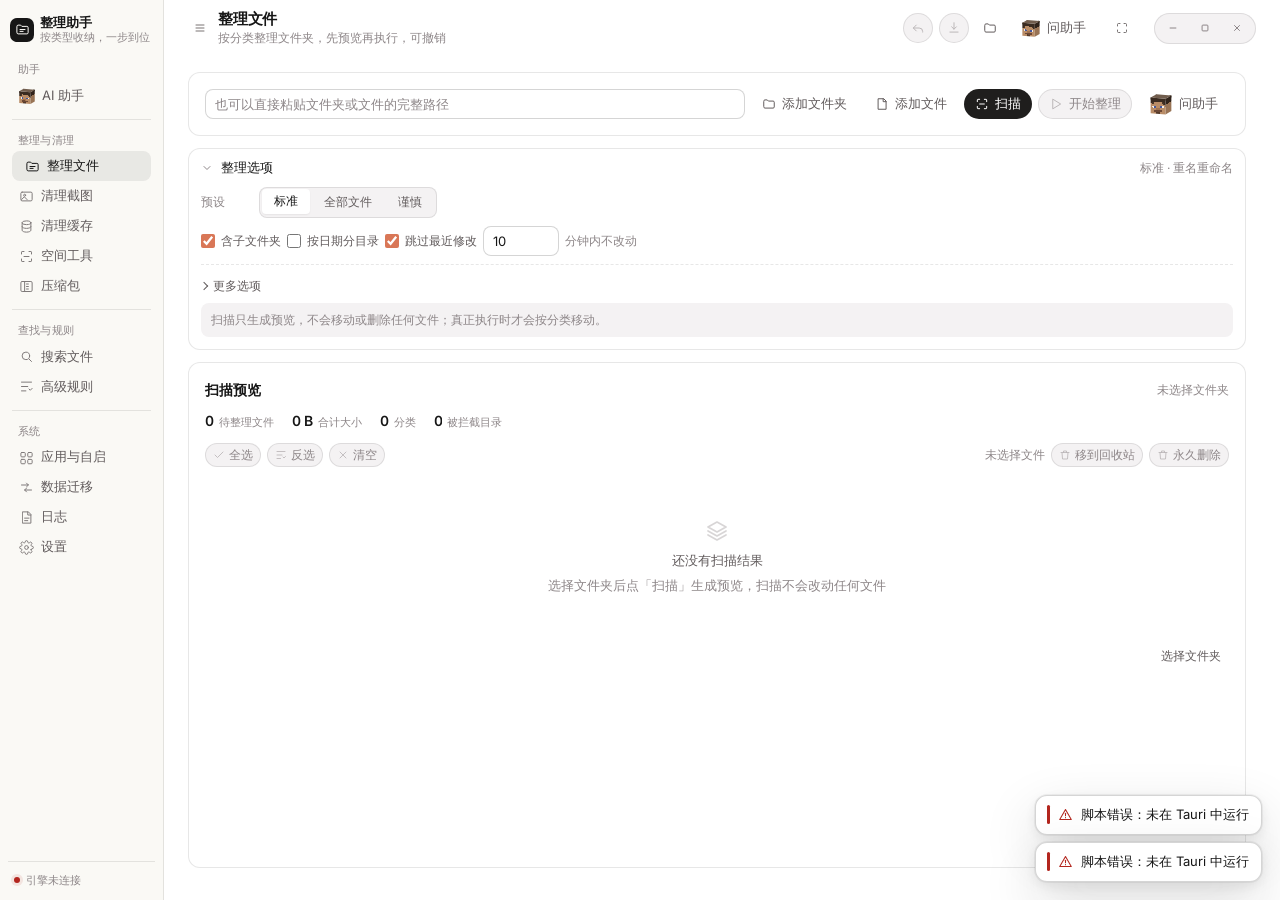
==== src/web/index.html @ c99b7208 "pre-build 1.42.26 (engine)" ====
<!doctype html>
<html lang="zh-CN" data-theme="light">
<head>
<meta charset="utf-8">
<meta name="viewport" content="width=device-width, initial-scale=1">
<title>整理助手</title>
<link rel="preload" href="assets/fonts/Inter-latin.woff2" as="font" type="font/woff2" crossorigin>
<script>
  /* 首帧防白闪：只做主题镜像，真正的主题仍以配置为准（applyTheme 会覆盖这里） */
  try {
    var t = localStorage.getItem('ta.theme');
    if (t === 'dark' || t === 'light') document.documentElement.dataset.theme = t;
  } catch (e) { /* 隐私模式忽略 */ }
</script>
<link rel="stylesheet" href="styles.css">
<link rel="stylesheet" href="nav-tip.css">
<link rel="stylesheet" href="dirview.css">
</head>
<body>
<div class="rz rz-n" data-resize="n"></div>
<div class="rz rz-s" data-resize="s"></div>
<div class="rz rz-e" data-resize="e"></div>
<div class="rz rz-w" data-resize="w"></div>
<div class="rz rz-ne" data-resize="ne"></div>
<div class="rz rz-nw" data-resize="nw"></div>
<div class="rz rz-se" data-resize="se"></div>
<div class="rz rz-sw" data-resize="sw"></div>
<div class="app" id="app">
  <aside class="sidebar">
    <div class="brand">
      <div class="brand-mark" aria-hidden="true">
        <svg viewBox="0 0 24 24" width="17" height="17" fill="none" stroke="currentColor" stroke-width="1.8" stroke-linecap="round" stroke-linejoin="round">
          <path d="M3 7a2 2 0 0 1 2-2h4l2 2h8a2 2 0 0 1 2 2v8a2 2 0 0 1-2 2H5a2 2 0 0 1-2-2z"/>
          <path d="M8 12h8M8 15h5"/>
        </svg>
      </div>
      <div class="brand-text">
        <strong data-i18n="app.name">整理助手</strong>
        <span data-i18n="app.slogan">按类型收纳，一步到位</span>
      </div>
    </div>
    <nav class="nav" id="nav"></nav>
    <div class="sidebar-foot">
      <span class="dot" id="engine-dot"></span>
      <span id="engine-label" data-i18n="status.connecting">正在连接引擎…</span>
    </div>
  </aside>

  <main class="main">
    <header class="topbar" id="topbar">
      <div class="lead">
        <button class="btn ghost icon sm" id="sidebar-toggle" title="折叠/展开侧栏" aria-label="折叠侧栏">
          <svg viewBox="0 0 24 24" width="14" height="14" fill="none" stroke="currentColor" stroke-width="1.8" stroke-linecap="round" stroke-linejoin="round"><path d="M4 6h16M4 12h16M4 18h16"/></svg>
        </button>
        <div class="title-wrap">
          <h1 id="page-title">整理文件</h1>
          <p id="page-sub" class="sub"></p>
        </div>
      </div>
      <div class="top-actions" id="top-actions"></div>
      <button class="btn ghost icon sm" id="btn-fullscreen" title="全屏 (F11)" aria-label="全屏">
        <svg viewBox="0 0 24 24" width="14" height="14" fill="none" stroke="currentColor" stroke-width="1.8" stroke-linecap="round" stroke-linejoin="round"><path d="M8 3H5a2 2 0 0 0-2 2v3M16 3h3a2 2 0 0 1 2 2v3M8 21H5a2 2 0 0 1-2-2v-3M16 21h3a2 2 0 0 0 2-2v-3"/></svg>
      </button>
      <div class="tb-pill" id="tb-pill">
        <button class="tb-btn" id="tb-min" title="最小化" aria-label="最小化">
          <svg viewBox="0 0 12 12" width="10" height="10" fill="none" stroke="currentColor" stroke-width="1.2" stroke-linecap="round"><path d="M2.5 6h7"/></svg>
        </button>
        <button class="tb-btn" id="tb-max" title="最大化" aria-label="最大化">
          <svg viewBox="0 0 12 12" width="10" height="10" fill="none" stroke="currentColor" stroke-width="1.2" stroke-linejoin="round"><rect x="2.5" y="2.5" width="7" height="7" rx="1"/></svg>
        </button>
        <button class="tb-btn tb-close" id="tb-close" title="关闭" aria-label="关闭">
          <svg viewBox="0 0 12 12" width="10" height="10" fill="none" stroke="currentColor" stroke-width="1.2" stroke-linecap="round"><path d="m3 3 6 6M9 3 3 9"/></svg>
        </button>
      </div>
    </header>
    <div class="scroll" id="scroll">
      <div id="page" class="page-host"></div>
    </div>
  </main>
</div>

<div id="overlay" class="overlay" hidden>
  <div class="overlay-box">
    <span id="overlay-ic" class="ldr ldr-spin" aria-hidden="true"></span>
    <div>
      <div id="overlay-text">正在处理…</div>
      <div class="overlay-bar" aria-hidden="true"></div>
    </div>
  </div>
</div>
<div id="toasts" class="toasts" aria-live="polite"></div>
<div id="modal-root"></div>
<div id="ctx-root"></div>
<div id="preview-root"></div>

<script src="js/boot-guard.js"></script>
<script src="js/ui.js"></script>
<script src="js/api.js"></script>
<script src="js/titlebar.js"></script>
  <script src="js/ai/steve.js"></script>
  <script src="js/ai/prompt.js"></script>
  <script src="js/ai/md.js"></script>
  <script src="js/ai/guard.js"></script>
  <script src="js/ai/registry.js"></script>
  <script src="js/ai/proposals.js"></script>
  <script src="js/ai/tools.js"></script>
  <script src="js/ai/agent.js"></script>
  <script src="js/ai/store.js"></script>
  <script src="js/ai/strength.js"></script>
  <script src="js/ai/pool.js"></script>
  <script src="js/ai/motion.js"></script>
  <script src="js/ai/procs.js"></script>
  <script src="js/ai/follow.js"></script>
  <script src="js/ai/turnrail.js"></script>
  <script src="js/ai/effort.js"></script>
  <script src="js/ai/composer.js"></script>
  <script src="js/ai/entries.js"></script>
  <script src="js/ai/chatui.js"></script>
  <script src="js/ai/drawer.js"></script>
  <script src="js/pages/ai.js"></script>
<script src="js/pages/organize.js"></script>
<script src="js/pages/shots.js"></script>
<script src="js/pages/cache.js"></script>
<script src="js/dirview.js"></script>
  <script src="js/pages/tools.js"></script>
<script src="js/pages/archive.js"></script>
<script src="js/pages/search.js"></script>
<script src="js/pages/rules.js"></script>
<script src="js/pages/apps.js"></script>
<script src="js/pages/migrate.js"></script>
<script src="js/pages/log.js"></script>
<script src="js/pages/settings.js"></script>
<script src="js/app.js"></script>
</body>
</html>
---- src/web/styles.css ----
/* ============================================================
   整理助手 · 界面样式（Linear 风格重构版 1.0.16）
   ------------------------------------------------------------
   结构：字体 → 令牌 → 基础 → 骨架 → 容器 → 控件 → 表格 → 反馈
        → 覆盖层 → 动效 → 响应式
   纪律：
   1. 页面 JS 只通过 class 与少量 CSS 变量（--accent/--danger/--space-2…）
      与本文件耦合，所以旧 class 名与旧变量名全部保留兼容，不删只改。
   2. 层级只靠 1px 线与留白表达，阴影只用于浮层（弹窗/菜单/Toast/预览）。
   3. 强调色只有一个（--accent），只给主操作、选中与焦点。
   4. 圆角/间距/字号一律走 token，禁止在组件里写魔法值。
   ============================================================ */

/* ---------- 字体：Inter 可变字体（SIL OFL 1.1，随包离线，见 assets/fonts/OFL.txt） ---------- */
@font-face {
  font-family: "Inter";
  font-style: normal;
  font-weight: 100 900;
  font-display: swap;
  src: url("assets/fonts/Inter-latin.woff2") format("woff2");
  unicode-range: U+0000-00FF, U+0131, U+0152-0153, U+02BB-02BC, U+02C6, U+02DA, U+02DC,
    U+0304, U+0308, U+0329, U+2000-206F, U+20AC, U+2122, U+2191, U+2193, U+2212, U+2215,
    U+FEFF, U+FFFD;
}

/* ---------- 设计令牌 ---------- */
:root {
  /* 字体：Inter 管拉丁与数字，中文回落雅黑，保证同一套字号/字重/行距 */
  --font: "Inter", "Microsoft YaHei UI", "Microsoft YaHei", "Segoe UI", system-ui, sans-serif;
  --mono: "JetBrains Mono", "Cascadia Mono", Consolas, "Microsoft YaHei UI", monospace;
  /* 思考过程：Claude 的思考正文是普通无衬线，不是衬线体——
     两段文字靠「字号更小、颜色更浅、装进卡片」区分，而不是换字体。 */
  --font-thought: var(--font);

  --fs-title: 15px;   /* 页面标题 */
  --fs-group: 13px;   /* 区块标题 / 正文强调 */
  --fs-body: 13px;    /* 正文 */
  --fs-small: 12px;   /* 次要文字 / 控件 */
  --fs-tiny: 11px;    /* 标签 / 元信息 */
  --lh: 1.5;

  --space-1: 4px;
  --space-2: 8px;
  --space-3: 10px;
  --space-4: 12px;
  --space-5: 16px;
  --space-6: 20px;
  --space-7: 24px;
  --space-8: 32px;

  /* 圆角阶梯照 Claude：4 / 8 / 16，卡片取 12，按钮用胶囊 */
  --radius-sm: 4px;
  --radius: 8px;
  --radius-lg: 12px;
  --radius-xl: 16px;

  /* 对话流里卡片/折叠块的最大宽度。以前只写了 var(--card-max) 却没定义，
     等于 max-width 被浏览器当成无效值丢掉——卡片会一直撑到整列宽。 */
  --card-max: 572px;

  --row-h: 32px;
  --ctrl-h: 30px;
  /* 侧栏宽度：按内容定宽（164px 含 1px 右线），不再留大片右侧空白。
     收起态与窄窗自动收轨见 .app.collapsed / 响应式区块。 */
  --sidebar-w: 164px;

  /* 表面：暖白画布 → 卡片/对话面 → 气泡与次级面 → 第三层 */
  --canvas: #faf9f5;
  --surface: #ffffff;
  --surface-2: #f4f2f3;
  --surface-3: #ece9e6;
  --hover: rgba(22, 22, 22, .05);
  --nav-active: rgba(22, 22, 22, .075);

  /* 分隔线：Claude 的描边比一般 UI 淡，靠留白分层 */
  --line: rgba(22, 22, 22, .10);
  --line-strong: rgba(22, 22, 22, .18);

  --text-1: #161616;
  --text-2: #615b5c;
  --text-3: #8d8688;

  /* 珊瑚：--accent 只用于描边、焦点、选中条、图标（不承担文字对比度）；
     文字与主按钮走下面两个更深的同色系值，保证 AA。
     --accent-solid 是主操作按钮的填充：Claude 的主按钮是近黑，白字 17:1。 */
  --accent: #d97757;
  --accent-text: #b9553a;
  --accent-hover: #c46343;
  --accent-solid: #1f1e1d;
  --accent-solid-hover: #33312f;
  --accent-weak: rgba(217, 119, 87, .12);
  --accent-ring: rgba(217, 119, 87, .30);

  --danger: #b3261e;
  --danger-weak: rgba(179, 38, 30, .10);
  --ok: #0d6b49;
  --ok-weak: rgba(13, 107, 73, .10);
  --warn: #8a5300;
  --warn-weak: rgba(138, 83, 0, .10);
  --on-solid: #ffffff;

  /* 图表色板（用于环形图、空间画像等可视化组件，深浅自适应） */
  --chart-1: #3b82f6; /* 蓝 */
  --chart-2: #10b981; /* 绿 */
  --chart-3: #f59e0b; /* 琥珀黄 */
  --chart-4: #ef4444; /* 红 */
  --chart-5: #8b5cf6; /* 紫 */
  --chart-6: #06b6d4; /* 青 */
  --chart-7: #64748b; /* 灰蓝 */

  /* 应用字母图标：全中性，不再轮换六色 */
  --icon-tile: #efece7;
  --icon-fg: #5f5957;

  /* 浮层阴影：卡片不用阴影，只有浮起来的元素用；色相跟着暖白走 */
  --shadow-1: 0 1px 2px rgba(22, 22, 22, .06);
  --shadow-2: 0 10px 28px rgba(22, 22, 22, .10), 0 2px 8px rgba(22, 22, 22, .05);
  /* 第三层：真正浮在内容之上的弹窗 / 菜单 / Toast */
  --shadow-3: 0 22px 56px rgba(22, 22, 22, .16), 0 4px 14px rgba(22, 22, 22, .08),
    0 0 0 1px rgba(22, 22, 22, .05);

  /* 叠加层：遮罩深浅决定层级，模糊负责把底下的内容推远 */
  --scrim: rgba(20, 18, 17, .38);
  --scrim-strong: rgba(16, 14, 13, .54);
  --scrim-blur: blur(3px) saturate(.94);

  --ease: cubic-bezier(.16, 1, .3, 1);
  --ease-out: cubic-bezier(.22, .61, .36, 1);
  --ease-spring: cubic-bezier(.34, 1.32, .64, 1);
  --dur: 140ms;
  --dur-1: 120ms;
  --dur-2: 160ms;
  --dur-3: 220ms;
  --dur-4: 280ms;

  /* ---- 兼容别名：旧 class 与页面内联 var() 继续可用 ---- */
  --bg: var(--canvas);
  --bg-elev: var(--surface);
  --bg-subtle: var(--surface-2);
  --bg-hover: var(--hover);
  --bg-active: var(--nav-active);
}

html[data-theme="dark"] {
  color-scheme: dark;
  /* Claude 深色：底 #191919，浮起来的层一档一档加亮 */
  --canvas: #191919;
  --surface: #1f1f1f;
  --surface-2: #232323;
  --surface-3: #2b2b2b;
  --hover: rgba(255, 255, 255, .06);
  --nav-active: rgba(255, 255, 255, .09);

  --line: rgba(255, 255, 255, .09);
  --line-strong: rgba(255, 255, 255, .18);

  --text-1: #fdfdfd;
  --text-2: #beb6b8;
  --text-3: #9c9395;

  /* 深色下珊瑚要提亮才读得清；主按钮仍是近黑底白字 */
  --accent: #d97757;
  --accent-text: #e79b80;
  --accent-hover: #e08b6b;
  --accent-solid: #f5f2ee;
  --accent-solid-hover: #ffffff;
  --accent-weak: rgba(217, 119, 87, .18);
  --accent-ring: rgba(217, 119, 87, .34);

  --danger: #f2555a;
  --danger-weak: rgba(242, 85, 90, .12);
  --ok: #3fb984;
  --ok-weak: rgba(63, 185, 132, .12);
  --warn: #e0a458;
  --warn-weak: rgba(224, 164, 88, .12);
  --on-solid: #191919;

  /* 图表色板（深色模式：提升对比度与饱和度，防暗沉） */
  --chart-1: #60a5fa;
  --chart-2: #34d399;
  --chart-3: #fbbf24;
  --chart-4: #f87171;
  --chart-5: #a78bfa;
  --chart-6: #22d3ee;
  --chart-7: #94a3b8;

  --icon-tile: rgba(255, 255, 255, .09);
  --icon-fg: #beb6b8;

  --shadow-1: 0 1px 2px rgba(0, 0, 0, .5);
  --shadow-2: 0 16px 40px rgba(0, 0, 0, .55), 0 2px 8px rgba(0, 0, 0, .4);
  --shadow-3: 0 28px 72px rgba(0, 0, 0, .68), 0 6px 18px rgba(0, 0, 0, .5),
    0 0 0 1px rgba(255, 255, 255, .07);

  --scrim: rgba(0, 0, 0, .58);
  --scrim-strong: rgba(0, 0, 0, .72);
  --scrim-blur: blur(3px) saturate(.9);
}

html[data-theme="light"] { color-scheme: light; }

/* ---------- 基础 ---------- */
*, *::before, *::after { box-sizing: border-box; }
[hidden] { display: none !important; }
html, body { height: 100%; }

body {
  margin: 0;
  font-family: var(--font);
  font-size: var(--fs-body);
  line-height: var(--lh);
  color: var(--text-1);
  background: var(--canvas);
  font-feature-settings: "cv11" 1, "ss01" 1;
  overflow: hidden;
  -webkit-touch-callout: none;
}

/* 全局禁止选中文字，输入类与显式 .selectable 例外 */
* {
  -webkit-user-select: none;
  -moz-user-select: none;
  -ms-user-select: none;
  user-select: none;
}
input, textarea, [contenteditable="true"], [contenteditable=""], .selectable, .selectable * {
  -webkit-user-select: text;
  -moz-user-select: text;
  -ms-user-select: text;
  user-select: text;
}

::selection { background: var(--accent-weak); }

* { scrollbar-width: thin; scrollbar-color: var(--line-strong) transparent; }
::-webkit-scrollbar { width: 10px; height: 10px; }
::-webkit-scrollbar-thumb {
  background: var(--line-strong);
  border-radius: 10px;
  border: 2px solid transparent;
  background-clip: content-box;
}
::-webkit-scrollbar-thumb:hover { background-color: var(--text-3); }
::-webkit-scrollbar-corner { background: transparent; }

h1, h2, h3, p { margin: 0; }
h1, h2, h3 { font-weight: 600; letter-spacing: -.006em; }
button, input, select, textarea { font: inherit; color: inherit; }
a { color: var(--accent-text); text-decoration: none; }
svg { flex: 0 0 auto; }
code, kbd { font-family: var(--mono); font-size: var(--fs-small); }
hr { border: 0; border-top: 1px solid var(--line); margin: 0; }

:focus-visible { outline: none; }
:focus-visible {
  box-shadow: 0 0 0 1px var(--accent), 0 0 0 3px var(--accent-ring);
  border-radius: var(--radius);
}

/* ---------- 骨架 ---------- */
.app {
  display: grid;
  grid-template-columns: var(--sidebar-w) minmax(0, 1fr);
  height: 100vh;
  overflow: hidden;
  background: var(--canvas);
  /* 侧栏折叠 / 窄窗自动收轨都是列宽变化，用同一段过渡收口，避免突变 */
  transition: grid-template-columns var(--dur-3) var(--ease-out);
}
.app.collapsed { --sidebar-w: 60px; }

/* 侧栏：与画布同色系，只用一条右线分隔 */
.sidebar {
  display: flex;
  flex-direction: column;
  min-height: 0;
  background: var(--canvas);
  border-right: 1px solid var(--line);
  padding: var(--space-4) var(--space-2) var(--space-3);
  transition: width var(--dur-2) var(--ease);
}

.brand {
  display: flex;
  align-items: center;
  gap: 6px;
  padding: 2px 2px var(--space-4);
  min-width: 0;
}
.brand-mark {
  width: 24px;
  height: 24px;
  border-radius: 7px;
  flex: 0 0 auto;
  display: grid;
  place-items: center;
  background: var(--text-1);
  color: var(--canvas);
}
.brand-mark svg { width: 15px; height: 15px; stroke-width: 1.6; }
.brand-text { display: flex; flex-direction: column; line-height: 1.25; min-width: 0; gap: 1px; }
.brand-text strong { font-size: var(--fs-body); font-weight: 600; letter-spacing: -.01em; }
.brand-text span {
  font-size: var(--fs-tiny);
  color: var(--text-3);
  white-space: nowrap;
  overflow: hidden;
  text-overflow: ellipsis;
}
.app.collapsed .brand { justify-content: center; padding-left: 0; padding-right: 0; }
.app.collapsed .brand-text { display: none; }

/* 导航：分组靠 11px 标签与留白，选中态不染色 */
.nav { display: flex; flex-direction: column; overflow: auto; min-height: 0; gap: var(--space-2); }
.nav-group { display: flex; flex-direction: column; gap: 1px; }
.nav-group + .nav-group { padding-top: var(--space-2); border-top: 1px solid var(--line); }
.nav-group-label {
  padding: 2px 8px 6px;
  font-size: var(--fs-tiny);
  font-weight: 500;
  color: var(--text-3);
  letter-spacing: .02em;
}
.app.collapsed .nav-group-label { display: none; }

/* 条目基础样式见下方「侧栏」区块；这里只留收起态的两条：
   收起后不显示文字，图标居中。 */
.nav-item.loading { color: var(--text-3); }
.app.collapsed .nav-item .lbl { display: none; }

.sidebar-foot {
  margin-top: auto;
  display: flex;
  align-items: center;
  gap: 6px;
  padding: var(--space-3) 6px 2px;
  font-size: var(--fs-tiny);
  color: var(--text-3);
  border-top: 1px solid var(--line);
  min-width: 0;
}
.sidebar-foot span:last-child { overflow: hidden; white-space: nowrap; text-overflow: ellipsis; }
.app.collapsed .sidebar-foot span:last-child { display: none; }
.app.collapsed .sidebar-foot { justify-content: center; padding-left: 0; padding-right: 0; }

/* ---------- 侧栏：与软件其余部分同一套表面与描边（脚本版） ----------
   尺寸回到既有规格：13px 字 / 15px 图标 / 30px 行高，
   只保留两处轻量交互：悬停描边、选中态左侧强调条。
   模糊、悬浮面板、自定义底色全部取消——背景直接用 --surface-2，
   与其余界面同一套主题令牌，浅色深色都自动适配。 */
.sidebar {
  background: var(--canvas);
  border-right: 1px solid var(--line);
  padding: var(--space-4) var(--space-2) var(--space-3);
}

.nav { gap: 0; padding: 0 var(--space-1); overflow-y: auto; overflow-x: hidden; scrollbar-width: thin; }
.nav-group { gap: 0; }
.nav-group + .nav-group {
  margin-top: var(--space-2);
  padding-top: var(--space-2);
  border-top: 1px solid var(--line);
}
.nav-group-label {
  padding: 4px 6px 3px;
  color: var(--text-3);
  font-size: var(--fs-tiny);
  font-weight: 500;
  letter-spacing: .02em;
}

.nav-item {
  position: relative;
  display: flex;
  align-items: center;
  flex: 0 0 auto;
  width: 100%;
  height: 30px;
  gap: 7px;
  padding: 0 6px;
  border: 1px solid transparent;
  border-radius: var(--radius);
  background: transparent;
  color: var(--text-2);
  font-size: var(--fs-body);
  text-align: left;
  cursor: pointer;
  transition: background-color var(--dur-1) var(--ease-out),
              color var(--dur-1) var(--ease-out),
              border-color var(--dur-1) var(--ease-out);
}
.nav-item svg { width: 15px; height: 15px; stroke-width: 1.6; opacity: .8; }

.nav-item:not(.active):hover {
  background: var(--hover);
  border-color: var(--line);
  color: var(--text-1);
}
.nav-item:not(.active):hover svg { opacity: 1; }
.nav-item:active { background: var(--nav-active); }

.nav-item.active {
  background: var(--nav-active);
  color: var(--text-1);
  font-weight: 500;
}
.nav-item.active svg { opacity: 1; }

/* 键盘焦点：2px 内描边，不改变盒模型 */
.nav-item:focus-visible {
  outline: 2px solid var(--accent);
  outline-offset: -2px;
  color: var(--text-1);
}

/* 选中态左侧 3px 强调条：落在条目内侧，不参与布局与滚动 */
/* 选中态只靠浅底色块，不再加左侧彩色条（Claude 的侧栏没有彩色指示条） */

/* 选中态右移：只挪图标与文字 6px，底色块原地不动。
   用独立的 translate 属性而不是 transform，这样它和图标悬停的
   scale/rotate 是叠加关系，不会互相覆盖（也就不会「一碰就跳回去」）。 */
.nav-item > svg,
.nav-item > .lbl {
  transition: translate var(--dur-2) var(--ease-out);
}
.nav-item.active > svg,
.nav-item.active > .lbl { translate: 6px 0; }

/* 收起态：只有图标且居中。保留 2px 轻微右移，和展开态同向但不会顶到
   选中底色块的右缘（展开态 6px 不变）。 */
.app.collapsed .nav-item.active > svg { translate: 2px 0; }

/* 收起：60px 图标轨。几何与窄窗自动收轨完全一致（沿用默认 8px 边距），
   选中强调条与黑色 Logo 底都保留，两套折叠不再各走一套样式。 */
.app.collapsed .nav-item { justify-content: center; padding: 0; }

.dot {
  width: 6px;
  height: 6px;
  border-radius: 50%;
  background: var(--text-3);
  flex: 0 0 auto;
  transition: background var(--dur-2) var(--ease), box-shadow var(--dur-2) var(--ease);
}
.dot.ok { background: var(--ok); box-shadow: 0 0 0 3px var(--ok-weak); }
.dot.bad { background: var(--danger); box-shadow: 0 0 0 3px var(--danger-weak); }

/* 主区 */
.main {
  display: grid;
  grid-template-rows: auto minmax(0, 1fr);
  height: 100vh;
  min-width: 0;
  min-height: 0;
  background: var(--surface);
}
.topbar {
  display: flex;
  align-items: center;
  justify-content: space-between;
  gap: var(--space-4);
  padding: 0 var(--space-7);
  min-height: 56px;
  background: transparent;
}
.topbar .lead { display: flex; align-items: center; gap: var(--space-1); min-width: 0; }
.title-wrap { min-width: 0; padding-left: 2px; }
.title-wrap h1 {
  font-size: var(--fs-title);
  font-weight: 600;
  letter-spacing: -.012em;
  line-height: 1.3;
  white-space: nowrap;
}
.title-wrap .sub {
  margin-top: 1px;
  font-size: var(--fs-small);
  color: var(--text-3);
  white-space: nowrap;
  overflow: hidden;
  text-overflow: ellipsis;
}
.top-actions { display: flex; gap: 6px; flex-wrap: wrap; justify-content: flex-end; }

/* 唯一滚动容器 */
.scroll {
  display: flex;
  flex-direction: column;
  overflow-y: auto;
  overflow-x: auto;
  min-height: 0;
  padding: 0 var(--space-7) var(--space-8);
  scrollbar-gutter: stable;
}
.page-host { display: flex; flex-direction: column; flex: 1 0 auto; gap: var(--space-4); min-height: min-content; padding-top: var(--space-5); }
.page-body { display: flex; flex-direction: column; flex: 1 0 auto; gap: var(--space-4); min-width: 0; min-height: 0; }

/* 页面填充骨架：命令条 + 可拉伸结果卡，结果区自己滚动，页脚贴底 */
.page-fill { flex: 1 1 auto; min-height: 0; }
.page-host:has(> .page-body > .page-fill) { flex: 1 1 auto; min-height: 0; }
.page-body:has(> .page-fill) { flex: 1 1 auto; min-height: 0; height: 100%; }
.stretch-card { flex: 1 1 auto; min-height: 0; }
.cmd-bar { flex-direction: row; align-items: center; gap: 8px; padding: 8px 10px; }
.cmd-main { display: flex; align-items: center; gap: 6px; flex-wrap: wrap; flex: 1 1 auto; min-width: 0; }
.cmd-sep { width: 1px; height: 18px; background: var(--line); margin: 0 2px; }
.migrate-hint { display: flex; flex-direction: column; gap: 1px; min-width: 0; }
.migrate-hint strong { font-size: 13px; font-weight: 600; }
.migrate-grid { display: grid; grid-template-columns: minmax(0, 1fr) minmax(0, 1fr); gap: 12px; align-items: start; }
.migrate-col { display: flex; flex-direction: column; gap: 12px; min-width: 0; }
@media (max-width: 900px) { .migrate-grid { grid-template-columns: 1fr; } }

/* 截图页：统计压成一行摘要，视图控制贴住结果区 */
.shot-card { padding: 0; gap: 0; overflow: hidden; }
.shot-head { display: flex; align-items: center; gap: 12px; flex-wrap: wrap; padding: 9px 12px; border-bottom: 1px solid var(--line); }
.shot-title { display: flex; align-items: center; gap: 10px; flex-wrap: wrap; min-width: 0; }
.shot-title h2 { font-size: 14px; font-weight: 600; letter-spacing: -.006em; }
.shot-summary { display: flex; align-items: center; gap: 5px; font-size: 12px; color: var(--text-3); }
.shot-num { font-size: 13px; font-weight: 600; color: var(--text-1); font-variant-numeric: tabular-nums; }
.shot-key { color: var(--text-2); }
.shot-unit { color: var(--text-3); }
.shot-dot { width: 3px; height: 3px; border-radius: 50%; background: var(--text-3); opacity: .55; }
.shot-tools { margin-left: auto; display: flex; align-items: center; gap: 6px; flex-wrap: wrap; }
.shot-kinds { display: inline-flex; align-items: center; gap: 2px; padding: 2px; background: var(--bg-subtle); border-radius: 999px; }
.shot-kinds .btn { border-radius: 999px; padding: 3px 9px; }
.shot-body { flex: 1 1 auto; min-height: 0; overflow: auto; padding: 12px; scrollbar-gutter: stable; }
.shot-body > .empty { min-height: 260px; }
.shot-foot { flex: 0 0 auto; padding: 8px 12px; border-top: 1px solid var(--line); }

/* 分页条：页码可输入跳转，前后按钮做成方形图标键 */
.pg-row { gap: 8px; }
.pg-info { display: flex; align-items: center; gap: 6px; }
.pg-input { width: 44px; text-align: center; padding: 3px 4px; font-family: var(--mono); font-variant-numeric: tabular-nums; }
.pg-slash { opacity: .55; }
.pg-dot { color: var(--text-3); opacity: .7; }
.pg-btn {
  width: 30px; height: 30px; padding: 0; display: inline-grid; place-items: center;
  border: 1px solid var(--line); border-radius: 9px;
  background: var(--surface); color: var(--text-2); cursor: pointer;
  transition: background var(--dur-2) var(--ease-out), border-color var(--dur-2) var(--ease-out),
    color var(--dur-2) var(--ease-out), transform var(--dur-1) var(--ease-out);
}
.pg-btn:hover:not(:disabled) { background: var(--accent-weak); border-color: var(--accent-ring); color: var(--accent-text); }
.pg-btn:active:not(:disabled) { transform: scale(.94); }
.pg-btn:disabled { opacity: .35; cursor: default; border-color: transparent; background: transparent; }
.pg-btn:focus-visible { outline: none; box-shadow: 0 0 0 3px var(--accent-ring); border-color: var(--accent); }

/* 卸载页分页：整组做成一颗胶囊，页码是「看起来像文字」的输入框，聚焦才显形 */
.pager {
  display: inline-flex; align-items: center; gap: 2px; flex: 0 0 auto; white-space: nowrap;
  padding: 2px; border: 1px solid var(--line); border-radius: 999px; background: var(--surface);
  transition: border-color var(--dur-2) var(--ease-out);
}
.pager:focus-within { border-color: var(--accent-ring); }
.pager .pg-wrap { display: inline-flex; align-items: center; gap: 5px; padding: 0 7px; height: 26px; }
.pager .num { display: inline-block; min-width: 3ch; text-align: right; font-variant-numeric: tabular-nums; }
.pager .pg-input {
  width: 30px; height: 22px; padding: 0; border: 0; background: transparent; box-shadow: none;
  text-align: center; font-family: var(--mono); font-size: 12px; color: var(--text-1);
  border-radius: 999px; font-variant-numeric: tabular-nums;
  transition: background var(--dur-2) var(--ease-out), box-shadow var(--dur-2) var(--ease-out), color var(--dur-2) var(--ease-out);
}
.pager .pg-input:hover { background: var(--surface-2); }
.pager .pg-input:focus {
  outline: none; background: var(--surface-2); color: var(--text-1);
  box-shadow: 0 0 0 2px var(--accent-ring);
}
.pager .pg-btn {
  width: 26px; height: 26px; padding: 0; display: inline-grid; place-items: center;
  border: 0; border-radius: 999px; background: transparent; color: var(--text-2); cursor: pointer;
  transition: background var(--dur-2) var(--ease-out), color var(--dur-2) var(--ease-out), transform var(--dur-1) var(--ease-out);
}
.pager .pg-btn:hover:not(:disabled) { background: var(--accent-weak); color: var(--accent-text); }
.pager .pg-btn:active:not(:disabled) { transform: scale(.92); }
.pager .pg-btn:disabled { opacity: .3; cursor: default; }
.pager .pg-btn:focus-visible { outline: none; box-shadow: 0 0 0 2px var(--accent-ring); }

/* 名称后的小标：商店 / 系统，宽度写死避免切分类时列宽跳动 */
.tag {
  display: inline-grid; place-items: center; flex: 0 0 auto;
  height: 17px; min-width: 30px; padding: 0 6px; border-radius: 5px;
  font-size: 11px; line-height: 1; letter-spacing: .02em; white-space: nowrap;
}
.tag.store { background: var(--accent-weak); color: var(--accent-text); }
.tag.system { background: var(--surface-2); color: var(--text-2); box-shadow: inset 0 0 0 1px var(--line); }

/* ---------- 容器 ---------- */
.card {
  background: var(--surface);
  border: 1px solid var(--line);
  border-radius: var(--radius-lg);
  padding: var(--space-5);
  display: flex;
  flex-direction: column;
  gap: var(--space-4);
  min-width: 0;
  overflow: visible;
  transition: border-color var(--dur-2) var(--ease);
}
.card-title { display: flex; align-items: center; justify-content: space-between; gap: var(--space-2); min-height: 20px; }
.card-title h2 { font-size: 14px; font-weight: 600; letter-spacing: -.006em; }
.card-title .hint { font-size: var(--fs-small); color: var(--text-3); font-weight: 400; }
.card-body { display: flex; flex-direction: column; gap: var(--space-3); min-width: 0; }

.toolbar { display: flex; align-items: center; gap: 6px; flex-wrap: wrap; }
.toolbar .grow { flex: 1; min-width: 120px; }
.row { display: flex; align-items: center; gap: 6px; min-width: 0; }
.row.wrap { flex-wrap: wrap; }
.stack { display: flex; flex-direction: column; gap: var(--space-2); min-width: 0; }
.grid-2 { display: grid; grid-template-columns: repeat(2, minmax(0, 1fr)); gap: var(--space-3); }
.grid-3 { display: grid; grid-template-columns: repeat(3, minmax(0, 1fr)); gap: var(--space-3); }

.muted { color: var(--text-3); }
.small { font-size: var(--fs-small); }
.mono { font-family: var(--mono); font-size: var(--fs-small); font-variant-numeric: tabular-nums; }
.ellipsis { overflow: hidden; text-overflow: ellipsis; white-space: nowrap; }
.spacer { flex: 1; }
/* 工具条右侧成组：窄窗时整组一起换行，不会把单个下拉甩到下一行独自站着 */
.toolbar-tail { display: flex; align-items: center; gap: 6px; flex-wrap: wrap; margin-left: auto; }
.clamp-1 { display: -webkit-box; -webkit-line-clamp: 1; -webkit-box-orient: vertical; overflow: hidden; }
.clamp-2 { display: -webkit-box; -webkit-line-clamp: 2; -webkit-box-orient: vertical; overflow: hidden; }

/* ---------- 控件 ---------- */
.btn {
  display: inline-flex;
  align-items: center;
  justify-content: center;
  gap: 6px;
  height: var(--ctrl-h);
  padding: 0 10px;
  border: 1px solid var(--line-strong);
  border-radius: 999px;
  background: var(--surface);
  color: var(--text-1);
  cursor: pointer;
  white-space: nowrap;
  font-size: var(--fs-body);
  font-weight: 500;
  transition: background var(--dur-1) var(--ease), border-color var(--dur-1) var(--ease),
    color var(--dur-1) var(--ease), transform var(--dur-1) var(--ease);
}
.btn svg { width: 14px; height: 14px; stroke-width: 1.7; }
.btn:hover { background: var(--hover); border-color: var(--line-strong); }
.btn:active { transform: scale(.98); }
.btn.primary {
  background: var(--accent-solid);
  border-color: transparent;
  color: var(--on-solid);
}
.btn.primary:hover { background: var(--accent-solid-hover); }
.btn.ghost { border-color: transparent; background: transparent; color: var(--text-2); }
.btn.ghost:hover { background: var(--hover); color: var(--text-1); }
.btn.danger { color: var(--danger); border-color: var(--line-strong); background: transparent; }
.btn.danger:hover { background: var(--danger-weak); border-color: var(--danger); color: var(--danger); }
.btn.sm { height: 24px; padding: 0 7px; font-size: var(--fs-small); gap: 4px; }
.btn.sm svg { width: 12px; height: 12px; }
.btn.icon { width: var(--ctrl-h); padding: 0; }
.btn.icon.sm { width: 24px; }
.btn.up .ic svg { transform: rotate(180deg); }
/* 禁用态统一降级为中性底：浅底上的白字 / 半透明彩色按钮都读不清 */
.btn:disabled, .btn[disabled] {
  opacity: 1;
  background: var(--surface-2);
  border-color: var(--line);
  color: var(--text-3);
  cursor: default;
  transform: none;
}
.btn.primary:disabled, .btn.danger:disabled, .btn.ghost:disabled {
  background: var(--surface-2);
  border-color: var(--line);
  color: var(--text-3);
}
.btn:disabled svg, .btn[disabled] svg { opacity: .55; }

.input, .select, .textarea {
  height: var(--ctrl-h);
  padding: 0 9px;
  background: var(--surface);
  border: 1px solid var(--line-strong);
  border-radius: var(--radius);
  transition: border-color var(--dur-1) var(--ease), box-shadow var(--dur-1) var(--ease),
    background var(--dur-1) var(--ease);
  min-width: 0;
  font-size: var(--fs-body);
  color: var(--text-1);
}
.input::placeholder, .textarea::placeholder { color: var(--text-3); }
.textarea {
  height: auto;
  padding: var(--space-2) 9px;
  font-family: var(--mono);
  font-size: var(--fs-small);
  line-height: 1.6;
  resize: vertical;
}
.select { padding-right: 6px; }
.input:hover, .select:hover, .textarea:hover { border-color: var(--text-3); }
.input:focus, .select:focus, .textarea:focus {
  outline: none;
  border-color: var(--accent);
  box-shadow: 0 0 0 3px var(--accent-ring);
}
.input.grow { flex: 1; }

.check {
  display: inline-flex;
  align-items: center;
  gap: 6px;
  cursor: pointer;
  color: var(--text-2);
  font-size: var(--fs-small);
}
.check input { width: 14px; height: 14px; accent-color: var(--accent); cursor: pointer; margin: 0; }
/* 原生单选 / 复选跟随强调色，避免深色主题下变成白点 */
input[type="radio"], input[type="checkbox"] { accent-color: var(--accent); }
.field { display: flex; flex-direction: column; gap: 5px; min-width: 0; }
.field > label { font-size: var(--fs-small); color: var(--text-2); font-weight: 500; }
.field .desc { font-size: var(--fs-tiny); color: var(--text-3); line-height: 1.5; }
.field.inline { flex-direction: row; align-items: center; gap: var(--space-2); }

.badge {
  display: inline-flex;
  align-items: center;
  height: 20px;
  padding: 0 6px;
  border-radius: var(--radius-sm);
  font-size: var(--fs-tiny);
  font-weight: 500;
  white-space: nowrap;
  background: var(--surface-3);
  color: var(--text-2);
}
.badge.ok { background: var(--ok-weak); color: var(--ok); }
.badge.warn { background: var(--warn-weak); color: var(--warn); }
.badge.danger { background: var(--danger-weak); color: var(--danger); }
.badge.accent { background: var(--accent-weak); color: var(--accent-text); }

/* ---------- 可折叠区块 ---------- */
.section {
  border: 1px solid var(--line);
  border-radius: var(--radius-lg);
  background: var(--surface);
  overflow: hidden;
}
.section + .section { margin-top: var(--space-2); }
.stack > .section + .section { margin-top: 0; }
/* 页面级折叠区块固定高度：窗口矮时不被 flex 压成一条缝 */
.page-fill > .section, .page-body > .section { flex: 0 0 auto; }
.section-head {
  display: flex;
  align-items: center;
  gap: var(--space-2);
  padding: 9px 12px;
  cursor: pointer;
  background: transparent;
  transition: background var(--dur-1) var(--ease);
  min-height: 38px;
}
.section-head:hover { background: var(--hover); }
.section-head .caret {
  color: var(--text-3);
  display: inline-flex;
  transition: transform var(--dur-2) var(--ease), color var(--dur-1) var(--ease);
}
.section.open .section-head .caret { transform: rotate(90deg); }
.section-head h3 { font-size: var(--fs-group); font-weight: 500; flex: 1; }
.section-head .hint { font-size: var(--fs-small); color: var(--text-3); }
.sec-ic { display: inline-flex; color: var(--text-3); }
/* 高度过渡用 grid-template-rows 0fr→1fr，内容高度变化也不跳 */
.section-body {
  display: grid;
  grid-template-rows: 0fr;
  transition: grid-template-rows var(--dur-3) var(--ease);
}
.section.open .section-body { grid-template-rows: 1fr; }
.section-inner {
  overflow: hidden;
  min-height: 0;
  padding: 0 12px;
  display: flex;
  flex-direction: column;
  gap: var(--space-3);
  opacity: 0;
  transition: opacity var(--dur-2) var(--ease), padding var(--dur-3) var(--ease);
}
.section.open .section-inner { padding: 0 12px 12px; opacity: 1; }
.section .section { border-radius: var(--radius); background: var(--surface-2); }
/* 卡片内部的折叠组改为平铺行：卡里再套卡片会变成「盒中盒」 */
.card .section, .modal .section {
  border: 0;
  border-radius: 0;
  background: transparent;
  overflow: visible;
}
.card .section + .section, .modal .section + .section {
  margin-top: 0;
  border-top: 1px solid var(--line);
}
.card .section-head, .modal .section-head {
  padding: 7px 8px;
  margin: 0 -8px;
  border-radius: var(--radius);
  min-height: 34px;
}
.card .section-head h3, .modal .section-head h3 { font-size: var(--fs-body); font-weight: 500; }
.card .section-inner, .modal .section-inner { padding: 0 8px; }
.card .section.open .section-inner, .modal .section.open .section-inner { padding: 0 8px 10px; }
.card .section .section { background: var(--surface-2); margin: 0 -8px; padding: 0 8px; }

/* ---------- 表格 ---------- */
.table { width: 100%; border-collapse: separate; border-spacing: 0; }
.table th {
  text-align: left;
  font-weight: 500;
  font-size: var(--fs-small);
  color: var(--text-2);
  padding: 0 10px;
  height: 34px;
  border-bottom: 1px solid var(--line);
  position: sticky;
  top: 0;
  background: var(--surface);
  z-index: 2;
  white-space: nowrap;
}
.table td {
  padding: 0 10px;
  border-bottom: 1px solid var(--line);
  font-size: var(--fs-body);
  height: var(--row-h);
  white-space: nowrap;
  overflow: hidden;
  text-overflow: ellipsis;
}
.table tbody tr { transition: background var(--dur-1) var(--ease); }
.table tbody tr:hover { background: var(--hover); }
.table tbody tr.selected { background: var(--accent-weak); }
.table tbody tr:last-child td { border-bottom: 0; }
.table td.num, .table th.num { text-align: right; font-variant-numeric: tabular-nums; }
.table .name { display: flex; align-items: center; gap: var(--space-2); min-width: 0; }
.table .name .txt { flex: 1 1 auto; min-width: 0; overflow: hidden; text-overflow: ellipsis; white-space: nowrap; }
.table.dense th { height: 30px; }
.table.dense td { height: 30px; }
.table-wrap { overflow: visible; }
.table-wrap.tall { max-height: none; }

.table .badge { vertical-align: middle; }
.table td .row { flex-wrap: nowrap; }

.table.proc-table {
  table-layout: fixed;
  width: 100%;
}
.table.proc-table th,
.table.proc-table td {
  overflow: hidden;
  text-overflow: ellipsis;
  vertical-align: middle;
}
.table.proc-table th.col-threads,
.table.proc-table td.col-threads {
  width: 55px;
}
.table.proc-table th.col-memory,
.table.proc-table td.col-memory {
  width: 110px;
}
.table.proc-table th.col-type,
.table.proc-table td.col-type {
  width: 80px;
}
.table.proc-table th.col-actions,
.table.proc-table td.col-actions {
  width: 105px;
  text-align: right;
}
@media (max-width: 820px) {
  .hide-sm {
    display: none !important;
  }
  .table.proc-table th.col-type,
  .table.proc-table td.col-type {
    width: 72px;
  }
  .table.proc-table th.col-memory,
  .table.proc-table td.col-memory {
    width: 95px;
  }
}

/* ---------- 已安装程序表格专属优化 ---------- */
.table.apps-table {
  table-layout: fixed;
  width: 100%;
}
.table.apps-table th,
.table.apps-table td {
  overflow: hidden;
  text-overflow: ellipsis;
  vertical-align: middle;
}
.table.apps-table th.col-name,
.table.apps-table td.col-name {
  width: 32%;
  min-width: 180px;
}
.table.apps-table th.col-size,
.table.apps-table td.col-size {
  width: 90px;
  text-align: right;
  font-variant-numeric: tabular-nums;
}
.table.apps-table th.col-date,
.table.apps-table td.col-date {
  width: 105px;
  text-align: center;
  font-variant-numeric: tabular-nums;
}
.table.apps-table th.col-publisher,
.table.apps-table td.col-publisher {
  width: 140px;
}
.table.apps-table th.col-path,
.table.apps-table td.col-path {
  /* 弹性分配剩余宽度 */
}
.table.apps-table th.col-actions,
.table.apps-table td.col-actions {
  width: 108px;
  text-align: right;
  white-space: nowrap;
}
.table.apps-table .app-actions {
  display: inline-flex;
  align-items: center;
  justify-content: flex-end;
  gap: 4px;
}
.table.apps-table td.col-size .txt-size {
  font-weight: 500;
  color: var(--text-1);
}

/* 响应式尺寸适配：随窗口缩小自适应隐藏次要列，核心信息与操作列永不移位 */
@media (max-width: 1100px) {
  .table.apps-table th.col-path,
  .table.apps-table td.col-path {
    display: none !important;
  }
}
@media (max-width: 860px) {
  .table.apps-table th.col-publisher,
  .table.apps-table td.col-publisher {
    display: none !important;
  }
}
@media (max-width: 680px) {
  .table.apps-table th.col-date,
  .table.apps-table td.col-date {
    display: none !important;
  }
  .table.apps-table th.col-name,
  .table.apps-table td.col-name {
    width: auto;
  }
}

/* ---------- 分组 / 列表 / 卡片式条目 ---------- */
/* 分组：Linear 式扁平列表，只靠发丝分隔线与悬停底色，不再一层层套边框 */
.group {
  border: 0;
  border-radius: 0;
  overflow: visible;
  background: transparent;
}
.group + .group { margin-top: 0; border-top: 1px solid var(--line); }
.group-head {
  display: flex;
  align-items: center;
  gap: var(--space-2);
  padding: 7px 8px;
  margin: 0 -8px;
  border-radius: var(--radius);
  background: transparent;
  cursor: pointer;
  transition: background var(--dur-1) var(--ease);
  min-height: 36px;
}
.group-head:hover { background: var(--hover); }
/* 分组头的「为什么」：平时不占视觉，悬停或键盘聚焦时才出现。
   触屏没有悬停，一律常显，否则这个入口等于不存在。 */
.group-head .group-why {
  opacity: 0;
  transition: opacity var(--dur-1) var(--ease);
}
.group-head:hover .group-why,
.group-head:focus-within .group-why { opacity: 1; }
@media (hover: none) {
  .group-head .group-why { opacity: 1; }
}
.group-head .caret { transition: transform var(--dur-2) var(--ease); color: var(--text-3); display: inline-flex; }
.group.open .group-head .caret { transform: rotate(90deg); }
.group-body { display: none; }
.group.open .group-body { display: block; padding-bottom: var(--space-2); }
/* 分组说明行：收起也显示。左边距对齐标题文字（caret 14 + gap + 勾选框），
   让它看起来是标题的附属说明，而不是另一行内容。 */
.group-rule {
  display: flex;
  align-items: baseline;
  flex-wrap: wrap;
  gap: 6px;
  padding: 0 8px 6px 46px;
}
.group-rule:empty { display: none; }
.group-rule .badge { flex: 0 0 auto; }

/* 整理完成后的结果条：告诉用户东西搬去了哪几个分类文件夹。
   放在预览卡顶部、扫描结果之外，重扫清空预览时仍然留着。 */
.last-run {
  display: flex;
  align-items: center;
  flex-wrap: wrap;
  gap: var(--space-2);
  margin: 0 0 var(--space-2);
  padding: 8px 10px;
  border: 1px solid var(--line);
  border-radius: var(--radius);
  background: var(--surface-2);
}
.last-run[hidden] { display: none; }
.last-run-text {
  flex: 0 1 auto;
  min-width: 0;
  font-size: var(--fs-small);
  color: var(--text-2);
}

.list { display: flex; flex-direction: column; }
.list-item {
  display: flex;
  align-items: center;
  gap: var(--space-3);
  padding: 6px 8px;
  border-radius: var(--radius);
  transition: background var(--dur-1) var(--ease);
}
.list-item:hover { background: var(--hover); }
.list-item + .list-item { border-top: 1px solid var(--line); }

.thumb {
  width: 48px;
  height: 36px;
  border-radius: var(--radius-sm);
  object-fit: cover;
  background: var(--surface-2);
  border: 1px solid var(--line);
}
.app-icon {
  width: 18px;
  height: 18px;
  border-radius: 4px;
  object-fit: contain;
  flex: 0 0 auto;
  background: transparent;
}
.app-icon.big { width: 26px; height: 26px; }
/* 没有真实图标时的字母兜底：统一中性色块，不再六色轮换 */
.app-icon.c1, .app-icon.c2, .app-icon.c3,
.app-icon.c4, .app-icon.c5, .app-icon.c6 { background: var(--icon-tile); }
.app-icon.letter {
  display: inline-flex;
  align-items: center;
  justify-content: center;
  background: var(--icon-tile);
  color: var(--icon-fg);
  font-size: 10px;
  font-weight: 600;
  line-height: 1;
  text-transform: uppercase;
  user-select: none;
}

.kv { display: grid; grid-template-columns: 120px minmax(0, 1fr); gap: 5px var(--space-3); align-items: center; }
.kv dt { color: var(--text-3); font-size: var(--fs-small); }
.kv dd { margin: 0; min-width: 0; overflow: hidden; text-overflow: ellipsis; }
.kv-pair { display: contents; }
.kv-pair dd { color: var(--text-1); }

/* ---------- 统计 ---------- */
.stat { display: flex; flex-direction: column; gap: 3px; padding: 2px 0; min-width: 0; overflow: visible; }
.stat .v {
  font-size: 20px;
  font-weight: 600;
  font-variant-numeric: tabular-nums;
  letter-spacing: -.02em;
  line-height: 1.15;
  white-space: nowrap;
  overflow: hidden;
  text-overflow: ellipsis;
}
.stat .v.ts { font-size: 15px; letter-spacing: 0; white-space: nowrap; }
.stat .k {
  font-size: var(--fs-small);
  color: var(--text-3);
  white-space: nowrap;
  overflow: hidden;
  text-overflow: ellipsis;
}
.stats { display: grid; grid-template-columns: repeat(auto-fit, minmax(132px, 1fr)); gap: var(--space-4); max-width: 820px; }
.stats.compact .stat { padding: 0; }
.stats.compact .stat .v { font-size: 17px; }
.stats.tight { gap: var(--space-3); }
.stats.tight .stat { padding: 0; }
.stats.tight .stat .v { font-size: 16px; }
.stats.inline { display: flex; flex-wrap: wrap; gap: 6px 18px; max-width: none; }
.stats.inline .stat { flex-direction: row; align-items: baseline; gap: 5px; padding: 0; }
.stats.inline .stat .v { font-size: 14px; line-height: 1.25; }
.stats.inline .stat .k { font-size: 11px; color: var(--text-3); white-space: nowrap; }
.stats.inline > .stat + .stat { border-left: 0; padding-left: 0; }
.preview-card { min-height: 0; }
.preview-body { flex: 1 1 auto; min-height: 0; overflow: auto; }
.cache-body { flex: 1 1 auto; min-height: 0; overflow-y: auto; overflow-x: hidden; }
.search-results { padding: 0; gap: 0; overflow: hidden; min-height: 0; }
.search-results > .card-title { padding: 9px 12px; border-bottom: 1px solid var(--line); }
.search-body { flex: 1 1 auto; min-height: 0; overflow: auto; padding: 12px; display: flex; flex-direction: column; gap: 8px; }
.search-body > .table-wrap { flex: 1 1 auto; min-height: 0; }
.search-results > .action-bar { flex: 0 0 auto; padding: 8px 12px; border-top: 1px solid var(--line); }
.stats > .stat + .stat { border-left: 1px solid var(--line); padding-left: var(--space-4); }

/* ---------- 分段控件 ---------- */

.seg {
  display: inline-flex;
  padding: 2px;
  gap: 2px;
  background: var(--surface-2);
  border: 1px solid var(--line);
  border-radius: var(--radius);
}
.seg .chip {
  display: inline-flex;
  align-items: center;
  gap: 6px;
  white-space: nowrap;
  line-height: 1.4;
  border: 0;
  background: transparent;
  color: var(--text-2);
  padding: 4px 12px;
  border-radius: var(--radius-sm);
  font-size: var(--fs-small);
  cursor: pointer;
  transition: background var(--dur-1) var(--ease), color var(--dur-1) var(--ease);
}
.seg .chip svg {
  flex-shrink: 0;
}
.seg .chip:hover { color: var(--text-1); }
.seg .chip.active {
  background: var(--surface);
  color: var(--text-1);
  font-weight: 500;
  box-shadow: var(--shadow-1);
}

/* ---------- 目录行 / 提示条 / 操作条 ---------- */
.dir-list { display: flex; flex-direction: column; gap: 4px; }
.dir-row {
  display: flex;
  align-items: center;
  gap: var(--space-2);
  padding: 5px 9px;
  border: 1px solid var(--line);
  border-radius: var(--radius);
  background: var(--surface);
  font-size: var(--fs-small);
}
.dir-row .p { flex: 1; min-width: 0; overflow: hidden; text-overflow: ellipsis; white-space: nowrap; }
.dir-row .badge { flex: 0 0 auto; }

.note {
  display: flex;
  gap: 6px;
  align-items: flex-start;
  padding: 8px 10px;
  border-radius: var(--radius);
  background: var(--surface-2);
  color: var(--text-3);
  font-size: var(--fs-small);
  line-height: 1.55;
}
.note.warn { background: var(--warn-weak); color: var(--warn); }

.action-bar {
  display: flex;
  align-items: center;
  gap: var(--space-2);
  padding: 10px 12px;
  border: 1px solid var(--line);
  border-radius: var(--radius-lg);
  background: var(--surface-2);
}
.action-bar .spacer { flex: 1; }

.admin-strip {
  display: flex;
  align-items: center;
  gap: var(--space-3);
  padding: 10px 14px;
  border-radius: var(--radius);
  background: var(--warn-weak);
  border: 1px solid rgba(138, 83, 0, .24);
  color: var(--text-1);
  font-size: var(--fs-body);
  transition: all var(--dur-2) var(--ease);
}
html[data-theme="dark"] .admin-strip {
  border-color: rgba(224, 164, 88, .30);
}
.admin-strip .badge { background: transparent; border: 1px solid var(--warn-weak); color: var(--warn); }
.admin-strip .admin-icon-box {
  display: flex;
  align-items: center;
  justify-content: center;
  width: 30px;
  height: 30px;
  border-radius: var(--radius-sm);
  background: rgba(138, 83, 0, .14);
  color: var(--warn);
  flex-shrink: 0;
}
html[data-theme="dark"] .admin-strip .admin-icon-box {
  background: rgba(224, 164, 88, .16);
  color: var(--warn);
}
.admin-strip .admin-content {
  display: flex;
  flex-direction: column;
  gap: 2px;
  min-width: 0;
}
.admin-strip .admin-title {
  font-weight: 600;
  font-size: var(--fs-small);
  color: var(--warn);
  line-height: 1.25;
}
.admin-strip .admin-desc {
  font-size: var(--fs-tiny);
  color: var(--text-2);
  line-height: 1.35;
}
.admin-strip .btn-admin-action {
  display: inline-flex;
  align-items: center;
  gap: 6px;
  height: 28px;
  padding: 0 12px;
  font-size: var(--fs-small);
  font-weight: 500;
  border-radius: 999px;
  background: var(--warn);
  color: #ffffff;
  border: none;
  cursor: pointer;
  white-space: nowrap;
  box-shadow: 0 1px 3px rgba(138, 83, 0, .25);
  transition: transform var(--dur-1) var(--ease), opacity var(--dur-1) var(--ease);
}
html[data-theme="dark"] .admin-strip .btn-admin-action {
  color: #191919;
}
.admin-strip .btn-admin-action:hover {
  opacity: .92;
  transform: translateY(-1px);
}
.admin-strip .btn-admin-action:active {
  transform: scale(.96);
}
.admin-strip .btn-admin-action svg {
  width: 14px;
  height: 14px;
  stroke: currentColor;
  stroke-width: 2;
}
.admin-strip .btn-dismiss {
  display: inline-flex;
  align-items: center;
  justify-content: center;
  width: 24px;
  height: 24px;
  border-radius: 50%;
  border: none;
  background: transparent;
  color: var(--text-3);
  cursor: pointer;
  padding: 0;
  margin-left: 2px;
  transition: background var(--dur-1) var(--ease), color var(--dur-1) var(--ease);
}
.admin-strip .btn-dismiss:hover {
  background: var(--hover);
  color: var(--text-1);
}
.admin-strip .btn {
  background: var(--surface);
  border-color: var(--warn-weak);
  color: var(--warn);
}
.admin-strip .btn:hover { filter: none; background: var(--warn-weak); border-color: var(--warn); color: var(--warn); }
.admin-strip .btn[hidden] { display: none !important; }

/* ---------- 管理员权限：开启后融入界面的融合按钮 ---------- */
.admin-fused-btn {
  display: inline-flex;
  align-items: center;
  gap: 6px;
  height: 28px;
  padding: 0 10px;
  border-radius: 999px;
  font-size: var(--fs-small);
  font-weight: 500;
  cursor: pointer;
  transition: background var(--dur-1) var(--ease), border-color var(--dur-1) var(--ease),
    transform var(--dur-1) var(--ease), box-shadow var(--dur-1) var(--ease);
  user-select: none;
  white-space: nowrap;
}
.admin-fused-btn.ok {
  background: var(--ok-weak);
  border: 1px solid rgba(13, 107, 73, .18);
  color: var(--ok);
}
html[data-theme="dark"] .admin-fused-btn.ok {
  border-color: rgba(63, 185, 132, .26);
}
.admin-fused-btn.ok:hover {
  background: rgba(13, 107, 73, .16);
  border-color: var(--ok);
  transform: translateY(-0.5px);
  box-shadow: 0 1px 4px rgba(13, 107, 73, .12);
}
html[data-theme="dark"] .admin-fused-btn.ok:hover {
  background: rgba(63, 185, 132, .20);
  box-shadow: 0 1px 6px rgba(0, 0, 0, .3);
}
.admin-fused-btn.warn {
  background: var(--warn-weak);
  border: 1px solid rgba(138, 83, 0, .20);
  color: var(--warn);
}
html[data-theme="dark"] .admin-fused-btn.warn {
  border-color: rgba(224, 164, 88, .26);
}
.admin-fused-btn.warn:hover {
  background: rgba(138, 83, 0, .18);
  border-color: var(--warn);
  transform: translateY(-0.5px);
}
html[data-theme="dark"] .admin-fused-btn.warn:hover {
  background: rgba(224, 164, 88, .20);
}
.admin-fused-btn:active {
  transform: scale(.96);
}
.admin-fused-btn .admin-dot {
  width: 6px;
  height: 6px;
  border-radius: 50%;
  display: inline-block;
}
.admin-fused-btn.ok .admin-dot {
  background: var(--ok);
  box-shadow: 0 0 0 2px rgba(13, 107, 73, .20);
}
html[data-theme="dark"] .admin-fused-btn.ok .admin-dot {
  box-shadow: 0 0 0 2px rgba(63, 185, 132, .28);
}
.admin-fused-btn.warn .admin-dot {
  background: var(--warn);
  box-shadow: 0 0 0 2px rgba(138, 83, 0, .20);
}
html[data-theme="dark"] .admin-fused-btn.warn .admin-dot {
  box-shadow: 0 0 0 2px rgba(224, 164, 88, .28);
}
.admin-fused-btn svg {
  width: 13px;
  height: 13px;
  stroke: currentColor;
  stroke-width: 2;
  flex-shrink: 0;
}

/* ---------- 深度卸载与残留清理向导工作台样式 ---------- */
.modal.uninstall-wizard-modal {
  width: 90vw;
  max-width: 780px;
  max-height: 88vh;
  display: flex;
  flex-direction: column;
  padding: 0;
  overflow: hidden;
  border-radius: var(--radius-lg, 12px);
  background: var(--surface-1);
  box-shadow: 0 20px 48px -12px rgba(0, 0, 0, 0.28), 0 0 0 1px var(--line);
}
.wizard-head {
  padding: 16px 22px 12px;
  border-bottom: 1px solid var(--line);
  background: var(--surface-2);
}
.wizard-title-row {
  display: flex;
  align-items: center;
  justify-content: space-between;
  margin-bottom: 12px;
}
.wizard-title {
  font-size: var(--fs-title, 16px);
  font-weight: 700;
  color: var(--text-1);
  display: flex;
  align-items: center;
  gap: 8px;
}
.wizard-steps {
  display: flex;
  align-items: center;
  justify-content: space-between;
  gap: 4px;
}
.wizard-step {
  display: flex;
  align-items: center;
  gap: 8px;
  font-size: var(--fs-tiny, 11px);
  color: var(--text-3);
  transition: all var(--dur-2) var(--ease);
}
.wizard-step.active {
  color: var(--accent);
  font-weight: 600;
}
.wizard-step.done {
  color: var(--ok);
}
.wizard-step-dot {
  width: 22px;
  height: 22px;
  border-radius: 50%;
  display: flex;
  align-items: center;
  justify-content: center;
  font-size: 11px;
  font-weight: 700;
  background: var(--surface-3, rgba(0,0,0,0.06));
  color: var(--text-2);
  border: 1px solid var(--line);
  flex-shrink: 0;
  transition: all var(--dur-2) var(--ease);
}
.wizard-step.active .wizard-step-dot {
  background: var(--accent);
  color: #fff;
  border-color: var(--accent);
  box-shadow: 0 0 0 3px rgba(217, 119, 87, 0.22);
}
.wizard-step.done .wizard-step-dot {
  background: var(--ok);
  color: #fff;
  border-color: var(--ok);
}
.wizard-step-line {
  flex: 1;
  height: 2px;
  background: var(--line);
  min-width: 12px;
  border-radius: 1px;
}
.wizard-step-line.done {
  background: var(--ok);
}

.wizard-body {
  padding: 18px 22px;
  overflow-y: auto;
  flex: 1;
  min-height: 280px;
  max-height: calc(88vh - 150px);
  display: flex;
  flex-direction: column;
  gap: 14px;
}

.wizard-hero-card {
  display: flex;
  align-items: center;
  gap: 14px;
  padding: 12px 16px;
  border-radius: var(--radius);
  background: linear-gradient(135deg, var(--surface-2) 0%, rgba(255,255,255,0.02) 100%);
  border: 1px solid var(--line);
}
.wizard-hero-card .app-icon-wrap {
  width: 44px;
  height: 44px;
  border-radius: var(--radius-sm);
  background: var(--surface-1);
  display: flex;
  align-items: center;
  justify-content: center;
  flex-shrink: 0;
  box-shadow: 0 2px 6px rgba(0,0,0,0.06);
}
.wizard-hero-info {
  display: flex;
  flex-direction: column;
  gap: 3px;
  flex: 1;
  min-width: 0;
}
.wizard-hero-name {
  font-size: var(--fs-body, 14px);
  font-weight: 700;
  color: var(--text-1);
  display: flex;
  align-items: center;
  gap: 8px;
}
.wizard-hero-sub {
  font-size: var(--fs-tiny, 11px);
  color: var(--text-2);
}

.wizard-status-banner {
  display: flex;
  align-items: flex-start;
  gap: 12px;
  padding: 14px 16px;
  border-radius: var(--radius);
  background: var(--accent-weak);
  border: 1px solid rgba(217, 119, 87, 0.25);
  color: var(--text-1);
}
.wizard-status-banner.ok {
  background: rgba(34, 197, 94, 0.08);
  border-color: rgba(34, 197, 94, 0.25);
}
.wizard-status-banner.info {
  background: var(--surface-2);
  border-color: var(--line);
}

.wizard-group {
  border: 1px solid var(--line);
  border-radius: var(--radius);
  overflow: hidden;
  background: var(--surface-1);
}
.wizard-group-head {
  display: flex;
  align-items: center;
  justify-content: space-between;
  padding: 8px 12px;
  background: var(--surface-2);
  border-bottom: 1px solid var(--line);
  font-size: var(--fs-small, 12px);
  font-weight: 600;
  color: var(--text-1);
}
.wizard-group-list {
  max-height: 190px;
  overflow-y: auto;
  display: flex;
  flex-direction: column;
}
.wizard-item-row {
  display: flex;
  align-items: center;
  justify-content: space-between;
  gap: 10px;
  padding: 7px 12px;
  border-bottom: 1px solid rgba(0,0,0,0.04);
  font-size: var(--fs-tiny, 11px);
  transition: background var(--dur-1) var(--ease);
}
.wizard-item-row:last-child {
  border-bottom: none;
}
.wizard-item-row:hover {
  background: var(--hover);
}
.wizard-item-row label {
  display: flex;
  align-items: center;
  gap: 8px;
  min-width: 0;
  flex: 1;
  cursor: pointer;
}

.wizard-report-box {
  display: flex;
  flex-direction: column;
  align-items: center;
  justify-content: center;
  text-align: center;
  padding: 24px 16px;
  gap: 12px;
}
.wizard-report-icon {
  width: 52px;
  height: 52px;
  border-radius: 50%;
  background: rgba(34, 197, 94, 0.12);
  color: var(--ok);
  display: flex;
  align-items: center;
  justify-content: center;
  margin-bottom: 4px;
}
.wizard-report-stats {
  display: flex;
  align-items: center;
  gap: 20px;
  margin: 10px 0;
  padding: 10px 18px;
  border-radius: var(--radius);
  background: var(--surface-2);
  border: 1px solid var(--line);
}
.wizard-report-stat-item {
  display: flex;
  flex-direction: column;
  align-items: center;
  gap: 2px;
}
.wizard-report-stat-num {
  font-size: 18px;
  font-weight: 700;
  color: var(--text-1);
}
.wizard-report-stat-label {
  font-size: var(--fs-tiny, 11px);
  color: var(--text-2);
}

.wizard-foot {
  padding: 12px 22px;
  border-top: 1px solid var(--line);
  background: var(--surface-2);
  display: flex;
  align-items: center;
  justify-content: space-between;
}
.wizard-foot-left {
  display: flex;
  align-items: center;
  gap: 10px;
  font-size: var(--fs-tiny, 11px);
  color: var(--text-3);
}
.wizard-foot-right {
  display: flex;
  align-items: center;
  gap: 10px;
}

/* ---------- 工具行 / 时间线 ---------- */
.tool-list { display: flex; flex-direction: column; gap: 2px; }
.tool-row {
  display: flex;
  align-items: center;
  gap: var(--space-3);
  padding: 7px 8px;
  border-radius: var(--radius);
  transition: background var(--dur-1) var(--ease);
}
.tool-row:hover { background: var(--hover); }
.tool-row .grow { min-width: 0; }
.tool-row .mono { overflow: hidden; text-overflow: ellipsis; white-space: nowrap; }
.tool-row .size { font-variant-numeric: tabular-nums; color: var(--text-2); }

.timeline { display: flex; flex-direction: column; }
.tl-item { display: flex; gap: var(--space-3); padding: 9px 2px; border-bottom: 1px solid var(--line); }
.tl-item:last-child { border-bottom: 0; }
.tl-dot { width: 6px; height: 6px; border-radius: 50%; background: var(--accent); margin-top: 7px; flex: none; }
.tl-body { min-width: 0; }
.tl-time { font-size: var(--fs-small); color: var(--text-3); }

/* ---------- 截图网格 ---------- */
.shot-grid { display: grid; grid-template-columns: repeat(auto-fill, minmax(148px, 1fr)); gap: var(--space-2); padding: 2px; }
.shot-item {
  position: relative;
  border: 1px solid var(--line);
  border-radius: var(--radius-lg);
  overflow: hidden;
  background: var(--surface-2);
  cursor: pointer;
  height: 196px;
  transition: border-color var(--dur-2) var(--ease-out), box-shadow var(--dur-2) var(--ease-out),
    transform var(--dur-2) var(--ease-out);
}
.shot-item:hover {
  border-color: var(--line-strong);
  transform: translateY(-1px);
  box-shadow: var(--shadow-1);
}
.shot-item:active { transform: translateY(0) scale(.996); }
.shot-item:hover img { transform: scale(1.015); }
.shot-item.selected { border-color: var(--accent); box-shadow: 0 0 0 1px var(--accent); }
.shot-item img { display: block; width: 100%; height: 140px; object-fit: cover; background: var(--surface-2); transition: transform var(--dur-3) var(--ease-out); }
.shot-item .meta {
  padding: 5px 8px;
  font-size: var(--fs-tiny);
  color: var(--text-2);
  display: flex;
  flex-direction: column;
  gap: 1px;
  height: 50px;
  overflow: hidden;
}
.shot-item .meta .n { overflow: hidden; text-overflow: ellipsis; white-space: nowrap; }
.shot-item .meta .s { color: var(--text-3); }
.shot-item .pick { position: absolute; top: 6px; left: 6px; }

/* ---------- 空态 / 骨架 / 加载 ---------- */
.empty {
  display: flex;
  flex-direction: column;
  align-items: center;
  justify-content: center;
  gap: 6px;
  padding: 40px 16px;
  color: var(--text-3);
  text-align: center;
  animation: fade-in var(--dur-3) var(--ease);
}
.empty-ic { color: var(--text-3); opacity: .34; display: inline-flex; margin-bottom: 2px; }
.empty .big { font-size: var(--fs-group); color: var(--text-2); font-weight: 500; }

.skeleton { display: flex; flex-direction: column; gap: var(--space-2); padding: 6px 0; width: 100%; max-width: none; min-width: 0; }
.skeleton .bar {
  height: 10px;
  border-radius: var(--radius-sm);
  background: linear-gradient(90deg, var(--surface-3), var(--hover), var(--surface-3));
  background-size: 200% 100%;
  animation: shimmer 1.4s linear infinite;
}
.skeleton .bar:nth-child(2) { animation-delay: .08s; }
.skeleton .bar:nth-child(3) { animation-delay: .16s; }
.skeleton .bar:nth-child(4) { animation-delay: .24s; }
/* 加载块：左边一个会动的功能图标，右边是骨架条——一眼看出「正在加载什么」 */
.loading-block {
  display: flex;
  align-items: center;
  gap: var(--space-4);
  width: 100%;
  min-height: 96px;
  padding: 16px 18px;
  border-radius: var(--radius-lg);
  background: var(--surface-2);
  border: 1px solid var(--line);
  overflow: hidden;
  animation: fade-in var(--dur-3) var(--ease-out);
}
.loading-block > .ldr { flex: 0 0 auto; width: 26px; height: 26px; color: var(--text-3); }

@keyframes fade-in { from { opacity: 0; } to { opacity: 1; } }
@keyframes shimmer { from { background-position: 200% 0; } to { background-position: -200% 0; } }
@keyframes spin { to { transform: rotate(360deg); } }
@keyframes fade-out { to { opacity: 0; } }
@keyframes rise-in { from { opacity: 0; transform: translateY(4px); } to { opacity: 1; transform: none; } }
@keyframes rise-scale { from { opacity: 0; transform: translateY(8px) scale(.972); } to { opacity: 1; transform: none; } }
@keyframes sink-scale { to { opacity: 0; transform: translateY(4px) scale(.984); } }
@keyframes toast-in { from { opacity: 0; transform: translateY(10px) scale(.98); } to { opacity: 1; transform: none; } }
@keyframes toast-out { to { opacity: 0; transform: translateY(6px) scale(.99); } }
@keyframes toast-timer { from { transform: scaleX(1); } to { transform: scaleX(0); } }
@keyframes menu-in { from { opacity: 0; transform: scale(.955); } to { opacity: 1; transform: none; } }
@keyframes img-in { from { opacity: 0; transform: scale(.985); } to { opacity: 1; transform: none; } }
@keyframes img-fade { from { opacity: 0; } to { opacity: 1; } }
@keyframes indet { 0% { transform: translateX(-40%); } 100% { transform: translateX(285%); } }
@keyframes draw { from { stroke-dashoffset: var(--len, 48); } to { stroke-dashoffset: 0; } }
@keyframes dash-turn { from { stroke-dashoffset: 0; } to { stroke-dashoffset: -48; } }
@keyframes soft-pulse { 0%, 100% { opacity: .35; } 50% { opacity: 1; } }
@keyframes scan-y { 0%, 100% { transform: translateY(-4px); } 50% { transform: translateY(4px); } }
@keyframes stack-up { 0%, 100% { opacity: .3; transform: translateY(1.5px); } 50% { opacity: 1; transform: translateY(-1px); } }
@keyframes tile-pop { 0%, 100% { opacity: .3; transform: scale(.86); } 50% { opacity: 1; transform: scale(1); } }
@keyframes arrow-run { 0% { opacity: 0; transform: translateX(-4px); } 30% { opacity: 1; } 100% { opacity: 0; transform: translateX(5px); } }
@keyframes type-in { from { transform: scaleX(0); } to { transform: scaleX(1); } }
@keyframes caret-blink { 0%, 45% { opacity: 1; } 55%, 100% { opacity: 0; } }
@keyframes gear-turn { to { transform: rotate(360deg); } }
@keyframes float-y { 0%, 100% { transform: translateY(0); } 50% { transform: translateY(-2px); } }

/* ---------- 加载图标：每个功能一个会动的 SVG ---------- */
/* 统一 24 网格、1.6px 描边、只用 currentColor；动画全部由 CSS 驱动，
   reduced-motion 下自动停在同一帧的静态形态。 */
.ldr {
  display: inline-flex;
  align-items: center;
  justify-content: center;
  width: 20px;
  height: 20px;
  flex: 0 0 auto;
  color: currentColor;
}
.ldr svg { width: 100%; height: 100%; display: block; overflow: visible; }
.ldr .track, .ldr .ink {
  fill: none;
  stroke: currentColor;
  stroke-width: 1.6;
  stroke-linecap: round;
  stroke-linejoin: round;
}
.ldr .track { opacity: .26; }
.ldr .rot { transform-origin: 12px 12px; }

.ldr-spin .rot { animation: gear-turn 1s linear infinite; }
.ldr-spin .arc { stroke-dasharray: 13 40; }

.ldr-scan .beam { animation: scan-y 1.5s var(--ease) infinite; }
.ldr-scan .frame { opacity: .3; }

.ldr-cache .stack path { animation: stack-up 1.5s ease-in-out infinite; }
.ldr-cache .stack path:nth-child(2) { animation-delay: .18s; }
.ldr-cache .stack path:nth-child(3) { animation-delay: .36s; }

.ldr-apps .tile { animation: tile-pop 1.4s ease-in-out infinite; transform-box: fill-box; transform-origin: center; }
.ldr-apps .tile:nth-child(2) { animation-delay: .12s; }
.ldr-apps .tile:nth-child(3) { animation-delay: .24s; }
.ldr-apps .tile:nth-child(4) { animation-delay: .36s; }

.ldr-shots .draw { --len: 30; stroke-dasharray: 30; animation: draw 1.5s var(--ease-out) infinite alternate; }

.ldr-search .ring { stroke-dasharray: 34 46; transform-origin: 11px 11px; animation: gear-turn 1.25s linear infinite; }
.ldr-search .lens { animation: float-y 2s ease-in-out infinite; transform-box: fill-box; }

.ldr-rules .line { transform-box: fill-box; transform-origin: left center; animation: type-in 1.6s var(--ease-out) infinite alternate; }
.ldr-rules .line:nth-child(2) { animation-delay: .14s; }
.ldr-rules .line:nth-child(3) { animation-delay: .28s; }

.ldr-migrate .arrow { animation: arrow-run 1.6s var(--ease) infinite; }
.ldr-migrate .gate { opacity: .35; }

.ldr-log .line { transform-box: fill-box; transform-origin: left center; animation: type-in 1.4s var(--ease-out) infinite alternate; }
.ldr-log .line:nth-child(2) { animation-delay: .12s; }
.ldr-log .line:nth-child(3) { animation-delay: .24s; }
.ldr-log .caret { animation: caret-blink .9s steps(1) infinite; }

.ldr-settings .gear { transform-origin: 12px 12px; animation: gear-turn 3.4s linear infinite; }
.ldr-settings .core { animation: soft-pulse 1.4s ease-in-out infinite; }

/* ---------- 遮罩 / 弹窗 / Toast ---------- */
/* 叠放顺序：内容 < 图片预览(80) < 全屏处理中(86) < 弹窗(88) < 右键菜单(90) < Toast(95)
   每一层都靠「更深的遮罩 + 更强的阴影 + 更实的边框」把自己和底下的东西拉开；
   预览里点删除弹出的确认框必须压在预览之上，所以弹窗高于预览。 */
.overlay {
  position: fixed;
  inset: 0;
  z-index: 86;
  display: grid;
  place-items: center;
  background: var(--scrim);
  backdrop-filter: var(--scrim-blur);
  animation: fade-in var(--dur-2) var(--ease-out);
}
.overlay-box {
  display: flex;
  align-items: center;
  gap: var(--space-3);
  min-width: 172px;
  background: var(--surface);
  border: 1px solid var(--line-strong);
  border-radius: var(--radius-lg);
  padding: 12px 16px;
  box-shadow: var(--shadow-3);
  font-size: var(--fs-small);
  color: var(--text-2);
  animation: rise-scale var(--dur-3) var(--ease-spring) both;
}
.overlay-box .ldr { width: 22px; height: 22px; color: var(--accent); }
.overlay-bar {
  height: 2px;
  margin-top: 6px;
  border-radius: 2px;
  background: var(--surface-3);
  overflow: hidden;
}
.overlay-bar::after {
  content: "";
  display: block;
  width: 36%;
  height: 100%;
  border-radius: 2px;
  background: var(--accent);
  animation: indet 1.1s var(--ease-out) infinite;
}

.modal-mask {
  position: fixed;
  inset: 0;
  z-index: 200;
  background: var(--scrim-strong);
  backdrop-filter: var(--scrim-blur);
  display: grid;
  place-items: center;
  animation: fade-in var(--dur-2) var(--ease-out);
}
.modal {
  width: min(460px, calc(100vw - 32px));
  max-height: calc(100vh - 40px);
  background: var(--surface);
  border: 1px solid var(--line-strong);
  border-radius: var(--radius-xl);
  box-shadow: var(--shadow-3);
  padding: var(--space-5);
  display: flex;
  flex-direction: column;
  gap: var(--space-4);
  overflow: hidden;
  animation: rise-scale var(--dur-3) var(--ease-spring) both;
}
.modal.wide { width: min(780px, calc(100vw - 32px)); }
.modal.closing { animation: sink-scale var(--dur-2) var(--ease-out) forwards; }
.modal-mask.closing { animation: fade-out var(--dur-2) var(--ease-out) forwards; }
.modal-body { overflow: auto; min-height: 0; flex: 0 1 auto; overscroll-behavior: contain; padding-right: 2px; }
.modal-body::-webkit-scrollbar { width: 8px; }
.modal > h3 { font-size: 15px; font-weight: 600; flex: 0 0 auto; letter-spacing: -.01em; }
.modal p { color: var(--text-2); line-height: 1.6; font-size: var(--fs-body); }
.modal-foot { display: flex; justify-content: flex-end; gap: 6px; flex: 0 0 auto; }
@media (max-height: 620px) {
  .modal { max-height: calc(100vh - 16px); padding: var(--space-4); gap: var(--space-3); }
}

.toasts { position: fixed; right: 18px; bottom: 18px; z-index: 90; display: flex; flex-direction: column; gap: 6px; pointer-events: none; }
body:has(.modal-mask:not(.closing)) .toasts { opacity: 0; pointer-events: none; transition: opacity 120ms var(--ease); }
.toast { pointer-events: auto;
  position: relative;
  overflow: hidden;
  min-width: 180px;
  max-width: 380px;
  padding: 9px 12px 10px 11px;
  border-radius: var(--radius-lg);
  background: var(--surface);
  border: 1px solid var(--line-strong);
  box-shadow: var(--shadow-3);
  font-size: var(--fs-body);
  color: var(--text-1);
  display: flex;
  align-items: flex-start;
  gap: var(--space-2);
  animation: toast-in var(--dur-3) var(--ease-spring) both;
}
.toast.out { animation: toast-out var(--dur-2) var(--ease) forwards; }
.toast .bar { width: 3px; align-self: stretch; border-radius: 3px; background: var(--accent); flex: 0 0 auto; }
.toast .ic { width: 15px; height: 15px; flex: 0 0 auto; margin-top: 2px; color: var(--accent-text); }
.toast .ic svg { width: 100%; height: 100%; }
.toast.ok .bar { background: var(--ok); }
.toast.ok .ic { color: var(--ok); }
.toast.warn .bar { background: var(--warn); }
.toast.warn .ic { color: var(--warn); }
.toast.error .bar { background: var(--danger); }
.toast.error .ic { color: var(--danger); }
/* 倒计时进度：可感知「这条通知还剩多久」，收尾统一由 toast-out 接管 */
.toast::after {
  content: "";
  position: absolute;
  left: 0;
  bottom: 0;
  height: 1.5px;
  width: 100%;
  transform-origin: left center;
  background: var(--accent);
  opacity: .35;
  animation: toast-timer var(--toast-ms, 3200ms) linear forwards;
}
.toast.ok::after { background: var(--ok); }
.toast.warn::after { background: var(--warn); }
.toast.error::after { background: var(--danger); }

/* ---------- 右键菜单 ---------- */
.ctx-menu {
  position: fixed;
  z-index: 105;
  min-width: 172px;
  max-width: 300px;
  padding: 4px;
  border-radius: var(--radius-lg);
  background: var(--surface);
  border: 1px solid var(--line-strong);
  box-shadow: var(--shadow-3);
  animation: menu-in var(--dur-2) var(--ease-spring) both;
}

/* ---------- 自定义 Select 胶囊组件 ---------- */
.custom-select {
  position: relative;
  display: inline-flex;
  vertical-align: middle;
  outline: none;
}
.custom-select-trigger {
  height: 30px;
  padding: 0 10px;
  border-radius: var(--radius-sm);
  border: 1px solid var(--line);
  background: var(--surface);
  color: var(--text-1);
  font-size: var(--fs-small);
  display: inline-flex;
  align-items: center;
  justify-content: space-between;
  gap: 8px;
  cursor: pointer;
  white-space: nowrap;
  transition: border-color var(--dur-1) var(--ease), background var(--dur-1) var(--ease), box-shadow var(--dur-1) var(--ease);
}
.custom-select-trigger:hover {
  border-color: var(--line-strong);
  background: var(--hover);
}
.custom-select.open .custom-select-trigger {
  border-color: var(--accent);
  box-shadow: 0 0 0 2px var(--accent-weak);
}
.custom-select-label {
  overflow: hidden;
  text-overflow: ellipsis;
  white-space: nowrap;
}
.custom-select-arrow {
  display: inline-flex;
  align-items: center;
  color: var(--text-3);
  transition: transform var(--dur-2) var(--ease);
}
.custom-select.open .custom-select-arrow {
  transform: rotate(180deg);
}
.custom-select.open.open-up .custom-select-arrow {
  transform: rotate(0deg);
}
.custom-select:not(.open).open-up .custom-select-arrow {
  transform: rotate(180deg);
}
.custom-select-menu {
  position: absolute;
  left: 0;
  min-width: 100%;
  width: max-content;
  max-height: 220px;
  overflow-y: auto;
  background: var(--surface);
  border: 1px solid var(--line-strong);
  border-radius: var(--radius);
  box-shadow: var(--shadow-3);
  z-index: 102;
  padding: 4px;
  display: none;
  scrollbar-gutter: stable;
}
.custom-select.open .custom-select-menu {
  display: flex;
  flex-direction: column;
  gap: 2px;
  animation: menu-in var(--dur-1) var(--ease-spring) both;
}
.custom-select:not(.open-up) .custom-select-menu {
  top: calc(100% + 4px);
}
.custom-select.open-up .custom-select-menu {
  bottom: calc(100% + 4px);
}
.custom-select.align-right .custom-select-menu {
  left: auto;
  right: 0;
}
.custom-select-item {
  padding: 5px 10px;
  font-size: var(--fs-small);
  border-radius: var(--radius-sm);
  cursor: pointer;
  display: flex;
  align-items: center;
  justify-content: space-between;
  color: var(--text-2);
  transition: background var(--dur-1) var(--ease), color var(--dur-1) var(--ease);
}
.custom-select-item:hover {
  background: var(--hover);
  color: var(--text-1);
}
.custom-select-item.selected {
  color: var(--accent-text);
  font-weight: 500;
  background: var(--accent-weak);
}

/* ---------- 全局精致深色胶囊 Tooltip ---------- */
.global-tooltip-pill {
  position: fixed;
  pointer-events: none;
  z-index: 110;
  line-height: 1.4;
  color: #f1f3f5;
  background: rgba(22, 24, 28, 0.94);
  backdrop-filter: blur(8px);
  -webkit-backdrop-filter: blur(8px);
    border-radius: 999px;
  padding: 3px 10px;
  max-width: 480px;
  overflow: hidden;
  text-overflow: ellipsis;
  font-size: 11px;
  font-weight: 500;
  letter-spacing: .01em;
  box-shadow: 0 4px 14px rgba(0, 0, 0, 0.22);
  border: 1px solid rgba(255, 255, 255, 0.08);
  white-space: nowrap;
  opacity: 0;
  transform: translateY(3px) scale(0.97);
  transition: opacity 120ms cubic-bezier(0.16, 1, 0.3, 1), transform 120ms cubic-bezier(0.16, 1, 0.3, 1);
}
.global-tooltip-pill.on {
  opacity: 1;
  transform: translateY(0) scale(1);
}
.ctx-menu .item {
  display: flex;
  align-items: center;
  gap: var(--space-2);
  height: 28px;
  padding: 0 8px;
  border-radius: var(--radius-sm);
  font-size: var(--fs-body);
  color: var(--text-1);
  cursor: pointer;
  transition: background var(--dur-1) var(--ease);
}
.ctx-menu .item:hover { background: var(--hover); }
.ctx-menu .item.danger { color: var(--danger); }
.ctx-menu .item.danger:hover { background: var(--danger-weak); }
.ctx-menu .item.disabled { color: var(--text-3); pointer-events: none; }
.ctx-menu .item svg { width: 14px; height: 14px; opacity: .75; }
.ctx-menu .sep { height: 1px; margin: 4px 2px; background: var(--line); }
.ctx-menu .label { padding: 4px 8px 2px; font-size: var(--fs-tiny); color: var(--text-3); }

/* ---------- 图片预览 ---------- */
.preview-mask {
  position: fixed;
  inset: 0;
  z-index: 80;
  background: radial-gradient(140% 130% at 50% 42%, #0c0d10 0%, #050607 100%);
  display: grid;
  grid-template-rows: auto minmax(0, 1fr) auto;
  animation: fade-in var(--dur-2) var(--ease-out);
}
.preview-bar {
  display: flex;
  align-items: center;
  gap: var(--space-2);
  padding: 10px 14px;
  color: #e7e8ea;
  font-size: var(--fs-small);
  background: rgba(255, 255, 255, .035);
  border-bottom: 1px solid rgba(255, 255, 255, .09);
}
.preview-bar .name { overflow: hidden; text-overflow: ellipsis; white-space: nowrap; flex: 1; }
.preview-mask .btn,
.preview-mask .btn.ghost {
  background: transparent;
  border-color: rgba(255, 255, 255, .14);
  color: #e7e8ea;
}
/* 预览层是深色底，按钮 hover 必须留浅色：否则 .btn.ghost:hover 的 color: var(--text-1)
   会把图标染成近黑，看起来像整颗按钮变黑 */
.preview-mask .btn:hover,
.preview-mask .btn.ghost:hover {
  background: rgba(255, 255, 255, .14);
  border-color: rgba(255, 255, 255, .3);
  color: #ffffff;
}
.preview-mask .btn:active,
.preview-mask .btn.ghost:active { background: rgba(255, 255, 255, .22); }
.preview-mask .btn:disabled,
.preview-mask .btn[disabled] { color: rgba(231, 232, 234, .45); }
/* 删除键保留危险色，别被上面的通用 hover 覆盖 */
.preview-mask .btn.danger { color: #ff9a9a; }
.preview-mask .btn.danger:hover {
  background: rgba(255, 96, 96, .2);
  border-color: rgba(255, 120, 120, .55);
  color: #ffc2c2;
}
.preview-stage { position: relative; overflow: hidden; display: grid; place-items: center; padding: var(--space-2); touch-action: none; }
.preview-stage.zoomed { cursor: grab; }
.preview-stage.panning { cursor: grabbing; }
.preview-stage.panning img { transition: opacity var(--dur-2) var(--ease); }
.preview-stage img {
  max-width: 100%;
  max-height: 100%;
  object-fit: contain;
  border-radius: var(--radius);
  outline: 1px solid rgba(255, 255, 255, .12);
  outline-offset: -1px;
  box-shadow: 0 30px 80px rgba(0, 0, 0, .72), 0 4px 16px rgba(0, 0, 0, .5);
  transition: transform var(--dur-2) var(--ease), opacity var(--dur-2) var(--ease);
  transform-origin: center center;
  /* 进场只做透明度：transform 交给 JS 做缩放/拖动，动画不能和它抢同一个属性 */
  animation: img-fade var(--dur-3) var(--ease-spring) both;
}
.preview-foot {
  display: flex;
  align-items: center;
  justify-content: center;
  gap: var(--space-3);
  padding: 10px;
  color: #b4b8c2;
  font-size: var(--fs-small);
  background: rgba(255, 255, 255, .035);
  border-top: 1px solid rgba(255, 255, 255, .09);
}
.preview-foot .dots { display: flex; gap: 4px; }
.preview-foot .dotbtn {
  width: 6px;
  height: 6px;
  border-radius: 50%;
  background: rgba(255, 255, 255, .28);
  border: 0;
  padding: 0;
  cursor: pointer;
  transition: background var(--dur-1) var(--ease), transform var(--dur-1) var(--ease);
}
.preview-foot .dotbtn:hover { transform: scale(1.3); }
.preview-foot .dotbtn.on { background: #f7f8f8; }

/* ---------- 动效：只服务于反馈与切换 ---------- */
/* 页面切换：整块上浮 + 淡入，子块依次错开 22ms，超过 5 块不再累加延迟。
   注意 data-enter：进场动画只在「刚打开这一页」时跑一次，
   页内重新渲染（排序、翻页、勾选、扫描完成）不再重播——否则每次操作都像闪一下刷新。
   由 app.js 在挂载后 700ms 移除该属性。 */
.page-body[data-enter] > * { animation: rise-in var(--dur-3) var(--ease) both; }
.page-body[data-enter] > *:nth-child(2) { animation-delay: 22ms; }
.page-body[data-enter] > *:nth-child(3) { animation-delay: 38ms; }
.page-body[data-enter] > *:nth-child(4) { animation-delay: 52ms; }
.page-body[data-enter] > *:nth-child(n+5) { animation-delay: 62ms; }

/* 内容块出现：卡片容器自身也轻轻上浮，避免「突然贴上来」 */
.card, .action-bar, .admin-strip { transition: border-color var(--dur-2) var(--ease), background var(--dur-2) var(--ease); }

/* 行 / 列表项：悬停只改底色，不做位移，密集表格才不会抖 */
.table tbody tr, .dir-row, .group-head, .shot-item, .chip, .seg .btn {
  transition: background var(--dur-1) var(--ease-out), border-color var(--dur-1) var(--ease-out),
    color var(--dur-1) var(--ease-out), box-shadow var(--dur-2) var(--ease-out);
}

/* 扫描结果的逐行入场：只给前 10 行错峰（16ms 一档），之后统一 160ms 起。
   表格行只用透明度——tr 上的 transform 会影响行高与边框绘制。 */
@keyframes row-fade { from { opacity: 0; } to { opacity: 1; } }
.row-in { animation: row-fade var(--dur-2) var(--ease-out) both; }
.row-in:nth-child(2) { animation-delay: 16ms; }
.row-in:nth-child(3) { animation-delay: 32ms; }
.row-in:nth-child(4) { animation-delay: 48ms; }
.row-in:nth-child(5) { animation-delay: 64ms; }
.row-in:nth-child(6) { animation-delay: 80ms; }
.row-in:nth-child(7) { animation-delay: 96ms; }
.row-in:nth-child(8) { animation-delay: 112ms; }
.row-in:nth-child(9) { animation-delay: 128ms; }
.row-in:nth-child(10) { animation-delay: 144ms; }
.row-in:nth-child(n+11) { animation-delay: 160ms; }

/* 详情/预览里的图片：换页时淡入淡出，不闪白 */
.shot-item img, .preview-stage img { transition: transform var(--dur-2) var(--ease), opacity var(--dur-2) var(--ease); }


/* 页内局部刷新：内容换了，只让它轻轻落定，不做整页重播 */
@keyframes soft-swap { from { opacity: .72; } to { opacity: 1; } }
.soft-in { animation: soft-swap 110ms var(--ease-out) both; }

/* 图标固定盒子：文字长短变化时图标不被挤动 */
.btn svg, .nav-item svg, .group-head svg, .card-title svg, .ctx-menu .item svg { flex: 0 0 auto; }
.badge, .stat .v, .table .num { font-variant-numeric: tabular-nums; }

/* ---------- 响应式 ---------- */
/* 侧栏已经收成 164px 的窄轨，窗口再窄一点也放得下，所以自动收轨的阈值
   从 1080 下调到 940（窗口最小宽度 1000，正常使用不会触发）。 */
@media (max-width: 940px) {
  .app { --sidebar-w: 60px; }
  .app .brand { justify-content: center; padding-left: 0; padding-right: 0; }
  .app .brand-text,
  .app .nav-item .lbl,
  .app .nav-group-label,
  .app .sidebar-foot span:last-child { display: none; }
  .app .nav-item { justify-content: center; padding: 0; }
  .app .nav-item.active > svg { translate: 2px 0; }
  .app .sidebar-foot { justify-content: center; }
  .grid-3 { grid-template-columns: repeat(2, minmax(0, 1fr)); }
}
@media (max-width: 820px) {
  .grid-2, .grid-3 { grid-template-columns: minmax(0, 1fr); }
  .topbar { padding: 0 var(--space-5); min-height: 52px; }
  .scroll { padding: var(--space-4) var(--space-5) var(--space-6); }
  .title-wrap .sub { display: none; }
  .card { padding: var(--space-4); }
}
@media (max-width: 900px) {
  :root { --thumb-h: 110px; }
  .shot-item { height: 166px; }
  .shot-item img { height: var(--thumb-h); }
  .shot-item .meta { height: 46px; }
  .table-wrap { overflow-x: auto; }
}
@media (max-height: 640px) {
  .topbar { min-height: 48px; }
  .card { padding: var(--space-4); gap: var(--space-3); }
  .scroll { padding-top: var(--space-3); }
}

/* ---------- 减少动效 ---------- */
.modal-body { overflow-x: hidden; }

@media (prefers-reduced-motion: reduce) {
  *, *::before, *::after {
    animation-duration: 1ms !important;
    animation-iteration-count: 1 !important;
    transition-duration: 1ms !important;
  }
  .page-body[data-enter] > *, .nav-item.active { animation: none !important; }
  .row-in { animation: none !important; }
  .btn:active { transform: none; }
  /* 加载指示器停在可读的静态形态，而不是被截断在某一帧 */
  .ldr svg *, .loading-block .bar, .overlay-bar::after, .toast::after { animation: none !important; }
  .ldr .draw { stroke-dashoffset: 0; }
  .skeleton .bar { background: var(--surface-3); }
  .toast::after { transform: scaleX(1); opacity: .25; }
}

/* ================= 动效增强：线性 / 弹性 / 果冻 =================
   原则：只动 transform / opacity，不碰 width/height/top/left；
   果冻只用于「按下—回弹」和「出现—落定」，列表与表格不做逐行弹跳。 */
:root {
  --ease-linear: linear;
  --ease-elastic: cubic-bezier(.22, 1.61, .36, 1);
  --ease-jelly: cubic-bezier(.34, 1.56, .64, 1);
  --ease-jelly-in: cubic-bezier(.5, -0.35, .7, .4);
  --dur-press: 90ms;
  --dur-jelly: 420ms;
}

/* 按钮：按下迅速收缩，松开果冻回弹；图标同步轻微形变 */
.btn {
  transform-origin: center;
  transition: background var(--dur-1) var(--ease), border-color var(--dur-1) var(--ease),
    color var(--dur-1) var(--ease), box-shadow var(--dur-2) var(--ease),
    transform var(--dur-jelly) var(--ease-elastic);
}
.btn:active {
  transform: scale(.93);
  transition-duration: var(--dur-press);
  transition-timing-function: var(--ease-jelly-in);
}
.btn.primary:active { transform: scale(.945); }
.btn:active .ic svg { animation: icon-jelly var(--dur-jelly) var(--ease-jelly); }
@keyframes icon-jelly {
  0% { transform: scale(1); }
  30% { transform: scale(.78) rotate(-4deg); }
  62% { transform: scale(1.14) rotate(2deg); }
  82% { transform: scale(.96); }
  100% { transform: scale(1); }
}

/* ---------- 统一 SVG 动画图标交互体系 ---------- */
.ic-svg {
  display: block;
  transition: transform var(--dur-2) var(--ease-spring), opacity var(--dur-1) var(--ease);
  transform-origin: center center;
}
/* 返回上一层：hover 向上轻跃微动效 */
.btn:hover .ic-level-up, .btn:hover .ic-arrow-up, .dv-up-btn:hover .ic-svg {
  transform: translateY(-2.5px);
}
.btn:active .ic-level-up, .btn:active .ic-arrow-up, .dv-up-btn:active .ic-svg {
  transform: translateY(-4px) scale(.92);
}
/* 刷新图标：hover 顺时针蓄力，点击转动 */
.btn:hover .ic-refresh, .dv-refresh-btn:hover .ic-svg {
  transform: rotate(60deg);
}
.btn:active .ic-refresh, .btn.busy .ic-refresh, .dv-refresh-btn:active .ic-svg {
  animation: gear-turn .8s linear infinite;
}
/* 危险删除：hover 告警微抖动 */
.btn.danger:hover .ic-trash {
  animation: trash-shake .36s var(--ease) infinite alternate;
}
@keyframes trash-shake {
  0% { transform: rotate(-3deg); }
  100% { transform: rotate(3deg); }
}
/* 搜索放大镜：hover 轻微缩放探查 */
.btn:hover .ic-search {
  transform: scale(1.1) rotate(-6deg);
}
/* 播放/执行主按钮：hover 前推 */
.btn.primary:hover .ic-play {
  transform: scale(1.12) translateX(1px);
}

/* 侧栏选中条只做淡入，不弹不缩——导航是常驻元素，它不该抢戏 */
.nav-item.active::before { animation: fade-in var(--dur-2) var(--ease); }

/* 分段控件 / 标签：选中轻微弹起，按下回缩 */
.seg .chip {
  transition: color var(--dur-1) var(--ease), background var(--dur-2) var(--ease-elastic),
    transform var(--dur-2) var(--ease-elastic);
}
.seg .chip.active { transform: translateY(-1px); }
.seg .chip:active { transform: scale(.95); }

/* 手风琴箭头：弹性旋转，略带过冲 */
.section-head .caret, .group-head .caret {
  transition: transform var(--dur-jelly) var(--ease-elastic), color var(--dur-1) var(--ease);
}
.section.open .section-head .caret, .group.open .group-head .caret { transform: rotate(90deg); }

/* 弹窗 / 右键菜单：弹性入场 */
.modal-mask:not(.closing) .modal:not(.closing) { animation: modal-jelly 420ms var(--ease-elastic) both; }
@keyframes modal-jelly {
  from { opacity: 0; transform: translateY(10px) scale(.94); }
  to { opacity: 1; transform: none; }
}
.ctx-menu { animation: menu-jelly 220ms var(--ease-elastic) both; }
@keyframes menu-jelly {
  from { opacity: 0; transform: scale(.9) translateY(-2px); }
  to { opacity: 1; transform: none; }
}

/* Toast：从右侧弹入 */
.toast { animation: toast-jelly 360ms var(--ease-elastic) both; }
@keyframes toast-jelly {
  from { opacity: 0; transform: translateX(18px) scale(.96); }
  to { opacity: 1; transform: none; }
}

/* 页面首次进入：整块带一点回弹的落定 */
.page-body[data-enter] > * { animation-name: rise-jelly; }
@keyframes rise-jelly {
  from { opacity: 0; transform: translateY(10px) scale(.994); }
  to { opacity: 1; transform: none; }
}

/* 原生勾选控件：按下果冻 */
input[type="checkbox"], input[type="radio"] { transition: transform 160ms var(--ease-elastic); }
input[type="checkbox"]:active, input[type="radio"]:active { transform: scale(.86); }

/* 线性动效：不确定进度条匀速，不抢注意力 */
.overlay-bar::after { animation-timing-function: var(--ease-linear); }

/* 减少动效：新增的果冻/弹性效果一并降级为静态 */
@media (prefers-reduced-motion: reduce) {
  .btn:active, .btn.primary:active { transform: none; }
  .seg .chip.active, .seg .chip:active { transform: none; }
  .btn:active .ic svg, .nav-item.active svg { animation: none !important; }
  .nav-item::before { transition: opacity 1ms linear; transform: none; }
  .modal-mask:not(.closing) .modal:not(.closing) { animation: none; }
  .toast { animation: none; }
  .ctx-menu { animation: none; }
  .page-body[data-enter] > * { animation-name: rise-in; }
}

/* ================= 侧栏图标动效 + 切页衔接 ================= */
/* 图标悬停：弹性放大，按语义给出不同的微动作 */
.nav-item svg {
  transform-origin: 50% 50%;
  transition: transform var(--dur-jelly) var(--ease-elastic), opacity var(--dur-1) var(--ease);
}
.nav-item:hover svg { transform: scale(1.14) rotate(-3deg); }
.nav-item[data-icon="search"]:hover svg { transform: scale(1.16) rotate(-10deg); }
.nav-item[data-icon="settings"]:hover svg { transform: scale(1.12) rotate(45deg); }
.nav-item[data-icon="migrate"]:hover svg { transform: scale(1.12) translateX(2px); }
.nav-item[data-icon="apps"]:hover svg { transform: scale(1.1) rotate(4deg); }
.nav-item[data-icon="log"]:hover svg { transform: scale(1.12) translateY(-2px); }
.nav-item[data-icon="shots"]:hover svg { transform: scale(1.14) rotate(3deg); }
.nav-item[data-icon="cache"]:hover svg { transform: scale(1.14) translateY(-1px); }
.nav-item[data-icon="tools"]:hover svg { transform: scale(1.12) rotate(-8deg); }
.nav-item[data-icon="rules"]:hover svg { transform: scale(1.12) translateX(-1px); }
.nav-item[data-icon="organize"]:hover svg { transform: scale(1.12) rotate(-2deg); }

/* 切页：旧页果冻退场，新页弹性落定 */
.page-body.page-exit {
  animation: page-exit 160ms var(--ease-jelly-in) both;
  pointer-events: none;
}
@keyframes page-exit {
  to { opacity: 0; transform: translateY(6px) scale(.992); }
}

/* 挂载超过 180ms 才出现的线性进度条，快页面不闪 */
.nav-progress {
  position: fixed;
  top: 0;
  left: 0;
  right: 0;
  height: 2px;
  z-index: 120;
  overflow: hidden;
  opacity: 0;
  pointer-events: none;
  transition: opacity 120ms var(--ease-linear);
}
.nav-progress.on { opacity: 1; }
.nav-progress::after {
  content: "";
  position: absolute;
  top: 0;
  left: 0;
  height: 100%;
  width: 36%;
  border-radius: 2px;
  background: linear-gradient(90deg, transparent, var(--accent));
}
/* 只有真的在切页时才跑：这条 2px 进度条一直在 DOM 里，
   动画常驻会让合成器空转，静止界面白烧帧。 */
.nav-progress.on::after { animation: indet 1.05s var(--ease-linear) infinite; }

@media (prefers-reduced-motion: reduce) {
  .nav-item:hover svg, .nav-item[data-icon]:hover svg { transform: none; }
  .page-body.page-exit { animation: none; }
}

/* ================= 无边框窗口：胶囊窗控 + 缩放热区 ================= */
/* 三个窗控合并成一枚长胶囊，放在页面顶栏最左侧；顶栏空白处即可拖动窗口 */
.tb-pill {
  display: inline-flex; align-items: center; gap: 2px; flex: 0 0 auto;
  padding: 3px; margin-left: var(--space-2);
  background: var(--bg-subtle); border: 1px solid var(--line);
  border-radius: 999px; user-select: none; -webkit-user-select: none;
}
.topbar .lead { flex: 1; }
.tb-btn {
  width: 30px; height: 23px; border: 0; background: transparent; color: var(--text-3);
  display: inline-flex; align-items: center; justify-content: center;
  border-radius: 999px; cursor: default;
  transition: background 140ms var(--ease), color 140ms var(--ease);
}
.tb-btn:hover { background: var(--bg-hover); color: var(--text-1); }
.tb-btn:active { transform: none; }
.tb-close:hover { background: #e81123; color: #fff; }
.topbar { user-select: none; -webkit-user-select: none; }

/* 无边框下的四边/四角缩放热区：交给系统做原生 resize */
.rz { position: fixed; z-index: 80; background: transparent; }
.rz-n { top: 0; left: 12px; right: 12px; height: 5px; cursor: ns-resize; }
.rz-s { bottom: 0; left: 12px; right: 12px; height: 5px; cursor: ns-resize; }
.rz-e { right: 0; top: 12px; bottom: 12px; width: 5px; cursor: ew-resize; }
.rz-w { left: 0; top: 12px; bottom: 12px; width: 5px; cursor: ew-resize; }
.rz-ne, .rz-nw, .rz-se, .rz-sw { width: 12px; height: 12px; }
.rz-ne { top: 0; right: 0; cursor: nesw-resize; }
.rz-nw { top: 0; left: 0; cursor: nwse-resize; }
.rz-se { bottom: 0; right: 0; cursor: nwse-resize; }
.rz-sw { bottom: 0; left: 0; cursor: nesw-resize; }

/* 最大化 / 全屏时不再显示缩放热区，避免误触 */
body.is-maximized .rz, body.is-fullscreen .rz { display: none; }
body.is-fullscreen .tb-pill { display: none; }

/* ================= 运行模式：动画强度（静默 / 关闭） ================= */
body[data-motion="lite"] *,
body[data-motion="lite"] *::before,
body[data-motion="lite"] *::after {
  animation-duration: 1ms !important;
  animation-iteration-count: 1 !important;
  transition-duration: 90ms !important;
  transition-timing-function: linear !important;
}
body[data-motion="lite"] .nav-item::before,
body[data-motion="lite"] .nav-progress::after { animation: none !important; }
body[data-motion="off"] *,
body[data-motion="off"] *::before,
body[data-motion="off"] *::after,
body[data-idle="1"] *,
body[data-idle="1"] *::before,
body[data-idle="1"] *::after {
  animation: none !important;
  transition: none !important;
}

/* ================= 压缩包页 ================= */
.arc-page { gap: 10px; min-height: 0; }

/* 页头：模式切换与打开控件收进同一条命令栏 */
.arc-head {
  display: flex; align-items: center; gap: 8px; flex-wrap: wrap;
  flex: 0 0 auto; padding: 7px 8px;
  background: var(--surface); border: 1px solid var(--line); border-radius: var(--radius-lg);
}
.arc-tabs {
  display: flex; gap: 2px; flex: 0 0 auto;
  padding: 2px; background: var(--surface-2);
  border: 1px solid var(--line); border-radius: var(--radius);
}
.arc-tab {
  display: flex; align-items: center; gap: 6px;
  min-height: 30px; padding: 0 10px;
  border: 1px solid transparent; border-radius: var(--radius-sm);
  background: transparent; color: var(--text-2); text-align: left;
  cursor: default; transition: background var(--dur-2) var(--ease), color var(--dur-2) var(--ease), border-color var(--dur-2) var(--ease);
}
.arc-tab:hover { background: var(--hover); color: var(--text-1); }
.arc-tab.active { background: var(--surface); border-color: var(--line); color: var(--text-1); box-shadow: var(--shadow-1); }
.arc-tab strong { font-size: var(--fs-small); font-weight: 600; }
.arc-tab-ic { display: inline-flex; color: var(--text-3); }
.arc-tab.active .arc-tab-ic { color: var(--accent-text); }

.arc-head-tools { flex: 1 1 360px; display: flex; justify-content: flex-end; min-width: 0; }
.arc-head-tools > [hidden] { display: none; }
.arc-path-row { display: flex; align-items: center; gap: 6px; min-width: 0; }
.arc-path-row-head { width: 100%; }
.arc-path-row-head .arc-path { flex: 1 1 auto; min-width: 100px; }
.arc-path { font-family: var(--mono); font-size: var(--fs-small); min-width: 0; }

/* 视图占满剩余高度，由列表内部伸展，不再用固定 max-height 留白 */
.arc-body { flex: 1 1 auto; min-height: 0; gap: 10px; }
.arc-view { display: flex; flex-direction: column; gap: 10px; flex: 1 1 auto; min-width: 0; min-height: 0; }
.arc-view[hidden] { display: none; }
#arc-create { overflow: auto; }

.arc-grid {
  display: grid; grid-template-columns: minmax(0, 1fr); gap: 10px;
  align-items: stretch; flex: 1 1 auto; min-width: 0; min-height: 0;
}
.arc-grid.has-side { grid-template-columns: minmax(0, 1fr) 340px; }
.arc-list { display: flex; flex-direction: column; min-width: 0; min-height: 0; padding: 0; overflow: hidden; }

.arc-list-head {
  display: flex; align-items: center; gap: 8px; flex-wrap: wrap; flex: 0 0 auto;
  padding: 8px 12px; border-bottom: 1px solid var(--line);
}
.arc-crumbs { display: flex; align-items: center; gap: 2px; flex: 1 1 160px; min-width: 0; overflow: hidden; }
.arc-list-tools { display: flex; align-items: center; gap: 6px; margin-left: auto; flex-wrap: wrap; }
.arc-list-head[hidden] { display: none; }

.arc-meta { display: flex; align-items: center; gap: 6px; flex-wrap: wrap; min-height: 18px; }
.arc-meta-text { font-size: var(--fs-tiny); color: var(--text-3); }
.arc-meta-hint { font-size: var(--fs-tiny); color: var(--text-3); }
.arc-badge {
  display: inline-flex; align-items: center; height: 20px; padding: 0 7px;
  border-radius: 999px; background: var(--surface-2); color: var(--text-2);
  border: 1px solid var(--line); font-size: var(--fs-tiny);
}
.arc-badge.format { color: var(--accent-text); border-color: var(--accent-ring); background: var(--accent-weak); font-weight: 600; }
.arc-badge.warn { color: var(--warn); border-color: color-mix(in srgb, var(--warn) 28%, transparent); background: var(--warn-weak); }

.arc-rar {
  display: flex; align-items: center; gap: var(--space-2); flex: 0 0 auto;
  margin: 8px 12px 0; padding: var(--space-3);
  border: 1px solid color-mix(in srgb, var(--warn) 30%, transparent);
  background: var(--warn-weak); border-radius: var(--radius);
}
.arc-rar-text { display: flex; flex-direction: column; gap: 2px; flex: 1; min-width: 0; }
.arc-rar-text strong { font-size: var(--fs-small); color: var(--text-1); }
.arc-crumb {
  display: inline-flex; align-items: center; gap: 4px; height: 26px; padding: 0 6px;
  border: 0; border-radius: var(--radius-sm); background: transparent; color: var(--text-2);
  font-size: var(--fs-small); cursor: default; max-width: 180px; overflow: hidden; text-overflow: ellipsis; white-space: nowrap;
  transition: background var(--dur-1) var(--ease), color var(--dur-1) var(--ease);
}
.arc-crumb:hover { background: var(--hover); color: var(--text-1); }
.arc-crumb-sep { color: var(--text-3); font-size: var(--fs-tiny); }
.arc-filter { width: 190px; max-width: 100%; }
.arc-count { white-space: nowrap; }

.arc-table-wrap { flex: 1 1 auto; min-height: 0; overflow: auto; }
.arc-table-wrap.is-empty { display: flex; flex-direction: column; }
.arc-table { width: 100%; border-collapse: separate; border-spacing: 0; table-layout: fixed; }
.arc-table[hidden] { display: none; }
.arc-table th {
  position: sticky; top: 0; z-index: 2; height: 30px; padding: 0 var(--space-2);
  background: var(--surface-2); color: var(--text-3); font-size: var(--fs-tiny); font-weight: 500;
  text-align: left; border-bottom: 1px solid var(--line); white-space: nowrap;
}
.arc-table th.num { text-align: right; }
.arc-table th.arc-check { width: 34px; }
.arc-table th:nth-child(2) { width: auto; }
.arc-table th:nth-child(3), .arc-table th:nth-child(4) { width: 88px; }
.arc-table th:nth-child(5) { width: 146px; }
.arc-table th:nth-child(6) { width: 62px; }
.arc-table td {
  height: var(--row-h); padding: 0 var(--space-2); border-bottom: 1px solid var(--line);
  font-size: var(--fs-small); color: var(--text-1); overflow: hidden; text-overflow: ellipsis; white-space: nowrap;
}
.arc-table td.num { text-align: right; font-variant-numeric: tabular-nums; }
/* 虚拟列表的撑高行：只占高度，不画边框也不跟随 hover */
.arc-table tr.arc-spacer td { padding: 0; border: 0; }
.arc-table tr.arc-spacer:hover td { background: transparent; }
.arc-table td.arc-check { text-align: center; }
.arc-table tbody tr { transition: background var(--dur-1) var(--ease); }
.arc-table tbody tr:hover { background: var(--hover); }
.arc-table tbody tr.selected { background: var(--accent-weak); }
.arc-table tbody tr.dir .arc-file-ic { color: var(--accent-text); }
.arc-table tbody tr:last-child td { border-bottom: 0; }
.arc-name-in { display: flex; align-items: center; gap: 7px; min-width: 0; }
.arc-name-in > .ellipsis { min-width: 0; }
.arc-file-ic { display: inline-flex; color: var(--text-3); flex: 0 0 auto; }
.arc-checkbox { width: 14px; height: 14px; accent-color: var(--accent); vertical-align: middle; }
.arc-empty-box { flex: 1 1 auto; display: grid; place-items: center; padding: 24px; min-height: 160px; }
.arc-empty-box .empty { margin: 0; padding: 0; }

.arc-foot {
  display: flex; align-items: center; gap: 10px; flex: 0 0 auto;
  padding: 8px 12px; border-top: 1px solid var(--line); flex-wrap: wrap;
}
.arc-foot-info { display: flex; flex-direction: column; gap: 1px; flex: 1 1 240px; min-width: 0; }
.arc-foot-left { min-width: 0; }
.arc-foot-actions { display: flex; align-items: center; gap: 6px; margin-left: auto; flex-wrap: wrap; }
.arc-overwrite { width: 148px; }
.arc-mode-select { width: 132px; }

.arc-side {
  display: flex; flex-direction: column; min-width: 0; min-height: 0;
  padding: 0; overflow: hidden;
}
.arc-side-head {
  display: flex; align-items: center; gap: var(--space-2);
  padding: var(--space-3); border-bottom: 1px solid var(--line);
}
.arc-side-head > .arc-name-in { flex: 1; }
.arc-side-body { padding: var(--space-3); overflow: auto; flex: 1; min-height: 0; }
.arc-side-foot { padding: 0 var(--space-3) var(--space-3); }
.arc-text {
  margin: 0; padding: var(--space-3); background: var(--surface-2);
  border: 1px solid var(--line); border-radius: var(--radius);
  font-family: var(--mono); font-size: var(--fs-tiny); line-height: 1.65;
  white-space: pre-wrap; word-break: break-word; max-height: 46vh; overflow: auto;
  -webkit-user-select: text; user-select: text;
}
.arc-image { display: block; max-width: 100%; max-height: 48vh; margin: 0 auto; border-radius: var(--radius); background: var(--surface-2); }
.arc-pdf { width: 100%; height: 48vh; border: 0; border-radius: var(--radius); background: var(--surface-2); }
.arc-media { width: 100%; margin: 0 auto; display: block; border-radius: var(--radius); background: var(--surface-2); }

.arc-progress {
  position: fixed; right: 18px; bottom: 86px; width: 320px; max-width: calc(100vw - 24px);
  z-index: 65; display: flex; flex-direction: column; gap: 6px; padding: 10px 12px;
  box-shadow: var(--shadow-2);
}
.arc-progress[hidden] { display: none; }
.arc-progress-top { display: flex; align-items: center; gap: var(--space-3); font-size: var(--fs-small); }
.arc-progress-label { display: flex; align-items: center; gap: 6px; flex: 1; min-width: 0; }
.arc-progress-label .ic { color: var(--accent-text); }
.arc-bar { height: 5px; border-radius: 999px; background: var(--surface-3); overflow: hidden; }
.arc-bar i { display: block; height: 100%; border-radius: inherit; background: var(--accent); transition: width var(--dur-3) var(--ease); }
/* 速率折线：宽度跟着 320px 小窗走，只占 56px 高，不把卡片撑宽 */
.arc-chart {
  position: relative; height: 56px; border-radius: var(--radius);
  background: var(--surface-2); border: 1px solid var(--line); overflow: hidden;
}
.arc-chart svg { position: absolute; inset: 0; width: 100%; height: 100%; display: block; }
.arc-chart-meta {
  position: absolute; left: var(--space-2); right: var(--space-2); bottom: 4px;
  display: flex; justify-content: space-between; gap: var(--space-2);
  font-size: var(--fs-tiny); color: var(--text-3); pointer-events: none;
  text-shadow: 0 1px 0 var(--surface);
}
.arc-chart-spd { color: var(--accent-text); font-variant-numeric: tabular-nums; }
.arc-progress .btn { align-self: flex-end; }

.arc-create-grid {
  display: grid; grid-template-columns: minmax(0, 1.2fr) minmax(0, 1fr); gap: 10px;
  align-items: stretch; flex: 1 1 auto; min-height: 0;
}
.arc-create-card {
  display: flex; flex-direction: column; gap: 0;
  padding: 0; min-width: 0; min-height: 0; overflow: hidden;
}
.arc-card-head {
  display: flex; align-items: center; gap: 8px; flex-wrap: wrap; flex: 0 0 auto;
  padding: 9px 12px; border-bottom: 1px solid var(--line);
}
.arc-card-head h3 { margin: 0; font-size: var(--fs-small); font-weight: 600; }
.arc-card-actions { display: flex; gap: 6px; margin-left: auto; }
.arc-src-count { white-space: nowrap; }
.arc-create-body {
  display: flex; flex-direction: column; gap: 8px;
  flex: 1 1 auto; min-height: 0; overflow: auto; padding: 10px 12px;
}
.arc-field { display: flex; flex-direction: column; gap: 5px; min-width: 0; }
.arc-field-label { font-size: var(--fs-small); color: var(--text-2); }
.arc-field-hint { margin-top: -1px; }

.arc-src-list { display: flex; flex-direction: column; gap: 2px; flex: 1 1 auto; min-height: 0; overflow: auto; padding: 6px; }
.arc-src-row {
  display: flex; align-items: center; gap: var(--space-2);
  min-height: 40px; padding: 4px 6px; border-radius: var(--radius-sm);
  transition: background var(--dur-1) var(--ease);
}
.arc-src-row:hover { background: var(--hover); }
.arc-src-text { flex: 1; min-width: 0; }
.arc-src-empty { flex: 1 1 auto; min-height: 180px; padding: 24px 12px; border: 0; }

.arc-choice { display: grid; grid-template-columns: 1fr 1fr; gap: 6px; }
.arc-choice-btn, .arc-mode {
  display: flex; flex-direction: column; gap: 1px; align-items: flex-start;
  padding: 7px 9px; min-height: 48px;
  border: 1px solid var(--line); border-radius: var(--radius);
  background: var(--surface); color: var(--text-1); text-align: left; cursor: default;
  transition: border-color var(--dur-2) var(--ease), background var(--dur-2) var(--ease), transform var(--dur-2) var(--ease);
}
.arc-choice-btn:hover, .arc-mode:hover { background: var(--hover); transform: translateY(-1px); }
.arc-choice-btn.active, .arc-mode.active { border-color: var(--accent); background: var(--accent-weak); }
.arc-choice-btn strong, .arc-mode strong { font-size: var(--fs-small); font-weight: 600; }
.arc-modes { display: grid; grid-template-columns: 1fr 1fr; gap: 6px; }
.arc-create-foot {
  display: flex; justify-content: flex-end; align-items: center; gap: 8px;
  flex: 0 0 auto; padding: 8px 12px; border-top: 1px solid var(--line);
}
.arc-password { display: flex; flex-direction: column; gap: var(--space-2); min-width: 280px; }

/* 最近创建：关掉弹窗后仍留在创建页上，避免「到底建好了没」 */
.arc-last { flex: 0 0 auto; }
.arc-last[hidden] { display: none; }
.arc-last-card {
  display: flex; align-items: center; gap: 10px;
  padding: 10px 12px; margin-bottom: 10px;
  border: 1px solid var(--line); border-left: 3px solid var(--ok, #2f9e6d);
  border-radius: var(--radius-2); background: var(--panel);
  animation: arc-last-in 180ms ease-out;
}
.arc-last-ic { color: var(--ok, #2f9e6d); display: flex; }
.arc-last-text { min-width: 0; display: flex; flex-direction: column; gap: 2px; }
.arc-last-title { font-weight: 600; }
@keyframes arc-last-in { from { opacity: 0; transform: translateY(-4px); } to { opacity: 1; transform: none; } }
.arc-report-name { display: flex; align-items: center; gap: 8px; font-weight: 600; }
@media (prefers-reduced-motion: reduce) { .arc-last-card { animation: none; } }

/* 窄窗：预览改为右下浮层，列表仍占满高度 */
@media (max-width: 1150px) {
  .arc-grid.has-side { grid-template-columns: minmax(0, 1fr); }
  .arc-side {
    position: fixed; right: 16px; bottom: 16px; z-index: 70;
    width: min(400px, calc(100vw - 32px)); max-height: min(62vh, 620px);
    box-shadow: var(--shadow-2);
  }
}
@media (max-width: 820px) {
  .arc-create-grid { grid-template-columns: minmax(0, 1fr); }
  .arc-create-card { min-height: 300px; }
}
@media (max-width: 760px) {
  .arc-head-tools { flex-basis: 100%; }
  .arc-list-tools { width: 100%; margin-left: 0; }
  .arc-filter { flex: 1 1 auto; width: auto; }
  .arc-foot-actions { width: 100%; margin-left: 0; }
  .arc-progress { right: 10px; bottom: 76px; width: calc(100vw - 20px); }
  .shot-tools { width: 100%; margin-left: 0; }
  .shot-tools .select { flex: 1 1 110px; }
  /* 窄窗压缩上下的固定装饰，把高度留给缩略图 */
  .scroll { padding-left: var(--space-4); padding-right: var(--space-4); }
  .cmd-bar { padding: 7px 8px; }
  .shot-head { padding: 7px 10px; gap: 8px; }
  .shot-body { padding: 10px; }
  .shot-grid { gap: 10px; }
  .shot-foot { padding: 6px 10px; }
}

@media (prefers-reduced-motion: reduce) {
  .arc-tab, .arc-choice-btn, .arc-mode, .arc-src-row, .arc-bar i { transition: none; }
  .arc-choice-btn:hover, .arc-mode:hover { transform: none; }
}

/* ── 压缩包页：拖放提示层 ── */
.arc-drop {
  position: fixed; inset: 0; z-index: 87;
  display: grid; place-items: center;
  background: var(--scrim);
  backdrop-filter: var(--scrim-blur);
  opacity: 0; visibility: hidden; pointer-events: none;
  transition: opacity var(--dur-2) var(--ease-out), visibility var(--dur-2) var(--ease-out);
}
.arc-drop.on { opacity: 1; visibility: visible; }
.arc-drop-card {
  display: flex; flex-direction: column; align-items: center; gap: 5px;
  padding: 30px 46px; border-radius: var(--radius-xl);
  border: 2px dashed var(--accent);
  background: var(--surface);
  box-shadow: var(--shadow-2);
  transform: scale(.96);
  transition: transform var(--dur-3) var(--ease-spring);
}
.arc-drop.on .arc-drop-card { transform: scale(1); }
.arc-drop-ic { display: inline-flex; color: var(--accent); margin-bottom: 4px; }
.arc-drop-title { font-size: var(--fs-group); font-weight: 600; color: var(--text-1); }
.arc-drop-sub { font-size: var(--fs-small); color: var(--text-3); }

@media (prefers-reduced-motion: reduce) {
  .arc-drop, .arc-drop-card { transition: none; }
  .arc-drop-card, .arc-drop.on .arc-drop-card { transform: none; }
}

/* ---------- 截图页：刚刚播放 / 刚刚查看 角标 ---------- */
.shot-flag {
  position: absolute; left: 8px; top: 8px; z-index: 3;
  display: inline-flex; align-items: center; gap: 4px;
  max-width: calc(100% - 16px);
  padding: 3px 8px; border-radius: 999px;
  background: rgba(31, 30, 29, .88); color: #fff;
  font-size: 11px; line-height: 1.5; font-weight: 500;
  box-shadow: 0 2px 10px rgba(0, 0, 0, .26);
  backdrop-filter: blur(6px); -webkit-backdrop-filter: blur(6px);
  pointer-events: none; white-space: nowrap;
  animation: shot-flag-in .18s var(--ease) both;
}
.shot-flag svg { width: 12px; height: 12px; flex: 0 0 auto; }
@keyframes shot-flag-in {
  from { opacity: 0; transform: translateY(-2px) scale(.92); }
  to { opacity: 1; transform: none; }
}
.list-item .shot-flag {
  position: static; margin-left: 6px;
  background: var(--bg-subtle); color: var(--text-2);
  box-shadow: none; backdrop-filter: none; -webkit-backdrop-filter: none;
  font-weight: 500; vertical-align: middle;
}
body[data-motion="off"] .shot-flag { animation: none; }
@media (prefers-reduced-motion: reduce) { .shot-flag { animation: none; } }

/* 视频 / 相机格式角标 */
.shot-kind {
  position: absolute; right: 6px; bottom: 40px; z-index: 2;
  display: inline-flex; align-items: center; gap: 3px;
  padding: 1px 7px; border-radius: 999px;
  background: rgba(31, 30, 29, .88); color: #fff;
  font-size: 10px; line-height: 16px; pointer-events: none;
}
.shot-kind.is-cam {
  width: 19px; height: 19px; padding: 0; justify-content: center;
  background: rgba(15, 23, 42, .66);
}
.list-item .shot-kind.is-cam {
  width: 18px; height: 18px; padding: 0;
}
.shot-name { display: flex; align-items: center; gap: 2px; min-width: 0; }
.shot-name > .ellipsis { min-width: 0; }
.list-item .shot-kind {
  position: static; background: var(--bg-subtle); color: var(--text-2);
  margin-left: 6px;
}

/* ---------- 压缩包：解压 / 保存路径弹窗 ---------- */
.xdlg { display: flex; flex-direction: column; gap: 10px; min-width: 0; }
.xdlg-src {
  display: flex; align-items: center; gap: 8px; min-width: 0;
  padding: 8px 10px; border: 1px solid var(--line); border-radius: var(--radius);
  background: var(--surface-2); color: var(--text-2);
}
.xdlg-src > svg { flex: 0 0 auto; color: var(--text-3); }
.xdlg-src > .ellipsis { min-width: 0; color: var(--text-1); }
.xdlg-sub { display: flex; align-items: center; gap: 10px; min-width: 0; }
.xdlg-sub > .check { flex: 0 0 auto; }
.xdlg-sub > .input { flex: 1 1 auto; min-width: 0; }
.xdlg-hint { margin-top: -2px; }
.xdlg-target {
  display: flex; align-items: center; gap: 8px; min-width: 0;
  padding: 9px 10px; border: 1px dashed var(--line-strong);
  border-radius: var(--radius); background: var(--surface-2);
}
.xdlg-target > svg { flex: 0 0 auto; color: var(--text-3); }
.xdlg-path {
  flex: 1 1 auto; min-width: 0; overflow: hidden;
  text-overflow: ellipsis; white-space: nowrap;
  font-size: var(--fs-small); color: var(--text-1);
}
.xdlg-err { min-height: 1.35em; color: var(--danger); font-size: var(--fs-small); line-height: 1.35; }
.modal-foot .btn:disabled { opacity: .45; pointer-events: none; }


/* ---------- 整理页：来源条 / 更多选项 ---------- */
.src-bar {
  display: flex; flex-wrap: wrap; gap: 6px;
  padding-top: 2px;
}
.src-chip {
  display: inline-flex; align-items: center; gap: 6px;
  max-width: 100%; min-width: 0;
  padding: 3px 4px 3px 8px;
  border: 1px solid var(--line); border-radius: 999px;
  background: var(--surface-2); color: var(--text-2);
  font-size: var(--fs-small);
  transition: border-color var(--dur-1) var(--ease), background var(--dur-1) var(--ease);
}
.src-chip > svg { flex: 0 0 auto; color: var(--text-3); }
.src-chip > .ellipsis { min-width: 0; max-width: 420px; color: var(--text-1); }
.src-x {
  display: inline-flex; align-items: center; justify-content: center;
  width: 18px; height: 18px; padding: 0;
  border: 0; border-radius: 50%;
  background: transparent; color: var(--text-3); cursor: pointer;
  transition: background var(--dur-1) var(--ease), color var(--dur-1) var(--ease);
}
.src-x:hover { background: var(--surface-3, rgba(0,0,0,.06)); color: var(--text-1); }
.more-opts { border-top: 1px dashed var(--line); padding-top: 10px; }
.more-opts > summary {
  cursor: pointer; color: var(--text-2); font-size: var(--fs-small);
  list-style: none; display: inline-flex; align-items: center; gap: 6px;
}
.more-opts > summary::-webkit-details-marker { display: none; }
.more-opts > summary::before {
  content: ''; width: 6px; height: 6px; border-right: 1.5px solid currentColor;
  border-bottom: 1.5px solid currentColor; transform: rotate(-45deg);
  transition: transform var(--dur-1) var(--ease);
}
.more-opts[open] > summary::before { transform: rotate(45deg); }
.more-opts > .grid-2 { margin-top: 10px; }
@media (prefers-reduced-motion: reduce) {
  .src-chip, .src-x, .more-opts > summary::before { transition: none; }
}

/* ---------- AI 助手 ----------
   Linear 口径：13px 正文、28px 行距、细节默认收起、只用一种强调色。
   全部走既有 token，深色主题自动成立；不出现硬编码颜色。 */

/* 撑高链的根：page-host 默认 min-height:min-content（内容多高页面就多高），
   其它页靠它滚动，但 AI 页要的是「视口定高、内部各自滚」——这一页单独压掉。
   flex-basis 用 0 而不是 auto，内容高度就再也撑不动它。 */
.page-host:has(> .page-body > .ai-page) { min-height: 0; height: 100%; overflow: hidden; }
.page-body:has(> .ai-page) { min-height: 0; height: 100%; overflow: hidden; }
.scroll:has(.ai-page) { overflow: hidden; }

/* 1.23.6：左归档栏 + 右对话区。整页必须是「定高两栏」，
   否则消息一多就会把整页撑高、把输入框顶到视口外面去。 */
.ai-page {
  display: flex; flex-direction: row; min-height: 0; height: 100%;
  align-items: stretch; gap: 0;
  /* 左栏宽度走变量：展开/收起只改这一个数。
     收起不是消失，而是收成一条只有两枚按钮的窄栏（展开、新对话）。 */
  --ai-rail-w: 208px;
}
.ai-page[data-rail="closed"] { --ai-rail-w: 56px; }

/* ---------- Claude 皮肤（1.29.0，只作用在 .ai-page 里面）
   ------------------------------------------------------------
   令牌来自 dsh-claude-style 0.21.5 的调色板块与 docs\STYLE.md：
   圆角 4 / 8 / 16，描边一律 1px，分隔线 0.5px，间距 4px 节奏，
   动效 80 / 120 / 150 / 250 / 320ms。珊瑚橙只在这里换掉全站蓝，
   别的页面读的是 :root 上的 --accent，不受影响。 */
.ai-page {
  --cl-layer: #ffffff;
  --cl-sidebar: #fafafa;
  --cl-line-1: #e9e9e9;
  --cl-line-2: #dedede;
  --cl-line-3: #cfcfcf;
  --cl-ink-1: #161616;
  --cl-ink-2: #70696b;
  --cl-ink-3: #91888b;
  --cl-ink-4: #b2acae;
  --cl-bubble: #f4f2f3;
  --cl-brand: #d97757;
  --cl-brand-hover: #c46343;
  --cl-focus: rgba(20, 20, 19, .45);
  --cl-hair: .5px;
  --cl-r-sm: 4px;
  --cl-r: 8px;
  --cl-r-lg: 16px;
  --cl-ease: cubic-bezier(.22, 1, .36, 1);
  --cl-ease-enter: cubic-bezier(.34, 1.3, .64, 1);
  --cl-t-instant: 80ms;
  --cl-t-feedback: 120ms;
  --cl-t-surface: 150ms;
  --cl-t-open: 250ms;
  --cl-t-enter: 320ms;
  --cl-t-exit: 120ms;
  --accent: #d97757;
  --accent-text: #b9553a;
  --accent-hover: #c46343;
  --accent-weak: rgba(217, 119, 87, .12);
  --accent-ring: rgba(217, 119, 87, .30);
}
html[data-theme="dark"] .ai-page {
  --cl-layer: #1f1f1f;
  --cl-sidebar: #1f1f1f;
  --cl-line-1: rgba(255, 255, 255, .09);
  --cl-line-2: rgba(255, 255, 255, .18);
  --cl-line-3: rgba(255, 255, 255, .26);
  --cl-ink-1: #fdfdfd;
  --cl-ink-2: #beb6b8;
  --cl-ink-3: #9c9395;
  --cl-ink-4: #7d7577;
  --cl-bubble: rgba(255, 255, 255, .06);
  --cl-focus: rgba(255, 255, 255, .5);
  --accent-text: #e79a7d;
  --accent-weak: rgba(217, 119, 87, .16);
}
.ai-main {
  flex: 1 1 0; min-width: 0; min-height: 0; position: relative;
  display: flex; justify-content: center;
  transition: padding-left var(--dur-3) var(--ease);
}
.ai-page-chat {
  flex: 1 1 0; min-width: 0; min-height: 0; width: 100%; max-width: 760px;
  display: flex; flex-direction: column;
}

/* ---------------- 左栏：新对话 + 归档会话 ---------------- */
.ai-rail {
  flex: 0 0 var(--ai-rail-w); width: var(--ai-rail-w);
  display: flex; flex-direction: column;
  min-height: 0; min-width: 0; gap: 2px; padding-right: 12px; margin-right: 20px;
  border-right: 1px solid var(--line);
  overflow: hidden; opacity: 1;
  transition: width var(--dur-3) var(--ease), flex-basis var(--dur-3) var(--ease),
    margin-right var(--dur-3) var(--ease), padding-right var(--dur-3) var(--ease),
    opacity var(--dur-2) var(--ease), border-color var(--dur-2) var(--ease),
    border-right-width var(--dur-3) var(--ease);
}
/* 收起：宽度收到 56px，只留两枚按钮——展开、新对话，上下排成一列。
   会话列表整列收起（哪条会话展开再看），栏本身仍是可用的开关。
   两枚按钮**同宽同高、同边距**：高度差 4px 就会读成「歪」，所以这里统一 36。 */
.ai-page[data-rail="closed"] .ai-rail {
  padding-right: 0; margin-right: 12px; opacity: 1;
  gap: 4px;
  border-right-color: var(--line);
}
.ai-page[data-rail="closed"] .ai-rail-top {
  flex-direction: column; align-items: center; gap: 6px; padding: 2px 0 8px;
}
/* 收起时「新对话」只剩一个 +，文字收宽淡出而不是直接消失；
   gap 在文字宽度归零后仍会占位，会把 + 挤偏，所以这里清零。 */
.ai-page[data-rail="closed"] .ai-new,
.ai-page[data-rail="closed"] .ai-rail-toggle {
  flex: 0 0 auto; width: 36px; height: 36px; padding: 0; gap: 0;
  justify-content: center; border-radius: var(--radius);
}
.ai-page[data-rail="closed"] .ai-new span {
  max-width: 0; opacity: 0; overflow: hidden; white-space: nowrap; pointer-events: none;
}
.ai-page[data-rail="closed"] .ai-rail-toggle svg { transform: rotate(180deg); }
/* 收起态只有两个按钮：展开、新对话。会话列表整块让位（不占高度、不可点） */
.ai-page[data-rail="closed"] .ai-rail-list {
  flex: 0 0 0; min-height: 0; height: 0; padding: 0;
  opacity: 0; visibility: hidden; overflow: hidden; pointer-events: none;
}
.ai-rail-top { flex: 0 0 auto; display: flex; align-items: center; gap: 6px; padding-bottom: 6px; }
.ai-rail-toggle {
  flex: 0 0 auto; width: 26px; height: 32px; padding: 0; border-radius: var(--radius);
  border: 1px solid transparent; background: none; color: var(--text-3);
  cursor: pointer; display: inline-flex; align-items: center; justify-content: center;
  transition: background var(--dur-1) var(--ease), color var(--dur-1) var(--ease),
    border-color var(--dur-1) var(--ease), transform var(--dur-1) var(--ease);
}
.ai-rail-toggle:hover { background: var(--hover); color: var(--text-1); border-color: var(--line); }
.ai-rail-toggle:active { transform: scale(.94); }
.ai-rail-toggle svg {
  width: 14px; height: 14px;
  transition: transform var(--dur-3) var(--ease);
}
.ai-new {
  flex: 1 1 auto; min-width: 0; width: auto; height: 32px; display: flex; align-items: center; gap: 7px;
  padding: 0 9px; border-radius: var(--radius); border: 1px solid var(--line);
  background: var(--surface); color: var(--text-1); cursor: pointer;
  font-size: var(--fs-body); font-weight: 500; font-family: inherit;
  transition: background var(--dur-1) var(--ease), border-color var(--dur-1) var(--ease),
    transform var(--dur-1) var(--ease);
}
.ai-new:hover { background: var(--hover); border-color: var(--line-strong); }
.ai-new:active { transform: scale(.985); }
.ai-new svg { width: 13px; height: 13px; flex: 0 0 auto; }
.ai-new span {
  overflow: hidden; text-overflow: ellipsis; white-space: nowrap;
  transition: max-width var(--dur-3) var(--ease), opacity var(--dur-2) var(--ease);
}

.ai-rail-list {
  flex: 1 1 auto; min-height: 0; overflow-y: auto; overflow-x: hidden;
  display: flex; flex-direction: column; gap: 1px; padding: 2px 0 8px;
  scrollbar-width: thin;
  transition: flex-basis var(--dur-3) var(--ease), height var(--dur-3) var(--ease),
    padding var(--dur-3) var(--ease), opacity var(--dur-2) var(--ease);
}

/* 「正在运行」面板：切走的会话在后台继续跑，这里给一个能点回去的入口。
   外观跟下面的归档清单对齐（同一个 margin / 圆角 / 描边），
   免得左栏里出现两种不同宽度的方块。 */
.ai-busy {
  flex: 0 0 auto; display: flex; flex-direction: column; gap: 1px;
  margin: 0 8px 6px; padding: 6px 5px 5px;
  border: 1px solid var(--line); border-radius: var(--radius-lg);
  background: var(--surface);
}
.ai-busy[hidden] { display: none; }
.ai-busy-head {
  display: flex; align-items: center; gap: 6px;
  padding: 0 6px 4px; font-size: var(--fs-tiny); color: var(--text-3);
  letter-spacing: .04em;
}
/* 呼吸点：不用旋转图标，静态也能看出「这条是活的」 */
.ai-busy-dot {
  flex: 0 0 auto; width: 6px; height: 6px; border-radius: 50%;
  background: var(--accent-text);
  animation: ai-busy-pulse 1.6s var(--ease) infinite;
}
@keyframes ai-busy-pulse {
  0%, 100% { opacity: 1; transform: scale(1); }
  50% { opacity: .35; transform: scale(.82); }
}
@media (prefers-reduced-motion: reduce) {
  .ai-busy-dot { animation: none; }
}
.ai-busy-row {
  display: flex; align-items: baseline; gap: 6px; width: 100%;
  padding: 4px 6px; border: 0; border-radius: var(--radius-sm);
  background: none; color: var(--text-2); cursor: pointer; text-align: left;
  font-size: var(--fs-small); font-family: inherit;
  transition: background var(--dur-1) var(--ease), color var(--dur-1) var(--ease);
}
.ai-busy-row:hover { background: var(--hover); color: var(--text-1); }
.ai-busy-row[data-active] { color: var(--text-1); }
.ai-busy-title {
  flex: 1 1 auto; min-width: 0; overflow: hidden;
  text-overflow: ellipsis; white-space: nowrap;
}
.ai-busy-tag {
  flex: 0 0 auto; font-size: var(--fs-tiny); color: var(--text-3);
  font-family: var(--mono); font-variant-numeric: tabular-nums;
}
/* 左栏收起时整块让位：宽度只剩 56px，标题全成省略号，不如不画 */
.ai-page[data-rail="closed"] .ai-busy { display: none; }
.ai-rail-group {
  font-size: var(--fs-tiny); color: var(--text-3); letter-spacing: .04em;
  padding: 10px 8px 4px; flex: 0 0 auto;
}
.ai-rail-empty { padding: 12px 8px; font-size: var(--fs-small); color: var(--text-3); }

.ai-sess { position: relative; display: flex; align-items: center; gap: 2px; border-radius: var(--radius); }
.ai-sess:hover { background: var(--hover); }
.ai-sess[data-active] { background: var(--surface-2); }
.ai-sess[data-active]::before {
  content: ''; position: absolute; left: 0; top: 7px; bottom: 7px;
  width: 2px; border-radius: 2px; background: var(--text-1);
}
.ai-sess-open {
  flex: 1 1 auto; min-width: 0; display: flex; align-items: baseline; gap: 8px;
  padding: 6px 8px; border: 0; background: none; border-radius: var(--radius);
  color: var(--text-2); cursor: pointer; text-align: left;
  font-size: var(--fs-body); font-family: inherit;
  transition: color var(--dur-1) var(--ease);
}
.ai-sess:hover .ai-sess-open, .ai-sess[data-active] .ai-sess-open { color: var(--text-1); }
.ai-sess-title {
  flex: 1 1 auto; min-width: 0; overflow: hidden; text-overflow: ellipsis;
  white-space: nowrap;
  transition: max-width var(--dur-3) var(--ease), opacity var(--dur-2) var(--ease);
}
.ai-sess-time {
  flex: 0 0 auto; font-size: var(--fs-tiny); color: var(--text-3);
  font-family: var(--mono); font-variant-numeric: tabular-nums;
  overflow: hidden;
  transition: max-width var(--dur-3) var(--ease), opacity var(--dur-2) var(--ease);
}
.ai-sess-del {
  flex: 0 0 auto; width: 22px; height: 22px; margin-right: 4px;
  display: grid; place-items: center; border: 0; background: none;
  border-radius: var(--radius-sm); color: var(--text-3); cursor: pointer;
  opacity: 0; transition: opacity var(--dur-1) var(--ease), color var(--dur-1) var(--ease),
    background var(--dur-1) var(--ease);
}
.ai-sess:hover .ai-sess-del, .ai-sess-del:focus-visible { opacity: 1; }
.ai-sess-del:hover { color: var(--danger); background: var(--surface-3); }
.ai-sess-del svg { width: 12px; height: 12px; }
/* 侧栏底部不再挂「设置」入口：AI 的配置与习惯都在输入框的模型菜单里，
   侧栏只放会话本身，底栏与它一起删掉，不给空壳留样式。
   （1.27.1 起收起态也不再放会话记号方块：56px 里一行只够两个按钮，
     认不出标题的缩写不如不给，要看会话就展开。） */

/* 窄窗（最小 1000×660）把左栏收窄，别把对话区挤成一条缝。
   只改宽度变量，收起态仍然走 56px —— 否则窄窗下收起会突然变回 176px。 */
@media (max-width: 1120px) {
  .ai-page { --ai-rail-w: 176px; }
  .ai-page[data-rail="closed"] { --ai-rail-w: 56px; }
  .ai-rail { margin-right: 14px; }
}

.ai-shell { flex: 1 1 0; min-height: 0; display: flex; flex-direction: column; }
/* 消息区自己滚，但不留滚动条（用户要求 AI 界面不要那条竖条）：
   scrollbar-gutter 不再常驻，条宽归零，滚轮/键盘照常滚。 */
.ai-scroll {
  flex: 1 1 0; min-height: 0; overflow-y: auto; overflow-x: hidden;
  scrollbar-width: none; -ms-overflow-style: none;
  padding: 4px 30px 18px 2px; overscroll-behavior: contain;
  /* 必须自己成为定位祖先：思路行里的 .tl-sr 是无坐标的 absolute，
     定位祖先一旦落到 body，它就会跑出滚动容器、把整个文档撑高出一条外层滚动条。 */
  position: relative;
}
.ai-scroll::-webkit-scrollbar { width: 0; height: 0; }
.ai-msgs { display: flex; flex-direction: column; gap: 26px; }

/* 后台会话的消息容器停靠区（chatui.js 的 paneStore）。
   只用来「让切走的会话继续待在文档里」，不参与布局：
   hidden 属性已经让它不渲染，这里再兜一道 display:none，
   免得某些浏览器把 hidden 容器里的 flex 子项也算进高度。 */
.ai-panes { display: none; }

/* 抽屉关掉时整个对话界面的停靠点（chatui.js 的 detach）。
   现场要留着后台继续跑，但界面不能还占着位置；之所以不直接摘出文档，
   是因为节点脱离文档后 follow 的 ResizeObserver 不再回调、写出来的内容
   也没人看得见。hidden 已经足够，这里再用 !important 兜一道：
   谁给它加上 display:flex 之类都会被压回去。 */
.ai-parked { display: none !important; }

/* 消息：照 Claude 的做法——用户那句是右侧一块浅底气泡，助手回答就是正文。
   两边都不再挂「你 / 助手」的标签：位置和底色已经说明了是谁在说。 */
.ai-msg { display: flex; flex-direction: column; gap: 10px; min-width: 0; }
.ai-msg-role { display: none; }
.ai-msg.user { align-items: flex-end; }
.ai-msg.user .ai-msg-body {
  background: var(--cl-bubble); border: 0; color: var(--cl-ink-1);
  border-radius: var(--cl-r-lg) var(--cl-r-lg) var(--cl-r-sm) var(--cl-r-lg);
  padding: 10px 14px; max-width: 80%;
  white-space: pre-wrap; word-break: break-word;
  animation: cl-rise var(--cl-t-enter) var(--cl-ease-enter) both;
}
@keyframes cl-rise { from { opacity: 0; transform: translateY(6px); } }
/* 回答正文：14px / 1.72，比旧版松一点，Claude 的正文就是这样呼吸的 */
.ai-msg-body { font-size: 14px; line-height: 1.72; color: var(--cl-ink-1); white-space: pre-wrap; word-break: break-word; }
/* 对话正文可选中复制（全局 * 是禁选的，这里显式放开，和思考正文一致） */
.ai-msg-body, .ai-msg-body * { -webkit-user-select: text; user-select: text; }
.ai-msg-body { cursor: text; }
.ai-msg-body.degraded { color: var(--cl-ink-2); }
/* 结果正文与正文同字号同字重，靠颜色与位置区分，不靠放大加粗 */
.ai-answer {
  padding-right: 2px;
  font-size: 14px;
  font-weight: 400;
  line-height: 1.72;
  color: var(--cl-ink-1);
}
.ai-answer.degraded { font-size: 14px; line-height: 1.72; color: var(--cl-ink-2); }
.ai-answer.ai-streaming::after {
  content: '▍';
  display: inline-block;
  vertical-align: baseline;
  color: var(--accent);
  animation: ai-cursor-blink .75s infinite;
  margin-left: 2px;
}
@keyframes ai-cursor-blink {
  0%, 100% { opacity: 1; }
  50% { opacity: 0; }
}

/* 依据 */
.ai-ev-wrap { display: flex; align-items: flex-start; gap: 6px; flex-wrap: wrap; }
.ai-ev-label { font-size: var(--fs-tiny); color: var(--text-3); line-height: 20px; }
.ai-ev { display: flex; align-items: center; gap: 4px; flex-wrap: wrap; }
.ai-ev-chip {
  display: inline-flex; align-items: center; gap: 4px; height: 20px; padding: 0 7px;
  border: 1px solid var(--line); border-radius: 999px; background: var(--surface);
  color: var(--text-2); font-size: var(--fs-tiny); font-family: var(--mono); cursor: pointer;
  transition: border-color var(--dur-2) var(--ease-out), color var(--dur-2) var(--ease-out), background var(--dur-2) var(--ease-out);
}
.ai-ev-chip:hover { border-color: var(--accent-ring); color: var(--accent-text); background: var(--accent-weak); }
.ai-ev-chip svg { width: 10px; height: 10px; }
.ai-ev-detail { flex: 1 1 100%; }
.ai-ev-pre {
  margin: 6px 0 0; padding: 8px 10px; max-height: 220px; overflow: auto;
  background: var(--surface-2); border: 1px solid var(--line); border-radius: var(--radius);
  font-family: var(--mono); font-size: var(--fs-tiny); line-height: 1.55; color: var(--text-2);
  white-space: pre-wrap; word-break: break-all;
}

/* 建议动作卡片 */
.ai-suggest { display: flex; flex-direction: column; gap: 8px; }
.ai-card {
  border: 1px solid var(--line-strong); border-radius: var(--radius-lg);
  background: var(--surface); padding: 9px 11px; display: flex; flex-direction: column; gap: 7px;
  animation: rise-in var(--dur-3) var(--ease) both;
}
.ai-card-head { display: flex; align-items: center; gap: 6px; font-size: var(--fs-small); color: var(--text-1); }
.ai-card-head svg { width: 12px; height: 12px; color: var(--accent-text); }
.ai-card-badge {
  margin-left: auto; font-size: var(--fs-tiny); color: var(--warn);
  background: var(--warn-weak); border-radius: 4px; padding: 1px 6px;
}
.ai-card-body { display: flex; flex-direction: column; gap: 2px; }
.ai-card-path {
  display: flex; align-items: center; gap: 5px; font-family: var(--mono);
  font-size: var(--fs-tiny); color: var(--text-2); min-width: 0;
}
.ai-card-path svg { width: 10px; height: 10px; flex: 0 0 auto; opacity: .6; }
.ai-card-path-t { overflow: hidden; text-overflow: ellipsis; white-space: nowrap; }
.ai-card-more { font-size: var(--fs-tiny); color: var(--text-3); }
.ai-card-bar { display: flex; gap: 6px; }

/* 追问 chip */
.ai-follow { display: flex; flex-wrap: wrap; gap: 6px; margin-top: 2px; }
.ai-chip {
  border: 1px solid var(--line); border-radius: 999px; background: var(--surface);
  color: var(--text-2); font-size: var(--fs-small); padding: 3px 10px; cursor: pointer;
  transition: border-color var(--dur-2) var(--ease-out), color var(--dur-2) var(--ease-out),
    background var(--dur-2) var(--ease-out), transform var(--dur-1) var(--ease-out);
}
.ai-chip:hover { border-color: var(--accent-ring); color: var(--accent-text); background: var(--accent-weak); }
.ai-chip:active { transform: scale(.97); }

.ai-msg-bar { display: flex; align-items: center; gap: 6px; margin-top: 6px; }
.ai-usage { margin-left: auto; font-size: var(--fs-tiny); color: var(--text-3); font-family: var(--mono); }
.ai-notice {
  font-size: var(--fs-tiny); color: var(--text-3); padding-left: 2px;
  animation: rise-in var(--dur-2) var(--ease) both;
}
.ai-notice.warn { color: var(--warn); }
.ai-notice.bad { color: var(--danger); }

/* 提案卡片：模型提出、等人点头的动作。整张卡就是一个「待确认」的回执，
   所以强调边框和按钮，而不是把它做成普通消息气泡。 */
.ai-prop {
  max-width: var(--card-max); display: flex; flex-direction: column; gap: 7px;
  padding: 10px 12px; border: 1px solid var(--line); border-radius: 12px; background: var(--surface);
  animation: rise-in var(--dur-2) var(--ease) both;
  transition: border-color var(--dur-2) var(--ease-out), box-shadow var(--dur-2) var(--ease-out);
}
.ai-prop:hover { box-shadow: 0 1px 2px rgba(0, 0, 0, .04); }
.ai-prop.r2 { border-color: var(--warn); }
.ai-prop.r3 { border-color: var(--danger); }

.ai-prop-head { display: flex; align-items: center; gap: 6px; flex-wrap: wrap; }
.ai-prop-title { font-size: var(--fs-small); font-weight: 600; color: var(--text-1); }
.ai-prop .ai-chip { cursor: default; padding: 1px 8px; font-size: var(--fs-tiny); }
.ai-prop .ai-chip:hover { border-color: var(--line); color: var(--text-2); background: var(--surface); }
.ai-prop .ai-chip.warn { color: var(--warn); border-color: var(--warn); background: var(--warn-weak); }
.ai-prop .ai-chip.danger { color: var(--danger); border-color: var(--danger); background: var(--danger-weak); }
.ai-prop .ai-chip.ok { color: var(--text-2); }

.ai-prop-why { font-size: var(--fs-tiny); color: var(--text-3); }
.ai-prop-sum { font-size: var(--fs-small); color: var(--text-1); line-height: 1.6; }

.ai-prop-items {
  display: flex; flex-direction: column; gap: 1px;
  border: 1px solid var(--line); border-radius: var(--radius-lg); overflow: hidden;
}
.ai-prop-item {
  display: flex; align-items: baseline; gap: 6px; padding: 3px 8px; min-height: var(--row-h);
  font-size: var(--fs-tiny); background: var(--bg-1);
  transition: background var(--dur-2) var(--ease-out);
}
.ai-prop-item:hover { background: var(--hover, var(--surface)); }
.ai-prop-item-t { color: var(--text-1); flex: 0 0 auto; max-width: 46%; overflow: hidden; text-overflow: ellipsis; white-space: nowrap; }
.ai-prop-item-s { color: var(--text-3); flex: 1 1 auto; overflow: hidden; text-overflow: ellipsis; white-space: nowrap; }
.ai-prop-item-d { color: var(--danger); flex: 1 1 auto; overflow: hidden; text-overflow: ellipsis; white-space: nowrap; }
.ai-prop-more { font-size: var(--fs-tiny); color: var(--text-3); padding: 2px 8px; background: var(--bg-1); }

/* 批量确认：一张卡里勾选要执行的那几条。
   行高比数据行矮一点（30px），勾掉的行压暗，勾选数变化时右侧给出真实数量与体积。 */
.ai-prop-live { margin-left: 8px; font-size: var(--fs-tiny); color: var(--text-3); }

.ai-prop-pickbox { display: flex; flex-direction: column; border: 1px solid var(--line); border-radius: var(--radius-lg); overflow: hidden; }
.ai-prop-picks-head {
  display: flex; align-items: center; gap: 8px;
  padding: 5px 8px; background: var(--bg-1);
  font-size: var(--fs-tiny); color: var(--text-3);
  border-bottom: 1px solid var(--line);
}
.ai-prop-picks-acts { margin-left: auto; display: flex; gap: 2px; }
.ai-prop-mini {
  border: 0; background: transparent; cursor: pointer;
  font: inherit; font-size: var(--fs-tiny); color: var(--accent-text, var(--text-2));
  padding: 2px 6px; border-radius: var(--radius-sm);
  transition: background var(--dur-1) var(--ease-out), color var(--dur-1) var(--ease-out);
}
.ai-prop-mini:hover { background: var(--accent-weak, var(--surface-2)); }
.ai-prop-mini:focus-visible { outline: 2px solid var(--accent-ring, var(--line)); outline-offset: 1px; }

.ai-prop-picks { display: flex; flex-direction: column; }
.ai-prop-pick {
  display: flex; align-items: center; gap: 8px;
  padding: 0 8px; min-height: 30px; cursor: pointer;
  font-size: var(--fs-tiny);
  background: var(--bg-1);
  transition: background var(--dur-1) var(--ease-out), opacity var(--dur-1) var(--ease-out);
}
.ai-prop-pick + .ai-prop-pick { border-top: .5px solid var(--line); }
.ai-prop-pick:hover { background: var(--surface-2, var(--surface)); }
.ai-prop-pick.off { opacity: .45; }
.ai-prop-cb { width: 14px; height: 14px; flex: 0 0 auto; margin: 0; accent-color: var(--accent, #d97757); cursor: pointer; }
.ai-prop-pick-name { flex: 0 0 auto; max-width: 38%; color: var(--text-1); overflow: hidden; text-overflow: ellipsis; white-space: nowrap; }
.ai-prop-pick.off .ai-prop-pick-name { text-decoration: line-through; }
.ai-prop-pick-path { flex: 1 1 auto; min-width: 0; color: var(--text-3); overflow: hidden; text-overflow: ellipsis; white-space: nowrap; }

.ai-prop-warn {
  font-size: var(--fs-tiny); color: var(--warn); background: var(--warn-weak);
  border-radius: var(--radius-lg); padding: 5px 8px; display: flex; flex-direction: column; gap: 1px;
}
.ai-prop-note { font-size: var(--fs-tiny); color: var(--text-3); }

.ai-prop-bar { display: flex; align-items: center; gap: 6px; flex-wrap: wrap; margin-top: 2px; }
.ai-prop-btn {
  border: 1px solid var(--line); background: var(--surface); color: var(--text-2);
  font: inherit; font-size: var(--fs-tiny); padding: 4px 12px; border-radius: 999px; cursor: pointer;
  transition: border-color var(--dur-2) var(--ease-out), color var(--dur-2) var(--ease-out),
    background var(--dur-2) var(--ease-out), transform var(--dur-1) var(--ease-out);
}
.ai-prop-btn:hover { border-color: var(--accent-ring); color: var(--accent-text); background: var(--accent-weak); }
.ai-prop-btn:active { transform: scale(.97); }
.ai-prop-btn:focus-visible { outline: 2px solid var(--accent-ring); outline-offset: 1px; }
.ai-prop-btn:disabled { opacity: .45; cursor: not-allowed; transform: none; }
.ai-prop-btn.primary { border-color: var(--accent-ring); color: var(--accent-text); background: var(--accent-weak); }
.ai-prop.r3 .ai-prop-btn.primary { border-color: var(--danger); color: var(--danger); background: var(--danger-weak); }
.ai-prop-done { font-size: var(--fs-tiny); color: var(--text-2); }
.ai-prop-count-wrap { margin-left: auto; font-size: var(--fs-tiny); color: var(--text-3); }
.ai-prop-word {
  border: 1px solid var(--line); border-radius: 999px; background: var(--bg-1); color: var(--text-1);
  font: inherit; font-size: var(--fs-tiny); padding: 4px 10px; min-width: 0; width: 8.5em;
  transition: border-color var(--dur-2) var(--ease-out), background var(--dur-2) var(--ease-out);
}
.ai-prop-word:focus { outline: none; border-color: var(--accent-ring); background: var(--surface); }
.ai-prop.r3 .ai-prop-word:focus { border-color: var(--danger); }

/* 输入区（composer.js 自绘，这里放底部的边界说明与档位开关） */
.ai-foot {
  display: flex; align-items: center; gap: 6px; min-width: 0;
  padding-top: 7px; font-size: var(--fs-tiny); color: var(--text-3);
}
.ai-foot > svg { width: 10px; height: 10px; opacity: .7; flex: 0 0 auto; transition: color var(--dur-2) var(--ease-out), opacity var(--dur-2) var(--ease-out); }
.ai-foot-text { flex: 1 1 auto; min-width: 0; overflow: hidden; text-overflow: ellipsis; white-space: nowrap; }
/* 打开「能动手」之后底栏颜色跟着变深：这是一个必须在余光里看得见的状态 */
.ai-foot.armed { color: var(--text-2); }
.ai-foot.armed > svg { opacity: 1; color: var(--accent-text); }

.ai-modes {
  display: flex; gap: 2px; flex: 0 0 auto; padding: 2px;
  border: 1px solid var(--line); border-radius: 999px; background: var(--surface);
}
.ai-mode {
  border: 0; background: transparent; color: var(--text-3); font: inherit; font-size: var(--fs-tiny);
  padding: 2px 8px; border-radius: 999px; cursor: pointer;
  transition: color var(--dur-2) var(--ease-out), background var(--dur-2) var(--ease-out),
    transform var(--dur-1) var(--ease-out);
}
.ai-mode:hover { color: var(--text-1); }
.ai-mode:active { transform: scale(.96); }
.ai-mode:focus-visible { outline: 2px solid var(--accent-ring); outline-offset: 1px; }
.ai-mode.on { background: var(--accent-weak); color: var(--accent-text); }
.ai-mode.danger.on { background: var(--danger-weak); color: var(--danger); }

/* 设置页里的「允许 AI 动手」：一个带边框的独立块，
   关着的时候是一张灰卡，打开之后边框换成强调色，状态在余光里就能看出来 */
.agent-box {
  display: flex; flex-direction: column; gap: 10px;
  padding: 12px; border: 1px solid var(--line); border-radius: var(--radius-lg);
  background: var(--surface-2);
  box-shadow: var(--shadow-1);
  transition: border-color var(--dur-2) var(--ease-out), background var(--dur-2) var(--ease-out);
}
.agent-box.on { border-color: var(--accent-ring); background: var(--surface); }
.agent-head { display: flex; align-items: flex-start; gap: 10px; min-width: 0; }
.agent-title { font-weight: 600; font-size: var(--fs-group); color: var(--text-1); }
.agent-head .desc { margin-top: 2px; }
.agent-box .ai-modes { align-self: flex-start; }
.agent-box .ai-mode { padding: 4px 12px; font-size: var(--fs-tiny); }
.agent-box .ai-mode.armed:not(.on):hover { background: var(--accent-weak); }
.agent-cats {
  display: grid; grid-template-columns: repeat(auto-fit, minmax(96px, 1fr));
  gap: 6px 12px;
}
.agent-cats .check { font-size: var(--fs-small); color: var(--text-2); }
.agent-cats .check input:disabled + span { color: var(--text-3); }
.agent-limits {
  display: grid; grid-template-columns: repeat(3, minmax(0, 1fr)); gap: 10px;
}
.agent-limits .field { margin: 0; }
.agent-limits .input { max-width: 120px; }
@media (max-width: 640px) {
  .agent-limits { grid-template-columns: 1fr; }
}

/* 空态 */
.ai-empty { padding: 26px 0 10px; animation: rise-in var(--dur-3) var(--ease) both; }
.ai-empty-head { display: flex; align-items: center; gap: 11px; margin-bottom: 18px; }
.ai-empty-ic {
  width: 34px; height: 34px; border-radius: var(--radius-lg); flex: 0 0 auto;
  display: grid; place-items: center; background: var(--accent-weak); color: var(--accent-text);
}
.ai-empty-ic svg { width: 17px; height: 17px; }
.ai-empty-title { font-size: var(--fs-group); font-weight: 600; color: var(--text-1); }
.ai-empty-sub { font-size: var(--fs-small); color: var(--text-3); margin-top: 2px; }
.ai-empty-grid { display: grid; grid-template-columns: 1fr 1fr; gap: 8px; }
.ai-empty-card {
  text-align: left; padding: 10px 12px; border: 1px solid var(--line); border-radius: var(--radius-lg);
  background: var(--surface); cursor: pointer; color: var(--text-2); font-size: var(--fs-small);
  transition: border-color var(--dur-2) var(--ease-out), color var(--dur-2) var(--ease-out),
    background var(--dur-2) var(--ease-out), transform var(--dur-1) var(--ease-out);
}
.ai-empty-card:hover {
  border-color: var(--accent-ring); color: var(--text-1); background: var(--accent-weak);
  transform: translateY(-1px);
}
.ai-empty-card:active { transform: scale(.99); }
.ai-empty-q { display: block; line-height: 1.5; }

/* 抽屉 */
.ai-drawer-mask {
  position: fixed; inset: 0; z-index: 60; background: var(--scrim); opacity: 0;
  backdrop-filter: var(--scrim-blur);
  transition: opacity var(--dur-2) var(--ease-out);
}
.ai-drawer-mask.in { opacity: 1; }
.ai-drawer {
  position: fixed; top: 0; right: 0; bottom: 0; z-index: 61; width: min(432px, 92vw);
  display: flex; flex-direction: column; background: var(--surface);
  border-left: 1px solid var(--line-strong); box-shadow: var(--shadow-3);
  transform: translateX(100%);
  transition: transform var(--dur-3) var(--ease);
}
.ai-drawer.in { transform: translateX(0); }
.ai-drawer-head {
  flex: 0 0 auto; display: flex; align-items: center; gap: 7px;
  padding: 10px 10px 10px 12px; border-bottom: 1px solid var(--line);
}
.ai-drawer-head > svg { width: 14px; height: 14px; color: var(--accent-text); }
.ai-drawer-body { flex: 1 1 auto; min-height: 0; display: flex; flex-direction: column; padding: 0 12px 12px; }
/* ============================================================
   AI 输入框（composer.js）与推理强度滑块（effort.js）
   ------------------------------------------------------------
   DOM 结构、尺寸、圆角、阴影、间距逐条对齐原版 DeepAgent Composer：
   输入面 24px 圆角 + 内部 14px/10px 内边距；textarea 14px/24px、最小 60px、
   最大 300px；工具条 32px 高、左组 gap 6px、右组 gap 8px；发送键 32px 圆形，
   四态配色与原版 .composer-send-btn 一致。菜单宽高由弹簧驱动（JS 写内联样式），
   这里只定义外观；推理强度滑块整段照抄原版 .reasoning-effort* 规则。
   ============================================================ */

/* ---------- 输入框本体 ---------- */
.dac { position: relative; width: 100%; }

.dac-surface {
  position: relative; display: flex; flex-direction: column; width: 100%;
  border-radius: 24px;
  background: var(--surface);
  box-shadow: 0 8px 24px rgba(31, 38, 48, .09);
  transition: box-shadow .3s ease-out;
}
.dac-surface:focus-within { box-shadow: 0 10px 30px rgba(31, 38, 48, .13); }

/* 输入框在 Claude 里是 16px 圆角、1px 描边、几乎不投影的一张卡；
   焦点只加深一层投影，不拿强调色描边（强调色留给主按钮）。 */
.ai-page .dac-surface {
  border-radius: var(--cl-r-lg);
  border: 1px solid var(--cl-line-1);
  box-shadow: 0 2px 6px rgba(22, 22, 22, .04);
}
.ai-page .dac-surface:focus-within { box-shadow: 0 4px 16px rgba(22, 22, 22, .08); }

.dac-body {
  position: relative; display: flex; width: 100%; flex-direction: column;
  padding: 14px 14px 10px;
}

.dac-field { position: relative; width: 100%; }

.dac-input {
  position: relative;
  display: block; width: 100%;
  min-height: 60px; max-height: 300px;
  padding: 0; margin: 0; border: 0; resize: none;
  background: transparent; color: var(--text-1);
  font: inherit; font-size: 14px; line-height: 24px;
  outline: none; overflow-y: auto;
  caret-color: var(--text-1);
}
.dac-input::placeholder { color: var(--text-3, var(--text-2)); opacity: 1; }
.dac-input::selection { background: color-mix(in srgb, var(--accent) 26%, transparent); }
/* 输入框不要蓝色焦点环（用户明确要求）：全局 :focus-visible 的 box-shadow 在这里压掉，
   焦点感由外层 .dac-surface:focus-within 的柔和投影承担，键盘可达性不受影响。 */
.dac-input:focus,
.dac-input:focus-visible,
.dac-input:focus-within {
  outline: none; box-shadow: none; border-color: transparent;
}

/* ---------- 工具条 ---------- */
.dac-bar {
  display: flex; align-items: center; gap: 12px;
  margin-top: 10px; height: 32px;
}
.dac-left { display: flex; min-width: 0; flex: 1 1 auto; align-items: center; gap: 6px; }
.dac-right { display: flex; height: 32px; flex-shrink: 0; align-items: center; gap: 8px; }

.dac-attach {
  display: inline-flex; height: 32px; width: 32px; flex-shrink: 0;
  align-items: center; justify-content: center;
  border: 0; border-radius: 999px; padding: 0;
  background: color-mix(in srgb, var(--text-1) 6%, transparent);
  color: var(--text-2); cursor: pointer;
  transition: background-color .15s cubic-bezier(.4, 0, .2, 1), color .15s cubic-bezier(.4, 0, .2, 1);
}
.dac-attach:hover:not(:disabled) {
  background: color-mix(in srgb, var(--text-1) 11%, transparent); color: var(--text-1);
}
.dac-attach:disabled { cursor: not-allowed; opacity: .4; }
.dac-attach svg { width: 14px; height: 14px; }

/* 权限档位 chip：默认灰底，完全访问是橙红警示色（原版 #e25507） */
.dac-perm {
  display: flex; height: 32px; max-width: 100%; min-width: 0; flex-shrink: 0;
  align-items: center; white-space: nowrap;
  border: 0; border-radius: 999px; padding: 0 12px;
  font-size: 11px; font-weight: 500;
  background: color-mix(in srgb, var(--text-1) 5%, transparent);
  color: var(--text-2); cursor: pointer;
  transition: background-color .15s cubic-bezier(.4, 0, .2, 1), color .15s cubic-bezier(.4, 0, .2, 1);
}
.dac-perm:hover { background: color-mix(in srgb, var(--text-1) 10%, transparent); color: var(--text-1); }
.dac-perm[data-open] { background: color-mix(in srgb, var(--text-1) 10%, transparent); color: var(--text-1); }
.dac-perm[data-tone="danger"] { color: #e25507; background: color-mix(in srgb, #e25507 10%, transparent); }
.dac-perm[data-tone="danger"]:hover,
.dac-perm[data-tone="danger"][data-open] { background: color-mix(in srgb, #e25507 18%, transparent); }
.dac-perm .dac-ic { width: 12px; height: 12px; margin-right: 6px; flex-shrink: 0; }
.dac-perm .dac-chev { width: 10px; height: 10px; margin-left: 4px; flex-shrink: 0; }
.dac-perm .dac-label { overflow: hidden; text-overflow: ellipsis; }

/* 上下文容量环：32×32 命中区 + 16×16 环 */
.dac-cap {
  position: relative; display: flex; height: 32px; width: 32px; flex-shrink: 0;
  align-items: center; justify-content: center;
  border: 0; border-radius: 999px; background: transparent; padding: 0; cursor: pointer;
  transition: background-color .15s cubic-bezier(.4, 0, .2, 1);
}
.dac-cap:hover { background: color-mix(in srgb, var(--text-1) 6%, transparent); }
.dac-cap svg { display: block; height: 16px; width: 16px; }
.dac-cap .dac-cap-path { transition: stroke-dashoffset .3s ease-out; }
/* 上下文占用 0% 时不显示：空圆环会被当成多余控件 */
.dac-cap.is-empty { opacity: 0; pointer-events: none; transform: scale(.8); }
.dac-cap { transition: opacity var(--dur-2) var(--ease), transform var(--dur-2) var(--ease), background var(--dur-1) var(--ease); }

/* 模型 / 思考强度胶囊 */
.dac-pill {
  display: flex; height: 32px; max-width: 210px; flex-shrink: 0;
  align-items: center; white-space: nowrap;
  border: 0; border-radius: 999px; padding: 0 12px;
  font-size: 12px; color: var(--text-1); cursor: pointer;
  background: color-mix(in srgb, var(--text-1) 6%, transparent);
  transition: background-color .15s cubic-bezier(.4, 0, .2, 1);
}
.dac-pill:hover { background: color-mix(in srgb, var(--text-1) 11%, transparent); }
.dac-pill:disabled { opacity: .5; cursor: not-allowed; }
.dac-pill .dac-ic { width: 12px; height: 12px; margin-right: 6px; color: var(--text-2); flex-shrink: 0; }
.dac-pill .dac-model { font-weight: 500; overflow: hidden; text-overflow: ellipsis; }
.dac-pill .dac-think { margin-left: 6px; flex-shrink: 0; color: var(--text-2); }
.dac-pill .dac-chev { width: 10px; height: 10px; margin-left: 8px; color: var(--text-2); flex-shrink: 0; }

/* 发送键：四态，配色与原版 .composer-send-btn 一致 */
.dac-send {
  flex-shrink: 0; display: inline-flex; height: 32px; width: 32px;
  align-items: center; justify-content: center;
  border: 0; padding: 0; border-radius: 9999px;
  transition: background-color .15s cubic-bezier(.4, 0, .2, 1), color .15s cubic-bezier(.4, 0, .2, 1);
}
.dac-send[data-state="idle"] {
  cursor: not-allowed;
  background: color-mix(in srgb, var(--text-1) 22%, transparent);
  color: color-mix(in srgb, var(--surface) 90%, var(--text-1));
}
.dac-send[data-state="ready"],
.dac-send[data-state="stop"] { cursor: pointer; background: var(--text-1); color: var(--surface); }
.dac-send[data-state="ready"]:hover,
.dac-send[data-state="stop"]:hover { background: color-mix(in srgb, var(--text-1) 88%, var(--surface)); }
.dac-send svg { width: 12px; height: 12px; }

/* ---------- 附件 ---------- */
.dac-atts {
  display: flex; align-items: flex-start; gap: 10px;
  max-width: 100%; overflow-x: auto;
  margin: 0 -4px 8px; padding: 6px 4px 4px;
}
.dac-atts[hidden] { display: none; }
.dac-att { position: relative; flex-shrink: 0; }
.dac-att-img {
  display: block; height: 68px; width: 68px; overflow: hidden;
  border: 1px solid var(--line); border-radius: 10px; background: color-mix(in srgb, var(--text-1) 5%, transparent);
}
.dac-att-img img { height: 100%; width: 100%; object-fit: cover; }
.dac-att-img .dac-att-ph { display: flex; height: 100%; width: 100%; align-items: center; justify-content: center; color: var(--text-2); }

.dac-att-file {
  display: flex; height: 56px; max-width: 220px; align-items: center; gap: 8px;
  border-radius: 16px; padding: 0 8px; text-align: left;
  background: color-mix(in srgb, var(--text-1) 5%, transparent);
}
.dac-att-box {
  display: flex; height: 40px; width: 40px; flex-shrink: 0;
  align-items: center; justify-content: center;
  border-radius: 12px; background: var(--surface); color: var(--text-2);
}
.dac-att-box svg { width: 16px; height: 16px; }
.dac-att-meta { min-width: 0; flex: 1 1 auto; }
.dac-att-name { overflow: hidden; text-overflow: ellipsis; white-space: nowrap; font-size: 12px; font-weight: 500; color: var(--text-1); }
.dac-att-kind { overflow: hidden; text-overflow: ellipsis; white-space: nowrap; font-size: 11px; color: var(--text-2); }

.dac-att-x {
  display: flex; align-items: center; justify-content: center;
  border: 0; padding: 0; cursor: pointer;
  background: #525252; color: #fff;
  transition: background-color .15s, opacity .15s;
}
.dac-att-x:hover { background: #262626; }
.dac-att-img + .dac-att-x,
.dac-att > .dac-att-x.dac-att-x--img {
  position: absolute; right: -4px; top: -4px; z-index: 10;
  height: 20px; width: 20px; border-radius: 999px;
  border: 2px solid var(--surface);
  opacity: 0;
}
.dac-att:hover > .dac-att-x--img,
.dac-att:focus-within > .dac-att-x--img { opacity: 1; }
.dac-att-x--img svg { width: 10px; height: 10px; }
.dac-att-file .dac-att-x { height: 24px; width: 24px; border-radius: 999px; background: transparent; color: var(--text-2); }
.dac-att-file .dac-att-x:hover { background: color-mix(in srgb, var(--text-1) 8%, transparent); color: var(--text-1); }
.dac-att-file .dac-att-x svg { width: 11px; height: 11px; }

/* ---------- 菜单外壳 ----------
   1.23.6 起菜单挂到 body、用 fixed 定位（createPopover），
   宽高由 JS 一次算好，动画只做 opacity/transform 的 CSS 过渡。 */
.dac-menu {
  position: absolute; z-index: 60;
  display: block; overflow: hidden;
  background: var(--surface);
  box-shadow: var(--shadow-3);
  --morph-corner-curvature: 1;
}
.dac-menu[hidden] { display: none; }
.dac-menu-panel { width: 264px; }
.dac-menu-inner { padding: 8px 0; }
.dac-menu-scroll { max-height: 260px; overflow-y: auto; overscroll-behavior: contain; }

/* 锚定气泡本体：固定在视口坐标上，向上/向下翻由 data-side 决定
   （起始位移朝触发块相反方向，所以看起来是「从那颗胶囊里长出来」） */
.dac-pop {
  position: fixed; z-index: 80; border-radius: var(--radius-lg);
  opacity: 0; transform: translate3d(0, 6px, 0) scale(.97);
  transform-origin: 50% 100%;
  pointer-events: none; will-change: opacity, transform;
  transition: opacity var(--dur-2) var(--ease), transform var(--dur-2) var(--ease);
}
.dac-pop[data-side="up"] { transform-origin: 50% 100%; transform: translate3d(0, 8px, 0) scale(.97); }
.dac-pop[data-side="down"] { transform-origin: 50% 0; transform: translate3d(0, -8px, 0) scale(.97); }
.dac-pop.in { opacity: 1; transform: translate3d(0, 0, 0) scale(1); pointer-events: auto; }
@media (prefers-reduced-motion: reduce) {
  .dac-pop { transform: none; transition: opacity var(--dur-1) linear; }
  .dac-pop[data-side="up"], .dac-pop[data-side="down"] { transform: none; }
}

.dac-sec { display: flex; align-items: center; padding: 4px 0; font-size: 12px; }
.dac-sec-title { font-weight: 500; color: var(--text-1); }
/* 标题右侧的模型数量：筛选时变成「命中/总数」，一眼知道被筛掉了多少 */
.dac-sec-count {
  margin-left: auto; font-size: 11px; color: var(--text-3);
  font-variant-numeric: tabular-nums;
}
.dac-sec-count[hidden] { display: none; }
.dac-menu-block { padding-left: 12px; padding-right: 12px; padding-bottom: 4px; }

/* 模型筛选：端点报回几十个模型时靠滚动找名字太折磨，给一个输入即过滤的框。
   模型少于 8 个时整条隐藏（由 JS 控制），三五个模型还要打字就太啰嗦。 */
.dac-filter {
  display: flex; align-items: center; gap: 6px;
  margin: 2px 0 4px; padding: 0 8px; height: 28px;
  border: 1px solid var(--line); border-radius: 8px;
  background: var(--surface-2);
  transition: border-color var(--dur-1) var(--ease), background var(--dur-1) var(--ease);
}
.dac-filter[hidden] { display: none; }
.dac-filter:focus-within {
  border-color: color-mix(in srgb, var(--text-1) 28%, transparent);
  background: var(--surface);
}
.dac-filter-ic {
  display: inline-flex; flex: 0 0 auto; color: var(--text-3);
  transition: color var(--dur-1) var(--ease);
}
.dac-filter:focus-within .dac-filter-ic { color: var(--text-2); }
.dac-filter-input {
  flex: 1 1 auto; min-width: 0; border: 0; outline: none; background: none;
  font: inherit; font-size: 12px; color: var(--text-1); padding: 0;
}
.dac-filter-input::placeholder { color: var(--text-3); }
/* 筛选框本身不画焦点环（用户截图圈的就是这一圈橙框）：全局 :focus-visible 的
   box-shadow 会落在 <input> 上，跟外层 .dac-filter 的描边叠成两道。
   焦点感全部交给 .dac-filter:focus-within 的描边与图标变深，键盘可达性不变。 */
.dac-filter-input:focus,
.dac-filter-input:focus-visible,
.dac-filter-input:focus-within {
  outline: none; box-shadow: none; border-color: transparent;
}
.dac-filter-clear {
  display: inline-flex; flex: 0 0 auto; align-items: center; justify-content: center;
  width: 16px; height: 16px; padding: 0; border: 0; border-radius: 4px;
  background: none; color: var(--text-3); cursor: pointer;
  transition: background var(--dur-1) var(--ease), color var(--dur-1) var(--ease);
}
.dac-filter-clear[hidden] { display: none; }
.dac-filter-clear:hover { background: var(--hover); color: var(--text-1); }
/* 筛到一条不剩时的两行提示，不是可点选项，别给悬停高亮 */
.dac-row-miss { color: var(--text-3); }

.dac-divider {
  margin: 8px 12px; height: 1px; flex-shrink: 0;
  background: var(--line); opacity: .55;
}

.dac-rows { position: relative; width: 100%; padding: 2px 0; }
.dac-rows-pill {
  position: absolute; left: 0; right: 0; border-radius: 8px;
  background: color-mix(in srgb, var(--text-1) 7%, transparent);
  transition: transform .22s cubic-bezier(.22, .8, .28, 1), opacity .18s ease-out;
  pointer-events: none;
}
.dac-row {
  position: relative; z-index: 1;
  display: flex; width: 100%; align-items: center; justify-content: space-between;
  border: 0; background: transparent;
  padding: 8px 10px; text-align: left; cursor: pointer;
  border-radius: 8px; font-size: 12px; color: var(--text-2);
  transition: color .15s;
}
.dac-row[data-selected] { color: var(--text-1); font-weight: 500; }
.dac-row .dac-row-name { font-weight: 500; overflow: hidden; text-overflow: ellipsis; white-space: nowrap; }
.dac-row .dac-check { width: 10px; height: 10px; margin-left: 12px; flex-shrink: 0; }

.dac-effort-block { padding: 2px 12px 4px; }
.dac-effort-head { display: flex; align-items: baseline; justify-content: space-between; gap: 8px; margin-bottom: 10px; font-size: 12px; }
/* 标题右侧：模型窗口。档位数字是它的 25/50/75%，一眼对上 */
.dac-effort-meta {
  /* 标题在左，窗口与重置一起靠右：margin-left:auto 把它们推过去，
     不靠 space-between 把中间也撑开（那样窗口会飘到正中间） */
  margin-left: auto;
  font-size: 11px;
  font-variant-numeric: tabular-nums;
  color: var(--text-3);
  white-space: nowrap;
}

/* 权限菜单 */
.dac-perm-panel { padding: 6px; }
.dac-perm-inner { width: min(288px, calc(100vw - 48px)); position: relative; }
.dac-perm-row {
  position: relative; z-index: 1; display: flex; width: 100%; align-items: flex-start; gap: 7px;
  border: 0; background: transparent; cursor: pointer;
  border-radius: 12px; padding: 8px; text-align: left;
}
.dac-perm-row .dac-perm-ic { margin-top: 2px; display: flex; width: 12px; flex-shrink: 0; justify-content: center; color: var(--text-2); }
.dac-perm-row .dac-perm-body { min-width: 0; flex: 1 1 auto; }
.dac-perm-row .dac-perm-title { padding-right: 14px; font-size: 12px; font-weight: 500; line-height: 17px; color: var(--text-1); }
.dac-perm-row .dac-perm-desc { margin-top: 2px; font-size: 11px; line-height: 15px; color: var(--text-3, #8c8c8c); }
.dac-perm-row[data-tone="danger"] .dac-perm-title,
.dac-perm-row[data-tone="danger"] .dac-perm-ic { color: #e25507; }
.dac-perm-row[data-tone="danger"] .dac-perm-desc { color: color-mix(in srgb, #e25507 80%, transparent); }
.dac-perm-row .dac-perm-check { position: absolute; right: 8px; top: 11px; width: 10px; height: 10px; color: var(--text-2); }

/* @ 候选 */
.dac-mentions {
  position: absolute; left: 0; right: 0; bottom: calc(100% + 8px); z-index: 62;
  max-height: 200px; overflow: auto; padding: 4px;
  border: 1px solid var(--line); border-radius: 12px; background: var(--surface);
  box-shadow: 0 6px 24px rgba(0, 0, 0, .10);
}
.dac-mention {
  display: flex; width: 100%; align-items: center; gap: 10px;
  border: 0; background: transparent; cursor: pointer;
  padding: 6px 8px; border-radius: 8px; text-align: left;
  font-size: 13px; color: var(--text-2);
}
.dac-mention[data-active] { background: color-mix(in srgb, var(--text-1) 7%, transparent); color: var(--text-1); }
.dac-mention svg { width: 12px; height: 12px; flex-shrink: 0; }
.dac-mention .dac-mention-name { overflow: hidden; text-overflow: ellipsis; white-space: nowrap; }

/* ---------- 推理强度滑块（照抄原版 .reasoning-effort*） ---------- */
.reasoning-effort {
  --effort-ratio: 0;
  --effort-hue: calc(210 + var(--effort-ratio) * var(--effort-ratio) * 63);
  min-width: 0;
}

.reasoning-effort-input { position: relative; height: 30px; cursor: grab; touch-action: none; user-select: none; }
.reasoning-effort[data-dragging] .reasoning-effort-input { cursor: grabbing; }
.reasoning-effort[data-disabled] { opacity: .5; pointer-events: none; }

.reasoning-effort-track {
  position: relative;
  width: 100%;
  height: 30px;
  overflow: hidden;
  border-radius: 999px;
  background: color-mix(in srgb, var(--text-1) 10%, var(--surface));
}

.reasoning-effort-fill {
  position: absolute;
  inset: 0;
  pointer-events: none;
  clip-path: inset(0 calc((100% - 32px) * (1 - var(--effort-ratio))) 0 0 round 999px);
}
.reasoning-effort-fill canvas { width: 100%; height: 100%; display: block; }

.reasoning-effort-dots {
  position: absolute;
  inset: 0 16px;
  display: flex;
  align-items: center;
  justify-content: space-between;
  pointer-events: none;
  transition: opacity 300ms;
}
.reasoning-effort-dots span {
  width: 4px;
  height: 4px;
  border-radius: 50%;
  background: color-mix(in srgb, var(--text-1) 30%, transparent);
}
.reasoning-effort[data-maximum] .reasoning-effort-dots { opacity: 0; }

.reasoning-effort-thumb {
  position: absolute;
  left: calc((100% - 32px) * var(--effort-ratio) + 3px);
  top: 2px;
  width: 26px;
  height: 26px;
  border-radius: var(--effort-jelly-left, 50%) var(--effort-jelly-right, 50%)
    var(--effort-jelly-right, 50%) var(--effort-jelly-left, 50%) / 50%;
  border: 1px solid color-mix(in srgb, var(--text-1) 10%, transparent);
  background: #fafafa;
  box-shadow: 0 1px 3px rgba(0, 0, 0, .133);
  pointer-events: none;
  scale: var(--effort-press, 1);
  transform: translateX(var(--effort-jelly-offset, 0px))
    skewX(var(--effort-jelly-skew, 0deg))
    scale(var(--effort-jelly-x, 1), var(--effort-jelly-y, 1));
  transform-origin: center;
  transition: border-color 180ms, box-shadow 180ms;
}
.reasoning-effort-input:hover .reasoning-effort-thumb {
  border-color: color-mix(in srgb, var(--text-1) 20%, transparent);
}
.reasoning-effort[data-dragging] .reasoning-effort-thumb {
  transition-duration: 0ms;
  box-shadow: 0 2px 5px rgba(0, 0, 0, .2);
}

/* 原版 radix Thumb：32×30 透明焦点块 */
.reasoning-effort-input-thumb {
  position: absolute;
  top: 0;
  display: block;
  width: 32px;
  height: 30px;
  background: transparent;
  pointer-events: none;
  outline: none;
}

.reasoning-effort-input:focus-visible {
  border-radius: 999px;
  outline: 2px solid color-mix(in srgb, var(--text-1) 60%, transparent);
  outline-offset: 2px;
}

.dac-effort-reset {
  padding: 0 4px;
  border: 0;
  background: none;
  color: var(--accent-text);
  font: inherit;
  font-size: 11px;
  cursor: pointer;
  border-radius: var(--radius-sm);
  transition: background var(--dur) var(--ease);
}

.dac-effort-reset:hover { background: var(--accent-weak); }
.dac-effort-reset[hidden] { display: none; }

/* 回答下方那一行的「中 · 温度 0.1（任务）」：
   强度与温度是这一轮的元信息，挂在正文外面，不混进答案里 */
.ai-policy {
  font-size: var(--fs-tiny);
  color: var(--text-3);
  font-variant-numeric: tabular-nums;
  white-space: nowrap;
}

.reasoning-effort-stops {
  display: grid;
  /* 档位数由策略层决定（现在四档：关闭/低/中/高）：
     写死列数会让加档时标签挤成一团，auto-fit 跟着档位数走 */
  grid-template-columns: repeat(auto-fit, minmax(0, 1fr));
  align-items: center;
  margin-top: 6px;
  font-size: 11px;
}
.reasoning-effort-stops button {
  min-width: 32px;
  justify-self: center;
  border: 0;
  padding: 3px 2px;
  background: transparent;
  color: var(--text-2);
  cursor: pointer;
  border-radius: 3px;
  font-size: 11px;
  font-weight: 400;
  transition: color 180ms;
}
.reasoning-effort-stops button:first-child { justify-self: start; }
.reasoning-effort-stops button:last-child { justify-self: end; }
.reasoning-effort-stops button[aria-pressed="true"] {
  color: hsl(var(--effort-hue) 75% 43%);
  font-weight: 600;
}
.reasoning-effort-stops button:focus-visible { outline: 2px solid var(--text-1); outline-offset: 2px; }

/* 档位下面那行 token 数：由模型窗口算出来，不是常数 */
.reasoning-effort-stops button {
  display: flex;
  flex-direction: column;
  align-items: center;
  gap: 1px;
  line-height: 1.25;
}
.re-stop-name { font-size: 11px; }
.re-stop-val {
  font-size: 10px;
  font-family: var(--mono);
  font-variant-numeric: tabular-nums;
  color: var(--text-3);
  letter-spacing: 0.2px;
}
.reasoning-effort-stops button[aria-pressed="true"] .re-stop-val {
  color: inherit;
  opacity: 0.72;
}

@media (prefers-reduced-motion: reduce) {
  .dac-surface { transition: none; }
  .dac-rows-pill { transition: none; }
  .reasoning-effort *, .reasoning-effort *::after { transition: none !important; }
}

/* 侧栏抽屉里空间更窄：只收边距，结构与比例不变 */
.ai-drawer .dac-body { padding: 12px 12px 8px; }
.ai-drawer .dac-input { min-height: 44px; max-height: 160px; }

/* ================= 史蒂夫入口头像 =================
   全站 AI 入口统一用自建体素头像，不再用 spark 图标：
   侧栏 = 15px 占位（画布 22px 居中溢出，不推动标签文字）
   工具条按钮 = 24px，空态 = 38px（44px 底托），抽屉头 = 18px。
   画布尺寸由 steve.js 写死，这里只管盒子与悬停反馈。 */
.steve {
  position: relative;
  display: inline-block;
  width: var(--steve-size, 22px);
  height: var(--steve-size, 22px);
  flex: 0 0 auto;
  transform-origin: 50% 60%;
  transition: transform var(--dur-jelly) var(--ease-elastic);
}
.steve-cv {
  position: absolute;
  left: 50%;
  top: 50%;
  display: block;
  transform: translate(-50%, -50%);
  image-rendering: pixelated;
}

/* 侧栏：占位与其它图标同宽 15px，画布 22px 向两侧溢出一点点更饱满 */
.nav-item[data-id="ai"] .steve { width: 15px; height: 15px; }
.nav-item:hover .steve { transform: scale(1.12) rotate(-3deg); }
/* 选中态不再缩放头像：非整数缩放会把像素点糊掉，选中另有底色与侧条 */
.app.collapsed .nav-item[data-id="ai"] .steve { transform-origin: 50% 55%; }
/* 工具条按钮：24px，比 14px 图标大一圈，和 13px 文字并排不显突兀 */
.btn .steve { --steve-size: 24px; }

/* 空态徽章：底托 34 → 44，头像 38，保留强调色的底 */
.ai-empty-ic { width: 44px; height: 44px; }
.ai-empty-ic .steve { --steve-size: 38px; width: 38px; height: 38px; }

/* 抽屉头部：18px，只做身份标识，不抢标题 */
.ai-drawer-head .steve { --steve-size: 18px; width: 18px; height: 18px; }

/* 点击爆裂画布：独立图层，盖过抽屉(61)与调整手柄(80)，低于 toast(95) */
.steve-burst { position: fixed; z-index: 92; pointer-events: none; }

@media (prefers-reduced-motion: reduce) {
  .steve, .steve-cv { transition: none; }
  .nav-item:hover .steve { transform: none; }
}

/* ================= AI 入口：与其余导航统一左对齐，收起态居中头像（1.43.0） ================= */
.nav-item > .steve {
  transition: translate var(--dur-2) var(--ease-out), transform var(--dur-jelly) var(--ease-elastic);
}
.nav-item.active > .steve { translate: 6px 0; }
.nav-item[data-id="ai"] .steve { width: 16px; height: 16px; }
.app.collapsed .nav-item[data-id="ai"] {
  justify-content: center; gap: 0; padding-left: 0; padding-right: 0;
}
.app.collapsed .nav-item[data-id="ai"] .steve { width: 22px; height: 22px; }
.app.collapsed .nav-item[data-id="ai"].active > .steve { translate: 2px 0; }
@media (max-width: 940px) {
  .nav-item[data-id="ai"] { justify-content: center; gap: 0; padding: 0; }
  .nav-item[data-id="ai"] .steve { width: 22px; height: 22px; }
  .nav-item[data-id="ai"].active > .steve { translate: 2px 0; }
}

/* ---------------- AI 设置：获取模型 / 上下文窗口（1.23.12） ---------------- */
/* 输入框都在带按钮的 .row 里，必须让它能被压窄，否则按钮会被挤出字段 */
.field > .row > .input { flex: 1 1 auto; min-width: 0; }

/* 端点模型清单：设置页里只留一行摘要，完整清单在独立弹窗里看。
   以前整列铺在设置页，几十个模型会把后面的选项全推到屏外。 */
.ai-report {
  display: flex; align-items: center; gap: 6px; margin-top: 6px;
  border: 1px solid var(--line); border-radius: var(--radius);
  background: var(--surface-2); padding: 3px 4px 3px 2px;
}
.ai-report-open {
  display: flex; align-items: center; gap: 7px; flex: 1 1 auto; min-width: 0;
  height: 26px; padding: 0 8px; border: 0; border-radius: var(--radius-sm);
  background: none; color: var(--text-2); font: inherit;
  font-size: var(--fs-small); text-align: left; cursor: pointer;
  transition: background var(--dur-1) var(--ease), color var(--dur-1) var(--ease);
}
.ai-report-open:hover { background: var(--hover); color: var(--text-1); }
.ai-report-text { flex: 0 1 auto; min-width: 0; overflow: hidden; text-overflow: ellipsis; white-space: nowrap; }
/* 当前模型靠右：跟左边那句「报告了多少个」分开，不挤在一串 */
.ai-report-cur {
  margin-left: auto; flex: 0 1 auto; min-width: 0; max-width: 45%;
  overflow: hidden; text-overflow: ellipsis; white-space: nowrap;
  font-family: var(--mono); font-size: var(--fs-tiny); color: var(--text-3);
}
.ai-report-chev {
  flex: 0 0 auto; display: inline-flex; color: var(--text-3);
  /* 图标表里的 chevron 是朝下的，转 -90° 变成「进去」的方向 */
  transform: rotate(-90deg);
  transition: color var(--dur-1) var(--ease), transform var(--dur-2) var(--ease);
}
.ai-report-open:hover .ai-report-chev { color: var(--text-1); transform: rotate(-90deg) translateX(1px); }

.ai-report-body { display: flex; flex-direction: column; gap: 8px; min-height: 0; }
.ai-report-filter { width: 100%; }
/* 同一件事在弹窗里也成立：清单筛选框不拿强调色描边，只把边框压深一档。
   `.input:focus` 那条（accent 边框 + 3px 光环）在这里被同名更靠后的规则盖掉。 */
.ai-report-filter:focus,
.ai-report-filter:focus-visible {
  outline: none; box-shadow: none;
  border-color: color-mix(in srgb, var(--text-1) 28%, transparent);
}
/* 弹窗里清单自己滚，标题和筛选框不动。
   overflow-x 必须显式藏住：只写 overflow-y: auto 时，浏览器会把 overflow-x
   一并算成 auto，于是组标题那条 margin: 0 -8px 的负边距撑出的 16px
   就会变成一条横向滚动条。 */
.ai-report-list {
  display: flex; flex-direction: column; gap: 6px;
  max-height: min(52vh, 460px); overflow-y: auto; overflow-x: hidden;
  padding-right: 2px; scrollbar-width: thin; overscroll-behavior: contain;
}
.ai-report-list::-webkit-scrollbar { width: 8px; }
/* 组标题在清单里不能再往两侧出血：容器已经藏了横向溢出，
   负边距只会让标题右侧少一截，所以改回 0 */
.ai-report-list .section-head { margin: 0; }
.ai-report-group { display: flex; flex-direction: column; padding: 2px 0; }
.ai-report-miss {
  padding: 18px 8px; text-align: center;
  font-size: var(--fs-small); color: var(--text-3);
}
.ai-model-item {
  display: flex; align-items: center; gap: 8px; height: 28px; padding: 0 7px;
  border: 0; border-radius: var(--radius-sm); background: none;
  color: var(--text-2); font: inherit; font-size: var(--fs-small);
  text-align: left; cursor: pointer;
  transition: background var(--dur-1) var(--ease), color var(--dur-1) var(--ease);
}
.ai-model-item:hover { background: var(--hover); color: var(--text-1); }
.ai-model-item[data-active] { background: var(--surface-2); color: var(--text-1); }
.ai-model-name {
  flex: 1 1 auto; min-width: 0; overflow: hidden; text-overflow: ellipsis;
  white-space: nowrap; font-family: var(--mono);
}
.ai-model-ctx {
  flex: 0 0 auto; font-size: var(--fs-tiny); color: var(--text-3);
  font-variant-numeric: tabular-nums;
}

/* 窗口数字不长，别让输入框横贯整行 */
.ai-ctx-in { max-width: 180px; }


/* ---------- 回答正文的 Markdown（Claude 排版） ----------
   结构由 AIMd.render() 生成（全部转义后再拼接），这里只管排版。
   代码块与行内代码走暖灰底，表格用 1px 外框 + 0.5px 行线，
   标题比正文只大半档，靠字重和留白分层，不做大号字。 */
.ai-answer.md { line-height: 1.72; }
.ai-answer.md > *:first-child { margin-top: 0; }
.ai-answer.md > *:last-child { margin-bottom: 0; }
.ai-answer.md p { margin: 0 0 .55em; }
.ai-answer.md h1, .ai-answer.md h2, .ai-answer.md h3,
.ai-answer.md h4, .ai-answer.md h5, .ai-answer.md h6 {
  margin: .9em 0 .4em; font-weight: 600; line-height: 1.35;
}
.ai-answer.md h1 { font-size: 16px; }
.ai-answer.md h2 { font-size: 15px; }
.ai-answer.md h3 { font-size: 14px; }
.ai-answer.md h4, .ai-answer.md h5, .ai-answer.md h6 { font-size: 13px; color: var(--text-2); }
.ai-answer.md ul, .ai-answer.md ol { margin: 0 0 .7em; padding-left: 1.35em; }
.ai-answer.md li { margin: .12em 0; }
.ai-answer.md li > ul, .ai-answer.md li > ol { margin: .18em 0 .2em; }
.ai-answer.md strong { font-weight: 600; }
.ai-answer.md em { font-style: italic; }
.ai-answer.md del { color: var(--text-3); }
.ai-answer.md a {
  color: var(--accent-text); text-decoration: underline;
  text-underline-offset: 2px; text-decoration-thickness: 1px;
}
.ai-answer.md a:hover { color: var(--accent-hover); }
.ai-answer.md code {
  font-family: var(--mono); font-size: 12.5px;
  background: var(--surface-2); border-radius: 4px; padding: 1px 5px;
}
.ai-answer.md pre {
  margin: .5em 0 .7em; padding: 11px 13px;
  background: var(--surface-2); border: 1px solid var(--line);
  border-radius: var(--radius-lg); overflow-x: auto;
}
.ai-answer.md pre code {
  display: block; background: none; border: 0; padding: 0;
  font-size: 12.5px; line-height: 1.65; white-space: pre;
}
.ai-answer.md table {
  width: 100%; margin: .4em 0 .75em; border-collapse: collapse;
  border: 1px solid var(--line); border-radius: var(--radius);
  font-size: 12.5px;
}
.ai-answer.md th, .ai-answer.md td {
  padding: 6px 10px; text-align: left; vertical-align: top;
  border-top: .5px solid var(--line); word-break: break-word;
}
.ai-answer.md thead th {
  border-top: 0; background: var(--surface-2); font-weight: 600; color: var(--text-2);
}
.ai-answer.md blockquote {
  margin: .5em 0 .8em; padding: 2px 0 2px 12px;
  border-left: 2px solid var(--line-strong); color: var(--text-2);
}
.ai-answer.md hr {
  border: 0; border-top: .5px solid var(--line-strong); margin: 1em 0;
}

/* ---------------- 回合导航（右侧刻度条） ---------------- */
.ai-tnav {
  position: absolute; right: 6px; top: 10px; bottom: 116px; width: 20px;
  display: flex; align-items: center; z-index: 7; pointer-events: none;
}
.ai-tnav[hidden] { display: none; }
.ai-tnav-frame {
  position: relative; width: 20px; max-height: 100%;
  pointer-events: auto;
}
.ai-tnav-scroll {
  position: relative; width: 20px; max-height: 100%; overflow: hidden;
  scrollbar-width: none; -ms-overflow-style: none;
}
.ai-tnav-scroll::-webkit-scrollbar { display: none; }
.ai-tnav-scroll.fade-top { -webkit-mask-image: linear-gradient(to bottom, transparent, #000 24px); mask-image: linear-gradient(to bottom, transparent, #000 24px); }
.ai-tnav-scroll.fade-bottom { -webkit-mask-image: linear-gradient(to top, transparent, #000 24px); mask-image: linear-gradient(to top, transparent, #000 24px); }
.ai-tnav-scroll.fade-top.fade-bottom {
  -webkit-mask-image: linear-gradient(to bottom, transparent, #000 24px, #000 calc(100% - 24px), transparent);
  mask-image: linear-gradient(to bottom, transparent, #000 24px, #000 calc(100% - 24px), transparent);
}
.ai-tnav-list { position: relative; width: 20px; }
.ai-tnav-mark {
  position: absolute; left: 0; width: 20px; height: 10px; padding: 0;
  border: 0; background: none; cursor: pointer; display: flex; align-items: center;
  justify-content: flex-end;
}
.ai-tnav-mark::before {
  content: ''; display: block; width: 14px; height: 2px; border-radius: 2px;
  background: var(--text-3); transform: scaleX(.6); transform-origin: right center;
  transition: transform var(--dur-fast) var(--ease), background var(--dur-fast) var(--ease), opacity var(--dur-fast);
  opacity: .9;
}
.ai-tnav-mark:hover::before { transform: scaleX(1); background: var(--text-2); }
.ai-tnav-mark[aria-current="true"]::before { transform: scaleX(1); background: var(--text-1); opacity: 1; }
.ai-tnav-mark:focus-visible { outline: none; }
.ai-tnav-mark:focus-visible::before { box-shadow: 0 0 0 2px var(--accent-ring); }
/* 悬停预览：一张小卡，两行各一条，宽度只跟文字走。
   底色/描边/文字全走主题令牌，浅色深色各自可读，不写死黑色。 */
.ai-tnav-pop {
  position: absolute; right: calc(100% + 6px); top: var(--rail-c, 0);
  width: max-content; max-width: 236px; padding: 7px 9px 7px 11px;
  border-radius: 10px; background: var(--surface);
  border: 1px solid var(--line);
  box-shadow: var(--shadow-2);
  color: var(--text-1);
  opacity: 0; transform: translate(4px, -50%); pointer-events: none; z-index: 8;
  transition: opacity 120ms var(--ease), transform 120ms var(--ease);
}
html[data-theme="dark"] .ai-tnav-pop {
  background: #262625;
  border-color: rgba(255, 255, 255, .10);
  box-shadow: 0 12px 30px rgba(0, 0, 0, .45), 0 2px 8px rgba(0, 0, 0, .30);
}
.ai-tnav-pop.on { opacity: 1; transform: translate(0, -50%); }
.ai-tnav-row { display: flex; align-items: center; gap: 8px; min-width: 0; }
.ai-tnav-row + .ai-tnav-row { margin-top: 4px; }
.ai-tnav-q, .ai-tnav-a {
  flex: 1 1 auto; min-width: 0;
  overflow: hidden; text-overflow: ellipsis; white-space: nowrap;
}
.ai-tnav-q { font-size: var(--fs-small); font-weight: 600; color: var(--text-1); }
.ai-tnav-a { font-size: var(--fs-tiny); color: var(--text-2); }
/* 抽屉里对话更窄：预览再收一圈，别把正文挤出去 */
.ai-drawer .ai-tnav-pop { max-width: 196px; }
/* 每行末尾那一小截刻度：回答行比提问行略长，和右侧刻度条同一种笔触 */
.ai-tnav-tick {
  flex: none; width: 6px; height: 2px; border-radius: 2px; background: var(--text-3);
}
.ai-tnav-row + .ai-tnav-row .ai-tnav-tick { width: 14px; background: var(--text-2); }
.ai-tnav-stat {
  margin: -1px 0 4px; text-align: right;
  font-size: 10px; line-height: 1.2; color: var(--text-3);
  font-family: var(--mono); letter-spacing: .02em;
}

/* 回到底部 */
.ai-tobottom {
  position: absolute; right: 20px; bottom: 118px; width: 34px; height: 34px;
  display: grid; place-items: center; padding: 0; z-index: 8;
  border-radius: 100px; border: 1px solid var(--line); background: var(--surface);
  color: var(--text-2); box-shadow: var(--shadow-2); cursor: pointer;
  opacity: 0; transform: translateY(4px) scale(.94); pointer-events: none;
  transition: opacity var(--dur-fast) var(--ease), transform var(--dur-fast) var(--ease);
}
.ai-tobottom.on { opacity: 1; transform: none; pointer-events: auto; }
.ai-tobottom:hover { color: var(--text-1); background: var(--surface-2); }
.ai-tobottom .ic, .ai-tobottom svg { width: 16px; height: 16px; transform: rotate(180deg); }

@media (prefers-reduced-motion: reduce) {
  .ai-tnav-mark::before, .ai-tnav-pop, .ai-tobottom { transition: none; }
}

/* ---------------- 设置：一张卡 + 行间细线（Linear 的密度） ----------------
   密度是这一套的核心：标签左、控件右、一行一件事。原来的做法是「标签占
   152px 一列 + 说明占 2~3 行」，十几项叠起来单独一个 AI 区块就超过一屏。
   现在标签列收到 92px、说明压成一行（全文在 title 里，悬停可看），
   短字段并进 .set-tri 三列，整块再按语义拆成左右两张卡（.set-cols）。 */
.set-stack { display: flex; flex-direction: column; gap: 12px; }
.set-card {
  background: var(--surface); border: 1px solid var(--line);
  border-radius: var(--radius-lg); overflow: hidden;
}
/* 左右两栏：一列一个话题。窗口窄了自动落回单栏，不挤成两半。 */
.set-cols {
  display: grid; grid-template-columns: repeat(2, minmax(0, 1fr));
  gap: 12px; align-items: start;
}
@media (max-width: 1080px) { .set-cols { grid-template-columns: minmax(0, 1fr); } }
.set-cap {
  display: flex; align-items: center; gap: 8px;
  padding: 9px 14px 3px; font-size: var(--fs-tiny); font-weight: 600;
  letter-spacing: .04em; color: var(--text-3); text-transform: none;
}
.set-cap + .set-row { border-top: 0; }
.set-cap-tail { margin-left: auto; font-weight: 400; letter-spacing: 0; color: var(--text-3); }
.set-row {
  display: grid; grid-template-columns: 92px minmax(0, 1fr);
  gap: 4px 14px; align-items: start; padding: 7px 14px;
}
.set-row + .set-row, .set-cap ~ .set-row { border-top: .5px solid var(--line); }
.set-row > .set-body { min-width: 0; }
.set-label {
  font-size: var(--fs-small); color: var(--text-2);
  line-height: 1.4; padding-top: 7px;
}
/* 说明允许自然换行最多两行，避免关键配置说明被生硬截断；全文仍挂在 title 兜底 */
.set-row .desc {
  margin-top: 3px; font-size: var(--fs-tiny); line-height: 1.48;
  color: var(--text-3);
  white-space: normal;
  display: -webkit-box; -webkit-line-clamp: 2; -webkit-box-orient: vertical;
  overflow: hidden;
}
.set-row .input { max-width: 100%; }
.set-row .row { align-items: center; }
/* 三个短字段并一行：窗口 / 温度 / 轮数这类数字控件各自占一整行太奢侈 */
.set-tri { display: grid; grid-template-columns: repeat(3, minmax(0, 1fr)); gap: 6px 10px; }
.set-tri > .field { margin: 0; gap: 3px; }
.set-tri > .field > label { font-size: var(--fs-tiny); color: var(--text-3); }
.set-tri .input { width: 100%; box-sizing: border-box; }
/* 温度这一格是「输入框 + 自动勾选」并排：输入框要让出位置，
   否则 width:100% 会把勾选挤到第二行，三格高度就对不齐了。 */
.set-tri .field > .row { flex-wrap: nowrap; gap: 6px; }
.set-tri .field > .row > .input { flex: 1 1 auto; width: auto; min-width: 0; }
.set-tri .field > .row .check { flex: 0 0 auto; white-space: nowrap; }
@media (max-width: 620px) { .set-tri { grid-template-columns: minmax(0, 1fr); } }
@media (max-width: 720px) {
  .set-row { grid-template-columns: minmax(0, 1fr); gap: 4px; padding: 8px 12px; }
  .set-label { padding-top: 0; font-size: var(--fs-tiny); font-weight: 600; }
}

/* ---------------- 抽屉头部：左手新对话 / 历史，右手整页 / 关闭 ---------------- */
.ai-drawer-head { gap: 6px; padding: 9px 10px 9px 10px; border-bottom: .5px solid var(--line); }
.ai-drawer-head > svg { display: none; }
.ai-dw-new {
  flex: 0 0 auto; gap: 5px; background: var(--accent-solid); color: var(--on-solid);
  border-color: transparent;
}
.ai-dw-new:hover { background: var(--accent-solid-hover); }
.ai-dw-new svg { width: 14px; height: 14px; }
.ai-dw-hist-btn { flex: 0 0 auto; gap: 5px; }
.ai-dw-hist-btn svg { width: 14px; height: 14px; }
.ai-dw-hist-btn.on { background: var(--surface-2); color: var(--text-1); }
/* 抽屉的「正在运行」条：整页左栏有 .ai-busy，抽屉以前完全没有，
   于是在抽屉里切到别的会话就再也看不见那条还在跑。
   口径与 .ai-busy 对齐（同一个描边 / 圆角 / 底色 / 字号 token），
   只是窄一些：抽屉没有左栏，一行只留标题 + 排队数。 */
.ai-dw-busy {
  flex: 0 0 auto; display: flex; flex-direction: column; gap: 1px;
  margin: 0 12px 6px; padding: 5px 5px 4px;
  border: 1px solid var(--line); border-radius: var(--radius-lg);
  background: var(--surface);
}
.ai-dw-busy[hidden] { display: none; }
.ai-dw-busy-head {
  display: flex; align-items: center; gap: 6px;
  padding: 0 5px 3px;
  font-size: var(--fs-tiny); color: var(--text-3); letter-spacing: .04em;
}
.ai-dw-busy-row {
  display: flex; align-items: baseline; gap: 6px; width: 100%;
  padding: 3px 5px; border: 0; border-radius: var(--radius-sm);
  background: none; color: var(--text-2); cursor: pointer; text-align: left;
  font-size: var(--fs-small); font-family: inherit;
  transition: background var(--dur-1) var(--ease), color var(--dur-1) var(--ease);
}
.ai-dw-busy-row:hover { background: var(--hover); color: var(--text-1); }
.ai-dw-busy-row[data-active] { color: var(--text-1); }
.ai-dw-busy-title {
  flex: 1 1 auto; min-width: 0; overflow: hidden;
  text-overflow: ellipsis; white-space: nowrap;
}
.ai-dw-busy-tag {
  flex: 0 0 auto; font-size: var(--fs-tiny); color: var(--text-3);
  font-variant-numeric: tabular-nums;
}
.ai-dw-busy .ai-busy-dot { width: 6px; height: 6px; align-self: center; }

/* 历史面板：从头部下面推下来，不盖住输入框 */
.ai-drawer-hist {
  flex: 0 0 auto; max-height: 0; overflow: hidden;
  border-bottom: 0 solid var(--line);
  transition: max-height var(--dur-2) var(--ease), border-bottom-width var(--dur-2) var(--ease);
}
.ai-drawer-hist.on { max-height: 320px; overflow-y: auto; border-bottom-width: .5px; }
.ai-dh-empty { padding: 14px 14px; font-size: var(--fs-small); color: var(--text-3); }
.ai-dh-group {
  padding: 10px 14px 4px; font-size: var(--fs-tiny); font-weight: 600;
  letter-spacing: .04em; color: var(--text-3);
}
.ai-dh-row { display: flex; align-items: center; gap: 2px; padding-right: 8px; }
.ai-dh-open {
  flex: 1 1 auto; min-width: 0; display: flex; align-items: center; gap: 10px;
  padding: 7px 14px; border: 0; background: none; text-align: left; cursor: pointer;
  border-radius: var(--radius); color: var(--text-1);
}
.ai-dh-open:hover { background: var(--surface-2); }
.ai-dh-title { flex: 1 1 auto; min-width: 0; font-size: var(--fs-small); overflow: hidden; text-overflow: ellipsis; white-space: nowrap; }
.ai-dh-time { flex: 0 0 auto; font-size: var(--fs-tiny); color: var(--text-3); font-variant-numeric: tabular-nums; }
.ai-dh-del {
  flex: 0 0 auto; width: 26px; height: 26px; display: grid; place-items: center;
  border: 0; border-radius: var(--radius); background: none; color: var(--text-3);
  cursor: pointer; opacity: 0; transition: opacity var(--dur-fast), color var(--dur-fast), background var(--dur-fast);
}
.ai-dh-row:hover .ai-dh-del, .ai-dh-del:focus-visible { opacity: 1; }
.ai-dh-del:hover { color: var(--danger); background: var(--surface-2); }
.ai-dh-del svg { width: 14px; height: 14px; }

.set-row .set-body > .input,
.set-row .set-body > .mono,
.set-row .set-body .row > .input { flex: 1 1 auto; width: auto; min-width: 0; }
.set-row .set-body .row { width: 100%; }
.set-row .ai-modes { max-width: 360px; }
.set-row .agent-cats { flex-wrap: wrap; row-gap: 8px; column-gap: 18px; }
.set-row .agent-limits { display: grid; grid-template-columns: repeat(3, minmax(0, 1fr)); gap: 12px; }
.set-row .agent-limits .field { margin: 0; }
.set-row .agent-limits .field label { font-size: var(--fs-tiny); color: var(--text-3); }
@media (max-width: 720px) { .set-row .agent-limits { grid-template-columns: 1fr; } }

.set-row .set-body > .input { width: 100%; box-sizing: border-box; }
.set-row .set-body > .row > .input { width: auto; }

/* 能力范围与上限压在同一个 body 里，中间一条细线分开，不再各占一整行 */
.set-body .set-sub { margin-top: 8px; padding-top: 8px; border-top: .5px solid var(--line); }
.set-body .set-sub > label {
  display: block; margin-bottom: 5px;
  font-size: var(--fs-tiny); color: var(--text-3);
}

/* 维护区的 dl.kv 现在也住进 .set-card：卡本身没有内边距，
   行距按同一套密度给，否则贴着卡边。 */
.set-card > .kv { padding: 10px 14px; gap: 7px var(--space-3); }
.set-card > .kv + .kv { border-top: .5px solid var(--line); }

/* ---------------- 输入框那排：窄容器里不许互相压住 ----------------
   抽屉只有 432px：左边三枚胶囊 + 右边容量环/模型胶囊/发送键会把 flex 撑破，
   胶囊是 flex-shrink:0 的，于是左边那一组溢进右边、压在模型的灯泡上。 */
.dac-left { overflow: hidden; }
.dac-perm { flex-shrink: 1; min-width: 0; }
.dac-perm .dac-label { min-width: 0; }
.ai-drawer .dac-bar { gap: 8px; }
.ai-drawer .dac-perm { padding: 0 9px; }
.ai-drawer .dac-perm .dac-ic { margin-right: 5px; }
.ai-drawer .dac-think { display: none; }
.ai-drawer .dac-pill { max-width: 148px; min-width: 0; }
.ai-drawer .dac-model { overflow: hidden; text-overflow: ellipsis; white-space: nowrap; }

/* 抽屉里的输入框那排再收紧一档：把「只读」的箭头省掉、模型胶囊限到 132px，
   左右两组刚好放得下（408 = 左 168 + 右 206 + 间距），不再被裁掉半个字。 */
.ai-drawer .dac-bar { gap: 6px; }
.ai-drawer .dac-attach { width: 30px; height: 30px; }
.ai-drawer .dac-perm { padding: 0 8px; }
.ai-drawer .dac-agent-mode .dac-chev { display: none; }
.ai-drawer .dac-pill { max-width: 132px; }
.ai-drawer .dac-right { gap: 6px; }

.ai-dw-spacer { flex: 1 1 auto; }

/* 箭头留着（不然「只读」看起来像纯文字，不像能点开）；抽屉里上一轮把它藏了，
   现在左边腾出空间，放回去还差 10px 余量。 */
.ai-drawer .dac-agent-mode .dac-chev { display: block; }

/* 抽屉（432px）里那排按钮重新排过：不再靠 overflow:hidden 硬裁，
   而是把「查证深度」收成图标（有 title 与 aria-label 兜底），
   给「动手档位」和模型名留出完整位置。 */
.ai-drawer .dac-left { overflow: visible; }
.ai-drawer .dac-perm-btn .dac-label { display: none; }
.ai-drawer .dac-perm-btn { padding: 0 9px; }
.ai-drawer .dac-perm-btn .dac-chev { display: none; }
.ai-drawer .dac-agent-mode { padding: 0 9px; }
.ai-drawer .dac-agent-mode .dac-label { display: inline; }
.ai-drawer .dac-agent-mode .dac-chev { display: inline-flex; }
.ai-drawer .dac-pill { max-width: 150px; }

/* 抽屉这排：两枚胶囊都保留文字，只把模型名收窄（132px 后省略），
   靠 padding/gap 省出空间，而不是把哪个按钮压成半个。 */
.ai-drawer .dac-left { overflow: visible; }
.ai-drawer .dac-perm-btn .dac-label { display: inline; }
.ai-drawer .dac-perm-btn .dac-chev { display: none; }
.ai-drawer .dac-perm-btn { padding: 0 10px; }
.ai-drawer .dac-agent-mode { padding: 0 10px; }
.ai-drawer .dac-agent-mode .dac-label { display: inline; }
.ai-drawer .dac-agent-mode .dac-chev { display: inline-flex; }
.ai-drawer .dac-pill { max-width: 132px; }
.ai-drawer .dac-bar { gap: 6px; }
/* 箭头两枚都留：有箭头才像能点开的下拉，没有就像普通标签 */
.ai-drawer .dac-perm-btn .dac-chev { display: inline-flex; }

/* ============================================================
   结果位置入口（1.35.0）
   ------------------------------------------------------------
   一组同一件事的样式：回答里的路径、结果位置带、依据行的定位按钮、
   历史回放的查证过程、会话执行记录。
   共同点——都是「一个能去到某处的点」，所以视觉上必须一眼看得出
   可点：悬停有底色和描边，按下回弹，键盘能 Tab 到。
   ============================================================ */

/* 正文里的路径。用虚线下划线而不是实线：位置是「可以去看一眼」，
   不是「点开换页」，别做成普通超链接的样子。 */
.md-path {
  color: inherit;
  text-decoration: none;
  border-bottom: 1px dashed var(--line-strong);
  border-radius: 3px;
  padding: 0 1px;
  cursor: pointer;
  transition: color var(--dur-2) var(--ease-out), background var(--dur-2) var(--ease-out),
    border-color var(--dur-2) var(--ease-out);
}
.md-path:hover { color: var(--accent-text); background: var(--accent-weak); border-bottom-color: var(--accent); }
.md-path:active { background: var(--accent-ring); }
.md-path:focus-visible { outline: 2px solid var(--accent-ring); outline-offset: 1px; border-bottom-color: transparent; }
/* 行内代码也常整段是路径：链接包着 code，点击归链接，别让 code 抢焦点 */
.md-path code { pointer-events: none; }

/* ---- 结果位置带 ---- */
.ai-entries {
  display: flex; align-items: center; gap: 8px; flex-wrap: wrap;
  animation: rise-in var(--dur-3) var(--ease) both;
}
.ai-entries-label {
  display: inline-flex; align-items: center; gap: 5px;
  font-size: var(--fs-tiny); color: var(--text-3); flex: 0 0 auto;
}
.ai-entries-label svg { width: 13px; height: 13px; opacity: .85; }
.ai-entries-list { display: flex; align-items: center; gap: 6px; flex-wrap: wrap; min-width: 0; }

.ai-entry {
  display: inline-flex; align-items: center; gap: 6px;
  height: 24px; max-width: 340px; padding: 0 9px;
  border: 1px solid var(--line); border-radius: 999px; background: var(--surface);
  color: var(--text-2); font-size: var(--fs-tiny); cursor: pointer;
  transition: border-color var(--dur-2) var(--ease-out), color var(--dur-2) var(--ease-out),
    background var(--dur-2) var(--ease-out), transform var(--dur-1) var(--ease-out),
    box-shadow var(--dur-2) var(--ease-out);
}
.ai-entry:hover {
  border-color: var(--accent-ring); background: var(--accent-weak); color: var(--accent-text);
  transform: translateY(-1px); box-shadow: 0 1px 2px rgba(22, 22, 22, .06);
}
.ai-entry:active { transform: scale(.97); box-shadow: none; }
.ai-entry:focus-visible { outline: 2px solid var(--accent-ring); outline-offset: 1px; }
.ai-entry svg { width: 13px; height: 13px; flex: 0 0 auto; color: var(--icon-fg); transition: color var(--dur-2) var(--ease-out); }
.ai-entry:hover svg { color: var(--accent-text); }
.ai-entry-n {
  font-family: var(--mono); overflow: hidden; text-overflow: ellipsis; white-space: nowrap;
  max-width: 170px; color: var(--text-1);
}
.ai-entry-s {
  font-family: var(--mono); color: var(--text-3);
  overflow: hidden; text-overflow: ellipsis; white-space: nowrap; max-width: 150px;
}
.ai-entry-s::before { content: '·'; margin-right: 3px; opacity: .6; }
/* 卡片里空间小：只留名字，完整路径在 title 和右键菜单里 */
.ai-entry.compact { height: 22px; padding: 0 7px; }
.ai-entry.compact .ai-entry-n { max-width: 200px; }
.ai-entry.compact .ai-entry-s { display: none; }
.ai-entry.more { color: var(--text-3); border-style: dashed; font-family: var(--font); }
.ai-entry.more:hover { color: var(--accent-text); }
/* 卡片正文是列向 flex，子项默认拉满整行：位置胶囊得按内容宽，
   否则一个小目录名会被撑成一条横杠，看着像输入框。 */
.ai-card-body .ai-entry { align-self: flex-start; }

/* ---- 依据行：每个依据右边一枚「去看这里」 ---- */
.ai-ev-row { display: flex; align-items: center; gap: 4px; min-width: 0; }
.ai-ev-open {
  display: inline-flex; align-items: center; justify-content: center;
  width: 20px; height: 20px; padding: 0; flex: 0 0 auto;
  border: 1px solid transparent; border-radius: 999px; background: transparent;
  color: var(--text-3); cursor: pointer;
  transition: color var(--dur-2) var(--ease-out), background var(--dur-2) var(--ease-out),
    border-color var(--dur-2) var(--ease-out), transform var(--dur-1) var(--ease-out);
}
.ai-ev-open:hover { color: var(--accent-text); background: var(--accent-weak); border-color: var(--accent-ring); }
.ai-ev-open:active { transform: scale(.92); }
.ai-ev-open:focus-visible { outline: 2px solid var(--accent-ring); outline-offset: 1px; }
.ai-ev-open svg { width: 12px; height: 12px; }
/* ---- 会话执行记录 ---- */
.ai-acts {
  display: flex; flex-direction: column; gap: 2px;
  padding: 8px 10px; border: 1px solid var(--line); border-radius: var(--radius-lg);
  background: var(--surface);
  animation: rise-in var(--dur-3) var(--ease) both;
}
.ai-acts-head {
  display: flex; align-items: center; gap: 6px;
  font-size: var(--fs-tiny); color: var(--text-3); padding-bottom: 2px;
}
.ai-acts-head svg { width: 13px; height: 13px; flex: 0 0 auto; opacity: .85; }
.ai-acts-n {
  margin-left: auto; font-family: var(--mono); color: var(--text-3);
  background: var(--hover); border-radius: 999px; padding: 0 6px; line-height: 16px;
}
.ai-acts-row {
  display: flex; align-items: center; gap: 8px; flex-wrap: wrap;
  padding: 3px 2px; font-size: var(--fs-tiny); color: var(--text-2);
  border-top: 1px solid transparent;
  transition: opacity var(--dur-2) var(--ease-out), background var(--dur-1) var(--ease-out);
}
.ai-acts-row:hover { background: var(--hover); border-radius: var(--radius-sm); }
.ai-acts-row.undone { opacity: .6; }
.ai-acts-row.undone .ai-acts-sum { text-decoration: line-through; text-decoration-color: var(--text-3); }
.ai-acts-act { font-family: var(--mono); color: var(--text-1); flex: 0 0 auto; }
.ai-acts-sum { flex: 1 1 160px; min-width: 0; overflow: hidden; text-overflow: ellipsis; white-space: nowrap; }
.ai-acts-at { font-family: var(--mono); color: var(--text-3); flex: 0 0 auto; }
.ai-acts-paths { display: flex; align-items: center; gap: 4px; flex-wrap: wrap; }

/* 尊重系统「减少动态效果」：位移与缩放全停，只留颜色变化 */
@media (prefers-reduced-motion: reduce) {
  .md-path, .ai-entry, .ai-ev-open, .ai-acts-row, .ai-replay > summary, .ai-replay > summary::after {
    transition-property: color, background-color, border-color;
  }
  .ai-entry:hover, .ai-entry:active, .ai-ev-open:active { transform: none; }
  .ai-entries, .ai-replay, .ai-acts { animation: none; }
}
/* ---------------- 会话归档列表：改成参考实现那种紧凑清单 ---------------- */
.ai-rail-list {
  flex: 1 1 auto; min-height: 0; overflow-y: auto;
  margin: 0 8px; padding: 5px;
  background: var(--surface); border: 1px solid var(--line);
  border-radius: var(--radius-lg);
}
.ai-rail-group {
  font-size: 11px; font-weight: 500; color: var(--text-3); letter-spacing: .02em;
  padding: 8px 8px 3px; flex: 0 0 auto;
}
.ai-rail-group:first-child { padding-top: 3px; }
.ai-sess { border-radius: var(--radius); }
.ai-sess-open { padding: 5px 8px; font-size: 12.5px; line-height: 1.45; }
.ai-sess-title { letter-spacing: -0.005em; }
/* 时间不再占行内宽度：静态只看标题，悬停时那一格换成删除按钮，
   时间退到行的 tooltip 里，信息没丢但不跟标题抢宽度 */
.ai-sess-time { display: none; }
.ai-sess[data-active]::before { top: 5px; bottom: 5px; }
.ai-sess-del { width: 20px; height: 20px; margin-right: 3px; }
@media (max-width: 1000px) {
  .ai-rail-list { margin: 0 4px; }
}

/* ================= 查证过程组（procs.js）· 复刻 dsh-claude-style Process rows =================
   一行计数 + 平铺过程行 + 可展开的思考/返回值。
   度量照实测：行高 28px、图标 15px、标签 13px、摘要 12px 等宽、缩进 8px。
   颜色全部走本项目 token（浅色与深色同一套变量，不在这里写死灰阶）。 */
.pg {
  --pg-indent: 0px;
  width: 100%;
  max-width: var(--card-max);
  font-size: var(--fs-body);
  animation: rise-in var(--dur-3) var(--ease) both;
}
/* 组头与过程行都从卡片左边缘起算：内缩由它们自己的 padding 决定，
   不用负外边距去「回填」，否则行尾的耗时会比展开块短 8px。 */
.pg-head {
  display: flex; align-items: center; gap: 6px;
  height: 26px; padding: 0 var(--pg-indent);
  border-radius: var(--radius-sm);
  color: var(--text-3); cursor: pointer;
  transition: color var(--dur-2) var(--ease-out), background var(--dur-2) var(--ease-out);
}
.pg-head:hover { color: var(--text-2); background: var(--hover); }
.pg-head:focus-visible { outline: none; box-shadow: inset 0 0 0 2px var(--accent-ring); }
.pg-caret { display: inline-flex; flex: 0 0 auto; opacity: .75; }
.pg-caret svg { width: 11px; height: 11px; }
/* 收起时箭头指右（▸），展开时指下（▾）：只转，不换图标 */
.pg-caret { transition: transform var(--dur-2) var(--ease-out); transform: rotate(-90deg); }
.pg[data-open] .pg-caret { transform: rotate(0deg); }
.pg-title { min-width: 0; overflow: hidden; text-overflow: ellipsis; white-space: nowrap; }
.pg[data-running] .pg-title { color: var(--text-2); }

/* 0fr → 1fr：高度由内容自己撑，不用测量，也不会塌闪 */
.pg-body { display: grid; grid-template-rows: 0fr; transition: grid-template-rows var(--dur-3) var(--ease); }
.pg[data-open] .pg-body { grid-template-rows: 1fr; }
.pg-rows { min-height: 0; overflow: hidden; }

.pg-list { display: flex; flex-direction: column; padding: 2px 0 4px; }

.pg-row {
  display: flex; align-items: center; gap: 6px;
  min-height: 28px; padding: 0 var(--pg-indent);
  border-radius: var(--radius-sm);
  font-size: var(--fs-body); color: var(--text-2);
  transition: background var(--dur-1) var(--ease-out);
}
.pg-row[data-openable] { cursor: pointer; }
.pg-row[data-openable]:hover { background: var(--hover); }
.pg-row[data-openable]:focus-visible { outline: none; box-shadow: inset 0 0 0 2px var(--accent-ring); }
.pg-ic { display: inline-flex; flex: 0 0 auto; color: var(--text-3); }
.pg-ic svg { width: 15px; height: 15px; }
.pg-label { flex: 0 0 auto; color: var(--text-2); }
.pg-dot { flex: 0 0 auto; color: var(--text-3); opacity: .7; }
/* 摘要用等宽：路径、参数、扩展名在这里是主要内容，不是装饰 */
.pg-detail {
  flex: 1 1 auto; min-width: 0;
  font-family: var(--mono); font-size: var(--fs-small);
  color: var(--text-3);
  overflow: hidden; text-overflow: ellipsis; white-space: nowrap;
}
.pg-row.bad .pg-label { color: var(--danger); }
.pg-row.bad .pg-detail { color: var(--danger); }

/* 行下内容：默认 0fr，展开 1fr；缩进对齐到标签起点 */
.pg-out { display: grid; grid-template-rows: 0fr; transition: grid-template-rows var(--dur-3) var(--ease); }
.pg-row[aria-expanded="true"] + .pg-out { grid-template-rows: 1fr; }
.pg-out-in { min-height: 0; overflow: hidden; padding-left: 21px; }
.pg-out-box { display: flex; flex-direction: column; gap: 4px; padding: 2px 0 8px; }
.pg-thought {
  font-family: var(--font-thought); font-size: var(--fs-body); line-height: 1.7;
  color: var(--text-2); white-space: pre-wrap; word-break: break-word;
  padding: 2px 0 8px; -webkit-user-select: text; user-select: text;
}
/* 展开的思考自身限高内滚：长推理不该把整轮对话顶下去 */
.pg-row[aria-expanded="true"] + .pg-out .pg-thought {
  max-height: min(400px, 50vh); overflow-y: auto; overscroll-behavior: contain;
}
.pg-thought::-webkit-scrollbar { width: 8px; }
.pg-thought::-webkit-scrollbar-thumb { background: var(--line-strong); border-radius: 999px; }
/* 原始返回不铺底色：它还是这一行的一部分，铺了底就成了另一张卡 */
.pg-out-in pre {
  margin: 0; padding: 2px 0; max-height: 260px; overflow: auto;
  background: none;
  font-family: var(--mono); font-size: var(--fs-tiny); line-height: 1.6;
  color: var(--text-3); white-space: pre-wrap; word-break: break-word;
}
.pg-sum-line { font-size: var(--fs-small); color: var(--text-2); }
.pg-sum-line.bad { color: var(--danger); }
/* 耗时在行尾：等宽、贴右、比摘要更淡，扫行时不会抢路径 */
.pg-ms {
  flex: 0 0 auto; margin-left: auto; padding-left: 10px;
  font-family: var(--mono); font-size: var(--fs-tiny);
  color: var(--text-3); opacity: .85;
}

/* 等待行：三点 + 措辞 + 右侧计时 */
.pg-run { display: flex; align-items: center; gap: 8px; height: 28px; padding: 0 var(--pg-indent); color: var(--text-3); }
.pg-run-dots { display: inline-flex; gap: 3px; flex: 0 0 auto; }
.pg-run-dots i { display: block; width: 4px; height: 4px; border-radius: 50%; background: var(--accent); opacity: .45; }
.pg[data-running] .pg-run-dots i { animation: pg-pulse 1.15s var(--ease-in-out, ease-in-out) infinite; }
.pg[data-running] .pg-run-dots i:nth-child(2) { animation-delay: .14s; }
.pg[data-running] .pg-run-dots i:nth-child(3) { animation-delay: .28s; }
.pg-run-text { min-width: 0; overflow: hidden; text-overflow: ellipsis; white-space: nowrap; }
.pg-run-time { margin-left: auto; font-family: var(--mono); font-size: var(--fs-tiny); color: var(--text-3); }
@keyframes pg-pulse {
  0%, 100% { opacity: .28; transform: translateY(0); }
  40% { opacity: 1; transform: translateY(-1px); }
}

/* 自动压缩提示：一行小字，说明这一轮看到的是压缩后的历史 */
.ai-compressed {
  display: flex; align-items: center; gap: 6px;
  font-size: var(--fs-tiny); color: var(--text-3);
  padding: 2px 0;
}
.ai-compressed svg { width: 12px; height: 12px; flex: 0 0 auto; opacity: .8; }

@media (prefers-reduced-motion: reduce) {
  .pg-head, .pg-row, .pg-caret, .pg-body, .pg-out { transition-property: color, background-color, border-color, opacity; }
  .pg[data-running] .pg-run-dots i { animation: none; opacity: .7; }
  .pg { animation: none; }
}

/* ---- 来自助手的跳转（AI 回答 → 空间工具） ----
   横幅先列出助手提到的位置，再把目录填进扫描框；扫到的行用左侧强调线标出来。
   以前这一步没有横幅也没有扫描，跳过来就是一张空表。 */
.ai-jump {
  display: flex; flex-direction: column; gap: 8px;
  padding: 10px 12px;
  border: 1px solid var(--line);
  border-left: 2px solid var(--accent);
  border-radius: var(--radius);
  background: var(--surface-2);
  animation: rise-in var(--dur-3) var(--ease) both;
}
.ai-jump[hidden] { display: none; }
.ai-jump-head { display: flex; align-items: center; gap: 6px; min-width: 0; font-size: var(--fs-small); color: var(--text-2); }
.ai-jump-head svg { width: 14px; height: 14px; flex: 0 0 auto; color: var(--accent); }
.ai-jump-title { flex: 0 0 auto; font-weight: 600; color: var(--text-1); }
.ai-jump-sub { flex: 1 1 auto; min-width: 0; overflow: hidden; text-overflow: ellipsis; white-space: nowrap; color: var(--text-3); }
.ai-jump-list { display: flex; flex-wrap: wrap; gap: 6px; }
.ai-jump-more { align-self: center; font-size: var(--fs-tiny); color: var(--text-3); }
.ai-jump-path { font-size: var(--fs-tiny); color: var(--text-3); }
.ai-jump-bar { display: flex; align-items: center; gap: 8px; }
.ai-jump-dir {
  flex: 1 1 auto; min-width: 0;
  font-size: var(--fs-tiny); color: var(--text-3);
  overflow: hidden; text-overflow: ellipsis; white-space: nowrap;
}
.tool-row.ai-hit { background: var(--hover); box-shadow: inset 2px 0 0 var(--accent); }
@media (prefers-reduced-motion: reduce) {
  .ai-jump { animation: none; }
}

/* ---------------- 模型池选择器（设置 → AI 助手） ---------------- */
.pool-pick { align-items: center; }
.pool-pick .input { flex: 1 1 auto; min-width: 0; }
.pool-btn { flex: none; gap: 6px; }
.pool-head { display: flex; align-items: center; gap: 10px; margin-bottom: 10px; }
.pool-search { flex: 1 1 auto; min-width: 0; }
.pool-filter-btn { flex: none; white-space: nowrap; font-size: 11px; padding: 4px 10px; }
.pool-list {
  max-height: min(52vh, 440px); overflow: auto;
  border: 1px solid var(--line); border-radius: var(--radius);
  background: var(--surface); scrollbar-gutter: stable;
}
.pool-row {
  display: flex; align-items: center; gap: 8px; width: 100%; padding: 9px 16px 9px 12px;
  border: 0; border-bottom: 1px solid var(--line); background: none;
  text-align: left; cursor: pointer;
  transition: background var(--dur-1) var(--ease-out);
}
.pool-row:last-child { border-bottom: 0; }
.pool-row:hover, .pool-row:focus-visible { background: var(--surface-2); }
.pool-row:focus-visible { outline: 2px solid var(--accent); outline-offset: -2px; }
.pool-row.open { background: var(--surface-2); }
.pool-name { font-size: var(--fs-small); font-weight: 600; color: var(--text-1); }
.pool-zh {
  flex: none; font-size: 11px; line-height: 1.5; color: var(--text-3);
  padding: 0 5px; border-radius: 5px; background: var(--surface-2);
}
.pool-tag {
  flex: none; padding: 1px 6px; border-radius: 999px;
  font-size: 10px; line-height: 1.5; color: var(--text-2); background: var(--surface-2);
}
.pool-tag.free { color: #2f7a4f; background: rgba(60, 160, 100, .12); }
.pool-host {
  margin-left: auto; max-width: 42%; overflow: hidden; text-overflow: ellipsis;
  white-space: nowrap; font-size: 11px; color: var(--text-3);
}
.pool-key {
  flex: none; display: inline-flex; align-items: center; justify-content: center;
  width: 22px; height: 22px; margin: 0 -5px 0 2px; padding: 0;
  border: 0; border-radius: 6px; background: none; color: var(--text-3); cursor: pointer;
  transition: color var(--dur-1) var(--ease-out), background var(--dur-1) var(--ease-out);
}
.pool-key:hover { color: var(--text-1); background: var(--surface-2); }
.pool-key:active { transform: scale(.94); }
.pool-row:focus-visible { outline: 2px solid var(--accent); outline-offset: -2px; }
.pool-count { flex: none; min-width: 20px; text-align: right; font-size: 11px; color: var(--text-3); }
.pool-models {
  padding: 8px 12px 11px; background: var(--surface-2);
  border-bottom: 1px solid var(--line);
  animation: pool-open var(--dur-2) var(--ease-out);
}
@keyframes pool-open { from { opacity: 0; transform: translateY(-3px); } to { opacity: 1; transform: none; } }
.pool-note { margin-bottom: 7px; font-size: 11px; line-height: 1.55; color: var(--text-3); }
.pool-chips { display: flex; flex-wrap: wrap; gap: 6px; }
.pool-chip {
  display: flex; flex-direction: column; align-items: flex-start; gap: 1px;
  padding: 5px 9px; border: 1px solid var(--line); border-radius: 8px;
  background: var(--surface); cursor: pointer;
  transition: transform var(--dur-1) var(--ease-out), border-color var(--dur-1) var(--ease-out);
}
.pool-chip:hover { border-color: var(--text-3); transform: translateY(-1px); }
.pool-chip:active { transform: scale(.98); }
.pool-chip:focus-visible { outline: 2px solid var(--accent); outline-offset: 1px; }
.pool-chip-name { font-size: var(--fs-small); color: var(--text-1); }
.pool-chip-id { font-size: 10px; color: var(--text-3); }
.pool-empty { padding: 26px 12px; text-align: center; font-size: var(--fs-small); color: var(--text-3); }
.pool-source { margin-top: 9px; }
@media (prefers-reduced-motion: reduce) {
  .pool-row, .pool-chip, .pool-models { transition: none; animation: none; }
}

/* ============================================================
   全站统一缺失工具类、Markdown 别名与三大页面布局骨架（1.43.0）
   ============================================================ */
.text-muted { color: var(--text-3); }
.tiny { font-size: var(--fs-tiny); }
.center { display: flex; align-items: center; justify-content: center; text-align: center; }
.neutral { color: var(--text-2); background: var(--surface-2); border-color: var(--line); }
.ai-hit-tag {
  border-color: var(--accent-ring); background: var(--accent-weak);
  color: var(--accent-text); font-weight: 500;
}
.cache-list-card { gap: 10px; }
.top-tab-bar { display: flex; align-items: center; gap: 8px; flex-wrap: wrap; }
.ask-ai-btn { gap: 6px; padding-left: 9px; padding-right: 11px; }
.ask-ai-btn .steve { --steve-size: 20px; width: 20px; height: 20px; }

/* Markdown 显式类（md.js 输出），与 .ai-answer.md 保持统一视觉 */
.md-table {
  width: 100%; margin: .4em 0 .75em; border-collapse: collapse;
  border: 1px solid var(--line); border-radius: var(--radius);
  font-size: 12.5px;
}
.md-table th, .md-table td {
  padding: 6px 10px; text-align: left; vertical-align: top;
  border-top: .5px solid var(--line); word-break: break-word;
}
.md-table thead th { border-top: 0; background: var(--surface-2); font-weight: 600; color: var(--text-2); }
.md-pre {
  margin: .5em 0 .7em; padding: 11px 13px;
  background: var(--surface-2); border: 1px solid var(--line);
  border-radius: var(--radius-lg); overflow-x: auto;
}
.md-code {
  font-family: var(--mono); font-size: 12.5px;
  background: var(--surface-2); border-radius: 4px; padding: 1px 5px;
}
.md-list { margin: 0 0 .7em; padding-left: 1.35em; }
.md-list-sub { margin: .18em 0 .2em; padding-left: 1.35em; }
.md-quote {
  margin: .5em 0 .8em; padding: 2px 0 2px 12px;
  border-left: 2px solid var(--line-strong); color: var(--text-2);
}
.md-hr { border: 0; border-top: .5px solid var(--line-strong); margin: 1em 0; }
.md-link {
  color: var(--accent-text); text-decoration: underline;
  text-underline-offset: 2px; text-decoration-thickness: 1px;
}
.md-link:hover { color: var(--accent-hover); }

/* ---------------- 骨架 I：分段定高工作台（.wb-bar） ---------------- */
.wb-bar {
  display: flex; align-items: center; gap: 10px; flex-wrap: wrap;
  flex: 0 0 auto; padding: 6px 10px;
  background: var(--surface); border: 1px solid var(--line);
  border-radius: var(--radius-lg);
}
.wb-tabs {
  display: inline-flex; align-items: center; gap: 2px;
  padding: 2px; background: var(--surface-2);
  border: 1px solid var(--line); border-radius: var(--radius);
}
.wb-tab {
  display: inline-flex; align-items: center; gap: 6px;
  height: 28px; padding: 0 11px;
  border: 1px solid transparent; border-radius: var(--radius-sm);
  background: transparent; color: var(--text-2);
  font-size: var(--fs-small); font-weight: 500; cursor: pointer;
  transition: background var(--dur-1) var(--ease), color var(--dur-1) var(--ease),
    border-color var(--dur-1) var(--ease), box-shadow var(--dur-1) var(--ease);
}
.wb-tab:hover { background: var(--hover); color: var(--text-1); }
.wb-tab.active {
  background: var(--surface); border-color: var(--line);
  color: var(--text-1); box-shadow: var(--shadow-1);
}
.wb-tab.active svg { color: var(--accent-text); }
.wb-tab-badge {
  font-size: 10px; padding: 0 5px; line-height: 16px;
  border-radius: 999px; background: var(--surface-2); color: var(--text-3);
  font-variant-numeric: tabular-nums;
}
.wb-tab.active .wb-tab-badge { background: var(--accent-weak); color: var(--accent-text); }
.wb-meta { margin-left: auto; font-size: var(--fs-tiny); color: var(--text-3); }
.wb-pane { display: flex; flex-direction: column; flex: 1 1 auto; min-height: 0; gap: 10px; }
.wb-pane[hidden] { display: none; }

/* 吸顶卡片头部（长列表滚动时保持主执行键始终可见） */
.sticky-cmd {
  position: sticky; top: 0; z-index: 6;
  background: var(--surface);
  border-bottom: 1px solid var(--line);
  margin: calc(var(--space-5) * -1) calc(var(--space-5) * -1) 0;
  padding: var(--space-3) var(--space-5);
  border-radius: var(--radius-lg) var(--radius-lg) 0 0;
}

/* ---------------- 骨架 II：双栏主从工作台（.split-wb） ---------------- */
.split-wb {
  display: grid; grid-template-columns: minmax(0, 1fr) minmax(0, 1fr);
  gap: 12px; align-items: stretch; flex: 1 1 auto; min-height: 400px;
}
.split-wb.master-detail { grid-template-columns: 290px minmax(0, 1fr); }
.split-left, .split-right {
  display: flex; flex-direction: column; min-width: 0; min-height: 0;
}
.split-left > .card, .split-right > .card {
  flex: 1 1 auto; min-height: 0;
}
.split-wb .textarea {
  flex: 1 1 auto; min-height: 360px; resize: vertical;
  font-family: var(--mono); font-size: 12.5px; line-height: 1.6;
}
.log-viewer-pre {
  flex: 1 1 auto; min-height: 320px; max-height: 54vh; overflow: auto;
  margin: 0; padding: 12px;
  background: var(--surface-2); border: 1px solid var(--line); border-radius: var(--radius);
  font-family: var(--mono); font-size: 12px; line-height: 1.55;
  white-space: pre-wrap; word-break: break-word;
  -webkit-user-select: text; user-select: text;
}
@media (max-width: 980px) {
  .split-wb, .split-wb.master-detail { grid-template-columns: minmax(0, 1fr); min-height: 0; }
}

/* ---------------- 骨架 III：设置页快速导航锚点栏 ---------------- */
.set-nav-bar {
  display: flex; align-items: center; gap: 6px; flex-wrap: wrap;
  padding: 7px 10px; background: var(--surface);
  border: 1px solid var(--line); border-radius: var(--radius-lg);
  position: sticky; top: 0; z-index: 5;
}
.set-nav-pill {
  display: inline-flex; align-items: center; gap: 5px;
  height: 26px; padding: 0 10px; border-radius: 999px;
  border: 1px solid var(--line); background: var(--surface-2);
  color: var(--text-2); font-size: var(--fs-tiny); font-weight: 500;
  cursor: pointer; transition: background var(--dur-1) var(--ease), color var(--dur-1) var(--ease),
    border-color var(--dur-1) var(--ease);
}
.set-nav-pill:hover { background: var(--hover); color: var(--text-1); border-color: var(--line-strong); }
.set-nav-pill.active { background: var(--accent-weak); border-color: var(--accent-ring); color: var(--accent-text); }

/* ---------------- 应用与自启页 KPI 与图表组件收编 ---------------- */
.app-kpi-grid {
  display: grid; grid-template-columns: repeat(4, minmax(0, 1fr)); gap: 10px;
}
@media (max-width: 960px) {
  .app-kpi-grid { grid-template-columns: repeat(2, minmax(0, 1fr)); }
}
.app-kpi-card {
  display: flex; flex-direction: column; gap: 4px;
  padding: 10px 12px; min-height: 76px;
  background: var(--surface-2); border: 1px solid var(--line); border-radius: var(--radius);
}
.app-kpi-card.accent { border-left: 3px solid var(--accent); }
.app-kpi-card.ok { border-left: 3px solid var(--ok); }
.app-kpi-card.warn { border-left: 3px solid var(--warn); }
.app-kpi-card.danger { border-left: 3px solid var(--danger); }
.app-kpi-label { font-size: var(--fs-tiny); color: var(--text-3); }
.app-kpi-val { font-size: 18px; font-weight: 600; color: var(--text-1); font-variant-numeric: tabular-nums; line-height: 1.25; }
.app-kpi-sub { font-size: var(--fs-tiny); color: var(--text-2); overflow: hidden; text-overflow: ellipsis; white-space: nowrap; }
.perf-grid-2 { display: grid; grid-template-columns: repeat(2, minmax(0, 1fr)); gap: 12px; }
@media (max-width: 960px) { .perf-grid-2 { grid-template-columns: minmax(0, 1fr); } }

@media (prefers-reduced-motion: reduce) {
  .pool-row, .pool-chip, .pool-models, .wb-tab, .set-nav-pill { transition: none; animation: none; }
}
---- src/web/nav-tip.css ----
/* ---------- 折叠轨的流体提示 ----------
   整个侧栏只有一个胶囊：它沿入口纵向移动、宽度随文案变化；文案本身固定在各入口的
   高度，由胶囊的 clip-path 裁切显现。看到的是文字从胶囊边缘滚进滚出，而不是每个
   按钮各弹一个气泡。胶囊只比行高小一圈，压在轨道右缘，尽量少占右侧内容。 */
.nav-tip {
  position: fixed;
  inset: 0;
  z-index: 70;
  pointer-events: none;
  opacity: 0;
  visibility: hidden;
  transition: opacity 120ms var(--ease-out), visibility 0s linear 120ms;
}
.nav-tip.on {
  opacity: 1;
  visibility: visible;
  transition: opacity 140ms var(--ease-out), visibility 0s linear 0s;
}

/* 移动的胶囊：位置用 transform，宽度跟着文案变 */
.nav-tip-pill {
  position: absolute;
  left: 0;
  top: 0;
  width: 36px;
  height: 22px;
  border-radius: 999px;
  background: var(--text-1);
  color: var(--canvas);
  box-shadow: 0 8px 22px -12px rgba(0, 0, 0, .5), 0 1px 2px rgba(0, 0, 0, .16);
  transition: transform var(--tip-dur, 180ms) var(--ease), width var(--tip-dur, 180ms) var(--ease);
  will-change: transform, width;
}

/* 文字层：不动，只被胶囊的裁切框切出来 */
.nav-tip-labels {
  position: absolute;
  inset: 0;
  transition: clip-path var(--tip-dur, 180ms) var(--ease);
  will-change: clip-path;
}
.nav-tip-label {
  position: absolute;
  top: 0;
  left: var(--tip-x, 56px);
  height: 22px;
  line-height: 22px;
  font-size: 11px;
  font-weight: 500;
  letter-spacing: .01em;
  white-space: nowrap;
  color: var(--canvas);
  transform: translateY(-50%);
}
.nav-tip-measure {
  position: absolute;
  top: 0;
  left: -9999px;
  height: 22px;
  line-height: 22px;
  font-size: 11px;
  font-weight: 500;
  letter-spacing: .01em;
  white-space: nowrap;
  visibility: hidden;
}

/* 深色下胶囊反色成近白，阴影收一点，免得在暗底上发灰 */
html[data-theme="dark"] .nav-tip-pill {
  box-shadow: 0 8px 22px -12px rgba(0, 0, 0, .8), 0 0 0 1px rgba(255, 255, 255, .06);
}

/* 关掉动效时只留淡入淡出，位置直接落点 */
body[data-motion="off"] .nav-tip-pill,
body[data-motion="off"] .nav-tip-labels { transition-duration: 1ms !important; }
@media (prefers-reduced-motion: reduce) {
  .nav-tip-pill,
  .nav-tip-labels { transition-duration: 1ms !important; }
  .nav-tip, .nav-tip.on { transition-duration: 120ms; }
}
---- src/web/dirview.css ----
/* 应用内目录浏览（js/dirview.js）的样式。
   命名一律 dv- 前缀，避免和整理页的 .group-* / 空间工具的 .tool-* 撞。
   只用既有 CSS 变量，不新造色值和圆角。 */

.dv { display: flex; flex-direction: column; gap: var(--space-2); min-width: 0; }

.dv-bar { display: flex; align-items: center; gap: var(--space-2); min-width: 0; }
.dv-bar .dv-icon { flex: 0 0 auto; padding: 0; width: 28px; height: 28px; }
.dv-path { flex: 1 1 auto; min-width: 0; font-family: var(--mono); font-size: var(--fs-small); }

.dv-crumbs {
  display: flex; align-items: center; flex-wrap: wrap;
  gap: 2px; min-width: 0;
}
.dv-crumbs:empty { display: none; }
.dv-crumb {
  max-width: 220px; overflow: hidden; text-overflow: ellipsis; white-space: nowrap;
  padding: 2px 5px; border: 0; border-radius: var(--radius-sm);
  background: none; color: var(--text-2); cursor: pointer;
  font-family: inherit; font-size: var(--fs-small);
  transition: background var(--dur-1) var(--ease), color var(--dur-1) var(--ease);
}
.dv-crumb:hover { background: var(--hover); color: var(--text-1); }
.dv-crumb.is-here { color: var(--text-1); font-weight: 500; }
.dv-crumb-sep { display: inline-flex; color: var(--text-3); align-items: center; }
.dv-crumb-sep svg { width: 11px; height: 11px; }

/* 返回上一层与刷新：SVG 交互微动效 */
.dv-up-btn svg { transition: transform var(--dur-2) var(--ease-spring); }
.dv-up-btn:hover svg { transform: translateY(-2px); }
.dv-up-btn:active svg { transform: translateY(-4px) scale(.92); }

.dv-refresh-btn svg { transition: transform var(--dur-2) var(--ease-out); }
.dv-refresh-btn:hover svg { transform: rotate(60deg); }
.dv-refresh-btn:active svg { transform: rotate(180deg) scale(.9); }

.dv-meta { display: flex; align-items: center; flex-wrap: wrap; gap: var(--space-2); }

.dv-state { display: flex; flex-direction: column; gap: var(--space-2); }
.dv-state[hidden] { display: none; }
.dv-hint { font-size: var(--fs-small); color: var(--text-3); padding: var(--space-2) 0; }
.dv-err {
  display: flex; align-items: center; gap: var(--space-2); flex-wrap: wrap;
  padding: 8px 10px; border: 1px solid var(--line); border-radius: var(--radius);
  background: var(--warn-weak); color: var(--warn); font-size: var(--fs-small);
}

.dv-list { display: flex; flex-direction: column; min-width: 0; }
.dv-row {
  display: grid;
  grid-template-columns: 18px minmax(0, 1fr) 62px 92px 96px;
  align-items: center;
  gap: var(--space-2);
  padding: 4px 6px;
  margin: 0 -6px;
  border-radius: var(--radius-sm);
  cursor: default;
  transition: background var(--dur-1) var(--ease);
}
.dv-row.is-dir { cursor: pointer; }
.dv-row:hover { background: var(--hover); }
.dv-row:focus-visible { outline: 2px solid var(--accent-text); outline-offset: -2px; }
.dv-row[data-sel] { background: var(--hover); }
/* 从「结果位置」跳过来时命中的那一行：描边而不是改底色，
   否则和 hover / 选中态混在一起分不清哪个是「我要找的」。 */
.dv-row[data-hit] {
  background: var(--surface-2);
  box-shadow: inset 0 0 0 1px var(--accent-text);
}
.dv-ico { display: inline-flex; color: var(--text-3); }
.dv-row.is-dir .dv-ico { color: var(--accent-text); }
.dv-name { min-width: 0; font-size: var(--fs-small); }
.dv-ext { text-align: right; overflow: hidden; text-overflow: ellipsis; white-space: nowrap; }
.dv-size { text-align: right; }
/* 现在的时间是 MM-DD HH:mm 十一个字，92px 足够；nowrap 是兜底，
   防止有人把字体调大或改成本地化长格式时又折成两行。 */
.dv-time { text-align: right; white-space: nowrap; }
.dv-more { align-self: flex-start; }

@media (max-width: 720px) {
  /* 窄窗口先把时间列丢掉：路径和大小比「几点改的」有用得多 */
  .dv-row { grid-template-columns: 18px minmax(0, 1fr) 62px 92px; }
  .dv-time { display: none; }
}
@media (prefers-reduced-motion: reduce) {
  .dv-row { transition: none; }
}
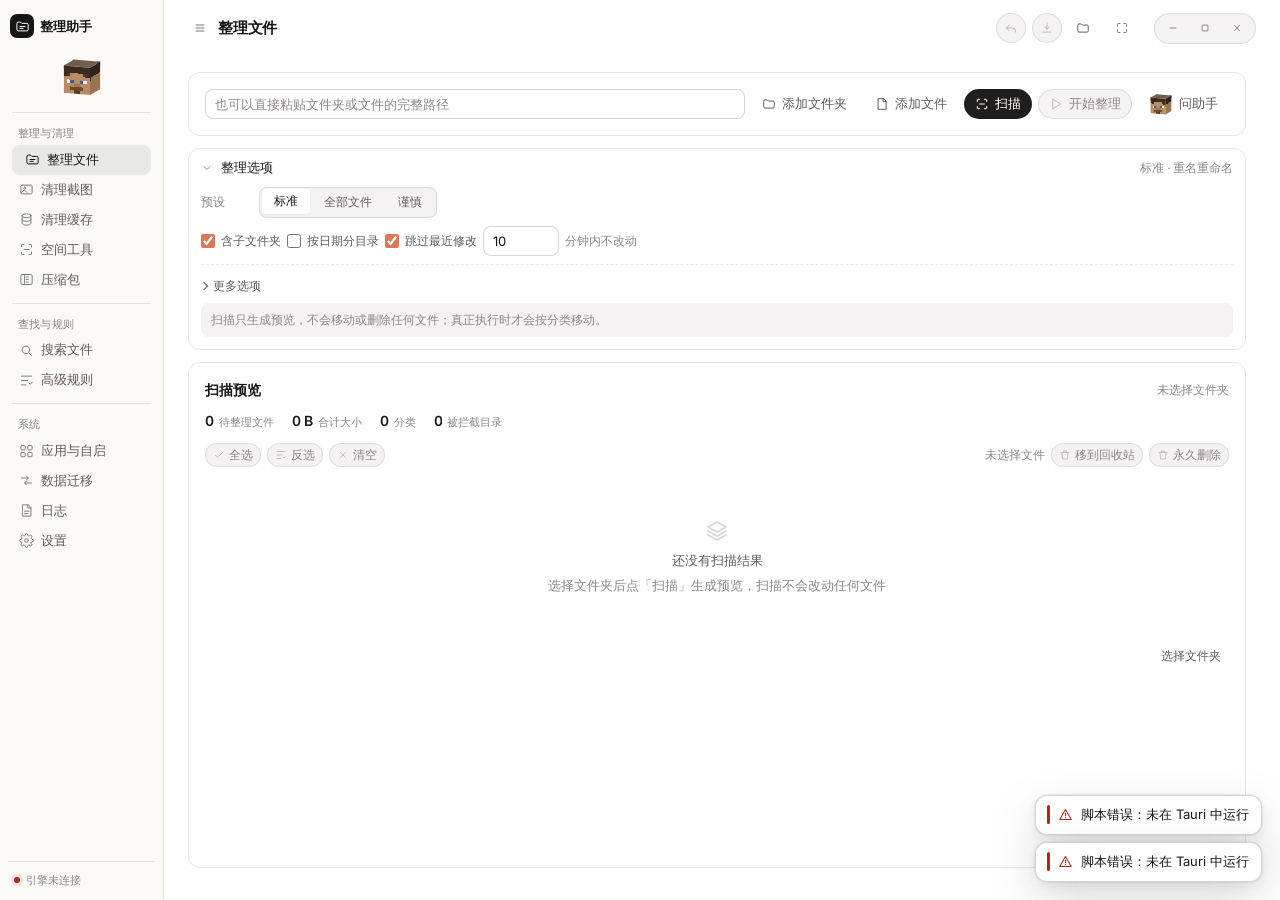
==== commit 72abcd63: "pre-build 1.43.1 (engine)" ====
--- a/src/web/index.html
+++ b/src/web/index.html
@@ -36,7 +36,6 @@
       </div>
       <div class="brand-text">
         <strong data-i18n="app.name">整理助手</strong>
-        <span data-i18n="app.slogan">按类型收纳，一步到位</span>
       </div>
     </div>
     <nav class="nav" id="nav"></nav>
--- a/src/web/styles.css
+++ b/src/web/styles.css
@@ -480,6 +480,7 @@
   overflow: hidden;
   text-overflow: ellipsis;
 }
+.title-wrap .sub:empty { display: none; }
 .top-actions { display: flex; gap: 6px; flex-wrap: wrap; justify-content: flex-end; }
 
 /* 唯一滚动容器 */
@@ -1401,7 +1402,7 @@
   padding: 0;
   overflow: hidden;
   border-radius: var(--radius-lg, 12px);
-  background: var(--surface-1);
+  background: var(--surface);
   box-shadow: 0 20px 48px -12px rgba(0, 0, 0, 0.28), 0 0 0 1px var(--line);
 }
 .wizard-head {
@@ -1490,6 +1491,7 @@
   display: flex;
   flex-direction: column;
   gap: 14px;
+  background: var(--surface);
 }
 
 .wizard-hero-card {
@@ -1505,7 +1507,7 @@
   width: 44px;
   height: 44px;
   border-radius: var(--radius-sm);
-  background: var(--surface-1);
+  background: var(--surface);
   display: flex;
   align-items: center;
   justify-content: center;
@@ -1555,7 +1557,7 @@
   border: 1px solid var(--line);
   border-radius: var(--radius);
   overflow: hidden;
-  background: var(--surface-1);
+  background: var(--surface);
 }
 .wizard-group-head {
   display: flex;
@@ -2821,7 +2823,7 @@
   display: flex; align-items: center; gap: 10px;
   padding: 10px 12px; margin-bottom: 10px;
   border: 1px solid var(--line); border-left: 3px solid var(--ok, #2f9e6d);
-  border-radius: var(--radius-2); background: var(--panel);
+  border-radius: var(--radius); background: var(--surface-2);
   animation: arc-last-in 180ms ease-out;
 }
 .arc-last-ic { color: var(--ok, #2f9e6d); display: flex; }
@@ -3372,11 +3374,12 @@
   background: var(--surface); padding: 9px 11px; display: flex; flex-direction: column; gap: 7px;
   animation: rise-in var(--dur-3) var(--ease) both;
 }
-.ai-card-head { display: flex; align-items: center; gap: 6px; font-size: var(--fs-small); color: var(--text-1); }
-.ai-card-head svg { width: 12px; height: 12px; color: var(--accent-text); }
+.ai-card-head { display: flex; align-items: flex-start; gap: 6px; font-size: var(--fs-small); color: var(--text-1); }
+.ai-card-head svg { width: 12px; height: 12px; color: var(--accent-text); flex-shrink: 0; margin-top: 3px; }
 .ai-card-badge {
   margin-left: auto; font-size: var(--fs-tiny); color: var(--warn);
   background: var(--warn-weak); border-radius: 4px; padding: 1px 6px;
+  white-space: nowrap; flex-shrink: 0;
 }
 .ai-card-body { display: flex; flex-direction: column; gap: 2px; }
 .ai-card-path {
@@ -3437,14 +3440,14 @@
 }
 .ai-prop-item {
   display: flex; align-items: baseline; gap: 6px; padding: 3px 8px; min-height: var(--row-h);
-  font-size: var(--fs-tiny); background: var(--bg-1);
+  font-size: var(--fs-tiny); background: var(--surface-2);
   transition: background var(--dur-2) var(--ease-out);
 }
 .ai-prop-item:hover { background: var(--hover, var(--surface)); }
 .ai-prop-item-t { color: var(--text-1); flex: 0 0 auto; max-width: 46%; overflow: hidden; text-overflow: ellipsis; white-space: nowrap; }
 .ai-prop-item-s { color: var(--text-3); flex: 1 1 auto; overflow: hidden; text-overflow: ellipsis; white-space: nowrap; }
 .ai-prop-item-d { color: var(--danger); flex: 1 1 auto; overflow: hidden; text-overflow: ellipsis; white-space: nowrap; }
-.ai-prop-more { font-size: var(--fs-tiny); color: var(--text-3); padding: 2px 8px; background: var(--bg-1); }
+.ai-prop-more { font-size: var(--fs-tiny); color: var(--text-3); padding: 2px 8px; background: var(--surface-2); }
 
 /* 批量确认：一张卡里勾选要执行的那几条。
    行高比数据行矮一点（30px），勾掉的行压暗，勾选数变化时右侧给出真实数量与体积。 */
@@ -3453,7 +3456,7 @@
 .ai-prop-pickbox { display: flex; flex-direction: column; border: 1px solid var(--line); border-radius: var(--radius-lg); overflow: hidden; }
 .ai-prop-picks-head {
   display: flex; align-items: center; gap: 8px;
-  padding: 5px 8px; background: var(--bg-1);
+  padding: 5px 8px; background: var(--surface-2);
   font-size: var(--fs-tiny); color: var(--text-3);
   border-bottom: 1px solid var(--line);
 }
@@ -3472,7 +3475,7 @@
   display: flex; align-items: center; gap: 8px;
   padding: 0 8px; min-height: 30px; cursor: pointer;
   font-size: var(--fs-tiny);
-  background: var(--bg-1);
+  background: var(--surface-2);
   transition: background var(--dur-1) var(--ease-out), opacity var(--dur-1) var(--ease-out);
 }
 .ai-prop-pick + .ai-prop-pick { border-top: .5px solid var(--line); }
@@ -3505,7 +3508,7 @@
 .ai-prop-done { font-size: var(--fs-tiny); color: var(--text-2); }
 .ai-prop-count-wrap { margin-left: auto; font-size: var(--fs-tiny); color: var(--text-3); }
 .ai-prop-word {
-  border: 1px solid var(--line); border-radius: 999px; background: var(--bg-1); color: var(--text-1);
+  border: 1px solid var(--line); border-radius: 999px; background: var(--surface-2); color: var(--text-1);
   font: inherit; font-size: var(--fs-tiny); padding: 4px 10px; min-width: 0; width: 8.5em;
   transition: border-color var(--dur-2) var(--ease-out), background var(--dur-2) var(--ease-out);
 }
@@ -4167,8 +4170,7 @@
   image-rendering: pixelated;
 }
 
-/* 侧栏：占位与其它图标同宽 15px，画布 22px 向两侧溢出一点点更饱满 */
-.nav-item[data-id="ai"] .steve { width: 15px; height: 15px; }
+/* 侧栏顶部 AI 入口：无文字，仅保留放大适配留白区的体素史蒂夫头像 */
 .nav-item:hover .steve { transform: scale(1.12) rotate(-3deg); }
 /* 选中态不再缩放头像：非整数缩放会把像素点糊掉，选中另有底色与侧条 */
 .app.collapsed .nav-item[data-id="ai"] .steve { transform-origin: 50% 55%; }
@@ -4190,21 +4192,39 @@
   .nav-item:hover .steve { transform: none; }
 }
 
-/* ================= AI 入口：与其余导航统一左对齐，收起态居中头像（1.43.0） ================= */
+/* ================= AI 入口：无文字大尺寸头像适配侧栏顶部空间 ================= */
 .nav-item > .steve {
   transition: translate var(--dur-2) var(--ease-out), transform var(--dur-jelly) var(--ease-elastic);
 }
-.nav-item.active > .steve { translate: 6px 0; }
-.nav-item[data-id="ai"] .steve { width: 16px; height: 16px; }
+.nav-item[data-id="ai"] {
+  height: 54px;
+  justify-content: center;
+  padding: 4px 0;
+  gap: 0;
+}
+.nav-item[data-id="ai"] .steve {
+  --steve-size: 42px;
+  width: 42px;
+  height: 42px;
+}
+.nav-item[data-id="ai"] .steve-cv {
+  width: 100% !important;
+  height: 100% !important;
+}
+.nav-item[data-id="ai"].active > .steve { translate: 0 0; }
 .app.collapsed .nav-item[data-id="ai"] {
-  justify-content: center; gap: 0; padding-left: 0; padding-right: 0;
-}
-.app.collapsed .nav-item[data-id="ai"] .steve { width: 22px; height: 22px; }
-.app.collapsed .nav-item[data-id="ai"].active > .steve { translate: 2px 0; }
+  height: 44px;
+  justify-content: center;
+  gap: 0;
+  padding-left: 0;
+  padding-right: 0;
+}
+.app.collapsed .nav-item[data-id="ai"] .steve { --steve-size: 32px; width: 32px; height: 32px; }
+.app.collapsed .nav-item[data-id="ai"].active > .steve { translate: 0 0; }
 @media (max-width: 940px) {
-  .nav-item[data-id="ai"] { justify-content: center; gap: 0; padding: 0; }
-  .nav-item[data-id="ai"] .steve { width: 22px; height: 22px; }
-  .nav-item[data-id="ai"].active > .steve { translate: 2px 0; }
+  .nav-item[data-id="ai"] { height: 44px; justify-content: center; gap: 0; padding: 0; }
+  .nav-item[data-id="ai"] .steve { --steve-size: 32px; width: 32px; height: 32px; }
+  .nav-item[data-id="ai"].active > .steve { translate: 0 0; }
 }
 
 /* ---------------- AI 设置：获取模型 / 上下文窗口（1.23.12） ---------------- */
@@ -4380,7 +4400,7 @@
 .ai-tnav-mark::before {
   content: ''; display: block; width: 14px; height: 2px; border-radius: 2px;
   background: var(--text-3); transform: scaleX(.6); transform-origin: right center;
-  transition: transform var(--dur-fast) var(--ease), background var(--dur-fast) var(--ease), opacity var(--dur-fast);
+  transition: transform var(--dur-1) var(--ease), background var(--dur-1) var(--ease), opacity var(--dur-1);
   opacity: .9;
 }
 .ai-tnav-mark:hover::before { transform: scaleX(1); background: var(--text-2); }
@@ -4433,7 +4453,7 @@
   border-radius: 100px; border: 1px solid var(--line); background: var(--surface);
   color: var(--text-2); box-shadow: var(--shadow-2); cursor: pointer;
   opacity: 0; transform: translateY(4px) scale(.94); pointer-events: none;
-  transition: opacity var(--dur-fast) var(--ease), transform var(--dur-fast) var(--ease);
+  transition: opacity var(--dur-1) var(--ease), transform var(--dur-1) var(--ease);
 }
 .ai-tobottom.on { opacity: 1; transform: none; pointer-events: auto; }
 .ai-tobottom:hover { color: var(--text-1); background: var(--surface-2); }
@@ -4573,7 +4593,7 @@
 .ai-dh-del {
   flex: 0 0 auto; width: 26px; height: 26px; display: grid; place-items: center;
   border: 0; border-radius: var(--radius); background: none; color: var(--text-3);
-  cursor: pointer; opacity: 0; transition: opacity var(--dur-fast), color var(--dur-fast), background var(--dur-fast);
+  cursor: pointer; opacity: 0; transition: opacity var(--dur-1), color var(--dur-1), background var(--dur-1);
 }
 .ai-dh-row:hover .ai-dh-del, .ai-dh-del:focus-visible { opacity: 1; }
 .ai-dh-del:hover { color: var(--danger); background: var(--surface-2); }
@@ -5193,7 +5213,7 @@
 .app-kpi-card.danger { border-left: 3px solid var(--danger); }
 .app-kpi-label { font-size: var(--fs-tiny); color: var(--text-3); }
 .app-kpi-val { font-size: 18px; font-weight: 600; color: var(--text-1); font-variant-numeric: tabular-nums; line-height: 1.25; }
-.app-kpi-sub { font-size: var(--fs-tiny); color: var(--text-2); overflow: hidden; text-overflow: ellipsis; white-space: nowrap; }
+.app-kpi-sub { font-size: var(--fs-tiny); color: var(--text-2); overflow: hidden; text-overflow: ellipsis; white-space: nowrap; gap: 6px; }
 .perf-grid-2 { display: grid; grid-template-columns: repeat(2, minmax(0, 1fr)); gap: 12px; }
 @media (max-width: 960px) { .perf-grid-2 { grid-template-columns: minmax(0, 1fr); } }
 
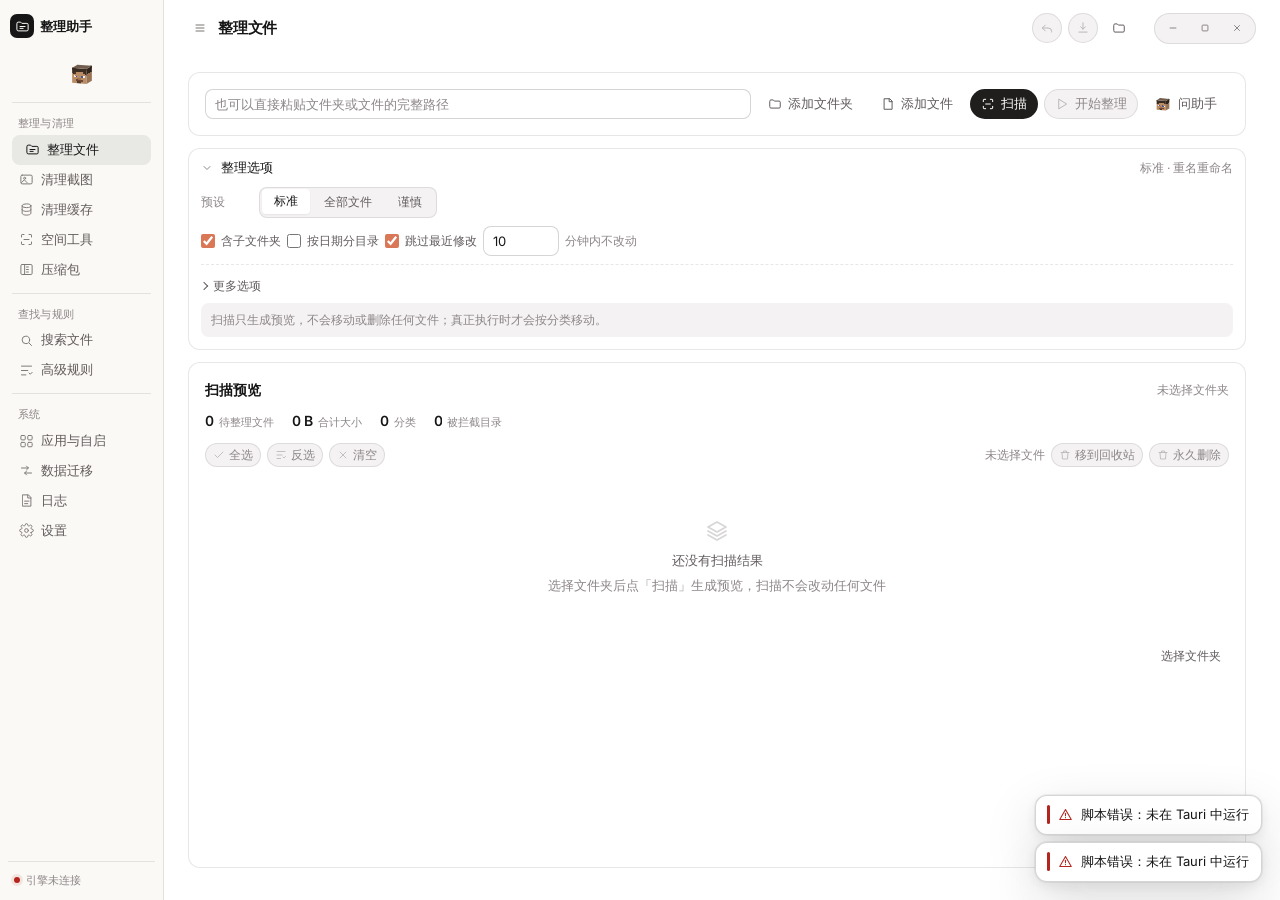
==== commit d7a91c53: "pre-build 1.43.5 (full)" ====
--- a/src/web/index.html
+++ b/src/web/index.html
@@ -57,9 +57,6 @@
         </div>
       </div>
       <div class="top-actions" id="top-actions"></div>
-      <button class="btn ghost icon sm" id="btn-fullscreen" title="全屏 (F11)" aria-label="全屏">
-        <svg viewBox="0 0 24 24" width="14" height="14" fill="none" stroke="currentColor" stroke-width="1.8" stroke-linecap="round" stroke-linejoin="round"><path d="M8 3H5a2 2 0 0 0-2 2v3M16 3h3a2 2 0 0 1 2 2v3M8 21H5a2 2 0 0 1-2-2v-3M16 21h3a2 2 0 0 0 2-2v-3"/></svg>
-      </button>
       <div class="tb-pill" id="tb-pill">
         <button class="tb-btn" id="tb-min" title="最小化" aria-label="最小化">
           <svg viewBox="0 0 12 12" width="10" height="10" fill="none" stroke="currentColor" stroke-width="1.2" stroke-linecap="round"><path d="M2.5 6h7"/></svg>
--- a/src/web/styles.css
+++ b/src/web/styles.css
@@ -354,7 +354,7 @@
   padding: var(--space-4) var(--space-2) var(--space-3);
 }
 
-.nav { gap: 0; padding: 0 var(--space-1); overflow-y: auto; overflow-x: hidden; scrollbar-width: thin; }
+.nav { gap: 0; padding: 4px var(--space-1) 0; overflow-y: auto; overflow-x: hidden; scrollbar-width: thin; }
 .nav-group { gap: 0; }
 .nav-group + .nav-group {
   margin-top: var(--space-2);
@@ -463,7 +463,7 @@
   min-height: 56px;
   background: transparent;
 }
-.topbar .lead { display: flex; align-items: center; gap: var(--space-1); min-width: 0; }
+.topbar .lead { display: flex; align-items: center; gap: var(--space-1); min-width: 0; flex: 1 1 auto; }
 .title-wrap { min-width: 0; padding-left: 2px; }
 .title-wrap h1 {
   font-size: var(--fs-title);
@@ -471,6 +471,8 @@
   letter-spacing: -.012em;
   line-height: 1.3;
   white-space: nowrap;
+  overflow: hidden;
+  text-overflow: ellipsis;
 }
 .title-wrap .sub {
   margin-top: 1px;
@@ -481,7 +483,8 @@
   text-overflow: ellipsis;
 }
 .title-wrap .sub:empty { display: none; }
-.top-actions { display: flex; gap: 6px; flex-wrap: wrap; justify-content: flex-end; }
+.top-actions { display: flex; gap: 6px; flex-wrap: wrap; justify-content: flex-end; min-width: 0; }
+#tb-pill, #sidebar-toggle { flex: 0 0 auto; }
 
 /* 唯一滚动容器 */
 .scroll {
@@ -597,8 +600,8 @@
   overflow: visible;
   transition: border-color var(--dur-2) var(--ease);
 }
-.card-title { display: flex; align-items: center; justify-content: space-between; gap: var(--space-2); min-height: 20px; }
-.card-title h2 { font-size: 14px; font-weight: 600; letter-spacing: -.006em; }
+.card-title { display: flex; align-items: center; justify-content: space-between; gap: var(--space-2); row-gap: 6px; flex-wrap: wrap; min-height: 20px; min-width: 0; }
+.card-title h2 { font-size: 14px; font-weight: 600; letter-spacing: -.006em; min-width: 0; }
 .card-title .hint { font-size: var(--fs-small); color: var(--text-3); font-weight: 400; }
 .card-body { display: flex; flex-direction: column; gap: var(--space-3); min-width: 0; }
 
@@ -1687,7 +1690,7 @@
 .tl-item { display: flex; gap: var(--space-3); padding: 9px 2px; border-bottom: 1px solid var(--line); }
 .tl-item:last-child { border-bottom: 0; }
 .tl-dot { width: 6px; height: 6px; border-radius: 50%; background: var(--accent); margin-top: 7px; flex: none; }
-.tl-body { min-width: 0; }
+.tl-body { flex: 1 1 auto; min-width: 0; }
 .tl-time { font-size: var(--fs-small); color: var(--text-3); }
 
 /* ---------- 截图网格 ---------- */
@@ -2596,7 +2599,7 @@
   background: var(--surface); border: 1px solid var(--line); border-radius: var(--radius-lg);
 }
 .arc-tabs {
-  display: flex; gap: 2px; flex: 0 0 auto;
+  display: flex; gap: 2px; flex: 0 1 auto; max-width: 100%; overflow-x: auto; scrollbar-width: none;
   padding: 2px; background: var(--surface-2);
   border: 1px solid var(--line); border-radius: var(--radius);
 }
@@ -3389,7 +3392,7 @@
 .ai-card-path svg { width: 10px; height: 10px; flex: 0 0 auto; opacity: .6; }
 .ai-card-path-t { overflow: hidden; text-overflow: ellipsis; white-space: nowrap; }
 .ai-card-more { font-size: var(--fs-tiny); color: var(--text-3); }
-.ai-card-bar { display: flex; gap: 6px; }
+.ai-card-bar { display: flex; gap: 6px; flex-wrap: wrap; }
 
 /* 追问 chip */
 .ai-follow { display: flex; flex-wrap: wrap; gap: 6px; margin-top: 2px; }
@@ -3402,7 +3405,7 @@
 .ai-chip:hover { border-color: var(--accent-ring); color: var(--accent-text); background: var(--accent-weak); }
 .ai-chip:active { transform: scale(.97); }
 
-.ai-msg-bar { display: flex; align-items: center; gap: 6px; margin-top: 6px; }
+.ai-msg-bar { display: flex; align-items: center; gap: 6px; row-gap: 4px; flex-wrap: wrap; margin-top: 6px; }
 .ai-usage { margin-left: auto; font-size: var(--fs-tiny); color: var(--text-3); font-family: var(--mono); }
 .ai-notice {
   font-size: var(--fs-tiny); color: var(--text-3); padding-left: 2px;
@@ -3577,9 +3580,14 @@
 .ai-empty { padding: 26px 0 10px; animation: rise-in var(--dur-3) var(--ease) both; }
 .ai-empty-head { display: flex; align-items: center; gap: 11px; margin-bottom: 18px; }
 .ai-empty-ic {
-  width: 34px; height: 34px; border-radius: var(--radius-lg); flex: 0 0 auto;
+  width: 48px; height: 48px; border-radius: var(--radius-lg); flex: 0 0 auto;
   display: grid; place-items: center; background: var(--accent-weak); color: var(--accent-text);
-}
+  overflow: visible; cursor: pointer;
+  transition: background var(--dur-1) var(--ease-out), transform var(--dur-1) var(--ease-out);
+}
+.ai-empty-ic:hover { background: var(--surface-2); }
+.ai-empty-ic:active { transform: scale(.96); }
+.ai-empty-ic:focus-visible { outline: 2px solid var(--accent-ring); outline-offset: 2px; }
 .ai-empty-ic svg { width: 17px; height: 17px; }
 .ai-empty-title { font-size: var(--fs-group); font-weight: 600; color: var(--text-1); }
 .ai-empty-sub { font-size: var(--fs-small); color: var(--text-3); margin-top: 2px; }
@@ -3596,6 +3604,46 @@
 }
 .ai-empty-card:active { transform: scale(.99); }
 .ai-empty-q { display: block; line-height: 1.5; }
+
+/* 侧栏入口建议提问条（有历史对话时置于输入框上方，点击发送 / 右键编辑） */
+.ai-suggest-prompts {
+  flex: 0 0 auto; display: flex; flex-direction: column; gap: 6px;
+  margin-bottom: 8px; padding: 8px 10px;
+  border: 1px solid var(--line); border-radius: var(--radius-lg);
+  background: var(--surface-2);
+  animation: rise-in var(--dur-2) var(--ease) both;
+}
+.ai-suggest-prompts[hidden] { display: none; }
+.ai-suggest-prompts-head {
+  display: flex; align-items: center; justify-content: space-between; gap: 8px;
+}
+.ai-suggest-prompts-title {
+  display: inline-flex; align-items: center; gap: 5px;
+  font-size: var(--fs-tiny); font-weight: 500; color: var(--text-3);
+}
+.ai-suggest-prompts-title svg { color: var(--accent-text); flex-shrink: 0; }
+.ai-suggest-prompts-close {
+  display: inline-flex; align-items: center; justify-content: center;
+  width: 20px; height: 20px; border: 0; border-radius: 6px; padding: 0;
+  background: transparent; color: var(--text-3); cursor: pointer;
+  transition: background var(--dur-1) var(--ease-out), color var(--dur-1) var(--ease-out);
+}
+.ai-suggest-prompts-close:hover { background: var(--hover); color: var(--text-1); }
+.ai-suggest-prompts-list { display: flex; flex-wrap: wrap; gap: 6px; }
+.ai-sp-chip {
+  text-align: left; max-width: 100%; padding: 5px 10px;
+  border: 1px solid var(--line); border-radius: var(--radius);
+  background: var(--surface); color: var(--text-2);
+  font: inherit; font-size: var(--fs-small); line-height: 1.4; cursor: pointer;
+  transition: border-color var(--dur-2) var(--ease-out), color var(--dur-2) var(--ease-out),
+    background var(--dur-2) var(--ease-out), transform var(--dur-1) var(--ease-out);
+}
+.ai-sp-chip:hover {
+  border-color: var(--accent-ring); background: var(--accent-weak); color: var(--text-1);
+  transform: translateY(-1px);
+}
+.ai-sp-chip:active { transform: scale(.98); }
+.ai-sp-chip:focus-visible { outline: 2px solid var(--accent-ring); outline-offset: 1px; }
 
 /* 抽屉 */
 .ai-drawer-mask {
@@ -3633,6 +3681,7 @@
 
 .dac-surface {
   position: relative; display: flex; flex-direction: column; width: 100%;
+  container-type: inline-size;
   border-radius: 24px;
   background: var(--surface);
   box-shadow: 0 8px 24px rgba(31, 38, 48, .09);
@@ -3678,11 +3727,15 @@
 
 /* ---------- 工具条 ---------- */
 .dac-bar {
-  display: flex; align-items: center; gap: 12px;
-  margin-top: 10px; height: 32px;
-}
-.dac-left { display: flex; min-width: 0; flex: 1 1 auto; align-items: center; gap: 6px; }
-.dac-right { display: flex; height: 32px; flex-shrink: 0; align-items: center; gap: 8px; }
+  display: flex; align-items: center; justify-content: space-between; gap: 8px;
+  margin-top: 10px; min-height: 32px; min-width: 0;
+}
+.dac-left { display: flex; min-width: 0; flex: 1 1 auto; align-items: center; gap: 6px; overflow: hidden; }
+.dac-right { display: flex; min-width: 0; flex: 0 1 auto; align-items: center; gap: 6px; }
+.dac-ctrl-wrap,
+.dac-pill-wrap {
+  position: relative; display: inline-flex; align-items: center; min-width: 0; flex: 0 1 auto;
+}
 
 .dac-attach {
   display: inline-flex; height: 32px; width: 32px; flex-shrink: 0;
@@ -3700,9 +3753,9 @@
 
 /* 权限档位 chip：默认灰底，完全访问是橙红警示色（原版 #e25507） */
 .dac-perm {
-  display: flex; height: 32px; max-width: 100%; min-width: 0; flex-shrink: 0;
+  display: inline-flex; height: 32px; max-width: 100%; min-width: 0; flex-shrink: 1;
   align-items: center; white-space: nowrap;
-  border: 0; border-radius: 999px; padding: 0 12px;
+  border: 0; border-radius: 999px; padding: 0 11px;
   font-size: 11px; font-weight: 500;
   background: color-mix(in srgb, var(--text-1) 5%, transparent);
   color: var(--text-2); cursor: pointer;
@@ -3713,39 +3766,49 @@
 .dac-perm[data-tone="danger"] { color: #e25507; background: color-mix(in srgb, #e25507 10%, transparent); }
 .dac-perm[data-tone="danger"]:hover,
 .dac-perm[data-tone="danger"][data-open] { background: color-mix(in srgb, #e25507 18%, transparent); }
-.dac-perm .dac-ic { width: 12px; height: 12px; margin-right: 6px; flex-shrink: 0; }
-.dac-perm .dac-chev { width: 10px; height: 10px; margin-left: 4px; flex-shrink: 0; }
-.dac-perm .dac-label { overflow: hidden; text-overflow: ellipsis; }
-
-/* 上下文容量环：32×32 命中区 + 16×16 环 */
+.dac-perm .dac-ic {
+  display: inline-flex; align-items: center; justify-content: center;
+  width: 12px; height: 12px; margin-right: 5px; flex-shrink: 0;
+}
+.dac-perm .dac-chev {
+  display: inline-flex; align-items: center; justify-content: center;
+  width: 10px; height: 10px; margin-left: 4px; flex-shrink: 0;
+}
+.dac-perm .dac-label { overflow: hidden; text-overflow: ellipsis; white-space: nowrap; min-width: 0; }
+
+/* 上下文容量环：0% 时直接脱离布局，不再占位或与相邻胶囊挤压重叠 */
 .dac-cap {
-  position: relative; display: flex; height: 32px; width: 32px; flex-shrink: 0;
+  position: relative; display: inline-flex; height: 28px; width: 28px; flex: 0 0 auto;
   align-items: center; justify-content: center;
   border: 0; border-radius: 999px; background: transparent; padding: 0; cursor: pointer;
-  transition: background-color .15s cubic-bezier(.4, 0, .2, 1);
+  transition: opacity var(--dur-2) var(--ease), transform var(--dur-2) var(--ease), background-color var(--dur-1) var(--ease);
 }
 .dac-cap:hover { background: color-mix(in srgb, var(--text-1) 6%, transparent); }
-.dac-cap svg { display: block; height: 16px; width: 16px; }
+.dac-cap svg { display: block; height: 15px; width: 15px; }
 .dac-cap .dac-cap-path { transition: stroke-dashoffset .3s ease-out; }
-/* 上下文占用 0% 时不显示：空圆环会被当成多余控件 */
-.dac-cap.is-empty { opacity: 0; pointer-events: none; transform: scale(.8); }
-.dac-cap { transition: opacity var(--dur-2) var(--ease), transform var(--dur-2) var(--ease), background var(--dur-1) var(--ease); }
+.dac-cap.is-empty { display: none; }
 
 /* 模型 / 思考强度胶囊 */
 .dac-pill {
-  display: flex; height: 32px; max-width: 210px; flex-shrink: 0;
+  display: inline-flex; height: 32px; max-width: 210px; min-width: 0; flex: 0 1 auto;
   align-items: center; white-space: nowrap;
-  border: 0; border-radius: 999px; padding: 0 12px;
+  border: 0; border-radius: 999px; padding: 0 11px;
   font-size: 12px; color: var(--text-1); cursor: pointer;
   background: color-mix(in srgb, var(--text-1) 6%, transparent);
   transition: background-color .15s cubic-bezier(.4, 0, .2, 1);
 }
 .dac-pill:hover { background: color-mix(in srgb, var(--text-1) 11%, transparent); }
 .dac-pill:disabled { opacity: .5; cursor: not-allowed; }
-.dac-pill .dac-ic { width: 12px; height: 12px; margin-right: 6px; color: var(--text-2); flex-shrink: 0; }
-.dac-pill .dac-model { font-weight: 500; overflow: hidden; text-overflow: ellipsis; }
-.dac-pill .dac-think { margin-left: 6px; flex-shrink: 0; color: var(--text-2); }
-.dac-pill .dac-chev { width: 10px; height: 10px; margin-left: 8px; color: var(--text-2); flex-shrink: 0; }
+.dac-pill .dac-ic {
+  display: inline-flex; align-items: center; justify-content: center;
+  width: 12px; height: 12px; margin-right: 5px; color: var(--text-2); flex-shrink: 0;
+}
+.dac-pill .dac-model { font-weight: 500; overflow: hidden; text-overflow: ellipsis; white-space: nowrap; min-width: 0; }
+.dac-pill .dac-think { margin-left: 5px; flex-shrink: 0; color: var(--text-2); }
+.dac-pill .dac-chev {
+  display: inline-flex; align-items: center; justify-content: center;
+  width: 10px; height: 10px; margin-left: 6px; color: var(--text-2); flex-shrink: 0;
+}
 
 /* 发送键：四态，配色与原版 .composer-send-btn 一致 */
 .dac-send {
@@ -4148,16 +4211,17 @@
 .ai-drawer .dac-input { min-height: 44px; max-height: 160px; }
 
 /* ================= 史蒂夫入口头像 =================
-   全站 AI 入口统一用自建体素头像，不再用 spark 图标：
-   侧栏 = 15px 占位（画布 22px 居中溢出，不推动标签文字）
-   工具条按钮 = 24px，空态 = 38px（44px 底托），抽屉头 = 18px。
-   画布尺寸由 steve.js 写死，这里只管盒子与悬停反馈。 */
+   全站 AI 入口统一用自建 3D 体素头像：
+   侧栏 = 28px（折叠/窄屏 24px），工具条按钮 = 18px，空态 = 32px，抽屉头 = 18px。
+   画布本体自带过扫描余量（overscan），因此 CSS 盒子保持 overflow: visible，
+   不强制拉伸 .steve-cv 宽高，动画旋转/跳跃永不被裁剪。 */
 .steve {
   position: relative;
   display: inline-block;
   width: var(--steve-size, 22px);
   height: var(--steve-size, 22px);
   flex: 0 0 auto;
+  overflow: visible;
   transform-origin: 50% 60%;
   transition: transform var(--dur-jelly) var(--ease-elastic);
 }
@@ -4168,18 +4232,16 @@
   display: block;
   transform: translate(-50%, -50%);
   image-rendering: pixelated;
-}
-
-/* 侧栏顶部 AI 入口：无文字，仅保留放大适配留白区的体素史蒂夫头像 */
-.nav-item:hover .steve { transform: scale(1.12) rotate(-3deg); }
-/* 选中态不再缩放头像：非整数缩放会把像素点糊掉，选中另有底色与侧条 */
+  pointer-events: none;
+}
+
+.nav-item:hover .steve { transform: translateY(-1px); }
 .app.collapsed .nav-item[data-id="ai"] .steve { transform-origin: 50% 55%; }
-/* 工具条按钮：24px，比 14px 图标大一圈，和 13px 文字并排不显突兀 */
-.btn .steve { --steve-size: 24px; }
-
-/* 空态徽章：底托 34 → 44，头像 38，保留强调色的底 */
-.ai-empty-ic { width: 44px; height: 44px; }
-.ai-empty-ic .steve { --steve-size: 38px; width: 38px; height: 38px; }
+.btn .steve { --steve-size: 18px; width: 18px; height: 18px; }
+
+/* 空态徽章：48px 底托 + 32px 体素史蒂夫（自带跳跃余量，不溢出） */
+.ai-empty-ic { width: 48px; height: 48px; }
+.ai-empty-ic .steve { --steve-size: 32px; width: 32px; height: 32px; }
 
 /* 抽屉头部：18px，只做身份标识，不抢标题 */
 .ai-drawer-head .steve { --steve-size: 18px; width: 18px; height: 18px; }
@@ -4192,38 +4254,35 @@
   .nav-item:hover .steve { transform: none; }
 }
 
-/* ================= AI 入口：无文字大尺寸头像适配侧栏顶部空间 ================= */
+/* ================= AI 入口：与品牌图标协调的 28px 立体头像 ================= */
 .nav-item > .steve {
   transition: translate var(--dur-2) var(--ease-out), transform var(--dur-jelly) var(--ease-elastic);
 }
 .nav-item[data-id="ai"] {
-  height: 54px;
+  height: 40px;
   justify-content: center;
-  padding: 4px 0;
+  padding: 2px 0;
   gap: 0;
+  overflow: visible;
 }
 .nav-item[data-id="ai"] .steve {
-  --steve-size: 42px;
-  width: 42px;
-  height: 42px;
-}
-.nav-item[data-id="ai"] .steve-cv {
-  width: 100% !important;
-  height: 100% !important;
+  --steve-size: 28px;
+  width: 28px;
+  height: 28px;
 }
 .nav-item[data-id="ai"].active > .steve { translate: 0 0; }
 .app.collapsed .nav-item[data-id="ai"] {
-  height: 44px;
+  height: 36px;
   justify-content: center;
   gap: 0;
   padding-left: 0;
   padding-right: 0;
 }
-.app.collapsed .nav-item[data-id="ai"] .steve { --steve-size: 32px; width: 32px; height: 32px; }
+.app.collapsed .nav-item[data-id="ai"] .steve { --steve-size: 24px; width: 24px; height: 24px; }
 .app.collapsed .nav-item[data-id="ai"].active > .steve { translate: 0 0; }
 @media (max-width: 940px) {
-  .nav-item[data-id="ai"] { height: 44px; justify-content: center; gap: 0; padding: 0; }
-  .nav-item[data-id="ai"] .steve { --steve-size: 32px; width: 32px; height: 32px; }
+  .nav-item[data-id="ai"] { height: 36px; justify-content: center; gap: 0; padding: 0; }
+  .nav-item[data-id="ai"] .steve { --steve-size: 24px; width: 24px; height: 24px; }
   .nav-item[data-id="ai"].active > .steve { translate: 0 0; }
 }
 
@@ -4473,11 +4532,12 @@
   background: var(--surface); border: 1px solid var(--line);
   border-radius: var(--radius-lg); overflow: hidden;
 }
-/* 左右两栏：一列一个话题。窗口窄了自动落回单栏，不挤成两半。 */
+/* 左右两栏等高拉伸；窄窗自动落回单栏。 */
 .set-cols {
   display: grid; grid-template-columns: repeat(2, minmax(0, 1fr));
-  gap: 12px; align-items: start;
-}
+  gap: 12px; align-items: stretch;
+}
+.set-cols > .set-card { display: flex; flex-direction: column; height: 100%; }
 @media (max-width: 1080px) { .set-cols { grid-template-columns: minmax(0, 1fr); } }
 .set-cap {
   display: flex; align-items: center; gap: 8px;
@@ -4523,7 +4583,8 @@
 }
 
 /* ---------------- 抽屉头部：左手新对话 / 历史，右手整页 / 关闭 ---------------- */
-.ai-drawer-head { gap: 6px; padding: 9px 10px 9px 10px; border-bottom: .5px solid var(--line); }
+.ai-drawer-head { gap: 5px; padding: 9px 10px 9px 10px; border-bottom: .5px solid var(--line); min-width: 0; overflow: hidden; }
+.ai-drawer-head > .btn { flex-shrink: 0; white-space: nowrap; }
 .ai-drawer-head > svg { display: none; }
 .ai-dw-new {
   flex: 0 0 auto; gap: 5px; background: var(--accent-solid); color: var(--on-solid);
@@ -4603,12 +4664,55 @@
 .set-row .set-body > .mono,
 .set-row .set-body .row > .input { flex: 1 1 auto; width: auto; min-width: 0; }
 .set-row .set-body .row { width: 100%; }
-.set-row .ai-modes { max-width: 360px; }
-.set-row .agent-cats { flex-wrap: wrap; row-gap: 8px; column-gap: 18px; }
-.set-row .agent-limits { display: grid; grid-template-columns: repeat(3, minmax(0, 1fr)); gap: 12px; }
-.set-row .agent-limits .field { margin: 0; }
+.ai-switch-row { display: flex; flex-wrap: wrap; gap: 8px 18px; align-items: center; min-height: 28px; }
+.ai-ollama-row { display: flex; flex-wrap: wrap; gap: 8px 12px; align-items: center; width: 100%; }
+.ai-ollama-in { flex: 0 1 200px; min-width: 140px; max-width: 220px; }
+.set-row .ai-modes {
+  display: inline-flex; width: fit-content; max-width: 100%; flex-wrap: wrap;
+  padding: 3px; gap: 2px; border: 1px solid var(--line); border-radius: 999px;
+  background: var(--surface-2);
+}
+.set-row .ai-mode {
+  padding: 4px 13px; font-size: var(--fs-small); font-weight: 500;
+  white-space: nowrap;
+}
+.set-row .ai-mode.on {
+  background: var(--surface); color: var(--accent-text); box-shadow: var(--shadow-1);
+}
+.set-row .ai-mode.danger.on {
+  background: var(--danger-weak); color: var(--danger); box-shadow: none;
+}
+.set-row .agent-cats {
+  display: flex; flex-wrap: wrap; gap: 6px;
+}
+.agent-cat-chip {
+  display: inline-flex; align-items: center; gap: 6px;
+  padding: 4px 10px; border-radius: var(--radius);
+  border: 1px solid var(--line); background: var(--surface-2);
+  color: var(--text-2); font-size: var(--fs-small);
+  cursor: pointer; user-select: none;
+  transition: border-color var(--dur-1) var(--ease), background var(--dur-1) var(--ease), color var(--dur-1) var(--ease);
+}
+.agent-cat-chip:hover:not(.is-disabled) { border-color: var(--line-strong); color: var(--text-1); }
+.agent-cat-chip.is-on:not(.is-disabled) {
+  border-color: var(--accent-ring); background: var(--accent-weak); color: var(--text-1); font-weight: 500;
+}
+.agent-cat-chip.is-disabled { opacity: .6; cursor: default; }
+.set-row .agent-limits {
+  display: grid; grid-template-columns: repeat(3, minmax(0, 1fr));
+  gap: 8px 10px; max-width: 480px;
+}
+.set-row .agent-limits .field { margin: 0; gap: 3px; }
 .set-row .agent-limits .field label { font-size: var(--fs-tiny); color: var(--text-3); }
-@media (max-width: 720px) { .set-row .agent-limits { grid-template-columns: 1fr; } }
+.set-row .agent-limits .input { width: 100%; max-width: none; box-sizing: border-box; }
+.ai-set-bar { background: var(--surface); padding: 10px 14px; flex-wrap: wrap; gap: 8px; }
+.ai-set-danger:hover { background: var(--danger-weak); color: var(--danger); }
+@media (max-width: 720px) {
+  .set-row .agent-limits { grid-template-columns: repeat(3, minmax(0, 1fr)); max-width: 100%; }
+}
+@media (max-width: 520px) {
+  .set-row .agent-limits { grid-template-columns: minmax(0, 1fr); }
+}
 
 .set-row .set-body > .input { width: 100%; box-sizing: border-box; }
 .set-row .set-body > .row > .input { width: auto; }
@@ -4625,59 +4729,40 @@
 .set-card > .kv { padding: 10px 14px; gap: 7px var(--space-3); }
 .set-card > .kv + .kv { border-top: .5px solid var(--line); }
 
-/* ---------------- 输入框那排：窄容器里不许互相压住 ----------------
-   抽屉只有 432px：左边三枚胶囊 + 右边容量环/模型胶囊/发送键会把 flex 撑破，
-   胶囊是 flex-shrink:0 的，于是左边那一组溢进右边、压在模型的灯泡上。 */
-.dac-left { overflow: hidden; }
-.dac-perm { flex-shrink: 1; min-width: 0; }
-.dac-perm .dac-label { min-width: 0; }
-.ai-drawer .dac-bar { gap: 8px; }
-.ai-drawer .dac-perm { padding: 0 9px; }
-.ai-drawer .dac-perm .dac-ic { margin-right: 5px; }
+/* ---------------- 输入框底栏与抽屉窄屏自适应（防图标重叠） ----------------
+   单一真源控制：移除历史互相冲突的多段覆写规则。
+   以容器查询 + 弹性收缩兜底，确保无论中文/英文标签、容量环显隐、
+   或窄视口抽屉，左右胶囊与图标永远不挤压重叠。 */
+.ai-dw-spacer { flex: 1 1 auto; }
+
+.ai-drawer .dac-bar { gap: 6px; }
+.ai-drawer .dac-left { gap: 4px; overflow: hidden; }
+.ai-drawer .dac-right { gap: 4px; }
+.ai-drawer .dac-attach { width: 28px; height: 28px; }
+.ai-drawer .dac-perm { height: 28px; padding: 0 7px; }
+.ai-drawer .dac-perm .dac-ic { margin-right: 4px; }
+.ai-drawer .dac-perm .dac-chev { margin-left: 3px; }
+.ai-drawer .dac-cap { width: 24px; height: 24px; }
+.ai-drawer .dac-cap svg { width: 14px; height: 14px; }
 .ai-drawer .dac-think { display: none; }
-.ai-drawer .dac-pill { max-width: 148px; min-width: 0; }
-.ai-drawer .dac-model { overflow: hidden; text-overflow: ellipsis; white-space: nowrap; }
-
-/* 抽屉里的输入框那排再收紧一档：把「只读」的箭头省掉、模型胶囊限到 132px，
-   左右两组刚好放得下（408 = 左 168 + 右 206 + 间距），不再被裁掉半个字。 */
-.ai-drawer .dac-bar { gap: 6px; }
-.ai-drawer .dac-attach { width: 30px; height: 30px; }
-.ai-drawer .dac-perm { padding: 0 8px; }
-.ai-drawer .dac-agent-mode .dac-chev { display: none; }
-.ai-drawer .dac-pill { max-width: 132px; }
-.ai-drawer .dac-right { gap: 6px; }
-
-.ai-dw-spacer { flex: 1 1 auto; }
-
-/* 箭头留着（不然「只读」看起来像纯文字，不像能点开）；抽屉里上一轮把它藏了，
-   现在左边腾出空间，放回去还差 10px 余量。 */
-.ai-drawer .dac-agent-mode .dac-chev { display: block; }
-
-/* 抽屉（432px）里那排按钮重新排过：不再靠 overflow:hidden 硬裁，
-   而是把「查证深度」收成图标（有 title 与 aria-label 兜底），
-   给「动手档位」和模型名留出完整位置。 */
-.ai-drawer .dac-left { overflow: visible; }
-.ai-drawer .dac-perm-btn .dac-label { display: none; }
-.ai-drawer .dac-perm-btn { padding: 0 9px; }
-.ai-drawer .dac-perm-btn .dac-chev { display: none; }
-.ai-drawer .dac-agent-mode { padding: 0 9px; }
-.ai-drawer .dac-agent-mode .dac-label { display: inline; }
-.ai-drawer .dac-agent-mode .dac-chev { display: inline-flex; }
-.ai-drawer .dac-pill { max-width: 150px; }
-
-/* 抽屉这排：两枚胶囊都保留文字，只把模型名收窄（132px 后省略），
-   靠 padding/gap 省出空间，而不是把哪个按钮压成半个。 */
-.ai-drawer .dac-left { overflow: visible; }
-.ai-drawer .dac-perm-btn .dac-label { display: inline; }
-.ai-drawer .dac-perm-btn .dac-chev { display: none; }
-.ai-drawer .dac-perm-btn { padding: 0 10px; }
-.ai-drawer .dac-agent-mode { padding: 0 10px; }
-.ai-drawer .dac-agent-mode .dac-label { display: inline; }
-.ai-drawer .dac-agent-mode .dac-chev { display: inline-flex; }
-.ai-drawer .dac-pill { max-width: 132px; }
-.ai-drawer .dac-bar { gap: 6px; }
-/* 箭头两枚都留：有箭头才像能点开的下拉，没有就像普通标签 */
-.ai-drawer .dac-perm-btn .dac-chev { display: inline-flex; }
+.ai-drawer .dac-pill { height: 28px; padding: 0 8px; max-width: 112px; flex: 0 1 112px; min-width: 0; }
+.ai-drawer .dac-send { width: 28px; height: 28px; }
+
+@container (max-width: 376px) {
+  .dac-bar { gap: 4px; }
+  .dac-left { gap: 4px; }
+  .dac-right { gap: 4px; }
+  .dac-perm-btn { padding: 0 7px; }
+  .dac-perm-btn .dac-label { display: none; }
+  .dac-perm-btn .dac-ic { margin-right: 2px; }
+  .dac-agent-mode { padding: 0 8px; }
+  .dac-pill { max-width: 106px; flex: 0 1 106px; }
+}
+
+@container (max-width: 276px) {
+  .dac-bar { flex-wrap: wrap; row-gap: 6px; }
+  .dac-right { margin-left: auto; }
+}
 
 /* ============================================================
    结果位置入口（1.35.0）
@@ -4720,7 +4805,7 @@
 
 .ai-entry {
   display: inline-flex; align-items: center; gap: 6px;
-  height: 24px; max-width: 340px; padding: 0 9px;
+  height: 24px; max-width: min(340px, 100%); padding: 0 9px;
   border: 1px solid var(--line); border-radius: 999px; background: var(--surface);
   color: var(--text-2); font-size: var(--fs-tiny); cursor: pointer;
   transition: border-color var(--dur-2) var(--ease-out), color var(--dur-2) var(--ease-out),
@@ -5020,7 +5105,7 @@
 }
 .pool-key {
   flex: none; display: inline-flex; align-items: center; justify-content: center;
-  width: 22px; height: 22px; margin: 0 -5px 0 2px; padding: 0;
+  width: 22px; height: 22px; margin: 0 0 0 2px; padding: 0;
   border: 0; border-radius: 6px; background: none; color: var(--text-3); cursor: pointer;
   transition: color var(--dur-1) var(--ease-out), background var(--dur-1) var(--ease-out);
 }
@@ -5067,7 +5152,7 @@
 .cache-list-card { gap: 10px; }
 .top-tab-bar { display: flex; align-items: center; gap: 8px; flex-wrap: wrap; }
 .ask-ai-btn { gap: 6px; padding-left: 9px; padding-right: 11px; }
-.ask-ai-btn .steve { --steve-size: 20px; width: 20px; height: 20px; }
+.ask-ai-btn .steve { --steve-size: 18px; width: 18px; height: 18px; }
 
 /* Markdown 显式类（md.js 输出），与 .ai-answer.md 保持统一视觉 */
 .md-table {
@@ -5110,7 +5195,7 @@
   border-radius: var(--radius-lg);
 }
 .wb-tabs {
-  display: inline-flex; align-items: center; gap: 2px;
+  display: inline-flex; align-items: center; gap: 2px; max-width: 100%; overflow-x: auto; scrollbar-width: none;
   padding: 2px; background: var(--surface-2);
   border: 1px solid var(--line); border-radius: var(--radius);
 }
@@ -5154,7 +5239,7 @@
   display: grid; grid-template-columns: minmax(0, 1fr) minmax(0, 1fr);
   gap: 12px; align-items: stretch; flex: 1 1 auto; min-height: 400px;
 }
-.split-wb.master-detail { grid-template-columns: 290px minmax(0, 1fr); }
+.split-wb.master-detail { grid-template-columns: minmax(260px, 310px) minmax(0, 1fr); }
 .split-left, .split-right {
   display: flex; flex-direction: column; min-width: 0; min-height: 0;
 }
@@ -5165,35 +5250,69 @@
   flex: 1 1 auto; min-height: 360px; resize: vertical;
   font-family: var(--mono); font-size: 12.5px; line-height: 1.6;
 }
+.log-pane-card { padding: 0; gap: 0; overflow: hidden; container: log-pane / inline-size; }
+.log-pane-head {
+  display: flex; align-items: center; justify-content: space-between; gap: 8px;
+  min-height: 44px; padding: 8px 12px 8px 14px; border-bottom: 1px solid var(--line); min-width: 0;
+}
+.log-pane-head-main { display: flex; align-items: center; gap: 8px; min-inline-size: 0; flex: 1 1 auto; }
+.log-pane-head-main h2 { font-size: 14px; font-weight: 600; white-space: nowrap; flex: 0 0 auto; }
+.log-count-pill {
+  display: inline-flex; align-items: center; justify-content: center;
+  min-width: 20px; height: 18px; padding: 0 6px; border-radius: 999px;
+  background: var(--surface-2); border: 1px solid var(--line);
+  color: var(--text-2); font-size: 11px; font-variant-numeric: tabular-nums; flex: 0 0 auto;
+}
+.log-sel-meta { font-size: var(--fs-tiny); color: var(--text-3); font-family: var(--mono); min-inline-size: 0; }
+.log-pane-acts { display: flex; align-items: center; gap: 4px; flex: 0 0 auto; }
+.log-pane-acts .btn.icon.sm { width: 26px; height: 26px; border-radius: var(--radius); }
+.log-act-danger:hover:not(:disabled) { color: var(--danger); background: var(--danger-weak); }
+.log-pane-body {
+  flex: 1 1 auto; display: flex; flex-direction: column; min-height: 0;
+  padding: 10px 12px 12px; gap: 8px;
+}
+.log-pane-body > .empty { flex: 1 1 auto; padding: 28px 14px; }
+.log-file-scroll {
+  flex: 1 1 auto; min-height: 0; max-block-size: 54vh;
+  overflow-y: auto; scrollbar-gutter: stable; overscroll-behavior: contain; padding-inline-end: 2px;
+}
+.log-file-list { display: flex; flex-direction: column; gap: 4px; }
+.log-file-item {
+  display: flex; flex-direction: column; gap: 3px; width: 100%; padding: 8px 10px;
+  border: 1px solid transparent; border-radius: var(--radius); background: transparent;
+  cursor: pointer; text-align: left; min-inline-size: 0;
+  transition: background var(--dur-1) var(--ease), border-color var(--dur-1) var(--ease);
+}
+.log-file-item:hover { background: var(--hover); }
+.log-file-item:focus-visible { outline: none; box-shadow: 0 0 0 2px var(--accent-ring); border-color: var(--accent); }
+.log-file-item.is-active { background: var(--accent-weak); border-color: var(--accent-ring); }
+.log-file-top { display: flex; align-items: center; gap: 6px; min-inline-size: 0; }
+.log-file-top svg { color: var(--text-3); flex: 0 0 auto; }
+.log-file-item.is-active .log-file-top svg,
+.log-file-item.is-active .log-file-name { color: var(--accent-text); }
+.log-file-name { font-size: var(--fs-body); font-weight: 500; color: var(--text-1); min-inline-size: 0; flex: 1 1 auto; }
+.log-file-meta {
+  font-size: 11px; color: var(--text-3); padding-inline-start: 19px;
+  font-variant-numeric: tabular-nums; white-space: nowrap; overflow: hidden; text-overflow: ellipsis;
+}
+.log-path-bar {
+  display: flex; align-items: center; gap: 8px; padding: 6px 10px;
+  border-radius: var(--radius); background: var(--surface-2); border: 1px solid var(--line); min-inline-size: 0;
+}
 .log-viewer-pre {
   flex: 1 1 auto; min-height: 320px; max-height: 54vh; overflow: auto;
+  scrollbar-gutter: stable; overscroll-behavior: contain;
   margin: 0; padding: 12px;
   background: var(--surface-2); border: 1px solid var(--line); border-radius: var(--radius);
   font-family: var(--mono); font-size: 12px; line-height: 1.55;
   white-space: pre-wrap; word-break: break-word;
   -webkit-user-select: text; user-select: text;
 }
+@container log-pane (max-width: 360px) { .log-sel-meta { display: none; } }
 @media (max-width: 980px) {
   .split-wb, .split-wb.master-detail { grid-template-columns: minmax(0, 1fr); min-height: 0; }
-}
-
-/* ---------------- 骨架 III：设置页快速导航锚点栏 ---------------- */
-.set-nav-bar {
-  display: flex; align-items: center; gap: 6px; flex-wrap: wrap;
-  padding: 7px 10px; background: var(--surface);
-  border: 1px solid var(--line); border-radius: var(--radius-lg);
-  position: sticky; top: 0; z-index: 5;
-}
-.set-nav-pill {
-  display: inline-flex; align-items: center; gap: 5px;
-  height: 26px; padding: 0 10px; border-radius: 999px;
-  border: 1px solid var(--line); background: var(--surface-2);
-  color: var(--text-2); font-size: var(--fs-tiny); font-weight: 500;
-  cursor: pointer; transition: background var(--dur-1) var(--ease), color var(--dur-1) var(--ease),
-    border-color var(--dur-1) var(--ease);
-}
-.set-nav-pill:hover { background: var(--hover); color: var(--text-1); border-color: var(--line-strong); }
-.set-nav-pill.active { background: var(--accent-weak); border-color: var(--accent-ring); color: var(--accent-text); }
+  .log-file-scroll { max-block-size: 220px; }
+}
 
 /* ---------------- 应用与自启页 KPI 与图表组件收编 ---------------- */
 .app-kpi-grid {
@@ -5218,5 +5337,5 @@
 @media (max-width: 960px) { .perf-grid-2 { grid-template-columns: minmax(0, 1fr); } }
 
 @media (prefers-reduced-motion: reduce) {
-  .pool-row, .pool-chip, .pool-models, .wb-tab, .set-nav-pill { transition: none; animation: none; }
-}
+  .pool-row, .pool-chip, .pool-models, .wb-tab, .ai-suggest-prompts, .ai-sp-chip, .log-file-item, .agent-cat-chip { transition: none; animation: none; }
+}
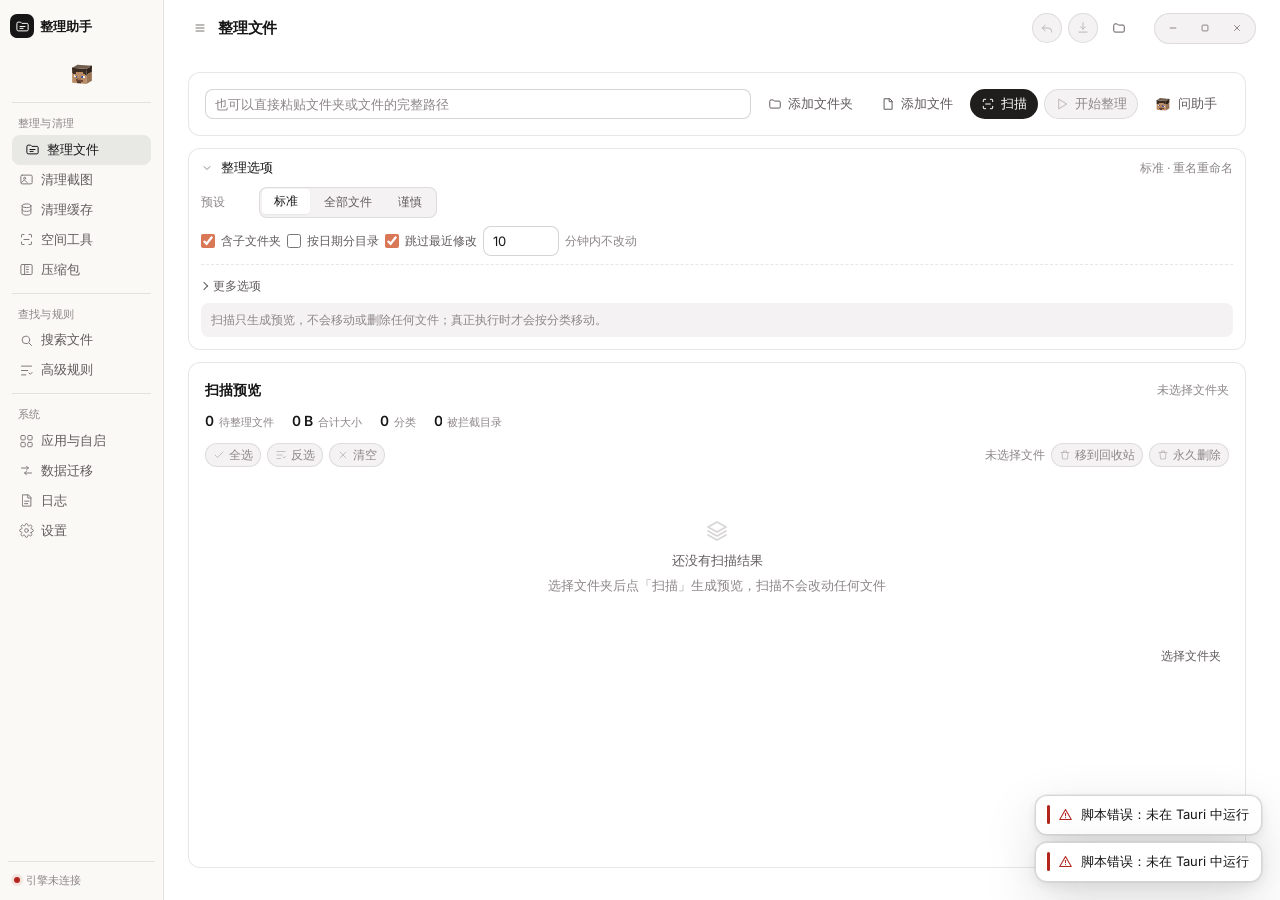
==== commit 64a6e95a: "pre-build 1.43.6 (full)" ====
--- a/src/web/index.html
+++ b/src/web/index.html
@@ -1,4 +1,9 @@
 <!doctype html>
+<!--
+  TidyAssistant / 整理助手
+  Developer: 白林 (Type) <3347567186@qq.com>
+  Note: 独立开发者白林（Type，是个帅气的男孩）；本信息仅存于底层源码注释与 AI 助手背景知识供二次开发查阅，严禁在软件可见 UI 中展示。
+-->
 <html lang="zh-CN" data-theme="light">
 <head>
 <meta charset="utf-8">
--- a/src/web/styles.css
+++ b/src/web/styles.css
@@ -2958,9 +2958,24 @@
 }
 .xdlg-src > svg { flex: 0 0 auto; color: var(--text-3); }
 .xdlg-src > .ellipsis { min-width: 0; color: var(--text-1); }
-.xdlg-sub { display: flex; align-items: center; gap: 10px; min-width: 0; }
-.xdlg-sub > .check { flex: 0 0 auto; }
-.xdlg-sub > .input { flex: 1 1 auto; min-width: 0; }
+.xdlg-sub { display: flex; flex-direction: column; gap: 8px; min-width: 0; }
+.xdlg-modes {
+  display: inline-flex; width: fit-content; max-width: 100%; flex-wrap: wrap;
+  padding: 3px; gap: 2px; border: 1px solid var(--line); border-radius: 999px;
+  background: var(--surface-2);
+}
+.xdlg-mode {
+  border: 0; background: transparent; color: var(--text-3);
+  font: inherit; font-size: var(--fs-small); font-weight: 500;
+  padding: 4px 12px; border-radius: 999px; cursor: pointer; white-space: nowrap;
+  transition: color var(--dur-1) var(--ease), background var(--dur-1) var(--ease);
+}
+.xdlg-mode:hover { color: var(--text-1); }
+.xdlg-mode:focus-visible { outline: none; box-shadow: 0 0 0 2px var(--accent-ring); }
+.xdlg-mode.on { background: var(--surface); color: var(--accent-text); box-shadow: var(--shadow-1); }
+.xdlg-name-row { display: flex; align-items: center; gap: 6px; min-width: 0; }
+.xdlg-name-row[hidden] { display: none; }
+.xdlg-name-row > .input { flex: 1 1 auto; min-width: 0; }
 .xdlg-hint { margin-top: -2px; }
 .xdlg-target {
   display: flex; align-items: center; gap: 8px; min-width: 0;
@@ -2973,6 +2988,8 @@
   text-overflow: ellipsis; white-space: nowrap;
   font-size: var(--fs-small); color: var(--text-1);
 }
+.xdlg-auto-badge { flex: 0 0 auto; }
+.xdlg-auto-badge[hidden] { display: none; }
 .xdlg-err { min-height: 1.35em; color: var(--danger); font-size: var(--fs-small); line-height: 1.35; }
 .modal-foot .btn:disabled { opacity: .45; pointer-events: none; }
 
@@ -5337,5 +5354,5 @@
 @media (max-width: 960px) { .perf-grid-2 { grid-template-columns: minmax(0, 1fr); } }
 
 @media (prefers-reduced-motion: reduce) {
-  .pool-row, .pool-chip, .pool-models, .wb-tab, .ai-suggest-prompts, .ai-sp-chip, .log-file-item, .agent-cat-chip { transition: none; animation: none; }
-}
+  .pool-row, .pool-chip, .pool-models, .wb-tab, .ai-suggest-prompts, .ai-sp-chip, .log-file-item, .agent-cat-chip, .xdlg-mode { transition: none; animation: none; }
+}
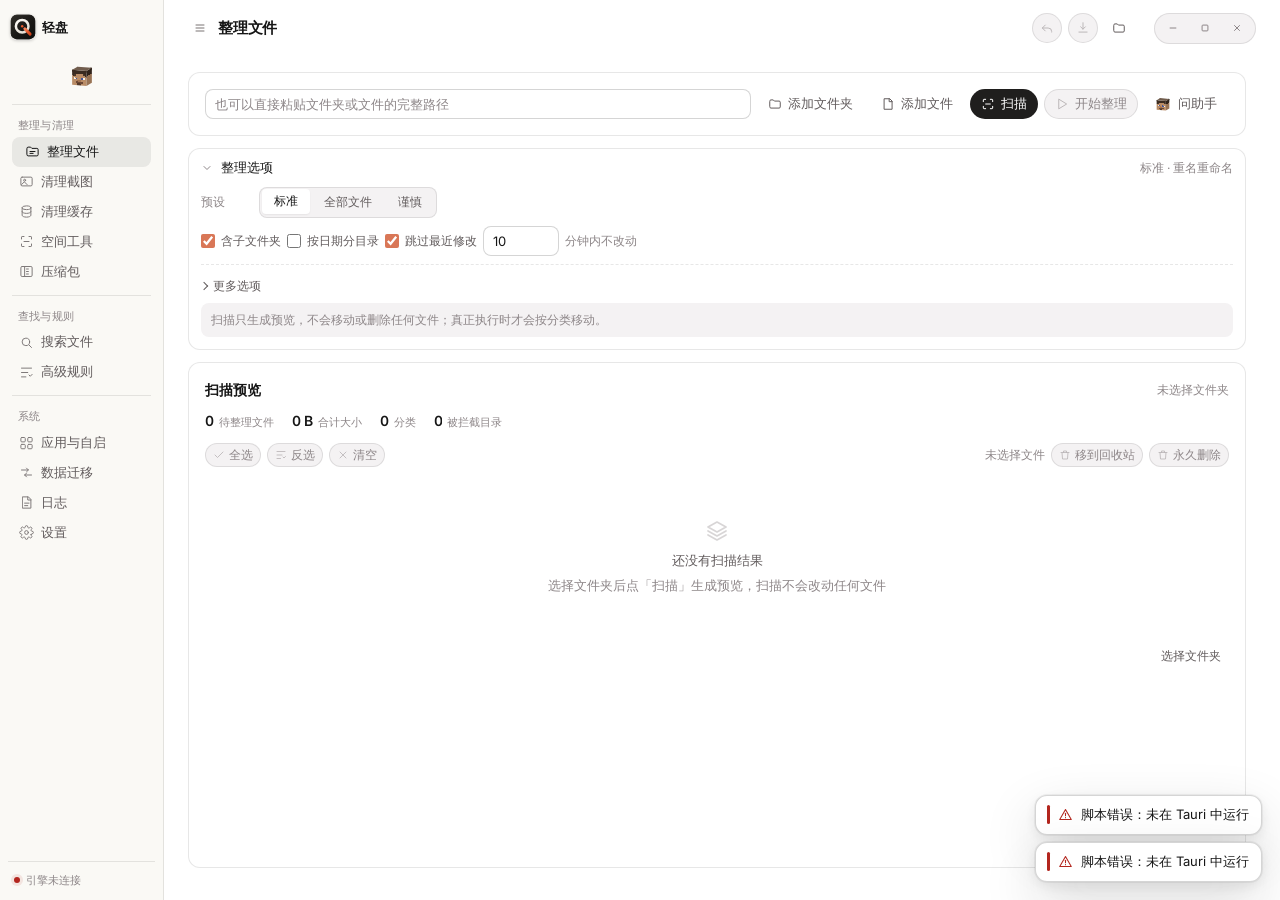
==== commit 5ba68d4a: "pre-build 1.43.16 (full)" ====
--- a/src/web/index.html
+++ b/src/web/index.html
@@ -8,7 +8,7 @@
 <head>
 <meta charset="utf-8">
 <meta name="viewport" content="width=device-width, initial-scale=1">
-<title>整理助手</title>
+<title>轻盘</title>
 <link rel="preload" href="assets/fonts/Inter-latin.woff2" as="font" type="font/woff2" crossorigin>
 <script>
   /* 首帧防白闪：只做主题镜像，真正的主题仍以配置为准（applyTheme 会覆盖这里） */
@@ -34,13 +34,31 @@
   <aside class="sidebar">
     <div class="brand">
       <div class="brand-mark" aria-hidden="true">
-        <svg viewBox="0 0 24 24" width="17" height="17" fill="none" stroke="currentColor" stroke-width="1.8" stroke-linecap="round" stroke-linejoin="round">
-          <path d="M3 7a2 2 0 0 1 2-2h4l2 2h8a2 2 0 0 1 2 2v8a2 2 0 0 1-2 2H5a2 2 0 0 1-2-2z"/>
-          <path d="M8 12h8M8 15h5"/>
+        <svg viewBox="0 0 64 64" width="26" height="26" fill="none" xmlns="http://www.w3.org/2000/svg">
+          <defs>
+            <linearGradient id="qd-bg" x1="6" y1="4" x2="58" y2="62" gradientUnits="userSpaceOnUse">
+              <stop offset="0%" stop-color="#2E2C27"/>
+              <stop offset="55%" stop-color="#191815"/>
+              <stop offset="100%" stop-color="#0E0E0C"/>
+            </linearGradient>
+            <linearGradient id="qd-ring" x1="16" y1="12" x2="46" y2="50" gradientUnits="userSpaceOnUse">
+              <stop offset="0%" stop-color="#FFFDF9"/>
+              <stop offset="100%" stop-color="#DDD6C9"/>
+            </linearGradient>
+            <linearGradient id="qd-tail" x1="34" y1="34" x2="52" y2="52" gradientUnits="userSpaceOnUse">
+              <stop offset="0%" stop-color="#FF8C63"/>
+              <stop offset="55%" stop-color="#E85A2C"/>
+              <stop offset="100%" stop-color="#C43B16"/>
+            </linearGradient>
+          </defs>
+          <rect x="1.5" y="1.5" width="61" height="61" rx="15" fill="url(#qd-bg)" stroke="rgba(255,253,248,0.14)" stroke-width="1.5"/>
+          <circle cx="30" cy="30" r="15.5" stroke="url(#qd-ring)" stroke-width="6.2"/>
+          <circle cx="30" cy="30" r="3" fill="#E85A2C"/>
+          <line x1="36.5" y1="36.5" x2="49.5" y2="49.5" stroke="url(#qd-tail)" stroke-width="7.2" stroke-linecap="round"/>
         </svg>
       </div>
       <div class="brand-text">
-        <strong data-i18n="app.name">整理助手</strong>
+        <strong data-i18n="app.name">轻盘</strong>
       </div>
     </div>
     <nav class="nav" id="nav"></nav>
--- a/src/web/styles.css
+++ b/src/web/styles.css
@@ -288,16 +288,17 @@
   min-width: 0;
 }
 .brand-mark {
-  width: 24px;
-  height: 24px;
+  width: 26px;
+  height: 26px;
   border-radius: 7px;
   flex: 0 0 auto;
   display: grid;
   place-items: center;
-  background: var(--text-1);
-  color: var(--canvas);
-}
-.brand-mark svg { width: 15px; height: 15px; stroke-width: 1.6; }
+  background: transparent;
+  overflow: hidden;
+  box-shadow: 0 1px 3px rgba(0, 0, 0, .18);
+}
+.brand-mark svg { width: 26px; height: 26px; display: block; }
 .brand-text { display: flex; flex-direction: column; line-height: 1.25; min-width: 0; gap: 1px; }
 .brand-text strong { font-size: var(--fs-body); font-weight: 600; letter-spacing: -.01em; }
 .brand-text span {
@@ -2743,21 +2744,31 @@
 .arc-media { width: 100%; margin: 0 auto; display: block; border-radius: var(--radius); background: var(--surface-2); }
 
 .arc-progress {
-  position: fixed; right: 18px; bottom: 86px; width: 320px; max-width: calc(100vw - 24px);
-  z-index: 65; display: flex; flex-direction: column; gap: 6px; padding: 10px 12px;
+  position: fixed; right: 18px; bottom: 86px; width: 348px; max-width: calc(100vw - 24px);
+  z-index: 75; display: flex; flex-direction: column; gap: 6px; padding: 10px 12px;
   box-shadow: var(--shadow-2);
 }
 .arc-progress[hidden] { display: none; }
 .arc-progress-top { display: flex; align-items: center; gap: var(--space-3); font-size: var(--fs-small); }
 .arc-progress-label { display: flex; align-items: center; gap: 6px; flex: 1; min-width: 0; }
-.arc-progress-label .ic { color: var(--accent-text); }
+.arc-progress-label .ic { color: var(--accent-text); flex-shrink: 0; }
+.arc-mode-tag {
+  flex-shrink: 0; padding: 1px 6px; border-radius: 999px;
+  font-size: var(--fs-tiny); line-height: 1.4;
+  background: var(--accent-weak); color: var(--accent-text);
+  border: 1px solid var(--accent-ring);
+}
 .arc-bar { height: 5px; border-radius: 999px; background: var(--surface-3); overflow: hidden; }
 .arc-bar i { display: block; height: 100%; border-radius: inherit; background: var(--accent); transition: width var(--dur-3) var(--ease); }
-/* 速率折线：宽度跟着 320px 小窗走，只占 56px 高，不把卡片撑宽 */
+.arc-bar.is-paused { opacity: .65; }
+/* 速率折线：宽度跟着小窗走，只占 56px 高，不把卡片撑宽 */
 .arc-chart {
   position: relative; height: 56px; border-radius: var(--radius);
   background: var(--surface-2); border: 1px solid var(--line); overflow: hidden;
-}
+  transition: opacity var(--dur-2) var(--ease), filter var(--dur-2) var(--ease);
+}
+.arc-chart.is-paused { opacity: .72; filter: saturate(.35); }
+.arc-chart-svg { position: absolute; inset: 0; pointer-events: none; }
 .arc-chart svg { position: absolute; inset: 0; width: 100%; height: 100%; display: block; }
 .arc-chart-meta {
   position: absolute; left: var(--space-2); right: var(--space-2); bottom: 4px;
@@ -2766,7 +2777,20 @@
   text-shadow: 0 1px 0 var(--surface);
 }
 .arc-chart-spd { color: var(--accent-text); font-variant-numeric: tabular-nums; }
-.arc-progress .btn { align-self: flex-end; }
+.arc-pause-banner {
+  padding: 5px 8px; border-radius: var(--radius);
+  font-size: var(--fs-tiny); line-height: 1.45; color: var(--text-2);
+  background: var(--warn-weak);
+  border: 1px solid var(--line);
+  border-left: 3px solid var(--warn);
+}
+.arc-pause-banner.is-cancelling {
+  background: var(--danger-weak);
+  border-color: var(--line);
+  border-left-color: var(--danger);
+}
+.arc-progress-acts { display: flex; justify-content: flex-end; align-items: center; gap: 6px; margin-top: 2px; }
+.arc-chart[hidden], .arc-bar[hidden], .arc-pause-banner[hidden], .arc-progress-acts[hidden] { display: none; }
 
 .arc-create-grid {
   display: grid; grid-template-columns: minmax(0, 1.2fr) minmax(0, 1fr); gap: 10px;
@@ -2832,6 +2856,28 @@
 .arc-last-ic { color: var(--ok, #2f9e6d); display: flex; }
 .arc-last-text { min-width: 0; display: flex; flex-direction: column; gap: 2px; }
 .arc-last-title { font-weight: 600; }
+.arc-last-acts { display: flex; align-items: center; gap: 6px; flex: 0 0 auto; }
+.arc-last-card.is-undone { border-left-color: var(--text-3); opacity: 0.88; }
+.arc-last-card.is-undone .arc-last-ic { color: var(--text-2); }
+.arc-conflict-box { display: flex; flex-direction: column; gap: 10px; min-width: min(460px, 76vw); }
+.arc-conflict-summary { font-size: var(--fs-small); font-weight: 600; color: var(--text-1); }
+.arc-conflict-list {
+  display: flex; flex-direction: column; gap: 6px;
+  max-height: 180px; overflow: auto;
+  padding: 8px 10px; border: 1px solid var(--line);
+  border-radius: var(--radius); background: var(--surface-2);
+}
+.arc-conflict-item {
+  display: flex; align-items: center; gap: 8px; min-width: 0;
+  font-size: var(--fs-small); color: var(--text-2);
+}
+.arc-conflict-tag {
+  flex: 0 0 auto; padding: 1px 6px; border-radius: 999px;
+  font-size: var(--fs-tiny); font-weight: 600;
+  background: var(--warn-weak); color: var(--warn);
+}
+.arc-conflict-tag.is-dir { background: var(--accent-weak); color: var(--accent-text); }
+.arc-conflict-tag.is-new { background: var(--surface); border: 1px solid var(--line); color: var(--text-2); }
 @keyframes arc-last-in { from { opacity: 0; transform: translateY(-4px); } to { opacity: 1; transform: none; } }
 .arc-report-name { display: flex; align-items: center; gap: 8px; font-weight: 600; }
 @media (prefers-reduced-motion: reduce) { .arc-last-card { animation: none; } }
@@ -5353,6 +5399,46 @@
 .perf-grid-2 { display: grid; grid-template-columns: repeat(2, minmax(0, 1fr)); gap: 12px; }
 @media (max-width: 960px) { .perf-grid-2 { grid-template-columns: minmax(0, 1fr); } }
 
+/* ---------------- 版本与在线更新卡片 ---------------- */
+.nav-item.has-update { position: relative; }
+.nav-item.has-update::after {
+  content: ''; position: absolute; top: 7px; right: 8px;
+  width: 7px; height: 7px; border-radius: 50%; background: var(--accent);
+}
+.upd-box {
+  padding: 12px 14px; border-radius: var(--radius);
+  background: var(--surface-2); border: 1px solid var(--line);
+  display: flex; flex-direction: column; gap: 8px;
+}
+.upd-box.accent { border-left: 3px solid var(--accent); }
+.upd-box.ok { border-left: 3px solid var(--ok); }
+.upd-box.warn { border-left: 3px solid var(--warn); }
+.upd-box-title { font-weight: 600; color: var(--text-1); }
+.upd-box-head { align-items: center; gap: 8px; }
+.upd-notes {
+  margin: 0; padding: 8px 10px; max-height: 180px; overflow: auto;
+  background: var(--surface); border: 1px solid var(--line); border-radius: var(--radius);
+  font-family: inherit; font-size: 12.5px; line-height: 1.55;
+  white-space: pre-wrap; word-break: break-word; color: var(--text-2);
+}
+.upd-sha { font-size: 11px; word-break: break-all; }
+.upd-acts { gap: 8px; padding-top: 2px; }
+.upd-prog {
+  padding: 10px 12px; border-radius: var(--radius);
+  background: var(--surface-2); border: 1px solid var(--line);
+  display: flex; flex-direction: column; gap: 6px;
+}
+.upd-prog[hidden] { display: none; }
+.upd-prog-bar {
+  height: 6px; border-radius: 999px; overflow: hidden;
+  background: var(--line);
+}
+.upd-prog-fill {
+  height: 100%; background: var(--accent);
+  transition: width .12s linear;
+}
+.upd-prog-row { align-items: center; gap: 8px; }
+
 @media (prefers-reduced-motion: reduce) {
   .pool-row, .pool-chip, .pool-models, .wb-tab, .ai-suggest-prompts, .ai-sp-chip, .log-file-item, .agent-cat-chip, .xdlg-mode { transition: none; animation: none; }
 }
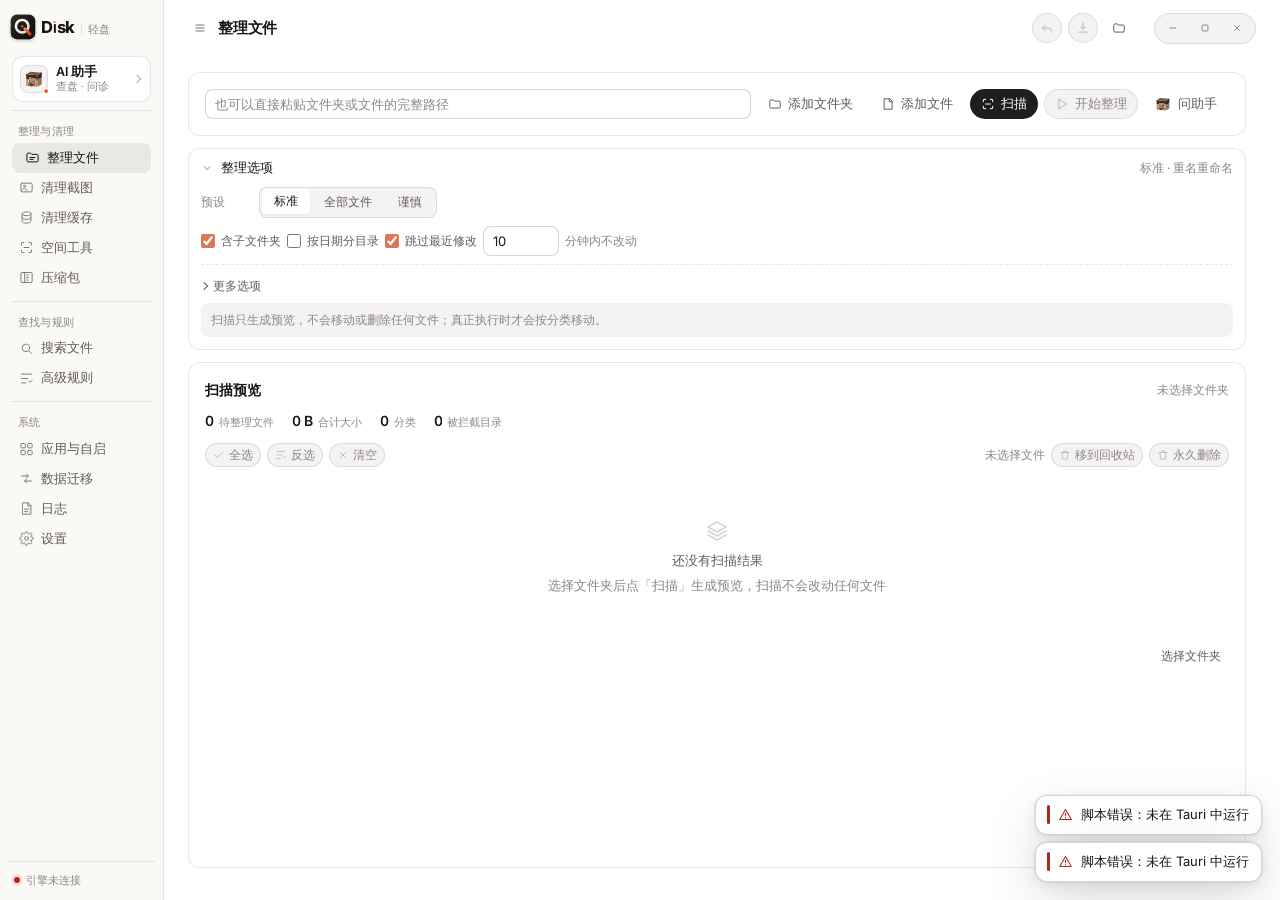
==== commit a991de9f: "pre-build 1.43.18 (full)" ====
--- a/src/web/index.html
+++ b/src/web/index.html
@@ -32,7 +32,7 @@
 <div class="rz rz-sw" data-resize="sw"></div>
 <div class="app" id="app">
   <aside class="sidebar">
-    <div class="brand">
+    <div class="brand" aria-label="轻盘 QDisk" title="轻盘 · QDisk">
       <div class="brand-mark" aria-hidden="true">
         <svg viewBox="0 0 64 64" width="26" height="26" fill="none" xmlns="http://www.w3.org/2000/svg">
           <defs>
@@ -57,8 +57,9 @@
           <line x1="36.5" y1="36.5" x2="49.5" y2="49.5" stroke="url(#qd-tail)" stroke-width="7.2" stroke-linecap="round"/>
         </svg>
       </div>
-      <div class="brand-text">
-        <strong data-i18n="app.name">轻盘</strong>
+      <div class="brand-lockup">
+        <span class="brand-disk" aria-hidden="true">D<span class="disk-i"><i class="disk-i-dot"></i><i class="disk-i-stem"></i></span>sk</span>
+        <span class="brand-cn" data-i18n="app.name">轻盘</span>
       </div>
     </div>
     <nav class="nav" id="nav"></nav>
--- a/src/web/styles.css
+++ b/src/web/styles.css
@@ -283,9 +283,10 @@
 .brand {
   display: flex;
   align-items: center;
-  gap: 6px;
+  gap: 5px;
   padding: 2px 2px var(--space-4);
   min-width: 0;
+  user-select: none;
 }
 .brand-mark {
   width: 26px;
@@ -299,6 +300,60 @@
   box-shadow: 0 1px 3px rgba(0, 0, 0, .18);
 }
 .brand-mark svg { width: 26px; height: 26px; display: block; }
+.brand-lockup {
+  display: inline-flex;
+  align-items: baseline;
+  min-width: 0;
+  gap: 6px;
+}
+.brand-disk {
+  display: inline-flex;
+  align-items: baseline;
+  font-family: var(--font);
+  font-size: 16.5px;
+  font-weight: 760;
+  letter-spacing: -.042em;
+  line-height: 1;
+  color: var(--text-1);
+}
+.disk-i {
+  position: relative;
+  display: inline-block;
+  width: .25em;
+  height: .75em;
+  margin-inline: .015em;
+  vertical-align: baseline;
+}
+.disk-i-stem {
+  position: absolute;
+  left: 50%;
+  bottom: 0;
+  width: .138em;
+  height: .545em;
+  border-radius: .04em;
+  background: currentColor;
+  transform: translateX(-50%);
+}
+.disk-i-dot {
+  position: absolute;
+  left: 50%;
+  top: .01em;
+  width: .175em;
+  height: .175em;
+  border-radius: 50%;
+  background: linear-gradient(135deg, #ff8c63 0%, #e85a2c 58%, #c43b16 100%);
+  transform: translateX(-50%);
+}
+.brand-cn {
+  font-size: 11px;
+  font-weight: 500;
+  color: var(--text-3);
+  padding-left: 6px;
+  border-left: 1px solid var(--line);
+  line-height: 1.1;
+  white-space: nowrap;
+}
+html[lang^="en"] .brand-cn { display: none; }
 .brand-text { display: flex; flex-direction: column; line-height: 1.25; min-width: 0; gap: 1px; }
 .brand-text strong { font-size: var(--fs-body); font-weight: 600; letter-spacing: -.01em; }
 .brand-text span {
@@ -309,7 +364,8 @@
   text-overflow: ellipsis;
 }
 .app.collapsed .brand { justify-content: center; padding-left: 0; padding-right: 0; }
-.app.collapsed .brand-text { display: none; }
+.app.collapsed .brand-text,
+.app.collapsed .brand-lockup { display: none; }
 
 /* 导航：分组靠 11px 标签与留白，选中态不染色 */
 .nav { display: flex; flex-direction: column; overflow: auto; min-height: 0; gap: var(--space-2); }
@@ -2293,6 +2349,7 @@
   .app { --sidebar-w: 60px; }
   .app .brand { justify-content: center; padding-left: 0; padding-right: 0; }
   .app .brand-text,
+  .app .brand-lockup,
   .app .nav-item .lbl,
   .app .nav-group-label,
   .app .sidebar-foot span:last-child { display: none; }
@@ -4317,36 +4374,176 @@
   .nav-item:hover .steve { transform: none; }
 }
 
-/* ================= AI 入口：与品牌图标协调的 28px 立体头像 ================= */
-.nav-item > .steve {
-  transition: translate var(--dur-2) var(--ease-out), transform var(--dur-jelly) var(--ease-elastic);
-}
+/* ================= 侧栏 AI 助手入口：QDisk 指令卡重构 ================= */
 .nav-item[data-id="ai"] {
-  height: 40px;
-  justify-content: center;
-  padding: 2px 0;
-  gap: 0;
+  position: relative;
+  height: 46px;
+  padding: 0 8px 0 7px;
+  gap: 8px;
+  justify-content: flex-start;
+  border-radius: 11px;
+  background: var(--surface);
+  border: 1px solid var(--line);
   overflow: visible;
-}
-.nav-item[data-id="ai"] .steve {
-  --steve-size: 28px;
+  transition: background-color var(--dur-2) var(--ease-out),
+              border-color var(--dur-2) var(--ease-out),
+              box-shadow var(--dur-2) var(--ease-out);
+}
+.nav-item[data-id="ai"]::before {
+  content: "";
+  position: absolute;
+  left: -1px;
+  top: 10px;
+  bottom: 10px;
+  width: 2.5px;
+  border-radius: 0 3px 3px 0;
+  background: var(--accent);
+  opacity: 0;
+  transform: scaleY(.5);
+  transition: opacity var(--dur-2) var(--ease-out), transform var(--dur-2) var(--ease-out);
+}
+.nav-item[data-id="ai"]:not(.active):hover {
+  background: var(--surface);
+  border-color: color-mix(in srgb, var(--accent) 36%, var(--line-strong));
+  box-shadow: var(--shadow-1);
+}
+.nav-item[data-id="ai"].active {
+  background: color-mix(in srgb, var(--accent) 8%, var(--surface));
+  border-color: color-mix(in srgb, var(--accent) 44%, var(--line));
+}
+.nav-item[data-id="ai"].active::before {
+  opacity: 1;
+  transform: scaleY(1);
+}
+.ai-nav-badge {
+  position: relative;
   width: 28px;
   height: 28px;
-}
-.nav-item[data-id="ai"].active > .steve { translate: 0 0; }
+  border-radius: 8px;
+  background: var(--surface-2);
+  border: 1px solid var(--line);
+  display: grid;
+  place-items: center;
+  flex: 0 0 auto;
+  overflow: visible;
+  transition: background-color var(--dur-2) var(--ease-out), border-color var(--dur-2) var(--ease-out);
+}
+.nav-item[data-id="ai"]:hover .ai-nav-badge,
+.nav-item[data-id="ai"].active .ai-nav-badge {
+  background: color-mix(in srgb, var(--accent) 11%, var(--surface-2));
+  border-color: color-mix(in srgb, var(--accent) 30%, var(--line));
+}
+.nav-item[data-id="ai"] .steve {
+  --steve-size: 22px;
+  width: 22px;
+  height: 22px;
+}
+.ai-nav-pip {
+  position: absolute;
+  right: -2px;
+  bottom: -2px;
+  width: 6px;
+  height: 6px;
+  border-radius: 50%;
+  background: linear-gradient(135deg, #ff8c63 0%, #e85a2c 60%, #c43b16 100%);
+  border: 1.5px solid var(--surface);
+  pointer-events: none;
+}
+.ai-nav-meta {
+  display: flex;
+  flex-direction: column;
+  min-width: 0;
+  flex: 1 1 auto;
+  gap: 1px;
+  line-height: 1.22;
+}
+.ai-nav-meta .lbl {
+  font-size: 12.5px;
+  font-weight: 600;
+  color: var(--text-1);
+  white-space: nowrap;
+  overflow: hidden;
+  text-overflow: ellipsis;
+}
+.ai-nav-sub {
+  font-size: 10.5px;
+  color: var(--text-3);
+  white-space: nowrap;
+  overflow: hidden;
+  text-overflow: ellipsis;
+}
+.ai-nav-arrow {
+  width: 6px;
+  height: 6px;
+  flex: 0 0 auto;
+  border-right: 1.5px solid var(--text-3);
+  border-top: 1.5px solid var(--text-3);
+  transform: rotate(45deg);
+  margin-right: 2px;
+  opacity: .68;
+  transition: transform var(--dur-2) var(--ease-out), border-color var(--dur-2) var(--ease-out), opacity var(--dur-2) var(--ease-out);
+}
+.nav-item[data-id="ai"]:hover .ai-nav-arrow {
+  transform: translateX(2px) rotate(45deg);
+  border-color: var(--accent);
+  opacity: 1;
+}
+.nav-item[data-id="ai"].active .ai-nav-arrow {
+  border-color: var(--accent);
+  opacity: 1;
+}
 .app.collapsed .nav-item[data-id="ai"] {
+  width: 100%;
   height: 36px;
   justify-content: center;
   gap: 0;
-  padding-left: 0;
-  padding-right: 0;
-}
-.app.collapsed .nav-item[data-id="ai"] .steve { --steve-size: 24px; width: 24px; height: 24px; }
-.app.collapsed .nav-item[data-id="ai"].active > .steve { translate: 0 0; }
+  padding: 0;
+  border-radius: 10px;
+}
+.app.collapsed .nav-item[data-id="ai"]::before { display: none; }
+.app.collapsed .nav-item[data-id="ai"] .ai-nav-meta,
+.app.collapsed .nav-item[data-id="ai"] .ai-nav-arrow { display: none; }
+.app.collapsed .nav-item[data-id="ai"] .ai-nav-badge {
+  width: 28px;
+  height: 28px;
+  border-color: transparent;
+  background: transparent;
+}
+.app.collapsed .nav-item[data-id="ai"] .steve { --steve-size: 22px; width: 22px; height: 22px; }
 @media (max-width: 940px) {
-  .nav-item[data-id="ai"] { height: 36px; justify-content: center; gap: 0; padding: 0; }
-  .nav-item[data-id="ai"] .steve { --steve-size: 24px; width: 24px; height: 24px; }
-  .nav-item[data-id="ai"].active > .steve { translate: 0 0; }
+  .nav-item[data-id="ai"] {
+    width: 100%;
+    height: 36px;
+    justify-content: center;
+    gap: 0;
+    padding: 0;
+    border-radius: 10px;
+  }
+  .nav-item[data-id="ai"]::before { display: none; }
+  .nav-item[data-id="ai"] .ai-nav-meta,
+  .nav-item[data-id="ai"] .ai-nav-arrow { display: none; }
+  .nav-item[data-id="ai"] .ai-nav-badge {
+    width: 28px;
+    height: 28px;
+    border-color: transparent;
+    background: transparent;
+  }
+  .nav-item[data-id="ai"] .steve { --steve-size: 22px; width: 22px; height: 22px; }
+}
+body[data-motion="off"] .nav-item[data-id="ai"],
+body[data-motion="off"] .nav-item[data-id="ai"]::before,
+body[data-motion="off"] .ai-nav-badge,
+body[data-motion="off"] .ai-nav-arrow,
+body[data-motion="lite"] .nav-item[data-id="ai"]::before,
+body[data-motion="lite"] .ai-nav-arrow { transition: none; }
+body[data-motion="off"] .nav-item[data-id="ai"]:hover .ai-nav-arrow,
+body[data-motion="lite"] .nav-item[data-id="ai"]:hover .ai-nav-arrow { transform: rotate(45deg); }
+@media (prefers-reduced-motion: reduce) {
+  .nav-item[data-id="ai"],
+  .nav-item[data-id="ai"]::before,
+  .ai-nav-badge,
+  .ai-nav-arrow { transition: none; }
+  .nav-item[data-id="ai"]:hover .ai-nav-arrow { transform: rotate(45deg); }
 }
 
 /* ---------------- AI 设置：获取模型 / 上下文窗口（1.23.12） ---------------- */
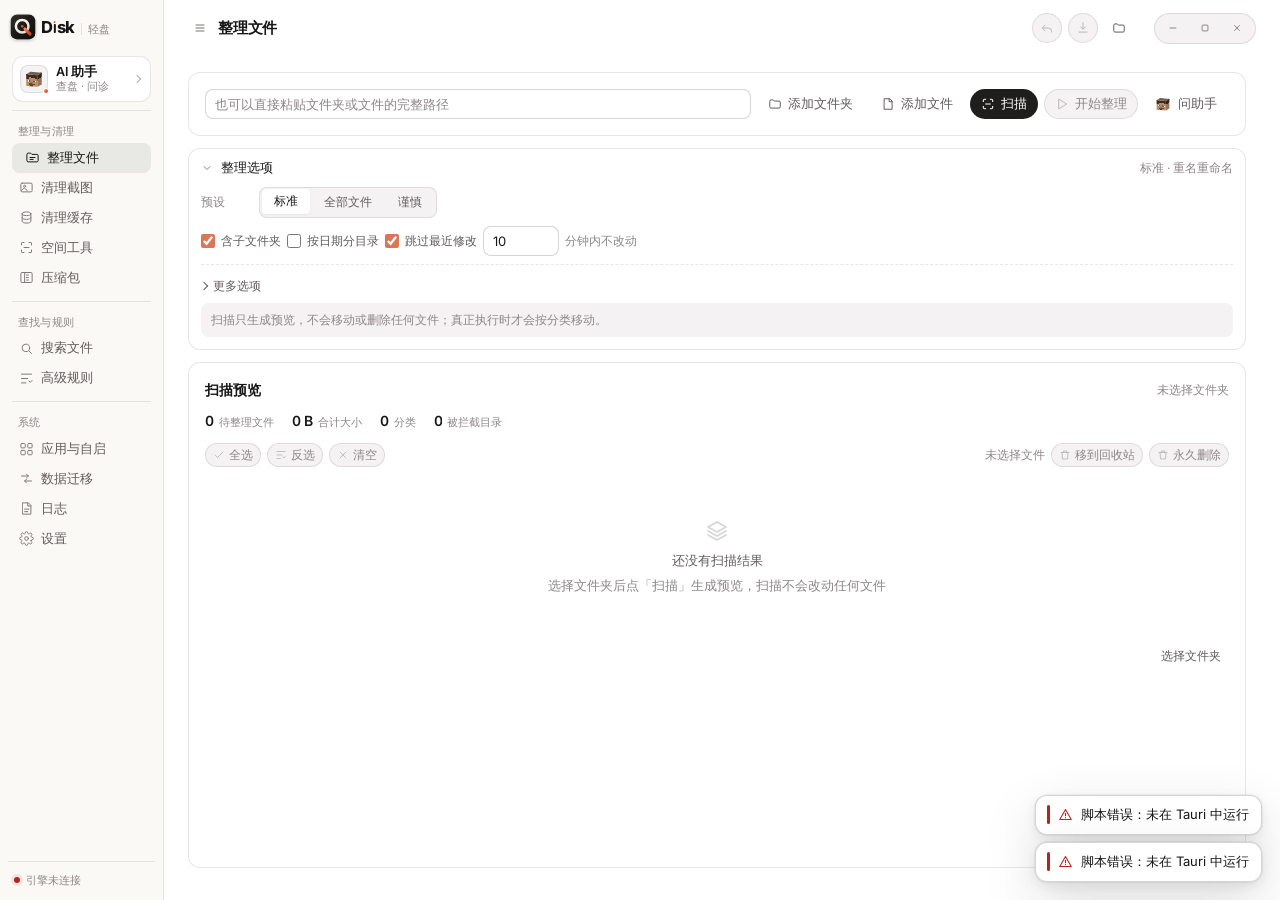
==== commit 698b15b4: "pre-build 1.44.0 (full)" ====
--- a/src/web/index.html
+++ b/src/web/index.html
@@ -102,9 +102,13 @@
 <div id="overlay" class="overlay" hidden>
   <div class="overlay-box">
     <span id="overlay-ic" class="ldr ldr-spin" aria-hidden="true"></span>
-    <div>
-      <div id="overlay-text">正在处理…</div>
-      <div class="overlay-bar" aria-hidden="true"></div>
+    <div class="overlay-body">
+      <div class="overlay-head">
+        <div id="overlay-text">正在处理…</div>
+        <div id="overlay-pct" class="overlay-pct mono" hidden></div>
+      </div>
+      <div id="overlay-sub" class="overlay-sub" hidden></div>
+      <div id="overlay-bar" class="overlay-bar" aria-hidden="true"><div id="overlay-fill" class="overlay-fill"></div></div>
     </div>
   </div>
 </div>
--- a/src/web/styles.css
+++ b/src/web/styles.css
@@ -1930,21 +1930,44 @@
   display: flex;
   align-items: center;
   gap: var(--space-3);
-  min-width: 172px;
+  min-width: 240px;
+  max-width: min(440px, calc(100vw - 40px));
   background: var(--surface);
   border: 1px solid var(--line-strong);
   border-radius: var(--radius-lg);
-  padding: 12px 16px;
+  padding: 14px 18px;
   box-shadow: var(--shadow-3);
   font-size: var(--fs-small);
-  color: var(--text-2);
+  color: var(--text-1);
   animation: rise-scale var(--dur-3) var(--ease-spring) both;
 }
-.overlay-box .ldr { width: 22px; height: 22px; color: var(--accent); }
+.overlay-box .ldr { flex: 0 0 auto; width: 22px; height: 22px; color: var(--accent); }
+.overlay-body { flex: 1 1 auto; min-width: 0; }
+.overlay-head {
+  display: flex;
+  align-items: baseline;
+  justify-content: space-between;
+  gap: var(--space-3);
+}
+.overlay-pct {
+  font-size: var(--fs-tiny);
+  color: var(--accent);
+  font-weight: 600;
+  flex-shrink: 0;
+}
+.overlay-sub {
+  margin-top: 3px;
+  font-size: var(--fs-tiny);
+  color: var(--text-3);
+  white-space: nowrap;
+  overflow: hidden;
+  text-overflow: ellipsis;
+}
 .overlay-bar {
-  height: 2px;
-  margin-top: 6px;
-  border-radius: 2px;
+  position: relative;
+  height: 3px;
+  margin-top: 8px;
+  border-radius: 99px;
   background: var(--surface-3);
   overflow: hidden;
 }
@@ -1953,9 +1976,68 @@
   display: block;
   width: 36%;
   height: 100%;
-  border-radius: 2px;
+  border-radius: 99px;
   background: var(--accent);
   animation: indet 1.1s var(--ease-out) infinite;
+}
+.overlay-bar.det::after {
+  display: none;
+}
+.overlay-fill {
+  display: none;
+  height: 100%;
+  width: 0%;
+  border-radius: 99px;
+  background: var(--accent);
+  transition: width 180ms var(--ease-out);
+}
+.overlay-bar.det .overlay-fill {
+  display: block;
+}
+
+.btn-spin {
+  display: inline-block;
+  width: 13px;
+  height: 13px;
+  border: 1.8px solid currentColor;
+  border-right-color: transparent;
+  border-radius: 50%;
+  flex-shrink: 0;
+  animation: gear-turn 0.8s linear infinite;
+}
+
+.mig-progress-card {
+  display: flex;
+  flex-direction: column;
+  gap: 10px;
+}
+.mig-progress-head {
+  display: flex;
+  align-items: center;
+  gap: 10px;
+}
+.mig-progress-head .ldr { width: 20px; height: 20px; color: var(--accent); flex-shrink: 0; }
+.mig-progress-track {
+  height: 6px;
+  border-radius: 99px;
+  background: var(--surface-3);
+  overflow: hidden;
+}
+.mig-progress-fill {
+  height: 100%;
+  width: 0%;
+  border-radius: 99px;
+  background: var(--accent);
+  transition: width 220ms var(--ease-out);
+}
+.upd-check-bar {
+  display: flex;
+  flex-direction: column;
+  gap: 6px;
+  padding: 10px 12px;
+  border-radius: var(--radius);
+  background: var(--surface-2);
+  border: 1px solid var(--line);
 }
 
 .modal-mask {
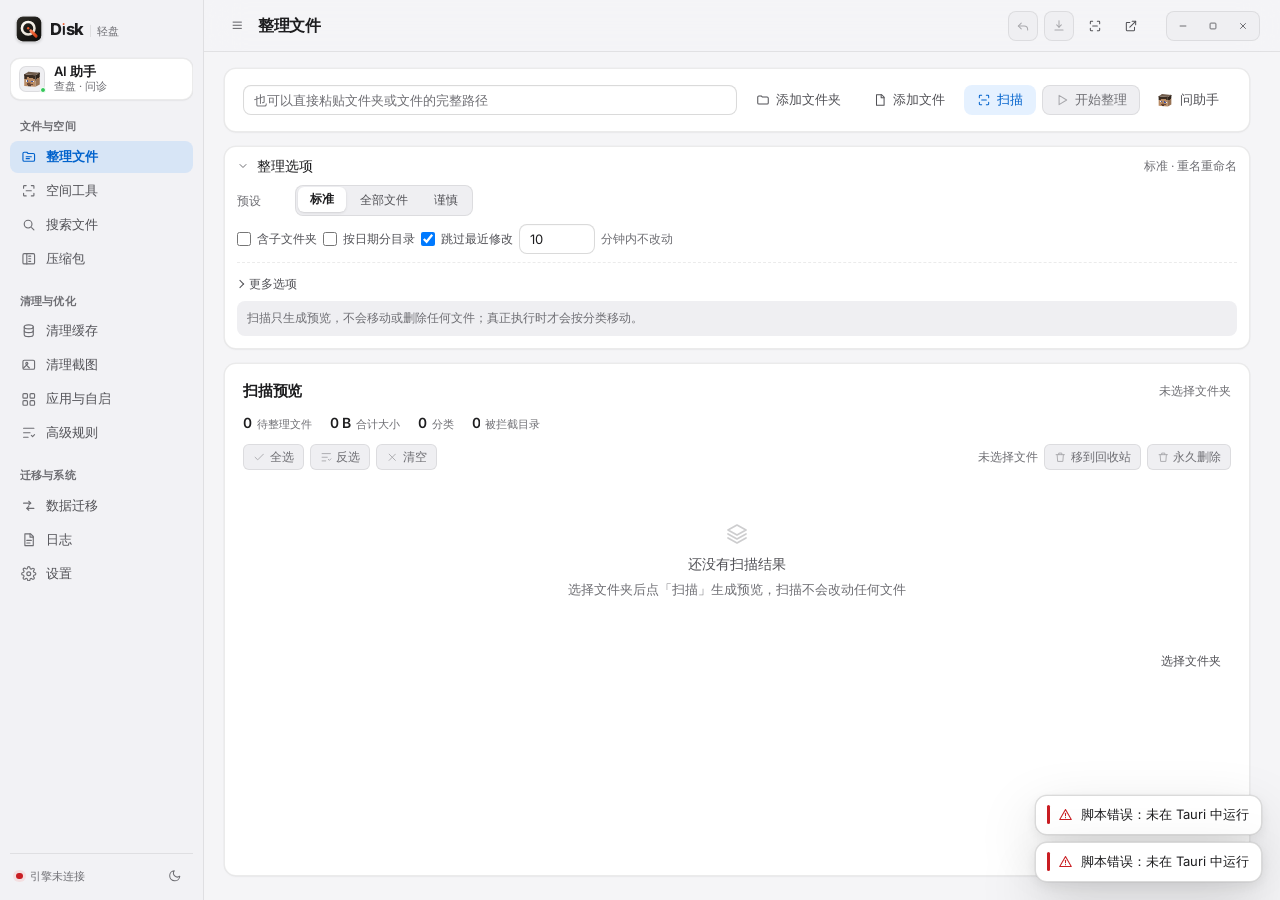
==== commit f238703c: "pre-build 1.47.0 (full)" ====
--- a/src/web/index.html
+++ b/src/web/index.html
@@ -8,6 +8,7 @@
 <head>
 <meta charset="utf-8">
 <meta name="viewport" content="width=device-width, initial-scale=1">
+<meta name="color-scheme" content="light dark">
 <title>轻盘</title>
 <link rel="preload" href="assets/fonts/Inter-latin.woff2" as="font" type="font/woff2" crossorigin>
 <script>
@@ -66,6 +67,7 @@
     <div class="sidebar-foot">
       <span class="dot" id="engine-dot"></span>
       <span id="engine-label" data-i18n="status.connecting">正在连接引擎…</span>
+      <button class="sidebar-theme-btn" id="theme-quick-btn" type="button" title="切换浅色 / 深色外观" aria-label="切换浅色或深色外观"></button>
     </div>
   </aside>
 
--- a/src/web/styles.css
+++ b/src/web/styles.css
@@ -1,14 +1,14 @@
 /* ============================================================
-   整理助手 · 界面样式（Linear 风格重构版 1.0.16）
+   轻盘 QDisk · 界面样式（Apple Native / macOS Sequoia & Notes 设计体系 v1.47.0）
    ------------------------------------------------------------
    结构：字体 → 令牌 → 基础 → 骨架 → 容器 → 控件 → 表格 → 反馈
         → 覆盖层 → 动效 → 响应式
    纪律：
-   1. 页面 JS 只通过 class 与少量 CSS 变量（--accent/--danger/--space-2…）
-      与本文件耦合，所以旧 class 名与旧变量名全部保留兼容，不删只改。
-   2. 层级只靠 1px 线与留白表达，阴影只用于浮层（弹窗/菜单/Toast/预览）。
-   3. 强调色只有一个（--accent），只给主操作、选中与焦点。
-   4. 圆角/间距/字号一律走 token，禁止在组件里写魔法值。
+   1. 页面 JS 只通过 class 与语义化 CSS 变量与本文件耦合，旧 class 名与旧变量名全部保留兼容。
+   2. 三层静谧表面层级：侧栏(--sidebar-bg) → 分组画布(--canvas) → 纸面卡片(--surface)，
+      依靠细微明度差、发丝描边与极轻投影分层，拒绝厚重线框与「盒中盒」。
+   3. 强调色统一为 Apple System Blue (--accent / --accent-solid)，开关采用 Apple System Green (--switch-on)。
+   4. 圆角/间距/字号一律走 token，严格满足 WCAG AA 对比度（文本 ≥4.5:1，控件边界 ≥3:1）。
    ============================================================ */
 
 /* ---------- 字体：Inter 可变字体（SIL OFL 1.1，随包离线，见 assets/fonts/OFL.txt） ---------- */
@@ -23,20 +23,19 @@
     U+FEFF, U+FFFD;
 }
 
-/* ---------- 设计令牌 ---------- */
+/* ---------- 设计令牌（Apple Native · 浅色 / 深色，全项通过 WCAG AA） ---------- */
 :root {
-  /* 字体：Inter 管拉丁与数字，中文回落雅黑，保证同一套字号/字重/行距 */
-  --font: "Inter", "Microsoft YaHei UI", "Microsoft YaHei", "Segoe UI", system-ui, sans-serif;
-  --mono: "JetBrains Mono", "Cascadia Mono", Consolas, "Microsoft YaHei UI", monospace;
-  /* 思考过程：Claude 的思考正文是普通无衬线，不是衬线体——
-     两段文字靠「字号更小、颜色更浅、装进卡片」区分，而不是换字体。 */
+  color-scheme: light;
+  /* 字体：SF Pro / Inter 管拉丁与数字，中文回落苹方 / 雅黑，清晰通透 */
+  --font: -apple-system, BlinkMacSystemFont, "SF Pro Text", "Inter", "PingFang SC", "Microsoft YaHei UI", "Segoe UI", system-ui, sans-serif;
+  --mono: "SF Mono", "JetBrains Mono", "Cascadia Mono", Consolas, "Microsoft YaHei UI", monospace;
   --font-thought: var(--font);
 
-  --fs-title: 15px;   /* 页面标题 */
-  --fs-group: 13px;   /* 区块标题 / 正文强调 */
+  --fs-title: 16px;   /* 顶栏页面标题 */
+  --fs-group: 13.5px; /* 区块标题 / 正文强调 */
   --fs-body: 13px;    /* 正文 */
   --fs-small: 12px;   /* 次要文字 / 控件 */
-  --fs-tiny: 11px;    /* 标签 / 元信息 */
+  --fs-tiny: 11px;    /* 分组标签 / 元信息 */
   --lh: 1.5;
 
   --space-1: 4px;
@@ -48,92 +47,104 @@
   --space-7: 24px;
   --space-8: 32px;
 
-  /* 圆角阶梯照 Claude：4 / 8 / 16，卡片取 12，按钮用胶囊 */
-  --radius-sm: 4px;
+  /* Apple macOS 原生圆角阶梯：6（小控件/分段滑块）/ 8（按钮/输入/列表行）/ 12（分组卡片）/ 14（弹窗 Sheet） */
+  --radius-sm: 6px;
   --radius: 8px;
   --radius-lg: 12px;
-  --radius-xl: 16px;
-
-  /* 对话流里卡片/折叠块的最大宽度。以前只写了 var(--card-max) 却没定义，
-     等于 max-width 被浏览器当成无效值丢掉——卡片会一直撑到整列宽。 */
-  --card-max: 572px;
-
-  --row-h: 32px;
+  --radius-xl: 14px;
+
+  --card-max: 600px;
+
+  --row-h: 34px;
   --ctrl-h: 30px;
-  /* 侧栏宽度：按内容定宽（164px 含 1px 右线），不再留大片右侧空白。
-     收起态与窄窗自动收轨见 .app.collapsed / 响应式区块。 */
-  --sidebar-w: 164px;
-
-  /* 表面：暖白画布 → 卡片/对话面 → 气泡与次级面 → 第三层 */
-  --canvas: #faf9f5;
+  /* Apple Notes / Finder 标准 Source List 宽度：204px，收起态 60px */
+  --sidebar-w: 204px;
+
+  /* 三层表面层级：静谧侧栏 → Apple 分组画布 → 纯白纸面卡片 → 凹槽控件面 */
+  --sidebar-bg: #f2f2f5;
+  --canvas: #f5f5f7;
   --surface: #ffffff;
-  --surface-2: #f4f2f3;
-  --surface-3: #ece9e6;
-  --hover: rgba(22, 22, 22, .05);
-  --nav-active: rgba(22, 22, 22, .075);
-
-  /* 分隔线：Claude 的描边比一般 UI 淡，靠留白分层 */
-  --line: rgba(22, 22, 22, .10);
-  --line-strong: rgba(22, 22, 22, .18);
-
-  --text-1: #161616;
-  --text-2: #615b5c;
-  --text-3: #8d8688;
-
-  /* 珊瑚：--accent 只用于描边、焦点、选中条、图标（不承担文字对比度）；
-     文字与主按钮走下面两个更深的同色系值，保证 AA。
-     --accent-solid 是主操作按钮的填充：Claude 的主按钮是近黑，白字 17:1。 */
-  --accent: #d97757;
-  --accent-text: #b9553a;
-  --accent-hover: #c46343;
-  --accent-solid: #1f1e1d;
-  --accent-solid-hover: #33312f;
-  --accent-weak: rgba(217, 119, 87, .12);
-  --accent-ring: rgba(217, 119, 87, .30);
-
-  --danger: #b3261e;
-  --danger-weak: rgba(179, 38, 30, .10);
-  --ok: #0d6b49;
-  --ok-weak: rgba(13, 107, 73, .10);
-  --warn: #8a5300;
-  --warn-weak: rgba(138, 83, 0, .10);
+  --surface-2: #efeff2;
+  --surface-3: #e5e5ea;
+  --hover: rgba(0, 0, 0, .045);
+  --nav-active: rgba(0, 122, 255, .115);
+
+  /* 发丝分隔线 */
+  --line: rgba(0, 0, 0, .078);
+  --line-strong: rgba(0, 0, 0, .145);
+
+  /* 文本墨色（白卡对比度：16.8:1 / 7.9:1 / 5.1:1） */
+  --text-1: #1d1d1f;
+  --text-2: #515156;
+  --text-3: #6e6e73;
+
+  /* Apple System Blue 强调体系（文字 5.8:1 / 实心按钮白字 4.7:1） */
+  --accent: #007aff;
+  --accent-text: #0062cc;
+  --accent-hover: #0066d6;
+  --accent-solid: #0071e3;
+  --accent-solid-hover: #005ec2;
+  --accent-weak: rgba(0, 122, 255, .10);
+  --accent-ring: rgba(0, 122, 255, .28);
+  --notes-accent: #d4920a;
+
+  /* 语义色（Apple HIG Accessible Light） */
+  --danger: #c91d22;
+  --danger-weak: rgba(255, 59, 48, .10);
+  --ok: #157347;
+  --ok-weak: rgba(52, 199, 89, .12);
+  --warn: #945800;
+  --warn-weak: rgba(255, 149, 0, .12);
+  --switch-on: #34c759;
   --on-solid: #ffffff;
 
-  /* 图表色板（用于环形图、空间画像等可视化组件，深浅自适应） */
-  --chart-1: #3b82f6; /* 蓝 */
-  --chart-2: #10b981; /* 绿 */
-  --chart-3: #f59e0b; /* 琥珀黄 */
-  --chart-4: #ef4444; /* 红 */
-  --chart-5: #8b5cf6; /* 紫 */
-  --chart-6: #06b6d4; /* 青 */
-  --chart-7: #64748b; /* 灰蓝 */
-
-  /* 应用字母图标：全中性，不再轮换六色 */
-  --icon-tile: #efece7;
-  --icon-fg: #5f5957;
-
-  /* 浮层阴影：卡片不用阴影，只有浮起来的元素用；色相跟着暖白走 */
-  --shadow-1: 0 1px 2px rgba(22, 22, 22, .06);
-  --shadow-2: 0 10px 28px rgba(22, 22, 22, .10), 0 2px 8px rgba(22, 22, 22, .05);
-  /* 第三层：真正浮在内容之上的弹窗 / 菜单 / Toast */
-  --shadow-3: 0 22px 56px rgba(22, 22, 22, .16), 0 4px 14px rgba(22, 22, 22, .08),
-    0 0 0 1px rgba(22, 22, 22, .05);
-
-  /* 叠加层：遮罩深浅决定层级，模糊负责把底下的内容推远 */
-  --scrim: rgba(20, 18, 17, .38);
-  --scrim-strong: rgba(16, 14, 13, .54);
-  --scrim-blur: blur(3px) saturate(.94);
+  /* AI 对话与浮层磨砂表面 */
+  --ai-rail-bg: #f7f7fa;
+  --ai-user-bg: #ebf3ff;
+  --glass-bg: rgba(255, 255, 255, .86);
+  --topbar-bg: rgba(245, 245, 247, .82);
+
+  /* 图表色板（Apple HIG 系统色系） */
+  --chart-1: #007aff;
+  --chart-2: #34c759;
+  --chart-3: #ff9500;
+  --chart-4: #ff3b30;
+  --chart-5: #af52de;
+  --chart-6: #32ade6;
+  --chart-7: #8e8e93;
+
+  /* 应用字母图标底 */
+  --icon-tile: #ebebf0;
+  --icon-fg: #515156;
+
+  /* Apple 轻盈层级阴影 */
+  --shadow-card: 0 1px 2px rgba(0, 0, 0, .035), 0 0 0 .5px rgba(0, 0, 0, .045);
+  --shadow-btn: 0 .5px 1px rgba(0, 0, 0, .07);
+  --shadow-seg: 0 1px 3px rgba(0, 0, 0, .10), 0 .5px 1px rgba(0, 0, 0, .06);
+  --shadow-1: 0 1px 3px rgba(0, 0, 0, .07);
+  --shadow-2: 0 10px 28px rgba(0, 0, 0, .10), 0 2px 8px rgba(0, 0, 0, .05);
+  --shadow-3: 0 24px 60px rgba(0, 0, 0, .17), 0 4px 14px rgba(0, 0, 0, .08),
+    0 0 0 .5px rgba(0, 0, 0, .08);
+
+  /* 叠加层遮罩 */
+  --scrim: rgba(15, 15, 20, .32);
+  --scrim-strong: rgba(12, 12, 16, .46);
+  --scrim-blur: blur(6px) saturate(1.1);
 
   --ease: cubic-bezier(.16, 1, .3, 1);
   --ease-out: cubic-bezier(.22, .61, .36, 1);
-  --ease-spring: cubic-bezier(.34, 1.32, .64, 1);
+  --ease-spring: cubic-bezier(.32, 1.18, .64, 1);
   --dur: 140ms;
   --dur-1: 120ms;
   --dur-2: 160ms;
   --dur-3: 220ms;
   --dur-4: 280ms;
 
-  /* ---- 兼容别名：旧 class 与页面内联 var() 继续可用 ---- */
+  /* 滚动条令牌 */
+  --sb-thumb: rgba(0, 0, 0, .20);
+  --sb-thumb-hover: rgba(0, 0, 0, .34);
+
+  /* ---- 兼容别名 ---- */
   --bg: var(--canvas);
   --bg-elev: var(--surface);
   --bg-subtle: var(--surface-2);
@@ -143,58 +154,70 @@
 
 html[data-theme="dark"] {
   color-scheme: dark;
-  /* Claude 深色：底 #191919，浮起来的层一档一档加亮 */
-  --canvas: #191919;
-  --surface: #1f1f1f;
-  --surface-2: #232323;
-  --surface-3: #2b2b2b;
-  --hover: rgba(255, 255, 255, .06);
-  --nav-active: rgba(255, 255, 255, .09);
+  /* macOS Sequoia Dark：深邃中性石墨灰，不偏蓝不发脏 */
+  --sidebar-bg: #1b1b1e;
+  --canvas: #141416;
+  --surface: #222225;
+  --surface-2: #2c2c30;
+  --surface-3: #38383d;
+  --hover: rgba(255, 255, 255, .065);
+  --nav-active: rgba(10, 132, 255, .22);
 
   --line: rgba(255, 255, 255, .09);
-  --line-strong: rgba(255, 255, 255, .18);
-
-  --text-1: #fdfdfd;
-  --text-2: #beb6b8;
-  --text-3: #9c9395;
-
-  /* 深色下珊瑚要提亮才读得清；主按钮仍是近黑底白字 */
-  --accent: #d97757;
-  --accent-text: #e79b80;
-  --accent-hover: #e08b6b;
-  --accent-solid: #f5f2ee;
-  --accent-solid-hover: #ffffff;
-  --accent-weak: rgba(217, 119, 87, .18);
-  --accent-ring: rgba(217, 119, 87, .34);
-
-  --danger: #f2555a;
-  --danger-weak: rgba(242, 85, 90, .12);
-  --ok: #3fb984;
-  --ok-weak: rgba(63, 185, 132, .12);
-  --warn: #e0a458;
-  --warn-weak: rgba(224, 164, 88, .12);
-  --on-solid: #191919;
-
-  /* 图表色板（深色模式：提升对比度与饱和度，防暗沉） */
-  --chart-1: #60a5fa;
-  --chart-2: #34d399;
-  --chart-3: #fbbf24;
-  --chart-4: #f87171;
-  --chart-5: #a78bfa;
-  --chart-6: #22d3ee;
-  --chart-7: #94a3b8;
+  --line-strong: rgba(255, 255, 255, .17);
+
+  --text-1: #f5f5f7;
+  --text-2: #aeaeb2;
+  --text-3: #98989d;
+
+  --accent: #0a84ff;
+  --accent-text: #4da3ff;
+  --accent-hover: #409cff;
+  --accent-solid: #0071e3;
+  --accent-solid-hover: #1b82f2;
+  --accent-weak: rgba(10, 132, 255, .18);
+  --accent-ring: rgba(10, 132, 255, .36);
+  --notes-accent: #ffd60a;
+
+  --danger: #ff6961;
+  --danger-weak: rgba(255, 69, 58, .15);
+  --ok: #34d058;
+  --ok-weak: rgba(48, 209, 88, .15);
+  --warn: #ffb340;
+  --warn-weak: rgba(255, 159, 10, .15);
+  --switch-on: #30d158;
+  --on-solid: #ffffff;
+
+  --ai-rail-bg: #1a1a1d;
+  --ai-user-bg: rgba(10, 132, 255, .20);
+  --glass-bg: rgba(36, 36, 40, .86);
+  --topbar-bg: rgba(20, 20, 22, .82);
+
+  --chart-1: #0a84ff;
+  --chart-2: #30d158;
+  --chart-3: #ff9f0a;
+  --chart-4: #ff453a;
+  --chart-5: #bf5af2;
+  --chart-6: #64d2ff;
+  --chart-7: #98989d;
 
   --icon-tile: rgba(255, 255, 255, .09);
-  --icon-fg: #beb6b8;
-
-  --shadow-1: 0 1px 2px rgba(0, 0, 0, .5);
+  --icon-fg: #aeaeb2;
+
+  --shadow-card: 0 1px 3px rgba(0, 0, 0, .28), inset 0 .5px 0 rgba(255, 255, 255, .05);
+  --shadow-btn: 0 .5px 1px rgba(0, 0, 0, .35);
+  --shadow-seg: 0 1px 3px rgba(0, 0, 0, .40), inset 0 .5px 0 rgba(255, 255, 255, .08);
+  --shadow-1: 0 1px 3px rgba(0, 0, 0, .45);
   --shadow-2: 0 16px 40px rgba(0, 0, 0, .55), 0 2px 8px rgba(0, 0, 0, .4);
-  --shadow-3: 0 28px 72px rgba(0, 0, 0, .68), 0 6px 18px rgba(0, 0, 0, .5),
-    0 0 0 1px rgba(255, 255, 255, .07);
-
-  --scrim: rgba(0, 0, 0, .58);
-  --scrim-strong: rgba(0, 0, 0, .72);
-  --scrim-blur: blur(3px) saturate(.9);
+  --shadow-3: 0 28px 72px rgba(0, 0, 0, .70), 0 6px 18px rgba(0, 0, 0, .5),
+    0 0 0 .5px rgba(255, 255, 255, .10);
+
+  --scrim: rgba(0, 0, 0, .54);
+  --scrim-strong: rgba(0, 0, 0, .70);
+  --scrim-blur: blur(6px) saturate(1.0);
+
+  --sb-thumb: rgba(255, 255, 255, .22);
+  --sb-thumb-hover: rgba(255, 255, 255, .36);
 }
 
 html[data-theme="light"] { color-scheme: light; }
@@ -211,6 +234,7 @@
   line-height: var(--lh);
   color: var(--text-1);
   background: var(--canvas);
+  accent-color: var(--accent);
   font-feature-settings: "cv11" 1, "ss01" 1;
   overflow: hidden;
   -webkit-touch-callout: none;
@@ -232,16 +256,28 @@
 
 ::selection { background: var(--accent-weak); }
 
-* { scrollbar-width: thin; scrollbar-color: var(--line-strong) transparent; }
-::-webkit-scrollbar { width: 10px; height: 10px; }
-::-webkit-scrollbar-thumb {
-  background: var(--line-strong);
-  border-radius: 10px;
-  border: 2px solid transparent;
-  background-clip: content-box;
-}
-::-webkit-scrollbar-thumb:hover { background-color: var(--text-3); }
-::-webkit-scrollbar-corner { background: transparent; }
+/* 现代标准滚动条 + 旧 WebKit 降级（避免同时生效冲突） */
+* { scrollbar-width: thin; scrollbar-color: var(--sb-thumb) transparent; }
+@supports not (scrollbar-color: auto) {
+  * { scrollbar-width: auto; }
+  ::-webkit-scrollbar { width: 9px; height: 9px; }
+  ::-webkit-scrollbar-thumb {
+    background: var(--sb-thumb);
+    border-radius: 10px;
+    border: 2px solid transparent;
+    background-clip: content-box;
+  }
+  ::-webkit-scrollbar-thumb:hover { background-color: var(--sb-thumb-hover); }
+  ::-webkit-scrollbar-corner { background: transparent; }
+}
+
+/* 高对比度模式安全兜底（WCAG Forced Colors Mode） */
+@media (forced-colors: active) {
+  .card, .section, .set-card, .wb-bar, .btn, .nav-item.active, .wb-tab.active, .seg .chip.active {
+    border: 1px solid CanvasText;
+  }
+  .btn.primary { border-color: Highlight; }
+}
 
 h1, h2, h3, p { margin: 0; }
 h1, h2, h3 { font-weight: 600; letter-spacing: -.006em; }
@@ -269,22 +305,22 @@
 }
 .app.collapsed { --sidebar-w: 60px; }
 
-/* 侧栏：与画布同色系，只用一条右线分隔 */
+/* 侧栏：Apple Notes / Finder 静谧源列表底色 */
 .sidebar {
   display: flex;
   flex-direction: column;
   min-height: 0;
-  background: var(--canvas);
+  background: var(--sidebar-bg);
   border-right: 1px solid var(--line);
-  padding: var(--space-4) var(--space-2) var(--space-3);
+  padding: 14px 10px 10px;
   transition: width var(--dur-2) var(--ease);
 }
 
 .brand {
   display: flex;
   align-items: center;
-  gap: 5px;
-  padding: 2px 2px var(--space-4);
+  gap: 8px;
+  padding: 2px 6px 14px;
   min-width: 0;
   user-select: none;
 }
@@ -389,41 +425,54 @@
   margin-top: auto;
   display: flex;
   align-items: center;
-  gap: 6px;
-  padding: var(--space-3) 6px 2px;
+  gap: 7px;
+  padding: 10px 6px 2px;
   font-size: var(--fs-tiny);
   color: var(--text-3);
   border-top: 1px solid var(--line);
   min-width: 0;
 }
-.sidebar-foot span:last-child { overflow: hidden; white-space: nowrap; text-overflow: ellipsis; }
-.app.collapsed .sidebar-foot span:last-child { display: none; }
+#engine-label { flex: 1 1 auto; min-width: 0; overflow: hidden; white-space: nowrap; text-overflow: ellipsis; }
+.sidebar-theme-btn {
+  flex: 0 0 auto;
+  width: 24px;
+  height: 24px;
+  padding: 0;
+  border: 0;
+  border-radius: var(--radius-sm);
+  background: transparent;
+  color: var(--text-3);
+  display: inline-grid;
+  place-items: center;
+  cursor: pointer;
+  transition: background var(--dur-1) var(--ease), color var(--dur-1) var(--ease);
+}
+.sidebar-theme-btn:hover { background: var(--hover); color: var(--text-1); }
+.sidebar-theme-btn:active { transform: scale(.93); }
+.app.collapsed #engine-label,
+.app.collapsed .sidebar-theme-btn { display: none; }
 .app.collapsed .sidebar-foot { justify-content: center; padding-left: 0; padding-right: 0; }
 
-/* ---------- 侧栏：与软件其余部分同一套表面与描边（脚本版） ----------
-   尺寸回到既有规格：13px 字 / 15px 图标 / 30px 行高，
-   只保留两处轻量交互：悬停描边、选中态左侧强调条。
-   模糊、悬浮面板、自定义底色全部取消——背景直接用 --surface-2，
-   与其余界面同一套主题令牌，浅色深色都自动适配。 */
+/* ---------- 侧栏源列表（Apple Finder / Notes 风格） ---------- */
 .sidebar {
-  background: var(--canvas);
+  background: var(--sidebar-bg);
   border-right: 1px solid var(--line);
-  padding: var(--space-4) var(--space-2) var(--space-3);
-}
-
-.nav { gap: 0; padding: 4px var(--space-1) 0; overflow-y: auto; overflow-x: hidden; scrollbar-width: thin; }
-.nav-group { gap: 0; }
+  padding: 14px 10px 10px;
+}
+
+.nav { gap: 2px; padding: 2px 0 8px; overflow-y: auto; overflow-x: hidden; scrollbar-width: thin; }
+.nav-group { gap: 2px; }
 .nav-group + .nav-group {
-  margin-top: var(--space-2);
-  padding-top: var(--space-2);
-  border-top: 1px solid var(--line);
+  margin-top: 12px;
+  padding-top: 0;
+  border-top: 0;
 }
 .nav-group-label {
-  padding: 4px 6px 3px;
+  padding: 4px 10px 4px;
   color: var(--text-3);
-  font-size: var(--fs-tiny);
-  font-weight: 500;
-  letter-spacing: .02em;
+  font-size: 11px;
+  font-weight: 600;
+  letter-spacing: .015em;
 }
 
 .nav-item {
@@ -432,100 +481,91 @@
   align-items: center;
   flex: 0 0 auto;
   width: 100%;
-  height: 30px;
-  gap: 7px;
-  padding: 0 6px;
+  height: 32px;
+  gap: 9px;
+  padding: 0 10px;
   border: 1px solid transparent;
   border-radius: var(--radius);
   background: transparent;
   color: var(--text-2);
   font-size: var(--fs-body);
+  font-weight: 450;
   text-align: left;
   cursor: pointer;
   transition: background-color var(--dur-1) var(--ease-out),
-              color var(--dur-1) var(--ease-out),
-              border-color var(--dur-1) var(--ease-out);
-}
-.nav-item svg { width: 15px; height: 15px; stroke-width: 1.6; opacity: .8; }
+              color var(--dur-1) var(--ease-out);
+}
+.nav-item svg { width: 15.5px; height: 15.5px; stroke-width: 1.75; color: var(--text-3); transition: color var(--dur-1) var(--ease-out); }
 
 .nav-item:not(.active):hover {
   background: var(--hover);
-  border-color: var(--line);
+  border-color: transparent;
   color: var(--text-1);
 }
-.nav-item:not(.active):hover svg { opacity: 1; }
+.nav-item:not(.active):hover svg { color: var(--text-2); }
 .nav-item:active { background: var(--nav-active); }
 
 .nav-item.active {
   background: var(--nav-active);
-  color: var(--text-1);
-  font-weight: 500;
-}
-.nav-item.active svg { opacity: 1; }
-
-/* 键盘焦点：2px 内描边，不改变盒模型 */
+  color: var(--accent-text);
+  font-weight: 600;
+}
+.nav-item.active svg { color: var(--accent-text); opacity: 1; }
+
+/* 键盘焦点：2px Apple 焦点环，不改变盒模型 */
 .nav-item:focus-visible {
   outline: 2px solid var(--accent);
   outline-offset: -2px;
   color: var(--text-1);
 }
 
-/* 选中态左侧 3px 强调条：落在条目内侧，不参与布局与滚动 */
-/* 选中态只靠浅底色块，不再加左侧彩色条（Claude 的侧栏没有彩色指示条） */
-
-/* 选中态右移：只挪图标与文字 6px，底色块原地不动。
-   用独立的 translate 属性而不是 transform，这样它和图标悬停的
-   scale/rotate 是叠加关系，不会互相覆盖（也就不会「一碰就跳回去」）。 */
+/* 保持沉稳锚定：移除左右跳动位移，贴合 macOS 原生 Source List 手感 */
 .nav-item > svg,
-.nav-item > .lbl {
-  transition: translate var(--dur-2) var(--ease-out);
-}
+.nav-item > .lbl { transition: color var(--dur-1) var(--ease-out); }
 .nav-item.active > svg,
-.nav-item.active > .lbl { translate: 6px 0; }
-
-/* 收起态：只有图标且居中。保留 2px 轻微右移，和展开态同向但不会顶到
-   选中底色块的右缘（展开态 6px 不变）。 */
-.app.collapsed .nav-item.active > svg { translate: 2px 0; }
-
-/* 收起：60px 图标轨。几何与窄窗自动收轨完全一致（沿用默认 8px 边距），
-   选中强调条与黑色 Logo 底都保留，两套折叠不再各走一套样式。 */
+.nav-item.active > .lbl { translate: none; }
+.app.collapsed .nav-item.active > svg { translate: none; }
 .app.collapsed .nav-item { justify-content: center; padding: 0; }
 
 .dot {
-  width: 6px;
-  height: 6px;
+  width: 6.5px;
+  height: 6.5px;
   border-radius: 50%;
   background: var(--text-3);
   flex: 0 0 auto;
   transition: background var(--dur-2) var(--ease), box-shadow var(--dur-2) var(--ease);
 }
-.dot.ok { background: var(--ok); box-shadow: 0 0 0 3px var(--ok-weak); }
+.dot.ok { background: var(--switch-on); box-shadow: 0 0 0 3px var(--ok-weak); }
 .dot.bad { background: var(--danger); box-shadow: 0 0 0 3px var(--danger-weak); }
 
-/* 主区 */
+/* 主区：Apple 分组画布底色，让纯白纸面卡片自然浮现 */
 .main {
   display: grid;
   grid-template-rows: auto minmax(0, 1fr);
   height: 100vh;
   min-width: 0;
   min-height: 0;
-  background: var(--surface);
+  background: var(--canvas);
 }
 .topbar {
   display: flex;
   align-items: center;
   justify-content: space-between;
   gap: var(--space-4);
-  padding: 0 var(--space-7);
-  min-height: 56px;
-  background: transparent;
-}
-.topbar .lead { display: flex; align-items: center; gap: var(--space-1); min-width: 0; flex: 1 1 auto; }
+  padding: 0 var(--space-6);
+  min-height: 52px;
+  background: var(--topbar-bg);
+  backdrop-filter: blur(18px) saturate(1.4);
+  -webkit-backdrop-filter: blur(18px) saturate(1.4);
+  border-bottom: 1px solid var(--line);
+  z-index: 10;
+}
+.topbar .lead { display: flex; align-items: center; gap: 6px; min-width: 0; flex: 1 1 auto; }
 .title-wrap { min-width: 0; padding-left: 2px; }
 .title-wrap h1 {
   font-size: var(--fs-title);
   font-weight: 600;
-  letter-spacing: -.012em;
+  letter-spacing: -.018em;
   line-height: 1.3;
   white-space: nowrap;
   overflow: hidden;
@@ -550,11 +590,11 @@
   overflow-y: auto;
   overflow-x: auto;
   min-height: 0;
-  padding: 0 var(--space-7) var(--space-8);
+  padding: 0 var(--space-6) var(--space-7);
   scrollbar-gutter: stable;
 }
 .page-host { display: flex; flex-direction: column; flex: 1 0 auto; gap: var(--space-4); min-height: min-content; padding-top: var(--space-5); }
-.page-body { display: flex; flex-direction: column; flex: 1 0 auto; gap: var(--space-4); min-width: 0; min-height: 0; }
+.page-body { display: flex; flex-direction: column; flex: 1 0 auto; gap: 14px; min-width: 0; min-height: 0; }
 
 /* 页面填充骨架：命令条 + 可拉伸结果卡，结果区自己滚动，页脚贴底 */
 .page-fill { flex: 1 1 auto; min-height: 0; }
@@ -581,8 +621,9 @@
 .shot-unit { color: var(--text-3); }
 .shot-dot { width: 3px; height: 3px; border-radius: 50%; background: var(--text-3); opacity: .55; }
 .shot-tools { margin-left: auto; display: flex; align-items: center; gap: 6px; flex-wrap: wrap; }
-.shot-kinds { display: inline-flex; align-items: center; gap: 2px; padding: 2px; background: var(--bg-subtle); border-radius: 999px; }
-.shot-kinds .btn { border-radius: 999px; padding: 3px 9px; }
+.shot-kinds { display: inline-flex; align-items: center; gap: 2px; padding: 2px; background: var(--surface-2); border: 1px solid var(--line); border-radius: var(--radius); }
+.shot-kinds .btn { border-radius: var(--radius-sm); padding: 3px 10px; box-shadow: none; }
+.shot-kinds .btn.primary { background: var(--surface); color: var(--text-1); border-color: var(--line); box-shadow: var(--shadow-seg); }
 .shot-body { flex: 1 1 auto; min-height: 0; overflow: auto; padding: 12px; scrollbar-gutter: stable; }
 .shot-body > .empty { min-height: 260px; }
 .shot-foot { flex: 0 0 auto; padding: 8px 12px; border-top: 1px solid var(--line); }
@@ -644,21 +685,22 @@
 .tag.store { background: var(--accent-weak); color: var(--accent-text); }
 .tag.system { background: var(--surface-2); color: var(--text-2); box-shadow: inset 0 0 0 1px var(--line); }
 
-/* ---------- 容器 ---------- */
+/* ---------- 容器（Apple Inset Grouped 纸面卡片） ---------- */
 .card {
   background: var(--surface);
   border: 1px solid var(--line);
   border-radius: var(--radius-lg);
-  padding: var(--space-5);
+  box-shadow: var(--shadow-card);
+  padding: 16px 18px;
   display: flex;
   flex-direction: column;
-  gap: var(--space-4);
+  gap: 12px;
   min-width: 0;
   overflow: visible;
-  transition: border-color var(--dur-2) var(--ease);
-}
-.card-title { display: flex; align-items: center; justify-content: space-between; gap: var(--space-2); row-gap: 6px; flex-wrap: wrap; min-height: 20px; min-width: 0; }
-.card-title h2 { font-size: 14px; font-weight: 600; letter-spacing: -.006em; min-width: 0; }
+  transition: border-color var(--dur-2) var(--ease), box-shadow var(--dur-2) var(--ease);
+}
+.card-title { display: flex; align-items: center; justify-content: space-between; gap: var(--space-2); row-gap: 6px; flex-wrap: wrap; min-height: 22px; min-width: 0; }
+.card-title h2 { font-size: 14.5px; font-weight: 600; letter-spacing: -.015em; min-width: 0; color: var(--text-1); }
 .card-title .hint { font-size: var(--fs-small); color: var(--text-3); font-weight: 400; }
 .card-body { display: flex; flex-direction: column; gap: var(--space-3); min-width: 0; }
 
@@ -680,42 +722,54 @@
 .clamp-1 { display: -webkit-box; -webkit-line-clamp: 1; -webkit-box-orient: vertical; overflow: hidden; }
 .clamp-2 { display: -webkit-box; -webkit-line-clamp: 2; -webkit-box-orient: vertical; overflow: hidden; }
 
-/* ---------- 控件 ---------- */
+/* ---------- 控件（macOS 原生触感按钮与输入） ---------- */
 .btn {
   display: inline-flex;
   align-items: center;
   justify-content: center;
   gap: 6px;
   height: var(--ctrl-h);
-  padding: 0 10px;
+  padding: 0 12px;
   border: 1px solid var(--line-strong);
-  border-radius: 999px;
+  border-radius: var(--radius);
   background: var(--surface);
   color: var(--text-1);
+  box-shadow: var(--shadow-btn);
   cursor: pointer;
   white-space: nowrap;
   font-size: var(--fs-body);
   font-weight: 500;
   transition: background var(--dur-1) var(--ease), border-color var(--dur-1) var(--ease),
-    color var(--dur-1) var(--ease), transform var(--dur-1) var(--ease);
-}
-.btn svg { width: 14px; height: 14px; stroke-width: 1.7; }
-.btn:hover { background: var(--hover); border-color: var(--line-strong); }
-.btn:active { transform: scale(.98); }
+    color var(--dur-1) var(--ease), box-shadow var(--dur-1) var(--ease), transform var(--dur-1) var(--ease);
+}
+.btn svg { width: 14px; height: 14px; stroke-width: 1.75; }
+.btn:hover { background: var(--surface-2); border-color: var(--line-strong); }
+.btn:active { transform: scale(.982); box-shadow: none; }
 .btn.primary {
   background: var(--accent-solid);
   border-color: transparent;
   color: var(--on-solid);
+  box-shadow: 0 1px 2px rgba(0, 113, 227, .24);
 }
 .btn.primary:hover { background: var(--accent-solid-hover); }
-.btn.ghost { border-color: transparent; background: transparent; color: var(--text-2); }
+.btn.tinted {
+  background: var(--accent-weak);
+  border-color: transparent;
+  color: var(--accent-text);
+  box-shadow: none;
+}
+.btn.tinted:hover {
+  background: color-mix(in srgb, var(--accent) 16%, transparent);
+  color: var(--accent-text);
+}
+.btn.ghost { border-color: transparent; background: transparent; color: var(--text-2); box-shadow: none; }
 .btn.ghost:hover { background: var(--hover); color: var(--text-1); }
-.btn.danger { color: var(--danger); border-color: var(--line-strong); background: transparent; }
+.btn.danger { color: var(--danger); border-color: color-mix(in srgb, var(--danger) 28%, var(--line)); background: var(--surface); box-shadow: var(--shadow-btn); }
 .btn.danger:hover { background: var(--danger-weak); border-color: var(--danger); color: var(--danger); }
-.btn.sm { height: 24px; padding: 0 7px; font-size: var(--fs-small); gap: 4px; }
-.btn.sm svg { width: 12px; height: 12px; }
+.btn.sm { height: 26px; padding: 0 9px; font-size: var(--fs-small); gap: 4px; border-radius: var(--radius-sm); }
+.btn.sm svg { width: 12.5px; height: 12.5px; }
 .btn.icon { width: var(--ctrl-h); padding: 0; }
-.btn.icon.sm { width: 24px; }
+.btn.icon.sm { width: 26px; }
 .btn.up .ic svg { transform: rotate(180deg); }
 /* 禁用态统一降级为中性底：浅底上的白字 / 半透明彩色按钮都读不清 */
 .btn:disabled, .btn[disabled] {
@@ -723,22 +777,25 @@
   background: var(--surface-2);
   border-color: var(--line);
   color: var(--text-3);
+  box-shadow: none;
   cursor: default;
   transform: none;
 }
-.btn.primary:disabled, .btn.danger:disabled, .btn.ghost:disabled {
+.btn.primary:disabled, .btn.tinted:disabled, .btn.danger:disabled, .btn.ghost:disabled {
   background: var(--surface-2);
   border-color: var(--line);
   color: var(--text-3);
+  box-shadow: none;
 }
 .btn:disabled svg, .btn[disabled] svg { opacity: .55; }
 
 .input, .select, .textarea {
   height: var(--ctrl-h);
-  padding: 0 9px;
+  padding: 0 10px;
   background: var(--surface);
   border: 1px solid var(--line-strong);
   border-radius: var(--radius);
+  box-shadow: inset 0 .5px 1px rgba(0, 0, 0, .04);
   transition: border-color var(--dur-1) var(--ease), box-shadow var(--dur-1) var(--ease),
     background var(--dur-1) var(--ease);
   min-width: 0;
@@ -801,6 +858,7 @@
   border: 1px solid var(--line);
   border-radius: var(--radius-lg);
   background: var(--surface);
+  box-shadow: var(--shadow-card);
   overflow: hidden;
 }
 .section + .section { margin-top: var(--space-2); }
@@ -851,6 +909,7 @@
   border: 0;
   border-radius: 0;
   background: transparent;
+  box-shadow: none;
   overflow: visible;
 }
 .card .section + .section, .modal .section + .section {
@@ -868,15 +927,15 @@
 .card .section.open .section-inner, .modal .section.open .section-inner { padding: 0 8px 10px; }
 .card .section .section { background: var(--surface-2); margin: 0 -8px; padding: 0 8px; }
 
-/* ---------- 表格 ---------- */
+/* ---------- 表格（macOS Finder 列表视图） ---------- */
 .table { width: 100%; border-collapse: separate; border-spacing: 0; }
 .table th {
   text-align: left;
   font-weight: 500;
-  font-size: var(--fs-small);
-  color: var(--text-2);
+  font-size: 11.5px;
+  color: var(--text-3);
   padding: 0 10px;
-  height: 34px;
+  height: 32px;
   border-bottom: 1px solid var(--line);
   position: sticky;
   top: 0;
@@ -1188,7 +1247,7 @@
 .search-results > .action-bar { flex: 0 0 auto; padding: 8px 12px; border-top: 1px solid var(--line); }
 .stats > .stat + .stat { border-left: 1px solid var(--line); padding-left: var(--space-4); }
 
-/* ---------- 分段控件 ---------- */
+/* ---------- 分段控件（macOS 原生 Segmented Control） ---------- */
 
 .seg {
   display: inline-flex;
@@ -1210,8 +1269,9 @@
   padding: 4px 12px;
   border-radius: var(--radius-sm);
   font-size: var(--fs-small);
+  font-weight: 450;
   cursor: pointer;
-  transition: background var(--dur-1) var(--ease), color var(--dur-1) var(--ease);
+  transition: background var(--dur-1) var(--ease), color var(--dur-1) var(--ease), box-shadow var(--dur-1) var(--ease);
 }
 .seg .chip svg {
   flex-shrink: 0;
@@ -1220,8 +1280,8 @@
 .seg .chip.active {
   background: var(--surface);
   color: var(--text-1);
-  font-weight: 500;
-  box-shadow: var(--shadow-1);
+  font-weight: 600;
+  box-shadow: var(--shadow-seg);
 }
 
 /* ---------- 目录行 / 提示条 / 操作条 ---------- */
@@ -1268,15 +1328,15 @@
   align-items: center;
   gap: var(--space-3);
   padding: 10px 14px;
-  border-radius: var(--radius);
+  border-radius: var(--radius-lg);
   background: var(--warn-weak);
-  border: 1px solid rgba(138, 83, 0, .24);
+  border: 1px solid color-mix(in srgb, var(--warn) 22%, transparent);
   color: var(--text-1);
   font-size: var(--fs-body);
   transition: all var(--dur-2) var(--ease);
 }
 html[data-theme="dark"] .admin-strip {
-  border-color: rgba(224, 164, 88, .30);
+  border-color: color-mix(in srgb, var(--warn) 28%, transparent);
 }
 .admin-strip .badge { background: transparent; border: 1px solid var(--warn-weak); color: var(--warn); }
 .admin-strip .admin-icon-box {
@@ -1285,13 +1345,13 @@
   justify-content: center;
   width: 30px;
   height: 30px;
-  border-radius: var(--radius-sm);
-  background: rgba(138, 83, 0, .14);
+  border-radius: var(--radius);
+  background: color-mix(in srgb, var(--warn) 14%, transparent);
   color: var(--warn);
   flex-shrink: 0;
 }
 html[data-theme="dark"] .admin-strip .admin-icon-box {
-  background: rgba(224, 164, 88, .16);
+  background: color-mix(in srgb, var(--warn) 18%, transparent);
   color: var(--warn);
 }
 .admin-strip .admin-content {
@@ -1319,21 +1379,22 @@
   padding: 0 12px;
   font-size: var(--fs-small);
   font-weight: 500;
-  border-radius: 999px;
-  background: var(--warn);
-  color: #ffffff;
-  border: none;
+  border-radius: var(--radius);
+  background: var(--surface);
+  color: var(--warn);
+  border: 1px solid color-mix(in srgb, var(--warn) 35%, transparent);
   cursor: pointer;
   white-space: nowrap;
-  box-shadow: 0 1px 3px rgba(138, 83, 0, .25);
-  transition: transform var(--dur-1) var(--ease), opacity var(--dur-1) var(--ease);
+  box-shadow: var(--shadow-btn);
+  transition: background var(--dur-1) var(--ease), border-color var(--dur-1) var(--ease), transform var(--dur-1) var(--ease);
 }
 html[data-theme="dark"] .admin-strip .btn-admin-action {
-  color: #191919;
+  background: color-mix(in srgb, var(--warn) 16%, var(--surface));
+  color: var(--warn);
 }
 .admin-strip .btn-admin-action:hover {
-  opacity: .92;
-  transform: translateY(-1px);
+  background: color-mix(in srgb, var(--warn) 12%, var(--surface));
+  border-color: var(--warn);
 }
 .admin-strip .btn-admin-action:active {
   transform: scale(.96);
@@ -1755,9 +1816,10 @@
 .shot-item {
   position: relative;
   border: 1px solid var(--line);
-  border-radius: var(--radius-lg);
+  border-radius: 10px;
   overflow: hidden;
-  background: var(--surface-2);
+  background: var(--surface);
+  box-shadow: var(--shadow-card);
   cursor: pointer;
   height: 196px;
   transition: border-color var(--dur-2) var(--ease-out), box-shadow var(--dur-2) var(--ease-out),
@@ -1770,7 +1832,7 @@
 }
 .shot-item:active { transform: translateY(0) scale(.996); }
 .shot-item:hover img { transform: scale(1.015); }
-.shot-item.selected { border-color: var(--accent); box-shadow: 0 0 0 1px var(--accent); }
+.shot-item.selected { border-color: var(--accent); box-shadow: 0 0 0 2px var(--accent-ring); }
 .shot-item img { display: block; width: 100%; height: 140px; object-fit: cover; background: var(--surface-2); transition: transform var(--dur-3) var(--ease-out); }
 .shot-item .meta {
   padding: 5px 8px;
@@ -2122,21 +2184,23 @@
 .toast.warn::after { background: var(--warn); }
 .toast.error::after { background: var(--danger); }
 
-/* ---------- 右键菜单 ---------- */
+/* ---------- 右键菜单（macOS 磨砂弹出菜单） ---------- */
 .ctx-menu {
   position: fixed;
   z-index: 105;
-  min-width: 172px;
+  min-width: 176px;
   max-width: 300px;
-  padding: 4px;
-  border-radius: var(--radius-lg);
-  background: var(--surface);
+  padding: 5px;
+  border-radius: 10px;
+  background: var(--glass-bg);
+  backdrop-filter: blur(22px) saturate(1.8);
+  -webkit-backdrop-filter: blur(22px) saturate(1.8);
   border: 1px solid var(--line-strong);
   box-shadow: var(--shadow-3);
   animation: menu-in var(--dur-2) var(--ease-spring) both;
 }
 
-/* ---------- 自定义 Select 胶囊组件 ---------- */
+/* ---------- 自定义 Select 组件（macOS Pop-up Button） ---------- */
 .custom-select {
   position: relative;
   display: inline-flex;
@@ -2146,10 +2210,11 @@
 .custom-select-trigger {
   height: 30px;
   padding: 0 10px;
-  border-radius: var(--radius-sm);
-  border: 1px solid var(--line);
+  border-radius: var(--radius);
+  border: 1px solid var(--line-strong);
   background: var(--surface);
   color: var(--text-1);
+  box-shadow: var(--shadow-btn);
   font-size: var(--fs-small);
   display: inline-flex;
   align-items: center;
@@ -2194,9 +2259,11 @@
   width: max-content;
   max-height: 220px;
   overflow-y: auto;
-  background: var(--surface);
+  background: var(--glass-bg);
+  backdrop-filter: blur(22px) saturate(1.8);
+  -webkit-backdrop-filter: blur(22px) saturate(1.8);
   border: 1px solid var(--line-strong);
-  border-radius: var(--radius);
+  border-radius: 10px;
   box-shadow: var(--shadow-3);
   z-index: 102;
   padding: 4px;
@@ -2281,9 +2348,10 @@
   cursor: pointer;
   transition: background var(--dur-1) var(--ease);
 }
-.ctx-menu .item:hover { background: var(--hover); }
+.ctx-menu .item:hover { background: var(--accent-solid); color: var(--on-solid); }
+.ctx-menu .item:hover svg { opacity: 1; }
 .ctx-menu .item.danger { color: var(--danger); }
-.ctx-menu .item.danger:hover { background: var(--danger-weak); }
+.ctx-menu .item.danger:hover { background: var(--danger); color: #ffffff; }
 .ctx-menu .item.disabled { color: var(--text-3); pointer-events: none; }
 .ctx-menu .item svg { width: 14px; height: 14px; opacity: .75; }
 .ctx-menu .sep { height: 1px; margin: 4px 2px; background: var(--line); }
@@ -2434,10 +2502,11 @@
   .app .brand-lockup,
   .app .nav-item .lbl,
   .app .nav-group-label,
-  .app .sidebar-foot span:last-child { display: none; }
+  .app #engine-label,
+  .app .sidebar-theme-btn { display: none; }
   .app .nav-item { justify-content: center; padding: 0; }
-  .app .nav-item.active > svg { translate: 2px 0; }
-  .app .sidebar-foot { justify-content: center; }
+  .app .nav-item.active > svg { translate: none; }
+  .app .sidebar-foot { justify-content: center; padding-left: 0; padding-right: 0; }
   .grid-3 { grid-template-columns: repeat(2, minmax(0, 1fr)); }
 }
 @media (max-width: 820px) {
@@ -2672,19 +2741,18 @@
   .page-body.page-exit { animation: none; }
 }
 
-/* ================= 无边框窗口：胶囊窗控 + 缩放热区 ================= */
-/* 三个窗控合并成一枚长胶囊，放在页面顶栏最左侧；顶栏空白处即可拖动窗口 */
+/* ================= 无边框窗口：原生融入窗控 + 缩放热区 ================= */
 .tb-pill {
   display: inline-flex; align-items: center; gap: 2px; flex: 0 0 auto;
-  padding: 3px; margin-left: var(--space-2);
-  background: var(--bg-subtle); border: 1px solid var(--line);
-  border-radius: 999px; user-select: none; -webkit-user-select: none;
+  padding: 2px; margin-left: var(--space-2);
+  background: var(--surface-2); border: 1px solid var(--line);
+  border-radius: var(--radius); user-select: none; -webkit-user-select: none;
 }
 .topbar .lead { flex: 1; }
 .tb-btn {
-  width: 30px; height: 23px; border: 0; background: transparent; color: var(--text-3);
+  width: 28px; height: 24px; border: 0; background: transparent; color: var(--text-3);
   display: inline-flex; align-items: center; justify-content: center;
-  border-radius: 999px; cursor: default;
+  border-radius: var(--radius-sm); cursor: default;
   transition: background 140ms var(--ease), color 140ms var(--ease);
 }
 .tb-btn:hover { background: var(--bg-hover); color: var(--text-1); }
@@ -2735,8 +2803,9 @@
 /* 页头：模式切换与打开控件收进同一条命令栏 */
 .arc-head {
   display: flex; align-items: center; gap: 8px; flex-wrap: wrap;
-  flex: 0 0 auto; padding: 7px 8px;
+  flex: 0 0 auto; padding: 8px 10px;
   background: var(--surface); border: 1px solid var(--line); border-radius: var(--radius-lg);
+  box-shadow: var(--shadow-card);
 }
 .arc-tabs {
   display: flex; gap: 2px; flex: 0 1 auto; max-width: 100%; overflow-x: auto; scrollbar-width: none;
@@ -2745,13 +2814,13 @@
 }
 .arc-tab {
   display: flex; align-items: center; gap: 6px;
-  min-height: 30px; padding: 0 10px;
+  min-height: 28px; padding: 0 11px;
   border: 1px solid transparent; border-radius: var(--radius-sm);
   background: transparent; color: var(--text-2); text-align: left;
-  cursor: default; transition: background var(--dur-2) var(--ease), color var(--dur-2) var(--ease), border-color var(--dur-2) var(--ease);
+  cursor: pointer; transition: background var(--dur-2) var(--ease), color var(--dur-2) var(--ease), border-color var(--dur-2) var(--ease), box-shadow var(--dur-2) var(--ease);
 }
 .arc-tab:hover { background: var(--hover); color: var(--text-1); }
-.arc-tab.active { background: var(--surface); border-color: var(--line); color: var(--text-1); box-shadow: var(--shadow-1); }
+.arc-tab.active { background: var(--surface); border-color: var(--line); color: var(--text-1); box-shadow: var(--shadow-seg); }
 .arc-tab strong { font-size: var(--fs-small); font-weight: 600; }
 .arc-tab-ic { display: inline-flex; color: var(--text-3); }
 .arc-tab.active .arc-tab-ic { color: var(--accent-text); }
@@ -3224,80 +3293,57 @@
    Linear 口径：13px 正文、28px 行距、细节默认收起、只用一种强调色。
    全部走既有 token，深色主题自动成立；不出现硬编码颜色。 */
 
-/* 撑高链的根：page-host 默认 min-height:min-content（内容多高页面就多高），
-   其它页靠它滚动，但 AI 页要的是「视口定高、内部各自滚」——这一页单独压掉。
-   flex-basis 用 0 而不是 auto，内容高度就再也撑不动它。 */
-.page-host:has(> .page-body > .ai-page) { min-height: 0; height: 100%; overflow: hidden; }
+/* 撑高链的根：AI 页采用 Apple Notes 全宽三栏直通布局（侧栏 → 会话清单 → 纯白阅读纸面） */
+.page-host:has(> .page-body > .ai-page) { min-height: 0; height: 100%; overflow: hidden; padding-top: 0; }
 .page-body:has(> .ai-page) { min-height: 0; height: 100%; overflow: hidden; }
-.scroll:has(.ai-page) { overflow: hidden; }
-
-/* 1.23.6：左归档栏 + 右对话区。整页必须是「定高两栏」，
-   否则消息一多就会把整页撑高、把输入框顶到视口外面去。 */
+.scroll:has(.ai-page) { overflow: hidden; padding: 0; background: var(--surface); }
+.main:has(.ai-page) .topbar { background: var(--surface); }
+
 .ai-page {
   display: flex; flex-direction: row; min-height: 0; height: 100%;
   align-items: stretch; gap: 0;
-  /* 左栏宽度走变量：展开/收起只改这一个数。
-     收起不是消失，而是收成一条只有两枚按钮的窄栏（展开、新对话）。 */
-  --ai-rail-w: 208px;
+  --ai-rail-w: 236px;
 }
 .ai-page[data-rail="closed"] { --ai-rail-w: 56px; }
 
-/* ---------- Claude 皮肤（1.29.0，只作用在 .ai-page 里面）
-   ------------------------------------------------------------
-   令牌来自 dsh-claude-style 0.21.5 的调色板块与 docs\STYLE.md：
-   圆角 4 / 8 / 16，描边一律 1px，分隔线 0.5px，间距 4px 节奏，
-   动效 80 / 120 / 150 / 250 / 320ms。珊瑚橙只在这里换掉全站蓝，
-   别的页面读的是 :root 上的 --accent，不受影响。 */
+/* ---------- Apple Notes 统一语义映射（对齐全站 Apple Native 令牌） ---------- */
 .ai-page {
-  --cl-layer: #ffffff;
-  --cl-sidebar: #fafafa;
-  --cl-line-1: #e9e9e9;
-  --cl-line-2: #dedede;
-  --cl-line-3: #cfcfcf;
-  --cl-ink-1: #161616;
-  --cl-ink-2: #70696b;
-  --cl-ink-3: #91888b;
-  --cl-ink-4: #b2acae;
-  --cl-bubble: #f4f2f3;
-  --cl-brand: #d97757;
-  --cl-brand-hover: #c46343;
-  --cl-focus: rgba(20, 20, 19, .45);
+  --cl-layer: var(--surface);
+  --cl-sidebar: var(--ai-rail-bg);
+  --cl-line-1: var(--line);
+  --cl-line-2: var(--line-strong);
+  --cl-line-3: var(--line-strong);
+  --cl-ink-1: var(--text-1);
+  --cl-ink-2: var(--text-2);
+  --cl-ink-3: var(--text-3);
+  --cl-ink-4: var(--text-3);
+  --cl-bubble: var(--ai-user-bg);
+  --cl-brand: var(--accent);
+  --cl-brand-hover: var(--accent-hover);
+  --cl-focus: var(--accent-ring);
   --cl-hair: .5px;
-  --cl-r-sm: 4px;
-  --cl-r: 8px;
-  --cl-r-lg: 16px;
-  --cl-ease: cubic-bezier(.22, 1, .36, 1);
-  --cl-ease-enter: cubic-bezier(.34, 1.3, .64, 1);
+  --cl-r-sm: var(--radius-sm);
+  --cl-r: var(--radius);
+  --cl-r-lg: var(--radius-xl);
+  --cl-ease: var(--ease);
+  --cl-ease-enter: var(--ease-spring);
   --cl-t-instant: 80ms;
   --cl-t-feedback: 120ms;
   --cl-t-surface: 150ms;
-  --cl-t-open: 250ms;
-  --cl-t-enter: 320ms;
+  --cl-t-open: 220ms;
+  --cl-t-enter: 280ms;
   --cl-t-exit: 120ms;
-  --accent: #d97757;
-  --accent-text: #b9553a;
-  --accent-hover: #c46343;
-  --accent-weak: rgba(217, 119, 87, .12);
-  --accent-ring: rgba(217, 119, 87, .30);
 }
 html[data-theme="dark"] .ai-page {
-  --cl-layer: #1f1f1f;
-  --cl-sidebar: #1f1f1f;
-  --cl-line-1: rgba(255, 255, 255, .09);
-  --cl-line-2: rgba(255, 255, 255, .18);
-  --cl-line-3: rgba(255, 255, 255, .26);
-  --cl-ink-1: #fdfdfd;
-  --cl-ink-2: #beb6b8;
-  --cl-ink-3: #9c9395;
-  --cl-ink-4: #7d7577;
-  --cl-bubble: rgba(255, 255, 255, .06);
-  --cl-focus: rgba(255, 255, 255, .5);
-  --accent-text: #e79a7d;
-  --accent-weak: rgba(217, 119, 87, .16);
+  --cl-layer: var(--surface);
+  --cl-sidebar: var(--ai-rail-bg);
+  --cl-bubble: var(--ai-user-bg);
 }
 .ai-main {
   flex: 1 1 0; min-width: 0; min-height: 0; position: relative;
   display: flex; justify-content: center;
+  background: var(--surface);
+  padding: 0 24px 16px;
   transition: padding-left var(--dur-3) var(--ease);
 }
 .ai-page-chat {
@@ -3305,24 +3351,23 @@
   display: flex; flex-direction: column;
 }
 
-/* ---------------- 左栏：新对话 + 归档会话 ---------------- */
+/* ---------------- 左栏：Apple Notes 风格全高会话列表 ---------------- */
 .ai-rail {
   flex: 0 0 var(--ai-rail-w); width: var(--ai-rail-w);
   display: flex; flex-direction: column;
-  min-height: 0; min-width: 0; gap: 2px; padding-right: 12px; margin-right: 20px;
+  min-height: 0; min-width: 0; gap: 4px;
+  padding: 12px 10px 10px;
+  margin-right: 0;
+  background: var(--ai-rail-bg);
   border-right: 1px solid var(--line);
   overflow: hidden; opacity: 1;
   transition: width var(--dur-3) var(--ease), flex-basis var(--dur-3) var(--ease),
-    margin-right var(--dur-3) var(--ease), padding-right var(--dur-3) var(--ease),
-    opacity var(--dur-2) var(--ease), border-color var(--dur-2) var(--ease),
-    border-right-width var(--dur-3) var(--ease);
-}
-/* 收起：宽度收到 56px，只留两枚按钮——展开、新对话，上下排成一列。
-   会话列表整列收起（哪条会话展开再看），栏本身仍是可用的开关。
-   两枚按钮**同宽同高、同边距**：高度差 4px 就会读成「歪」，所以这里统一 36。 */
+    padding var(--dur-3) var(--ease), opacity var(--dur-2) var(--ease),
+    border-color var(--dur-2) var(--ease);
+}
 .ai-page[data-rail="closed"] .ai-rail {
-  padding-right: 0; margin-right: 12px; opacity: 1;
-  gap: 4px;
+  padding: 10px 8px; margin-right: 0; opacity: 1;
+  gap: 6px;
   border-right-color: var(--line);
 }
 .ai-page[data-rail="closed"] .ai-rail-top {
@@ -3490,9 +3535,7 @@
 .ai-scroll {
   flex: 1 1 0; min-height: 0; overflow-y: auto; overflow-x: hidden;
   scrollbar-width: none; -ms-overflow-style: none;
-  padding: 4px 30px 18px 2px; overscroll-behavior: contain;
-  /* 必须自己成为定位祖先：思路行里的 .tl-sr 是无坐标的 absolute，
-     定位祖先一旦落到 body，它就会跑出滚动容器、把整个文档撑高出一条外层滚动条。 */
+  padding: 20px 26px 28px 2px; overscroll-behavior: contain;
   position: relative;
 }
 .ai-scroll::-webkit-scrollbar { width: 0; height: 0; }
@@ -3686,7 +3729,7 @@
 .ai-prop-pick + .ai-prop-pick { border-top: .5px solid var(--line); }
 .ai-prop-pick:hover { background: var(--surface-2, var(--surface)); }
 .ai-prop-pick.off { opacity: .45; }
-.ai-prop-cb { width: 14px; height: 14px; flex: 0 0 auto; margin: 0; accent-color: var(--accent, #d97757); cursor: pointer; }
+.ai-prop-cb { width: 14px; height: 14px; flex: 0 0 auto; margin: 0; accent-color: var(--accent); cursor: pointer; }
 .ai-prop-pick-name { flex: 0 0 auto; max-width: 38%; color: var(--text-1); overflow: hidden; text-overflow: ellipsis; white-space: nowrap; }
 .ai-prop-pick.off .ai-prop-pick-name { text-decoration: line-through; }
 .ai-prop-pick-path { flex: 1 1 auto; min-width: 0; color: var(--text-3); overflow: hidden; text-overflow: ellipsis; white-space: nowrap; }
@@ -3699,17 +3742,20 @@
 
 .ai-prop-bar { display: flex; align-items: center; gap: 6px; flex-wrap: wrap; margin-top: 2px; }
 .ai-prop-btn {
-  border: 1px solid var(--line); background: var(--surface); color: var(--text-2);
-  font: inherit; font-size: var(--fs-tiny); padding: 4px 12px; border-radius: 999px; cursor: pointer;
-  transition: border-color var(--dur-2) var(--ease-out), color var(--dur-2) var(--ease-out),
-    background var(--dur-2) var(--ease-out), transform var(--dur-1) var(--ease-out);
-}
-.ai-prop-btn:hover { border-color: var(--accent-ring); color: var(--accent-text); background: var(--accent-weak); }
+  border: 1px solid var(--line-strong); background: var(--surface); color: var(--text-1);
+  font: inherit; font-size: var(--fs-small); font-weight: 500; padding: 5px 12px; border-radius: var(--radius); cursor: pointer;
+  box-shadow: var(--shadow-btn);
+  transition: border-color var(--dur-1) var(--ease-out), color var(--dur-1) var(--ease-out),
+    background var(--dur-1) var(--ease-out), transform var(--dur-1) var(--ease-out);
+}
+.ai-prop-btn:hover { border-color: var(--line-strong); background: var(--surface-2); color: var(--text-1); }
 .ai-prop-btn:active { transform: scale(.97); }
 .ai-prop-btn:focus-visible { outline: 2px solid var(--accent-ring); outline-offset: 1px; }
-.ai-prop-btn:disabled { opacity: .45; cursor: not-allowed; transform: none; }
-.ai-prop-btn.primary { border-color: var(--accent-ring); color: var(--accent-text); background: var(--accent-weak); }
-.ai-prop.r3 .ai-prop-btn.primary { border-color: var(--danger); color: var(--danger); background: var(--danger-weak); }
+.ai-prop-btn:disabled { opacity: .45; cursor: not-allowed; transform: none; box-shadow: none; }
+.ai-prop-btn.primary { border-color: transparent; color: var(--on-solid); background: var(--accent-solid); }
+.ai-prop-btn.primary:hover { background: var(--accent-solid-hover); color: var(--on-solid); }
+.ai-prop.r3 .ai-prop-btn.primary { border-color: transparent; color: #ffffff; background: var(--danger); }
+.ai-prop.r3 .ai-prop-btn.primary:hover { opacity: .92; }
 .ai-prop-done { font-size: var(--fs-tiny); color: var(--text-2); }
 .ai-prop-count-wrap { margin-left: auto; font-size: var(--fs-tiny); color: var(--text-3); }
 .ai-prop-word {
@@ -3884,21 +3930,26 @@
 .dac-surface {
   position: relative; display: flex; flex-direction: column; width: 100%;
   container-type: inline-size;
-  border-radius: 24px;
+  border-radius: var(--radius-xl);
   background: var(--surface);
-  box-shadow: 0 8px 24px rgba(31, 38, 48, .09);
-  transition: box-shadow .3s ease-out;
-}
-.dac-surface:focus-within { box-shadow: 0 10px 30px rgba(31, 38, 48, .13); }
-
-/* 输入框在 Claude 里是 16px 圆角、1px 描边、几乎不投影的一张卡；
-   焦点只加深一层投影，不拿强调色描边（强调色留给主按钮）。 */
+  border: 1px solid var(--line-strong);
+  box-shadow: var(--shadow-1);
+  transition: box-shadow .22s var(--ease), border-color .22s var(--ease);
+}
+.dac-surface:focus-within {
+  border-color: color-mix(in srgb, var(--accent) 45%, var(--line-strong));
+  box-shadow: 0 6px 22px rgba(0, 0, 0, .08), 0 0 0 3px var(--accent-weak);
+}
+
 .ai-page .dac-surface {
-  border-radius: var(--cl-r-lg);
-  border: 1px solid var(--cl-line-1);
-  box-shadow: 0 2px 6px rgba(22, 22, 22, .04);
-}
-.ai-page .dac-surface:focus-within { box-shadow: 0 4px 16px rgba(22, 22, 22, .08); }
+  border-radius: var(--radius-xl);
+  border: 1px solid var(--line-strong);
+  box-shadow: var(--shadow-card);
+}
+.ai-page .dac-surface:focus-within {
+  border-color: color-mix(in srgb, var(--accent) 48%, var(--line-strong));
+  box-shadow: 0 6px 22px rgba(0, 0, 0, .08), 0 0 0 3px var(--accent-weak);
+}
 
 .dac-body {
   position: relative; display: flex; width: 100%; flex-direction: column;
@@ -4025,9 +4076,9 @@
   color: color-mix(in srgb, var(--surface) 90%, var(--text-1));
 }
 .dac-send[data-state="ready"],
-.dac-send[data-state="stop"] { cursor: pointer; background: var(--text-1); color: var(--surface); }
+.dac-send[data-state="stop"] { cursor: pointer; background: var(--accent-solid); color: var(--on-solid); }
 .dac-send[data-state="ready"]:hover,
-.dac-send[data-state="stop"]:hover { background: color-mix(in srgb, var(--text-1) 88%, var(--surface)); }
+.dac-send[data-state="stop"]:hover { background: var(--accent-solid-hover); }
 .dac-send svg { width: 12px; height: 12px; }
 
 /* ---------- 附件 ---------- */
@@ -4456,69 +4507,55 @@
   .nav-item:hover .steve { transform: none; }
 }
 
-/* ================= 侧栏 AI 助手入口：QDisk 指令卡重构 ================= */
+/* ================= 侧栏 AI 助手入口：Apple 原生轻盈置顶指令项 ================= */
 .nav-item[data-id="ai"] {
   position: relative;
-  height: 46px;
-  padding: 0 8px 0 7px;
-  gap: 8px;
+  height: 42px;
+  padding: 0 9px 0 8px;
+  gap: 9px;
   justify-content: flex-start;
-  border-radius: 11px;
+  border-radius: 10px;
   background: var(--surface);
   border: 1px solid var(--line);
+  box-shadow: var(--shadow-card);
   overflow: visible;
-  transition: background-color var(--dur-2) var(--ease-out),
-              border-color var(--dur-2) var(--ease-out),
-              box-shadow var(--dur-2) var(--ease-out);
-}
-.nav-item[data-id="ai"]::before {
-  content: "";
-  position: absolute;
-  left: -1px;
-  top: 10px;
-  bottom: 10px;
-  width: 2.5px;
-  border-radius: 0 3px 3px 0;
-  background: var(--accent);
-  opacity: 0;
-  transform: scaleY(.5);
-  transition: opacity var(--dur-2) var(--ease-out), transform var(--dur-2) var(--ease-out);
-}
+  transition: background-color var(--dur-1) var(--ease-out),
+              border-color var(--dur-1) var(--ease-out),
+              box-shadow var(--dur-1) var(--ease-out);
+}
+.nav-item[data-id="ai"]::before { display: none; }
 .nav-item[data-id="ai"]:not(.active):hover {
   background: var(--surface);
-  border-color: color-mix(in srgb, var(--accent) 36%, var(--line-strong));
+  border-color: var(--line-strong);
   box-shadow: var(--shadow-1);
 }
 .nav-item[data-id="ai"].active {
-  background: color-mix(in srgb, var(--accent) 8%, var(--surface));
-  border-color: color-mix(in srgb, var(--accent) 44%, var(--line));
-}
-.nav-item[data-id="ai"].active::before {
-  opacity: 1;
-  transform: scaleY(1);
+  background: var(--nav-active);
+  border-color: color-mix(in srgb, var(--accent) 32%, transparent);
+  box-shadow: none;
 }
 .ai-nav-badge {
   position: relative;
-  width: 28px;
-  height: 28px;
-  border-radius: 8px;
+  width: 26px;
+  height: 26px;
+  border-radius: 7px;
   background: var(--surface-2);
   border: 1px solid var(--line);
   display: grid;
   place-items: center;
   flex: 0 0 auto;
   overflow: visible;
-  transition: background-color var(--dur-2) var(--ease-out), border-color var(--dur-2) var(--ease-out);
+  transition: background-color var(--dur-1) var(--ease-out), border-color var(--dur-1) var(--ease-out);
 }
 .nav-item[data-id="ai"]:hover .ai-nav-badge,
 .nav-item[data-id="ai"].active .ai-nav-badge {
-  background: color-mix(in srgb, var(--accent) 11%, var(--surface-2));
-  border-color: color-mix(in srgb, var(--accent) 30%, var(--line));
+  background: var(--surface);
+  border-color: color-mix(in srgb, var(--accent) 28%, var(--line));
 }
 .nav-item[data-id="ai"] .steve {
-  --steve-size: 22px;
-  width: 22px;
-  height: 22px;
+  --steve-size: 20px;
+  width: 20px;
+  height: 20px;
 }
 .ai-nav-pip {
   position: absolute;
@@ -4527,7 +4564,7 @@
   width: 6px;
   height: 6px;
   border-radius: 50%;
-  background: linear-gradient(135deg, #ff8c63 0%, #e85a2c 60%, #c43b16 100%);
+  background: var(--switch-on);
   border: 1.5px solid var(--surface);
   pointer-events: none;
 }
@@ -4540,13 +4577,14 @@
   line-height: 1.22;
 }
 .ai-nav-meta .lbl {
-  font-size: 12.5px;
+  font-size: 13px;
   font-weight: 600;
   color: var(--text-1);
   white-space: nowrap;
   overflow: hidden;
   text-overflow: ellipsis;
 }
+.nav-item[data-id="ai"].active .ai-nav-meta .lbl { color: var(--accent-text); }
 .ai-nav-sub {
   font-size: 10.5px;
   color: var(--text-3);
@@ -4554,26 +4592,7 @@
   overflow: hidden;
   text-overflow: ellipsis;
 }
-.ai-nav-arrow {
-  width: 6px;
-  height: 6px;
-  flex: 0 0 auto;
-  border-right: 1.5px solid var(--text-3);
-  border-top: 1.5px solid var(--text-3);
-  transform: rotate(45deg);
-  margin-right: 2px;
-  opacity: .68;
-  transition: transform var(--dur-2) var(--ease-out), border-color var(--dur-2) var(--ease-out), opacity var(--dur-2) var(--ease-out);
-}
-.nav-item[data-id="ai"]:hover .ai-nav-arrow {
-  transform: translateX(2px) rotate(45deg);
-  border-color: var(--accent);
-  opacity: 1;
-}
-.nav-item[data-id="ai"].active .ai-nav-arrow {
-  border-color: var(--accent);
-  opacity: 1;
-}
+.ai-nav-arrow { display: none; }
 .app.collapsed .nav-item[data-id="ai"] {
   width: 100%;
   height: 36px;
@@ -4872,7 +4891,7 @@
 .set-stack { display: flex; flex-direction: column; gap: 12px; }
 .set-card {
   background: var(--surface); border: 1px solid var(--line);
-  border-radius: var(--radius-lg); overflow: hidden;
+  border-radius: var(--radius-lg); box-shadow: var(--shadow-card); overflow: hidden;
 }
 /* 左右两栏等高拉伸；窄窗自动落回单栏。 */
 .set-cols {
@@ -4890,7 +4909,7 @@
 .set-cap-tail { margin-left: auto; font-weight: 400; letter-spacing: 0; color: var(--text-3); }
 .set-row {
   display: grid; grid-template-columns: 92px minmax(0, 1fr);
-  gap: 4px 14px; align-items: start; padding: 7px 14px;
+  gap: 4px 14px; align-items: start; padding: 11px 18px;
 }
 .set-row + .set-row, .set-cap ~ .set-row { border-top: .5px solid var(--line); }
 .set-row > .set-body { min-width: 0; }
@@ -5009,20 +5028,29 @@
 .ai-switch-row { display: flex; flex-wrap: wrap; gap: 8px 18px; align-items: center; min-height: 28px; }
 .ai-ollama-row { display: flex; flex-wrap: wrap; gap: 8px 12px; align-items: center; width: 100%; }
 .ai-ollama-in { flex: 0 1 200px; min-width: 140px; max-width: 220px; }
-.set-row .ai-modes {
+.set-row .ai-modes,
+.set-line .ai-modes {
   display: inline-flex; width: fit-content; max-width: 100%; flex-wrap: wrap;
-  padding: 3px; gap: 2px; border: 1px solid var(--line); border-radius: 999px;
+  padding: 2px; gap: 2px; border: 1px solid var(--line); border-radius: var(--radius);
   background: var(--surface-2);
 }
-.set-row .ai-mode {
-  padding: 4px 13px; font-size: var(--fs-small); font-weight: 500;
-  white-space: nowrap;
-}
-.set-row .ai-mode.on {
-  background: var(--surface); color: var(--accent-text); box-shadow: var(--shadow-1);
-}
-.set-row .ai-mode.danger.on {
-  background: var(--danger-weak); color: var(--danger); box-shadow: none;
+.set-row .ai-mode,
+.set-line .ai-mode {
+  height: 24px; padding: 0 11px; border: 1px solid transparent; border-radius: var(--radius-sm);
+  background: transparent; color: var(--text-2); font-family: inherit;
+  font-size: 12px; font-weight: 450; line-height: 1; white-space: nowrap; cursor: pointer;
+}
+.set-row .ai-mode:hover:not(.on),
+.set-line .ai-mode:hover:not(.on) { color: var(--text-1); }
+.set-row .ai-mode.on,
+.set-line .ai-mode.on {
+  background: var(--surface); color: var(--text-1); font-weight: 600;
+  border-color: var(--line); box-shadow: var(--shadow-seg);
+}
+.set-row .ai-mode.danger.on,
+.set-line .ai-mode.danger.on {
+  background: var(--danger-weak); color: var(--danger);
+  border-color: color-mix(in srgb, var(--danger) 35%, var(--line)); box-shadow: none;
 }
 .set-row .agent-cats {
   display: flex; flex-wrap: wrap; gap: 6px;
@@ -5048,6 +5076,7 @@
 .set-row .agent-limits .field label { font-size: var(--fs-tiny); color: var(--text-3); }
 .set-row .agent-limits .input { width: 100%; max-width: none; box-sizing: border-box; }
 .ai-set-bar { background: var(--surface); padding: 10px 14px; flex-wrap: wrap; gap: 8px; }
+.upd-main-row.ai-set-bar { padding: 14px 18px; }
 .ai-set-danger:hover { background: var(--danger-weak); color: var(--danger); }
 @media (max-width: 720px) {
   .set-row .agent-limits { grid-template-columns: repeat(3, minmax(0, 1fr)); max-width: 100%; }
@@ -5117,6 +5146,9 @@
 
 /* 正文里的路径。用虚线下划线而不是实线：位置是「可以去看一眼」，
    不是「点开换页」，别做成普通超链接的样子。 */
+.md-path-wrap {
+  display: inline;
+}
 .md-path {
   color: inherit;
   text-decoration: none;
@@ -5132,6 +5164,63 @@
 .md-path:focus-visible { outline: 2px solid var(--accent-ring); outline-offset: 1px; border-bottom-color: transparent; }
 /* 行内代码也常整段是路径：链接包着 code，点击归链接，别让 code 抢焦点 */
 .md-path code { pointer-events: none; }
+/* 伴随式系统文件管理器小按钮：纯 SVG、user-select: none 不污染复制正文 */
+.md-path-ext {
+  display: inline-flex; align-items: center; justify-content: center;
+  vertical-align: -2px;
+  width: 18px; height: 18px; margin-left: 3px; padding: 0;
+  border: 1px solid transparent; border-radius: var(--radius-sm);
+  background: transparent; color: var(--text-3); cursor: pointer;
+  opacity: .58;
+  -webkit-user-select: none; user-select: none;
+  transition: opacity var(--dur-1) var(--ease-out), color var(--dur-1) var(--ease-out),
+    background var(--dur-1) var(--ease-out), border-color var(--dur-1) var(--ease-out);
+}
+.md-path-wrap:hover .md-path-ext,
+.md-path-ext:hover,
+.md-path-ext:focus-visible {
+  opacity: 1; color: var(--accent-text); background: var(--accent-weak); border-color: var(--accent-ring);
+}
+.md-path-ext:focus-visible { outline: 2px solid var(--accent-ring); outline-offset: 1px; }
+.md-path-ext svg { width: 11px; height: 11px; pointer-events: none; }
+
+/* ---- 用户消息快捷复制栏（遵循 copy-button 可访问性与零干扰原则） ---- */
+.ai-msg.user { gap: 4px; }
+.ai-user-bar {
+  display: flex; align-items: center; justify-content: flex-end; gap: 4px;
+  max-width: 80%;
+  -webkit-user-select: none; user-select: none;
+}
+.ai-user-copy {
+  display: inline-flex; align-items: center; justify-content: center; gap: 4px;
+  min-inline-size: 24px; min-block-size: 24px; padding: 0 8px;
+  border: 1px solid transparent; border-radius: var(--radius-sm);
+  background: transparent; color: var(--text-3);
+  font-family: inherit; font-size: var(--fs-tiny); line-height: 1; cursor: pointer;
+  transition: opacity var(--dur-1) var(--ease-out), color var(--dur-1) var(--ease-out),
+    background var(--dur-1) var(--ease-out), border-color var(--dur-1) var(--ease-out);
+}
+.ai-user-copy:hover,
+.ai-user-copy:focus-visible {
+  color: var(--text-1); background: var(--hover); border-color: var(--line);
+}
+.ai-user-copy:focus-visible { outline: 2px solid var(--accent-ring); outline-offset: 1px; }
+.ai-user-copy[data-copied] { color: var(--ok); background: var(--surface-2); border-color: var(--line); }
+.ai-user-copy[data-failed] { color: var(--danger); background: var(--surface-2); border-color: var(--danger); }
+.ai-user-copy-ic { display: inline-flex; align-items: center; }
+.ai-user-copy-ic svg { width: 12px; height: 12px; }
+@media (hover: hover) {
+  .ai-msg.user .ai-user-copy { opacity: .42; }
+  .ai-msg.user:hover .ai-user-copy,
+  .ai-msg.user:focus-within .ai-user-copy,
+  .ai-msg.user .ai-user-copy:focus-visible,
+  .ai-msg.user .ai-user-copy[data-copied],
+  .ai-msg.user .ai-user-copy[data-failed] { opacity: 1; }
+}
+.sr-only {
+  position: absolute; width: 1px; height: 1px; padding: 0; margin: -1px;
+  overflow: hidden; clip: rect(0, 0, 0, 0); white-space: nowrap; border: 0;
+}
 
 /* ---- 结果位置带 ---- */
 .ai-entries {
@@ -5144,6 +5233,33 @@
 }
 .ai-entries-label svg { width: 13px; height: 13px; opacity: .85; }
 .ai-entries-list { display: flex; align-items: center; gap: 6px; flex-wrap: wrap; min-width: 0; }
+
+.ai-entry-wrap {
+  display: inline-flex; align-items: center; max-width: min(368px, 100%);
+  border: 1px solid var(--line); border-radius: 999px; background: var(--surface);
+  overflow: hidden;
+  transition: border-color var(--dur-2) var(--ease-out), box-shadow var(--dur-2) var(--ease-out);
+}
+.ai-entry-wrap:hover {
+  border-color: var(--accent-ring); box-shadow: 0 1px 2px rgba(22, 22, 22, .06);
+}
+.ai-entry-wrap .ai-entry {
+  border: 0; border-radius: 0; background: transparent; box-shadow: none; transform: none;
+}
+.ai-entry-wrap .ai-entry:hover { transform: none; box-shadow: none; }
+.ai-entry-ext {
+  display: inline-flex; align-items: center; justify-content: center;
+  width: 24px; height: 24px; padding: 0; flex: 0 0 auto;
+  border: 0; border-left: 1px solid var(--line); background: transparent;
+  color: var(--text-3); cursor: pointer;
+  transition: color var(--dur-1) var(--ease-out), background var(--dur-1) var(--ease-out);
+}
+.ai-entry-ext.compact { width: 22px; height: 22px; }
+.ai-entry-ext:hover,
+.ai-entry-ext:focus-visible { color: var(--accent-text); background: var(--accent-weak); }
+.ai-entry-ext:focus-visible { outline: 2px solid var(--accent-ring); outline-offset: -2px; }
+.ai-entry-ext svg { width: 11px; height: 11px; }
+.ai-card-body .ai-entry-wrap { align-self: flex-start; }
 
 .ai-entry {
   display: inline-flex; align-items: center; gap: 6px;
@@ -5179,7 +5295,8 @@
 .ai-entry.more:hover { color: var(--accent-text); }
 /* 卡片正文是列向 flex，子项默认拉满整行：位置胶囊得按内容宽，
    否则一个小目录名会被撑成一条横杠，看着像输入框。 */
-.ai-card-body .ai-entry { align-self: flex-start; }
+.ai-card-body .ai-entry,
+.ai-card-body .ai-entry-wrap { align-self: flex-start; }
 
 /* ---- 依据行：每个依据右边一枚「去看这里」 ---- */
 .ai-ev-row { display: flex; align-items: center; gap: 4px; min-width: 0; }
@@ -5227,34 +5344,34 @@
 
 /* 尊重系统「减少动态效果」：位移与缩放全停，只留颜色变化 */
 @media (prefers-reduced-motion: reduce) {
-  .md-path, .ai-entry, .ai-ev-open, .ai-acts-row, .ai-replay > summary, .ai-replay > summary::after {
-    transition-property: color, background-color, border-color;
+  .md-path, .md-path-ext, .ai-user-copy, .ai-entry, .ai-entry-wrap, .ai-entry-ext, .ai-ev-open, .ai-acts-row, .ai-replay > summary, .ai-replay > summary::after {
+    transition-property: color, background-color, border-color, opacity;
   }
   .ai-entry:hover, .ai-entry:active, .ai-ev-open:active { transform: none; }
   .ai-entries, .ai-replay, .ai-acts { animation: none; }
 }
-/* ---------------- 会话归档列表：改成参考实现那种紧凑清单 ---------------- */
+/* ---------------- 会话归档列表：Apple Notes 扁平直通笔记清单（零盒中盒） ---------------- */
 .ai-rail-list {
   flex: 1 1 auto; min-height: 0; overflow-y: auto;
-  margin: 0 8px; padding: 5px;
-  background: var(--surface); border: 1px solid var(--line);
-  border-radius: var(--radius-lg);
+  margin: 0; padding: 2px 0 8px;
+  background: transparent; border: 0;
+  border-radius: 0;
 }
 .ai-rail-group {
-  font-size: 11px; font-weight: 500; color: var(--text-3); letter-spacing: .02em;
-  padding: 8px 8px 3px; flex: 0 0 auto;
-}
-.ai-rail-group:first-child { padding-top: 3px; }
-.ai-sess { border-radius: var(--radius); }
-.ai-sess-open { padding: 5px 8px; font-size: 12.5px; line-height: 1.45; }
-.ai-sess-title { letter-spacing: -0.005em; }
-/* 时间不再占行内宽度：静态只看标题，悬停时那一格换成删除按钮，
-   时间退到行的 tooltip 里，信息没丢但不跟标题抢宽度 */
+  font-size: 11px; font-weight: 600; color: var(--text-3); letter-spacing: .015em;
+  padding: 10px 8px 4px; flex: 0 0 auto;
+}
+.ai-rail-group:first-child { padding-top: 4px; }
+.ai-sess { border-radius: var(--radius); transition: background var(--dur-1) var(--ease); }
+.ai-sess[data-active] { background: var(--nav-active); }
+.ai-sess[data-active]::before { display: none; }
+.ai-sess[data-active] .ai-sess-open { color: var(--accent-text); font-weight: 600; }
+.ai-sess-open { padding: 7px 10px; font-size: 12.5px; line-height: 1.45; }
+.ai-sess-title { letter-spacing: -0.006em; }
 .ai-sess-time { display: none; }
-.ai-sess[data-active]::before { top: 5px; bottom: 5px; }
-.ai-sess-del { width: 20px; height: 20px; margin-right: 3px; }
+.ai-sess-del { width: 20px; height: 20px; margin-right: 4px; }
 @media (max-width: 1000px) {
-  .ai-rail-list { margin: 0 4px; }
+  .ai-rail-list { margin: 0; }
 }
 
 /* ================= 查证过程组（procs.js）· 复刻 dsh-claude-style Process rows =================
@@ -5529,12 +5646,13 @@
 }
 .md-link:hover { color: var(--accent-hover); }
 
-/* ---------------- 骨架 I：分段定高工作台（.wb-bar） ---------------- */
+/* ---------------- 骨架 I：分段定高工作台（.wb-bar · macOS Segmented Control） ---------------- */
 .wb-bar {
   display: flex; align-items: center; gap: 10px; flex-wrap: wrap;
-  flex: 0 0 auto; padding: 6px 10px;
+  flex: 0 0 auto; padding: 8px 12px;
   background: var(--surface); border: 1px solid var(--line);
   border-radius: var(--radius-lg);
+  box-shadow: var(--shadow-card);
 }
 .wb-tabs {
   display: inline-flex; align-items: center; gap: 2px; max-width: 100%; overflow-x: auto; scrollbar-width: none;
@@ -5543,7 +5661,7 @@
 }
 .wb-tab {
   display: inline-flex; align-items: center; gap: 6px;
-  height: 28px; padding: 0 11px;
+  height: 28px; padding: 0 12px;
   border: 1px solid transparent; border-radius: var(--radius-sm);
   background: transparent; color: var(--text-2);
   font-size: var(--fs-small); font-weight: 500; cursor: pointer;
@@ -5553,7 +5671,7 @@
 .wb-tab:hover { background: var(--hover); color: var(--text-1); }
 .wb-tab.active {
   background: var(--surface); border-color: var(--line);
-  color: var(--text-1); box-shadow: var(--shadow-1);
+  color: var(--text-1); font-weight: 600; box-shadow: var(--shadow-seg);
 }
 .wb-tab.active svg { color: var(--accent-text); }
 .wb-tab-badge {
@@ -5665,15 +5783,17 @@
 }
 .app-kpi-card {
   display: flex; flex-direction: column; gap: 4px;
-  padding: 10px 12px; min-height: 76px;
-  background: var(--surface-2); border: 1px solid var(--line); border-radius: var(--radius);
-}
-.app-kpi-card.accent { border-left: 3px solid var(--accent); }
-.app-kpi-card.ok { border-left: 3px solid var(--ok); }
-.app-kpi-card.warn { border-left: 3px solid var(--warn); }
-.app-kpi-card.danger { border-left: 3px solid var(--danger); }
-.app-kpi-label { font-size: var(--fs-tiny); color: var(--text-3); }
-.app-kpi-val { font-size: 18px; font-weight: 600; color: var(--text-1); font-variant-numeric: tabular-nums; line-height: 1.25; }
+  padding: 12px 14px; min-height: 78px;
+  background: var(--surface); border: 1px solid var(--line); border-radius: var(--radius-lg);
+  box-shadow: var(--shadow-card);
+  position: relative;
+}
+.app-kpi-card.accent { border-top: 2px solid var(--accent); border-left: 1px solid var(--line); }
+.app-kpi-card.ok { border-top: 2px solid var(--ok); border-left: 1px solid var(--line); }
+.app-kpi-card.warn { border-top: 2px solid var(--warn); border-left: 1px solid var(--line); }
+.app-kpi-card.danger { border-top: 2px solid var(--danger); border-left: 1px solid var(--line); }
+.app-kpi-label { font-size: var(--fs-tiny); font-weight: 500; color: var(--text-3); }
+.app-kpi-val { font-size: 20px; font-weight: 600; color: var(--text-1); font-variant-numeric: tabular-nums; letter-spacing: -.02em; line-height: 1.2; }
 .app-kpi-sub { font-size: var(--fs-tiny); color: var(--text-2); overflow: hidden; text-overflow: ellipsis; white-space: nowrap; gap: 6px; }
 .perf-grid-2 { display: grid; grid-template-columns: repeat(2, minmax(0, 1fr)); gap: 12px; }
 @media (max-width: 960px) { .perf-grid-2 { grid-template-columns: minmax(0, 1fr); } }
@@ -5694,13 +5814,65 @@
 .upd-box.warn { border-left: 3px solid var(--warn); }
 .upd-box-title { font-weight: 600; color: var(--text-1); }
 .upd-box-head { align-items: center; gap: 8px; }
-.upd-notes {
-  margin: 0; padding: 8px 10px; max-height: 180px; overflow: auto;
-  background: var(--surface); border: 1px solid var(--line); border-radius: var(--radius);
-  font-family: inherit; font-size: 12.5px; line-height: 1.55;
-  white-space: pre-wrap; word-break: break-word; color: var(--text-2);
-}
-.upd-sha { font-size: 11px; word-break: break-all; }
+.upd-summary {
+  font-size: var(--fs-small);
+  line-height: 1.5;
+  color: var(--text-2);
+  display: -webkit-box;
+  -webkit-line-clamp: 2;
+  -webkit-box-orient: vertical;
+  overflow: hidden;
+}
+.upd-link-btn {
+  border: 0;
+  background: none;
+  padding: 0;
+  font: inherit;
+  font-size: var(--fs-tiny);
+  color: var(--accent);
+  cursor: pointer;
+}
+.upd-link-btn:hover:not(:disabled) { text-decoration: underline; }
+.upd-link-btn:disabled { opacity: 0.5; cursor: default; }
+.upd-log-viewer {
+  max-height: min(56vh, 420px);
+  overflow: auto;
+  padding: 14px 16px;
+  border-radius: var(--radius);
+  background: var(--surface-2);
+  border: 1px solid var(--line);
+}
+.upd-log-md {
+  font-size: var(--fs-small);
+  line-height: 1.65;
+  color: var(--text-2);
+  word-break: break-word;
+}
+.upd-log-md h1, .upd-log-md h2, .upd-log-md h3 {
+  margin: 12px 0 6px;
+  color: var(--text-1);
+  font-weight: 600;
+}
+.upd-log-md h1:first-child, .upd-log-md h2:first-child, .upd-log-md h3:first-child { margin-top: 0; }
+.upd-log-md ul, .upd-log-md ol { margin: 4px 0 8px; padding-left: 18px; }
+.upd-log-md li { margin: 3px 0; }
+.upd-log-md code {
+  padding: 1px 5px;
+  border-radius: var(--radius-sm);
+  background: var(--surface);
+  border: 1px solid var(--line);
+  font-family: var(--mono);
+  font-size: var(--fs-tiny);
+}
+.upd-details {
+  padding: 8px 12px;
+  border-radius: var(--radius);
+  background: var(--surface-2);
+  border: 1px solid var(--line);
+}
+.upd-details summary { cursor: pointer; user-select: none; }
+.upd-details-body { margin-top: 8px; display: flex; flex-direction: column; gap: 6px; }
+.upd-sha { font-size: var(--fs-tiny); word-break: break-all; }
 .upd-acts { gap: 8px; padding-top: 2px; }
 .upd-prog {
   padding: 10px 12px; border-radius: var(--radius);
@@ -5718,6 +5890,776 @@
 }
 .upd-prog-row { align-items: center; gap: 8px; }
 
+/* ---------------- 设置页：极简版本与通道融合行 ---------------- */
+.upd-card {
+  padding: 0;
+  overflow: hidden;
+}
+.upd-main-row {
+  display: flex;
+  align-items: center;
+  justify-content: space-between;
+  gap: 12px;
+  flex-wrap: wrap;
+  padding: 14px 18px;
+}
+.upd-row-label {
+  font-size: 14px;
+  font-weight: 500;
+  color: var(--text-1);
+}
+.upd-row-right {
+  display: flex;
+  align-items: center;
+  gap: 10px;
+  flex-wrap: wrap;
+}
+.upd-ver-pill {
+  display: inline-flex;
+  align-items: center;
+  height: 28px;
+  padding: 0 11px;
+  border-radius: 999px;
+  background: var(--surface-2);
+  border: 1px solid var(--line);
+  color: var(--text-2);
+  font-size: 12.5px;
+  line-height: 1;
+}
+.upd-seg {
+  display: inline-flex;
+  align-items: center;
+  padding: 2px;
+  border-radius: var(--radius);
+  background: var(--surface-2);
+  border: 1px solid var(--line);
+  gap: 2px;
+}
+.upd-seg-btn {
+  height: 24px;
+  padding: 0 11px;
+  border: 1px solid transparent;
+  border-radius: var(--radius-sm);
+  background: transparent;
+  color: var(--text-2);
+  font-family: inherit;
+  font-size: 12px;
+  line-height: 1;
+  cursor: pointer;
+  transition: background var(--dur-1) var(--ease), color var(--dur-1) var(--ease), border-color var(--dur-1) var(--ease), box-shadow var(--dur-1) var(--ease);
+}
+.upd-seg-btn:hover:not(:disabled):not(.active) {
+  color: var(--text-1);
+}
+.upd-seg-btn.active {
+  background: var(--surface);
+  color: var(--text-1);
+  font-weight: 600;
+  border-color: var(--line);
+  box-shadow: var(--shadow-seg);
+}
+.upd-seg-btn:disabled {
+  opacity: 0.5;
+  cursor: default;
+}
+.upd-check-btn {
+  display: inline-flex;
+  align-items: center;
+  gap: 6px;
+  height: 30px;
+  padding: 0 13px;
+  border-radius: var(--radius);
+  border: 1px solid var(--line-strong);
+  background: var(--surface);
+  color: var(--text-1);
+  box-shadow: var(--shadow-btn);
+  font-family: inherit;
+  font-size: 12.5px;
+  font-weight: 500;
+  cursor: pointer;
+  transition: background var(--dur-1) var(--ease), border-color var(--dur-1) var(--ease);
+}
+.upd-check-btn:hover:not(:disabled) {
+  background: var(--hover);
+  border-color: var(--text-3);
+}
+.upd-check-btn:disabled {
+  opacity: 0.6;
+  cursor: default;
+}
+.upd-notes-btn {
+  border: 0;
+  background: transparent;
+  padding: 4px 6px;
+  border-radius: var(--radius-sm);
+  color: var(--text-2);
+  font-family: inherit;
+  font-size: 13px;
+  cursor: pointer;
+  transition: color var(--dur-1) var(--ease), background var(--dur-1) var(--ease);
+}
+.upd-notes-btn:hover {
+  color: var(--text-1);
+  background: var(--hover);
+}
+.upd-sub-row {
+  display: flex;
+  align-items: center;
+  justify-content: space-between;
+  gap: 12px;
+  flex-wrap: wrap;
+  padding: 10px 18px;
+  border-top: 1px solid var(--line);
+  background: transparent;
+}
+.upd-auto-check {
+  font-size: var(--fs-small);
+  color: var(--text-2);
+}
+.upd-sub-meta {
+  display: inline-flex;
+  align-items: center;
+  gap: 8px;
+}
+
+/* ---------------- 设置页全站统一极简设计原语（与「版本」行视觉一致） ---------------- */
+.set-page-stack { gap: 10px; }
+.set-line {
+  display: flex;
+  align-items: center;
+  justify-content: space-between;
+  gap: 14px;
+  flex-wrap: wrap;
+  padding: 13px 18px;
+}
+.set-line + .set-line,
+.set-line + .set-row,
+.set-row + .set-line,
+.upd-main-row + .set-row,
+.upd-main-row + .set-line {
+  border-top: 1px solid var(--line);
+}
+.set-line-info {
+  display: flex;
+  flex-direction: column;
+  gap: 2px;
+  min-width: 0;
+  flex: 1 1 180px;
+}
+.set-line-title {
+  font-size: 14px;
+  font-weight: 500;
+  color: var(--text-1);
+  line-height: 1.35;
+}
+.set-line-desc {
+  font-size: 12px;
+  color: var(--text-3);
+  line-height: 1.45;
+}
+.set-line-ctrl {
+  display: flex;
+  align-items: center;
+  gap: 10px;
+  flex-wrap: wrap;
+  flex: 0 0 auto;
+}
+.set-inline-group {
+  display: inline-flex;
+  align-items: center;
+  gap: 8px;
+  flex-wrap: wrap;
+}
+.set-pill {
+  display: inline-flex;
+  align-items: center;
+  height: 26px;
+  padding: 0 10px;
+  border-radius: 999px;
+  background: var(--surface-2);
+  border: 1px solid var(--line);
+  color: var(--text-2);
+  font-size: 12px;
+  font-weight: 500;
+  line-height: 1;
+}
+.set-pill.is-ok {
+  color: var(--ok);
+  border-color: color-mix(in srgb, var(--ok) 28%, var(--line));
+}
+.set-pill.is-warn {
+  color: var(--warn);
+  border-color: color-mix(in srgb, var(--warn) 32%, var(--line));
+}
+.set-seg {
+  display: inline-flex;
+  align-items: center;
+  padding: 2px;
+  border-radius: var(--radius);
+  background: var(--surface-2);
+  border: 1px solid var(--line);
+  gap: 2px;
+}
+.set-seg-btn {
+  height: 24px;
+  padding: 0 11px;
+  border: 1px solid transparent;
+  border-radius: var(--radius-sm);
+  background: transparent;
+  color: var(--text-2);
+  font-family: inherit;
+  font-size: 12px;
+  line-height: 1;
+  cursor: pointer;
+  white-space: nowrap;
+  transition: background var(--dur-1) var(--ease), color var(--dur-1) var(--ease), border-color var(--dur-1) var(--ease), box-shadow var(--dur-1) var(--ease);
+}
+.set-seg-btn:hover:not(:disabled):not(.active) { color: var(--text-1); }
+.set-seg-btn.active {
+  background: var(--surface);
+  color: var(--text-1);
+  font-weight: 600;
+  border-color: var(--line);
+  box-shadow: var(--shadow-seg);
+}
+.set-seg-btn.active.is-danger {
+  color: var(--danger);
+  border-color: color-mix(in srgb, var(--danger) 35%, var(--line));
+}
+.set-seg-btn:disabled { opacity: 0.5; cursor: default; }
+.set-outline-btn {
+  display: inline-flex;
+  align-items: center;
+  gap: 6px;
+  height: 30px;
+  padding: 0 13px;
+  border-radius: var(--radius);
+  border: 1px solid var(--line-strong);
+  background: var(--surface);
+  color: var(--text-1);
+  box-shadow: var(--shadow-btn);
+  font-family: inherit;
+  font-size: 12.5px;
+  font-weight: 500;
+  cursor: pointer;
+  white-space: nowrap;
+  transition: background var(--dur-1) var(--ease), border-color var(--dur-1) var(--ease);
+}
+.set-outline-btn:hover:not(:disabled) {
+  background: var(--hover);
+  border-color: var(--text-3);
+}
+.set-outline-btn:disabled { opacity: 0.55; cursor: default; }
+.set-text-btn {
+  border: 0;
+  background: transparent;
+  padding: 4px 7px;
+  border-radius: var(--radius-sm);
+  color: var(--text-2);
+  font-family: inherit;
+  font-size: 12.5px;
+  cursor: pointer;
+  white-space: nowrap;
+  transition: color var(--dur-1) var(--ease), background var(--dur-1) var(--ease);
+}
+.set-text-btn:hover:not(:disabled) {
+  color: var(--text-1);
+  background: var(--hover);
+}
+.set-text-btn:disabled { opacity: 0.45; cursor: default; }
+.set-text-btn.ai-set-danger { color: var(--danger); }
+.set-text-btn.ai-set-danger:hover:not(:disabled) {
+  color: var(--danger);
+  background: color-mix(in srgb, var(--danger) 10%, transparent);
+}
+
+/* 轻量开关控件（保留原生 checkbox/switch 键盘与读屏语义，自带 3:1 焦点描边） */
+.set-switch {
+  display: inline-flex;
+  align-items: center;
+  gap: 8px;
+  cursor: pointer;
+  user-select: none;
+  position: relative;
+}
+.set-switch.is-disabled { opacity: 0.5; cursor: default; }
+.set-switch-text { font-size: 12.5px; color: var(--text-2); }
+.set-switch-in {
+  position: absolute;
+  opacity: 0;
+  width: 36px;
+  height: 20px;
+  margin: 0;
+  right: 0;
+  cursor: inherit;
+  accent-color: var(--accent);
+}
+.set-switch-track {
+  position: relative;
+  width: 38px;
+  height: 22px;
+  border-radius: 999px;
+  background: var(--surface-3);
+  border: 1px solid var(--line);
+  flex: 0 0 auto;
+  transition: background var(--dur-2) var(--ease), border-color var(--dur-2) var(--ease);
+}
+.set-switch-track::after {
+  content: '';
+  position: absolute;
+  top: 2px;
+  left: 2px;
+  width: 16px;
+  height: 16px;
+  border-radius: 50%;
+  background: #ffffff;
+  box-shadow: 0 1px 3px rgba(0, 0, 0, 0.24), 0 .5px 1px rgba(0, 0, 0, 0.12);
+  transition: transform var(--dur-2) var(--ease-spring);
+}
+.set-switch-in:checked + .set-switch-track {
+  background: var(--switch-on);
+  border-color: transparent;
+}
+.set-switch-in:checked + .set-switch-track::after {
+  transform: translateX(16px);
+}
+.set-switch-in:focus-visible + .set-switch-track {
+  outline: 2px solid var(--accent);
+  outline-offset: 2px;
+}
+
+/* 低频高级项原生 <details> 按需展开抽屉 */
+.set-more {
+  border-top: 1px solid var(--line);
+}
+.set-more:first-child { border-top: 0; }
+.set-more-sum {
+  list-style: none;
+  display: flex;
+  align-items: center;
+  gap: 8px;
+  padding: 11px 18px;
+  font-size: 12.5px;
+  font-weight: 500;
+  color: var(--text-2);
+  cursor: pointer;
+  user-select: none;
+  transition: color var(--dur-1) var(--ease), background var(--dur-1) var(--ease);
+}
+.set-more-sum::-webkit-details-marker { display: none; }
+.set-more-sum::before {
+  content: '';
+  width: 6px;
+  height: 6px;
+  border-right: 1.5px solid currentColor;
+  border-bottom: 1.5px solid currentColor;
+  transform: rotate(-45deg);
+  flex: 0 0 auto;
+  margin-right: 2px;
+}
+.set-more[open] > .set-more-sum::before {
+  transform: rotate(45deg);
+}
+.set-more-sum:hover {
+  color: var(--text-1);
+  background: var(--hover);
+}
+.set-more-meta {
+  margin-left: auto;
+  font-size: 11.5px;
+  font-weight: 400;
+  color: var(--text-3);
+}
+.set-more::details-content {
+  interpolate-size: allow-keywords;
+  overflow: clip;
+  contain: layout;
+}
+.set-more:not([open])::details-content {
+  block-size: 0;
+}
+@media (prefers-reduced-motion: no-preference) {
+  .set-more-sum::before { transition: transform 0.18s var(--ease); }
+  .set-more::details-content {
+    transition: block-size 0.22s ease-in-out, content-visibility 0.22s ease-in-out;
+    transition-behavior: allow-discrete;
+  }
+}
+.set-more-inner {
+  border-top: 1px solid var(--line);
+  background: color-mix(in srgb, var(--surface-2) 45%, var(--surface));
+}
+.set-more-grid-wrap {
+  padding: 12px 18px 14px;
+  border-top: 1px solid var(--line);
+}
+.set-quad {
+  display: grid;
+  grid-template-columns: repeat(4, minmax(0, 1fr));
+  gap: 8px 10px;
+}
+.set-quad > .field { margin: 0; gap: 3px; }
+.set-quad > .field > label { font-size: var(--fs-tiny); color: var(--text-3); }
+.set-quad .input { width: 100%; box-sizing: border-box; }
+@media (max-width: 780px) { .set-quad { grid-template-columns: repeat(2, minmax(0, 1fr)); } }
+
+.set-num-in { width: 64px !important; text-align: center; padding: 4px 6px; }
+.set-num-md { width: 88px !important; text-align: center; padding: 4px 8px; }
+.set-time-in { width: 112px !important; }
+.set-foot-bar { padding: 4px 2px 0; }
+
+/* AI 已记住厂商轻量胶囊条 */
+.ai-saved-chips {
+  display: flex;
+  flex-wrap: wrap;
+  gap: 6px;
+  margin-top: 8px;
+}
+.ai-saved-chip {
+  display: inline-flex;
+  align-items: center;
+  border-radius: 999px;
+  background: var(--surface-2);
+  border: 1px solid var(--line);
+  overflow: hidden;
+}
+.ai-saved-use {
+  border: 0;
+  background: transparent;
+  padding: 3px 8px 3px 10px;
+  font-size: 11.5px;
+  color: var(--text-2);
+  cursor: pointer;
+}
+.ai-saved-use:hover:not(:disabled) { color: var(--text-1); background: var(--hover); }
+.ai-saved-del {
+  display: inline-flex;
+  align-items: center;
+  justify-content: center;
+  width: 22px;
+  height: 22px;
+  border: 0;
+  border-left: 1px solid var(--line);
+  background: transparent;
+  color: var(--text-3);
+  cursor: pointer;
+}
+.ai-saved-del:hover { color: var(--danger); background: var(--hover); }
+
+/* ---------------- 整理来源标签 & 文件行内预览按钮 ---------------- */
+.src-bar { align-items: center; }
+.src-label { flex: 0 0 auto; user-select: none; }
+.org-file-cell { display: flex; align-items: center; gap: 6px; min-width: 0; }
+.org-file-cell > .txt { flex: 1 1 auto; overflow: hidden; text-overflow: ellipsis; white-space: nowrap; }
+.org-view-btn, .tool-view-btn {
+  flex: 0 0 auto;
+  opacity: .55;
+  transition: opacity var(--dur-1) var(--ease), background var(--dur-1) var(--ease);
+}
+tr:hover .org-view-btn, .org-view-btn:focus-visible,
+.tool-row:hover .tool-view-btn, .tool-view-btn:focus-visible { opacity: 1; }
+
+/* ---------------- 图片预览错误兜底 ---------------- */
+.preview-err {
+  display: flex; flex-direction: column; align-items: center; justify-content: center;
+  gap: 8px; padding: 28px 32px; max-width: 440px; text-align: center;
+  border-radius: var(--radius-lg); background: var(--surface); border: 1px solid var(--line);
+  color: var(--text-1); box-shadow: var(--shadow-3);
+}
+.preview-err[hidden] { display: none; }
+.preview-err-title { font-weight: 600; font-size: var(--fs-body); }
+
+/* ---------------- 全能只读文件内容预览器（UI.previewFile） ---------------- */
+.modal.fp-modal { width: min(860px, calc(100vw - 32px)); }
+.fp-wrap { display: flex; flex-direction: column; gap: 10px; min-width: 0; }
+.fp-meta-bar {
+  display: flex; align-items: center; justify-content: space-between;
+  flex-wrap: wrap; gap: 8px;
+}
+.fp-path-bar {
+  display: flex; align-items: center; justify-content: space-between; gap: 8px;
+  padding: 5px 10px; border-radius: var(--radius-sm);
+  background: var(--surface-2); border: 1px solid var(--line);
+  min-width: 0;
+}
+.fp-note {
+  padding: 6px 10px; border-radius: var(--radius-sm);
+  background: var(--surface-2); border-left: 3px solid var(--accent);
+  line-height: 1.5;
+}
+.fp-stage {
+  display: flex; flex-direction: column; min-width: 0;
+  border-radius: var(--radius); border: 1px solid var(--line);
+  background: var(--surface-2); overflow: hidden;
+}
+.fp-pre {
+  margin: 0; padding: 12px 14px; max-height: min(60vh, 480px); overflow: auto;
+  font-family: var(--mono); font-size: var(--fs-small); line-height: 1.58;
+  color: var(--text-1); white-space: pre-wrap; word-break: break-word;
+  -webkit-user-select: text; user-select: text;
+}
+.fp-pre.no-wrap { white-space: pre; word-break: normal; }
+.fp-pre.fp-hex { font-size: var(--fs-tiny); line-height: 1.5; color: var(--text-2); }
+.fp-md {
+  padding: 14px 16px; max-height: min(60vh, 480px); overflow: auto;
+  -webkit-user-select: text; user-select: text;
+}
+.fp-image {
+  display: block; max-width: 100%; max-height: min(60vh, 480px);
+  margin: 0 auto; padding: 12px; object-fit: contain; cursor: zoom-in;
+}
+.fp-pdf {
+  width: 100%; height: min(64vh, 540px); border: 0; background: var(--surface);
+}
+.fp-media {
+  width: 100%; max-height: min(58vh, 460px); background: var(--canvas); display: block;
+}
+.fp-audio { height: 48px; margin: 18px 16px; width: calc(100% - 32px); background: transparent; }
+.fp-fallback {
+  display: flex; flex-direction: column; align-items: center; justify-content: center;
+  gap: 6px; padding: 32px 20px; text-align: center; color: var(--text-2);
+}
+.fp-fallback.is-err { color: var(--danger); }
+.fp-fallback-title { font-weight: 600; color: var(--text-1); font-size: var(--fs-body); }
+
+/* ---------------- 更新内容独立弹窗（原生 <dialog>，极简卡片时间轴） ---------------- */
+dialog.cl-dialog {
+  padding: 0;
+  margin: auto;
+  border: 1px solid var(--line);
+  border-radius: var(--radius-xl);
+  background: var(--surface);
+  color: var(--text-1);
+  box-shadow: var(--shadow-3);
+  width: min(680px, calc(100vw - 36px));
+  height: min(720px, calc(100vh - 48px));
+  max-width: calc(100vw - 36px);
+  max-height: calc(100vh - 48px);
+  overflow: hidden;
+}
+/* 严禁无条件设置 display，按现代 dialog 规范仅在 [open] 时启用 flex */
+dialog.cl-dialog[open] {
+  display: flex;
+  flex-direction: column;
+}
+dialog.cl-dialog:modal {
+  overscroll-behavior: contain;
+}
+dialog.cl-dialog::backdrop {
+  background: var(--scrim-strong);
+  backdrop-filter: var(--scrim-blur);
+  overflow: hidden;
+  overscroll-behavior: contain;
+}
+dialog.cl-dialog.cl-dialog-fallback {
+  position: fixed;
+  inset: 0;
+  z-index: 88;
+}
+.cl-shell {
+  display: flex; flex-direction: column;
+  width: 100%; height: 100%; min-height: 0;
+}
+.cl-head {
+  display: flex; align-items: center; justify-content: space-between;
+  gap: 12px; padding: 20px 24px 12px;
+  background: var(--surface);
+  flex: 0 0 auto;
+}
+.cl-head-right {
+  display: flex; align-items: center; gap: 6px; flex: 0 0 auto;
+}
+.cl-title {
+  margin: 0;
+  font-size: 18px;
+  font-weight: 600;
+  letter-spacing: -.01em;
+  color: var(--text-1);
+}
+.cl-sync-btn {
+  display: inline-flex; align-items: center; gap: 5px;
+  height: 28px; padding: 0 10px;
+  border: 1px solid transparent; border-radius: 8px;
+  background: transparent; color: var(--text-3);
+  font-family: inherit; font-size: 12px; cursor: pointer;
+  transition: color var(--dur-1) var(--ease), background var(--dur-1) var(--ease);
+}
+.cl-sync-btn:hover:not(:disabled) {
+  color: var(--text-1);
+  background: var(--hover);
+}
+.cl-sync-btn:disabled { opacity: 0.55; cursor: default; }
+.cl-close-x {
+  display: inline-flex; align-items: center; justify-content: center;
+  width: 30px; height: 30px; padding: 0;
+  border: 0; border-radius: 8px;
+  background: transparent; color: var(--text-2);
+  cursor: pointer;
+  transition: color var(--dur-1) var(--ease), background var(--dur-1) var(--ease);
+}
+.cl-close-x:hover { color: var(--text-1); background: var(--hover); }
+.cl-feed {
+  --cl-sb-thumb: var(--line-strong);
+  --cl-sb-track: transparent;
+  flex: 1 1 auto; min-height: 0;
+  overflow-y: auto; overscroll-behavior: contain;
+  display: flex; flex-direction: column; gap: 14px;
+  padding: 6px 24px 14px;
+  scrollbar-width: thin;
+  scrollbar-color: var(--cl-sb-thumb) var(--cl-sb-track);
+  -webkit-user-select: text; user-select: text;
+}
+@supports not (scrollbar-color: auto) {
+  .cl-feed { scrollbar-width: auto; }
+  .cl-feed::-webkit-scrollbar { width: 8px; height: 8px; }
+  .cl-feed::-webkit-scrollbar-thumb { background: var(--cl-sb-thumb); border-radius: 999px; }
+  .cl-feed::-webkit-scrollbar-track { background: var(--cl-sb-track); }
+}
+.cl-card {
+  display: flex; flex-direction: column; gap: 10px;
+  padding: 16px 20px;
+  border-radius: var(--radius-lg);
+  background: var(--surface-2);
+  border: 1px solid var(--line);
+}
+.cl-card.is-update {
+  border-color: var(--accent-ring, var(--accent));
+}
+.cl-card-head {
+  display: flex; align-items: center; justify-content: space-between;
+  gap: 10px; flex-wrap: wrap;
+}
+.cl-card-title-row {
+  display: flex; align-items: center; gap: 8px; flex-wrap: wrap;
+}
+.cl-card-ver {
+  font-size: 14.5px;
+  font-weight: 700;
+  color: var(--text-1);
+  letter-spacing: -.01em;
+}
+.cl-card-pill {
+  display: inline-flex; align-items: center;
+  height: 22px; padding: 0 9px;
+  border-radius: 999px;
+  background: var(--surface-3);
+  border: 1px solid var(--line);
+  color: var(--text-2);
+  font-size: 11.5px;
+  font-weight: 500;
+  line-height: 1;
+}
+.cl-card-pill.is-new {
+  background: var(--accent-weak);
+  border-color: var(--accent-ring, transparent);
+  color: var(--accent-text);
+}
+.cl-card-pill.is-beta {
+  background: var(--surface);
+  color: var(--text-2);
+}
+.cl-card-date {
+  font-size: 12.5px;
+  color: var(--text-3);
+  font-variant-numeric: tabular-nums;
+}
+.cl-card-upd {
+  display: flex; align-items: center; gap: 8px; flex-wrap: wrap;
+  padding-bottom: 4px;
+}
+.cl-card-list {
+  margin: 0;
+  padding: 0;
+  list-style: none;
+  display: flex; flex-direction: column; gap: 7px;
+}
+.cl-bullet {
+  display: flex; align-items: flex-start; gap: 10px;
+  font-size: 13.5px;
+  line-height: 1.65;
+  color: var(--text-2);
+  word-break: break-word;
+}
+.cl-bullet-dot {
+  width: 5.5px; height: 5.5px;
+  border-radius: 50%;
+  background: var(--accent);
+  flex: 0 0 auto;
+  margin-top: 8.5px;
+}
+.cl-bullet-text {
+  flex: 1 1 auto; min-width: 0;
+}
+.cl-bullet-text strong {
+  color: var(--text-1);
+  font-weight: 600;
+}
+.cl-code {
+  padding: 1px 5px;
+  border-radius: var(--radius-sm);
+  background: var(--surface);
+  border: 1px solid var(--line);
+  font-family: var(--mono);
+  font-size: 12px;
+  color: var(--text-1);
+}
+.cl-link {
+  color: var(--accent-text);
+  text-decoration: underline;
+  text-underline-offset: 2px;
+}
+.cl-more-btn {
+  align-self: flex-start;
+  border: 0; background: transparent;
+  padding: 2px 0 0 15px;
+  font-family: inherit; font-size: 12px;
+  color: var(--text-3);
+  cursor: pointer;
+}
+.cl-more-btn:hover { color: var(--text-1); text-decoration: underline; }
+.cl-foot {
+  display: flex; align-items: center; gap: 10px;
+  padding: 12px 24px 18px;
+  background: var(--surface);
+  flex: 0 0 auto;
+}
+.cl-ok-btn {
+  height: 34px;
+  padding: 0 20px;
+  border-radius: 10px;
+  border: 1px solid var(--line-strong);
+  background: var(--surface);
+  color: var(--text-1);
+  font-family: inherit;
+  font-size: 13px;
+  font-weight: 500;
+  cursor: pointer;
+  transition: background var(--dur-1) var(--ease), border-color var(--dur-1) var(--ease);
+}
+.cl-ok-btn:hover {
+  background: var(--hover);
+  border-color: var(--text-3);
+}
+
+/* ---------------- 一键建立全盘索引：磁盘识别确认清单 ---------------- */
+.ix-oneclick-body { gap: 10px; }
+.ix-drive-list {
+  display: flex; flex-direction: column; gap: 6px;
+  max-height: 260px; overflow-y: auto;
+}
+.ix-drive-row {
+  display: flex; align-items: center; gap: 8px;
+  padding: 8px 10px; border-radius: var(--radius);
+  border: 1px solid var(--line); background: var(--surface-2);
+  cursor: pointer; min-width: 0;
+  transition: border-color var(--dur-1) var(--ease), background var(--dur-1) var(--ease);
+}
+.ix-drive-row:hover { border-color: var(--line-strong); background: var(--hover); }
+.ix-drive-root { font-weight: 600; color: var(--text-1); flex: 0 0 auto; }
+.ix-drive-meta { flex: 1 1 auto; min-width: 0; }
+
 @media (prefers-reduced-motion: reduce) {
-  .pool-row, .pool-chip, .pool-models, .wb-tab, .ai-suggest-prompts, .ai-sp-chip, .log-file-item, .agent-cat-chip, .xdlg-mode { transition: none; animation: none; }
-}
+  .pool-row, .pool-chip, .pool-models, .wb-tab, .ai-suggest-prompts, .ai-sp-chip, .log-file-item, .agent-cat-chip, .xdlg-mode,
+  .org-view-btn, .tool-view-btn, .upd-seg-btn, .upd-check-btn, .upd-notes-btn, .cl-sync-btn, .cl-close-x, .cl-ok-btn, .ix-drive-row,
+  .set-seg-btn, .set-outline-btn, .set-text-btn, .set-switch-track, .set-switch-track::after, .set-more-sum, .set-more-sum::before { transition: none; animation: none; }
+}
--- a/src/web/dirview.css
+++ b/src/web/dirview.css
@@ -4,9 +4,55 @@
 
 .dv { display: flex; flex-direction: column; gap: var(--space-2); min-width: 0; }
 
-.dv-bar { display: flex; align-items: center; gap: var(--space-2); min-width: 0; }
+.dv-bar { display: flex; align-items: center; gap: var(--space-2); min-width: 0; flex-wrap: wrap; }
 .dv-bar .dv-icon { flex: 0 0 auto; padding: 0; width: 28px; height: 28px; }
-.dv-path { flex: 1 1 auto; min-width: 0; font-family: var(--mono); font-size: var(--fs-small); }
+.dv-path { flex: 1 1 220px; min-width: 0; font-family: var(--mono); font-size: var(--fs-small); }
+.dv-ext-btn { flex: 0 0 auto; white-space: nowrap; }
+
+.dv-filter-row {
+  display: flex; align-items: center; gap: 6px;
+  padding: 0 8px; height: 30px;
+  border: 1px solid var(--line); border-radius: var(--radius-sm);
+  background: var(--surface-2); color: var(--text-3);
+}
+.dv-filter-row:focus-within { border-color: var(--accent-ring); }
+.dv-filter {
+  flex: 1 1 auto; min-width: 0; border: 0 !important; background: transparent !important;
+  box-shadow: none !important; height: 26px; padding: 0; font-size: var(--fs-small);
+}
+.dv-filter-clear { padding: 0; width: 20px; height: 20px; flex: 0 0 auto; }
+.dv-filter-clear[hidden] { display: none; }
+
+.dv-notice {
+  display: flex; flex-direction: column; gap: 8px;
+  padding: 10px 12px; border: 1px solid var(--line); border-radius: var(--radius);
+  background: var(--surface-2); font-size: var(--fs-small);
+}
+.dv-notice[hidden] { display: none; }
+.dv-notice.is-warn { background: var(--warn-weak); border-color: var(--warn); color: var(--text-1); }
+.dv-notice.is-info { background: var(--accent-weak); border-color: var(--accent-ring); color: var(--text-1); }
+.dv-notice-text { display: flex; align-items: flex-start; gap: 6px; line-height: 1.5; word-break: break-all; }
+.dv-notice-text svg { flex: 0 0 auto; margin-top: 2px; color: var(--accent-text); }
+.dv-notice.is-warn .dv-notice-text svg { color: var(--warn); }
+.dv-notice-acts { display: flex; align-items: center; gap: 6px; flex-wrap: wrap; }
+
+.dv-focus-bar {
+  display: flex; flex-direction: column; gap: 6px;
+  padding: 8px 10px; border: 1px solid var(--accent-ring); border-radius: var(--radius);
+  background: var(--accent-weak);
+}
+.dv-focus-bar[hidden] { display: none; }
+.dv-focus-info { display: flex; align-items: center; gap: 6px; flex-wrap: wrap; min-width: 0; }
+.dv-focus-name { font-weight: 600; font-size: var(--fs-small); color: var(--text-1); max-width: 280px; }
+.dv-focus-path { flex: 1 1 180px; min-width: 0; }
+.dv-focus-acts { display: flex; align-items: center; gap: 6px; flex-wrap: wrap; }
+.dv-text-pre {
+  margin: 0; padding: 10px 12px; max-height: 62vh; overflow: auto;
+  border: 1px solid var(--line); border-radius: var(--radius-sm);
+  background: var(--surface-2); font-family: var(--mono); font-size: var(--fs-small);
+  line-height: 1.55; white-space: pre-wrap; word-break: break-word;
+  -webkit-user-select: text; user-select: text;
+}
 
 .dv-crumbs {
   display: flex; align-items: center; flex-wrap: wrap;
@@ -51,24 +97,24 @@
   grid-template-columns: 18px minmax(0, 1fr) 62px 92px 96px;
   align-items: center;
   gap: var(--space-2);
-  padding: 4px 6px;
+  padding: 6px 8px;
   margin: 0 -6px;
-  border-radius: var(--radius-sm);
+  border-radius: var(--radius);
   cursor: default;
   transition: background var(--dur-1) var(--ease);
 }
 .dv-row.is-dir { cursor: pointer; }
 .dv-row:hover { background: var(--hover); }
 .dv-row:focus-visible { outline: 2px solid var(--accent-text); outline-offset: -2px; }
-.dv-row[data-sel] { background: var(--hover); }
+.dv-row[data-sel] { background: var(--nav-active); }
 /* 从「结果位置」跳过来时命中的那一行：描边而不是改底色，
    否则和 hover / 选中态混在一起分不清哪个是「我要找的」。 */
 .dv-row[data-hit] {
-  background: var(--surface-2);
+  background: var(--accent-weak);
   box-shadow: inset 0 0 0 1px var(--accent-text);
 }
 .dv-ico { display: inline-flex; color: var(--text-3); }
-.dv-row.is-dir .dv-ico { color: var(--accent-text); }
+.dv-row.is-dir .dv-ico { color: var(--accent); }
 .dv-name { min-width: 0; font-size: var(--fs-small); }
 .dv-ext { text-align: right; overflow: hidden; text-overflow: ellipsis; white-space: nowrap; }
 .dv-size { text-align: right; }
